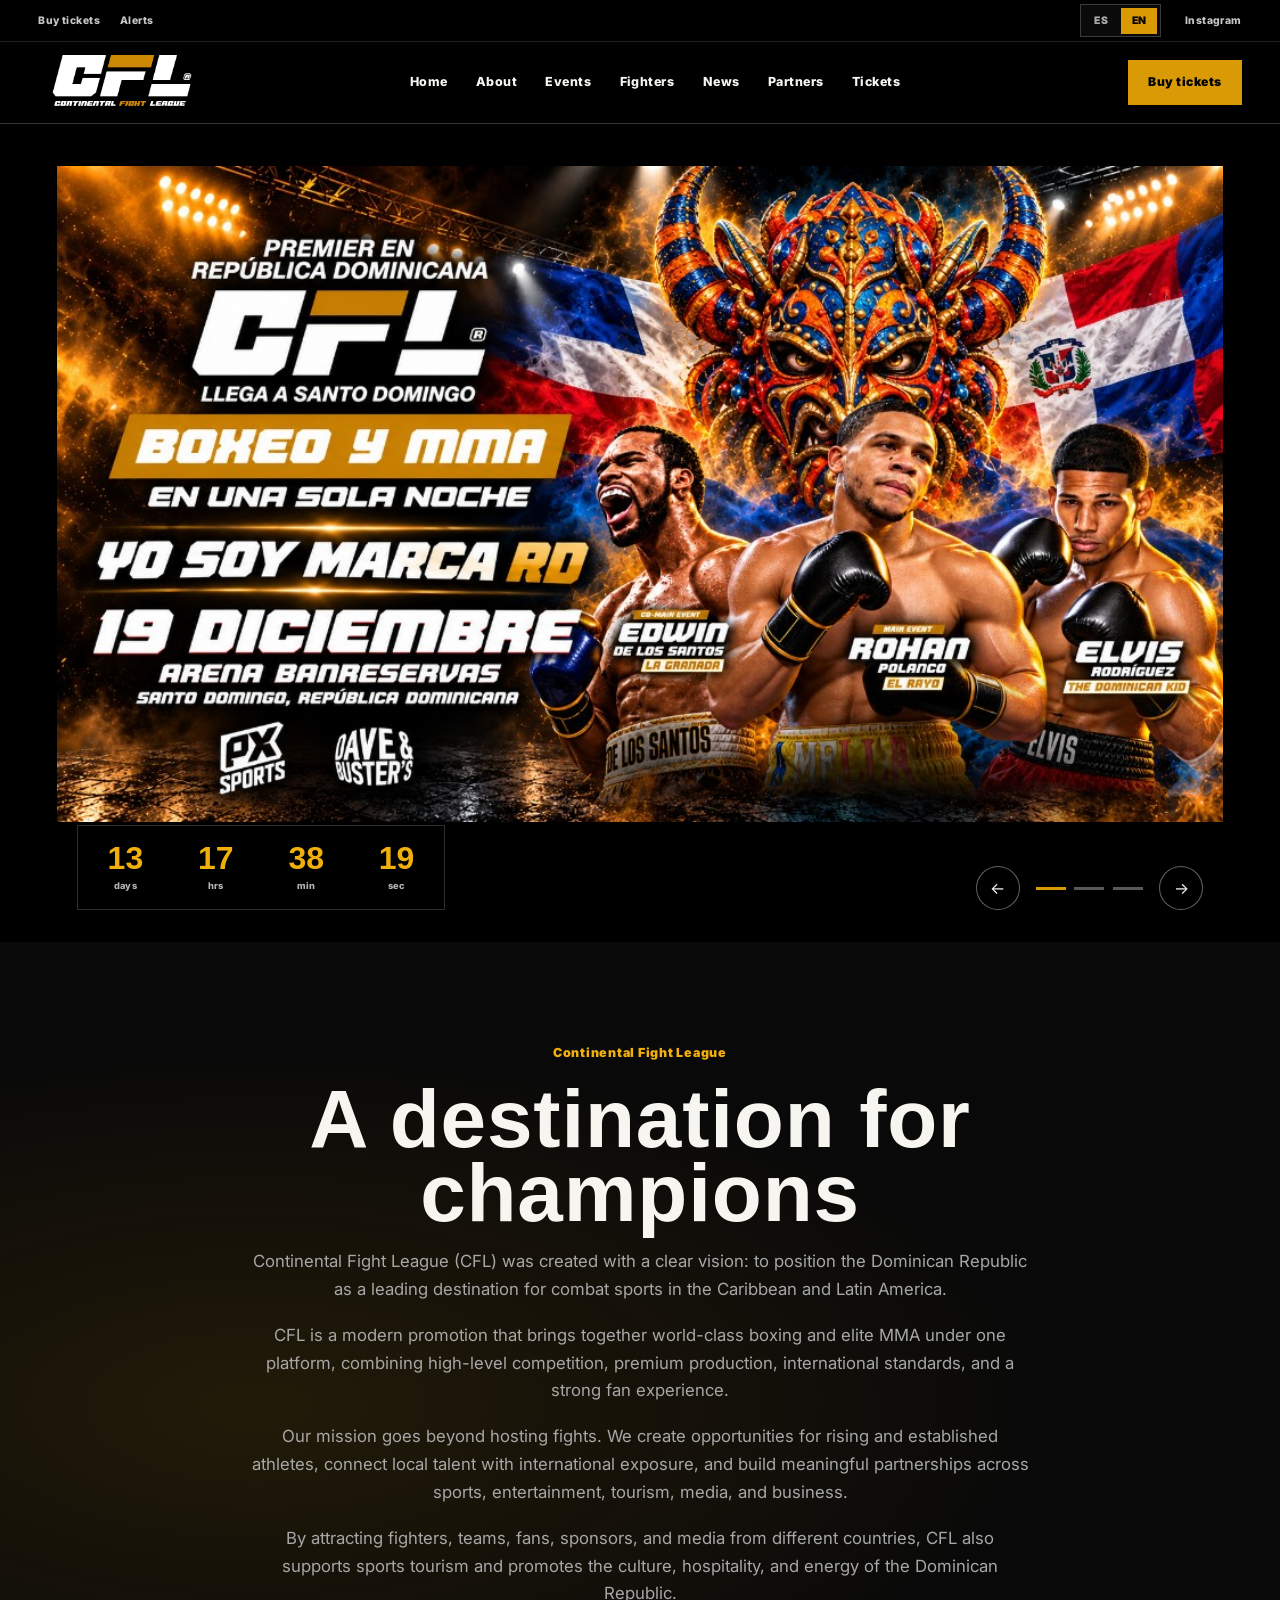
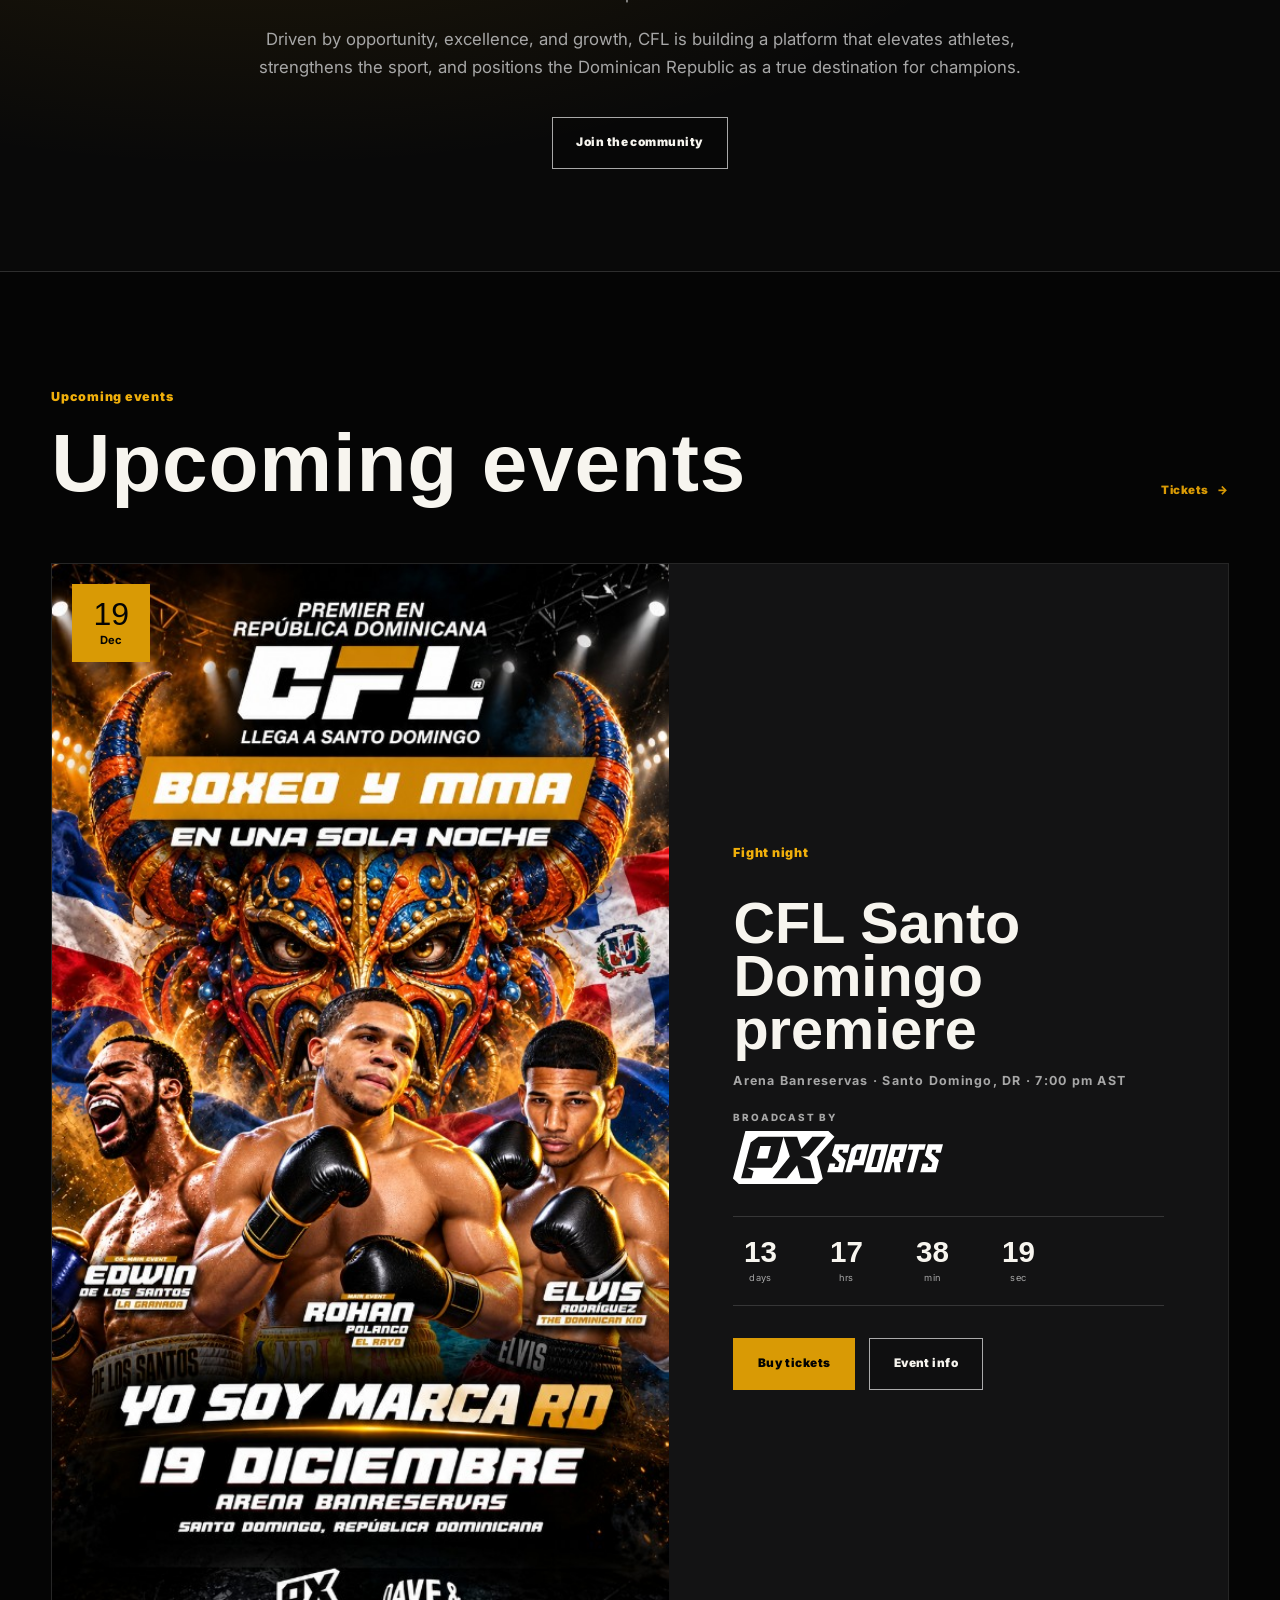
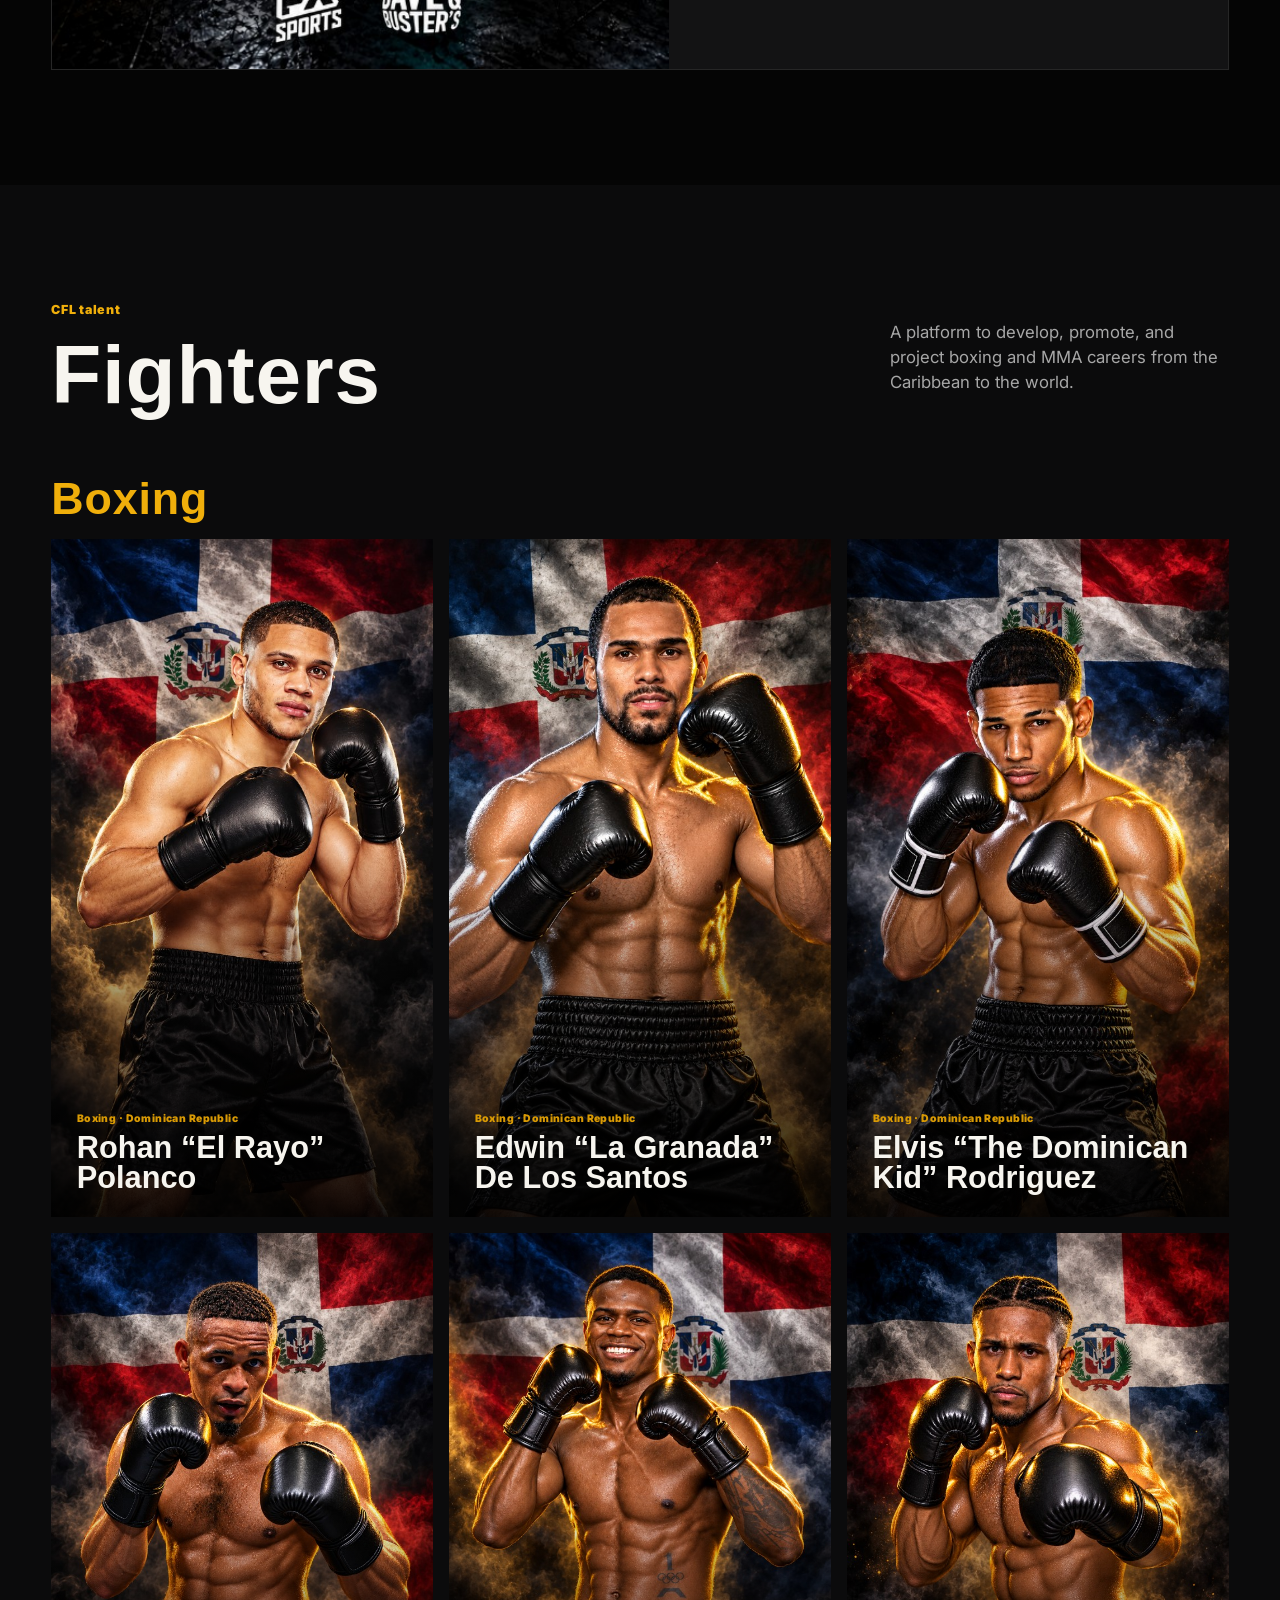
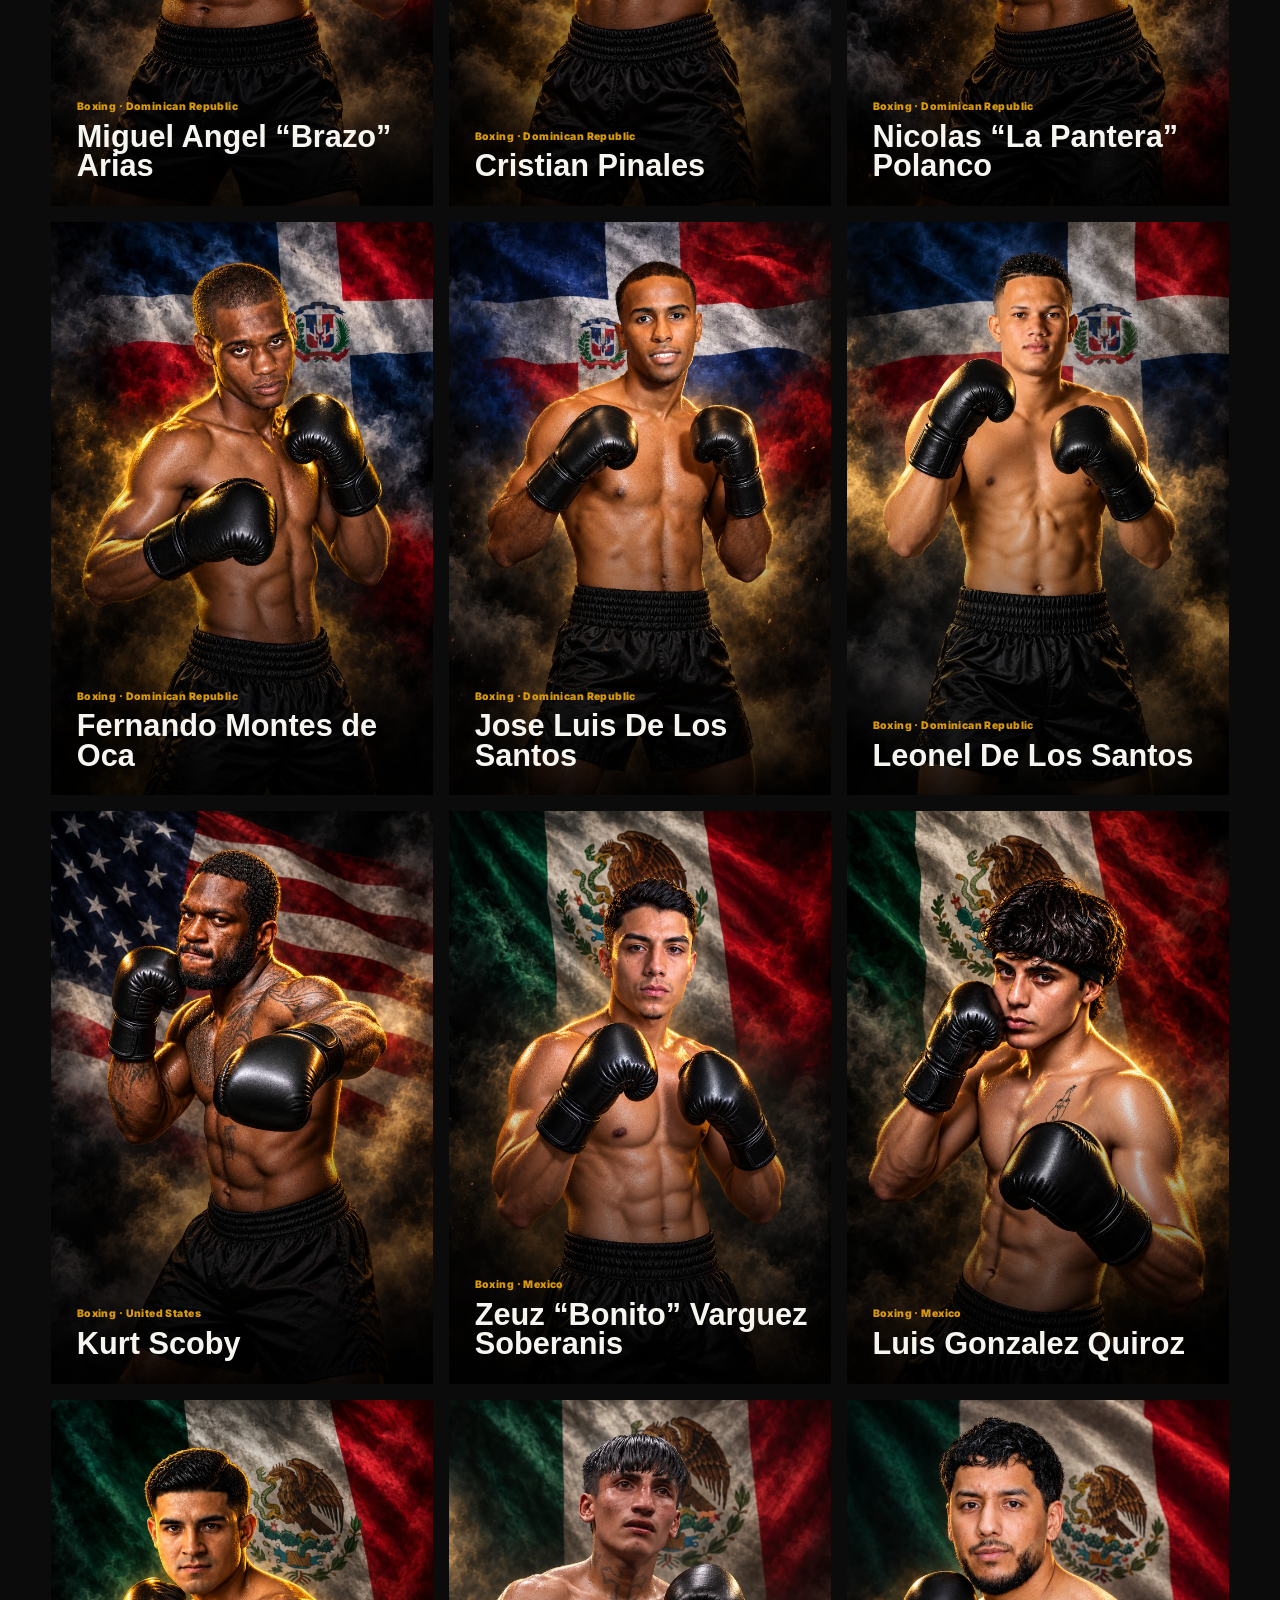
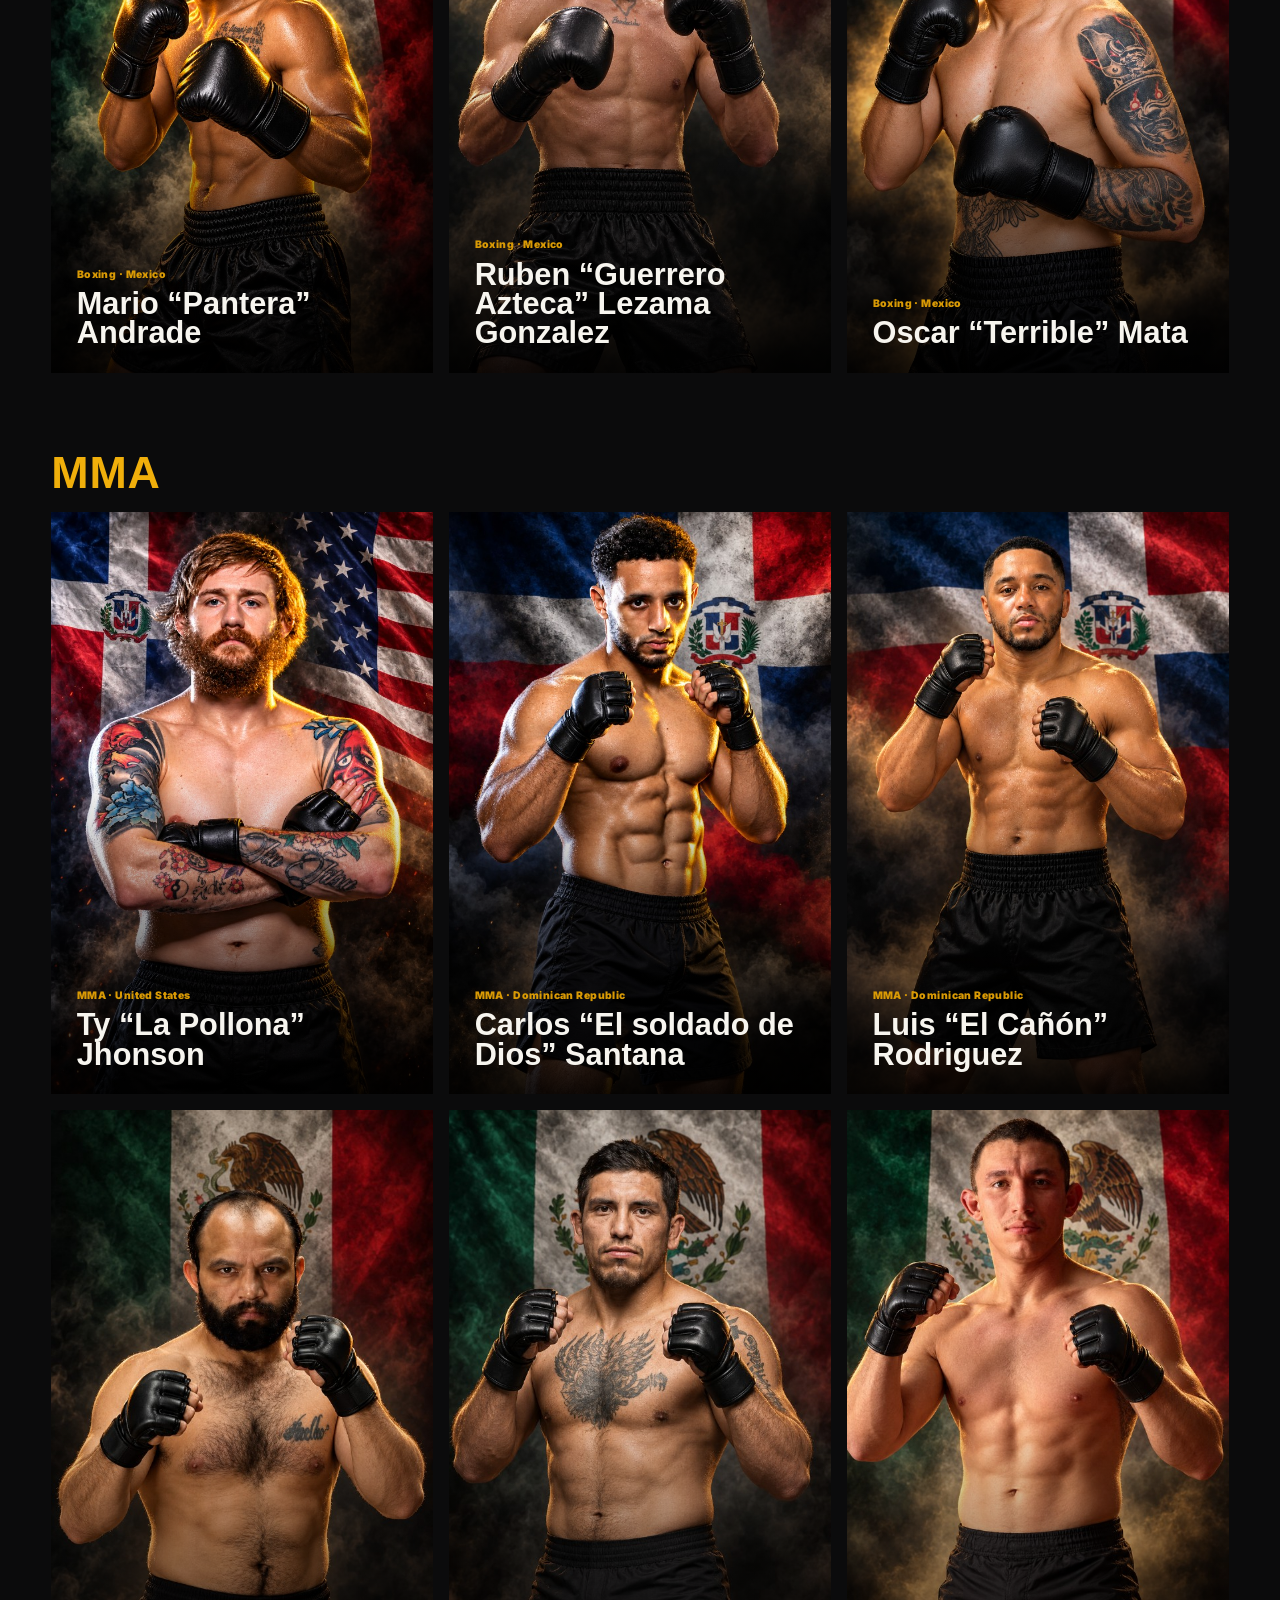
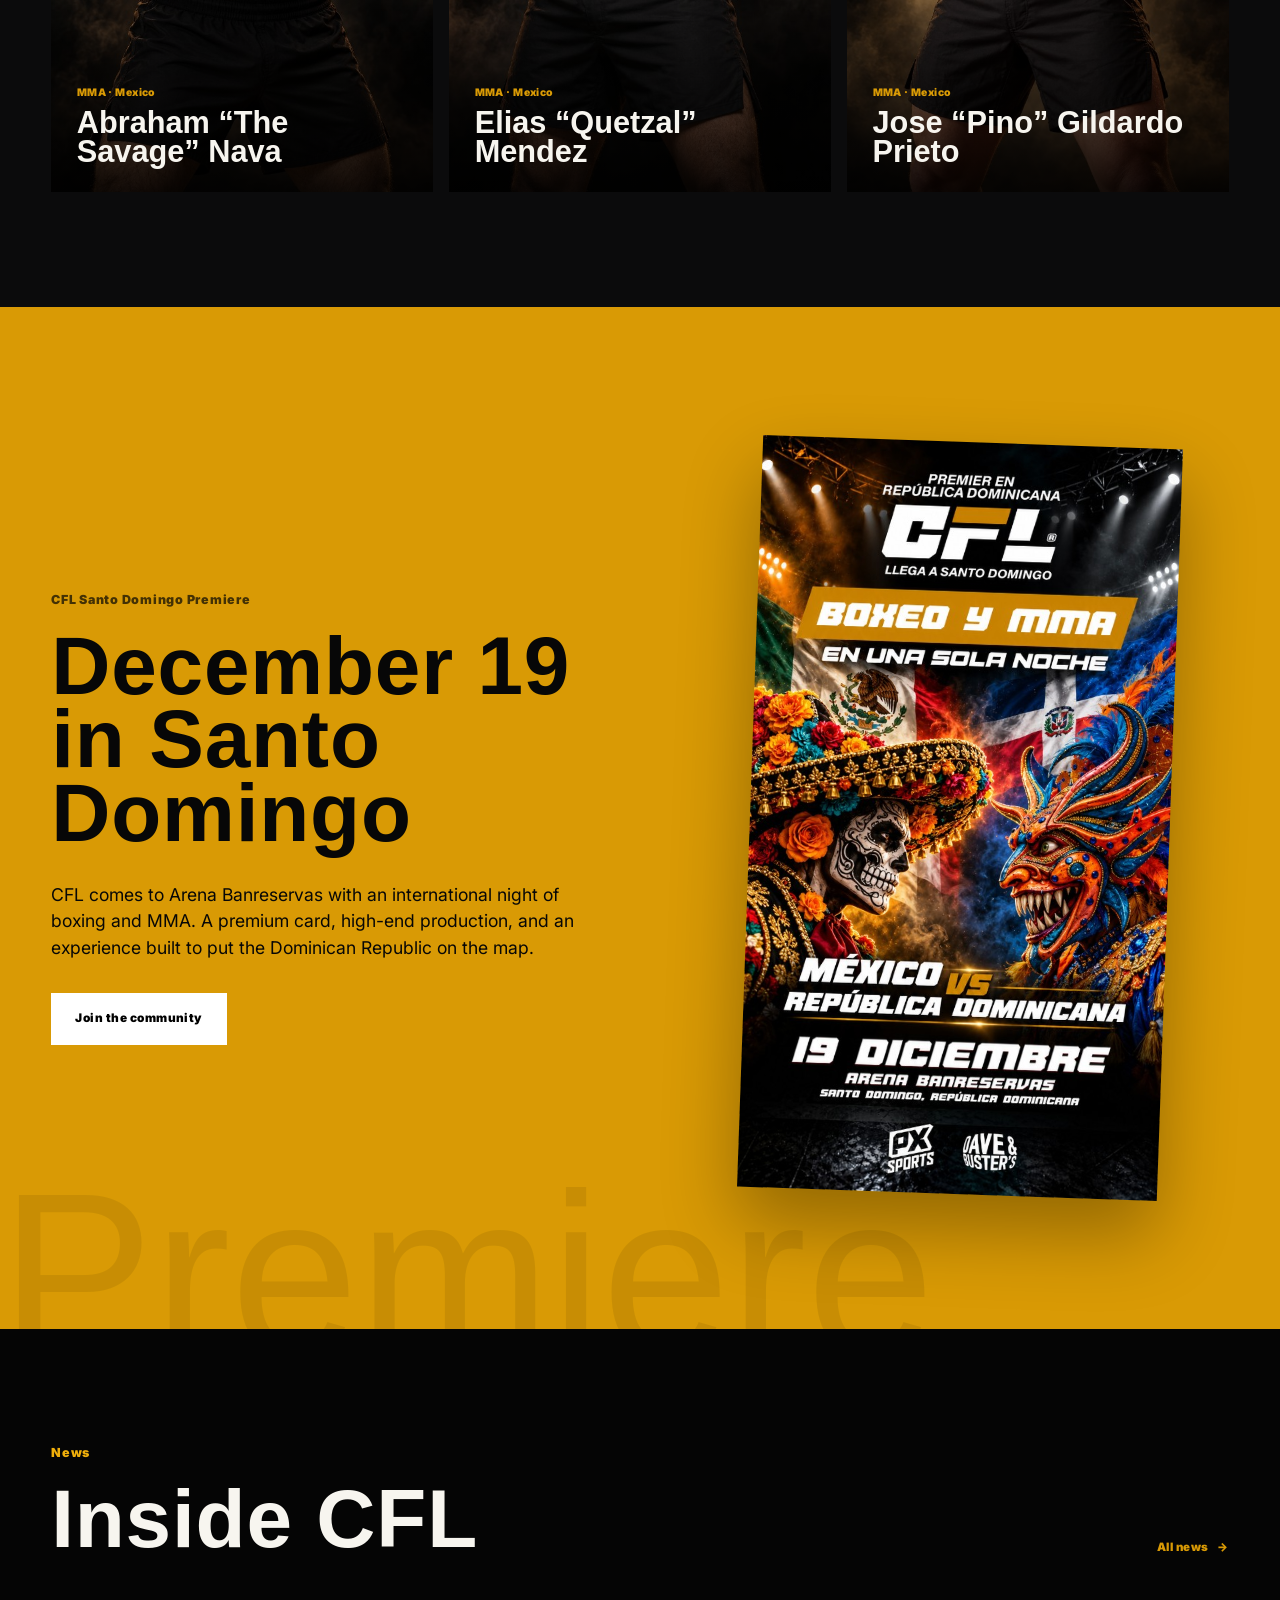
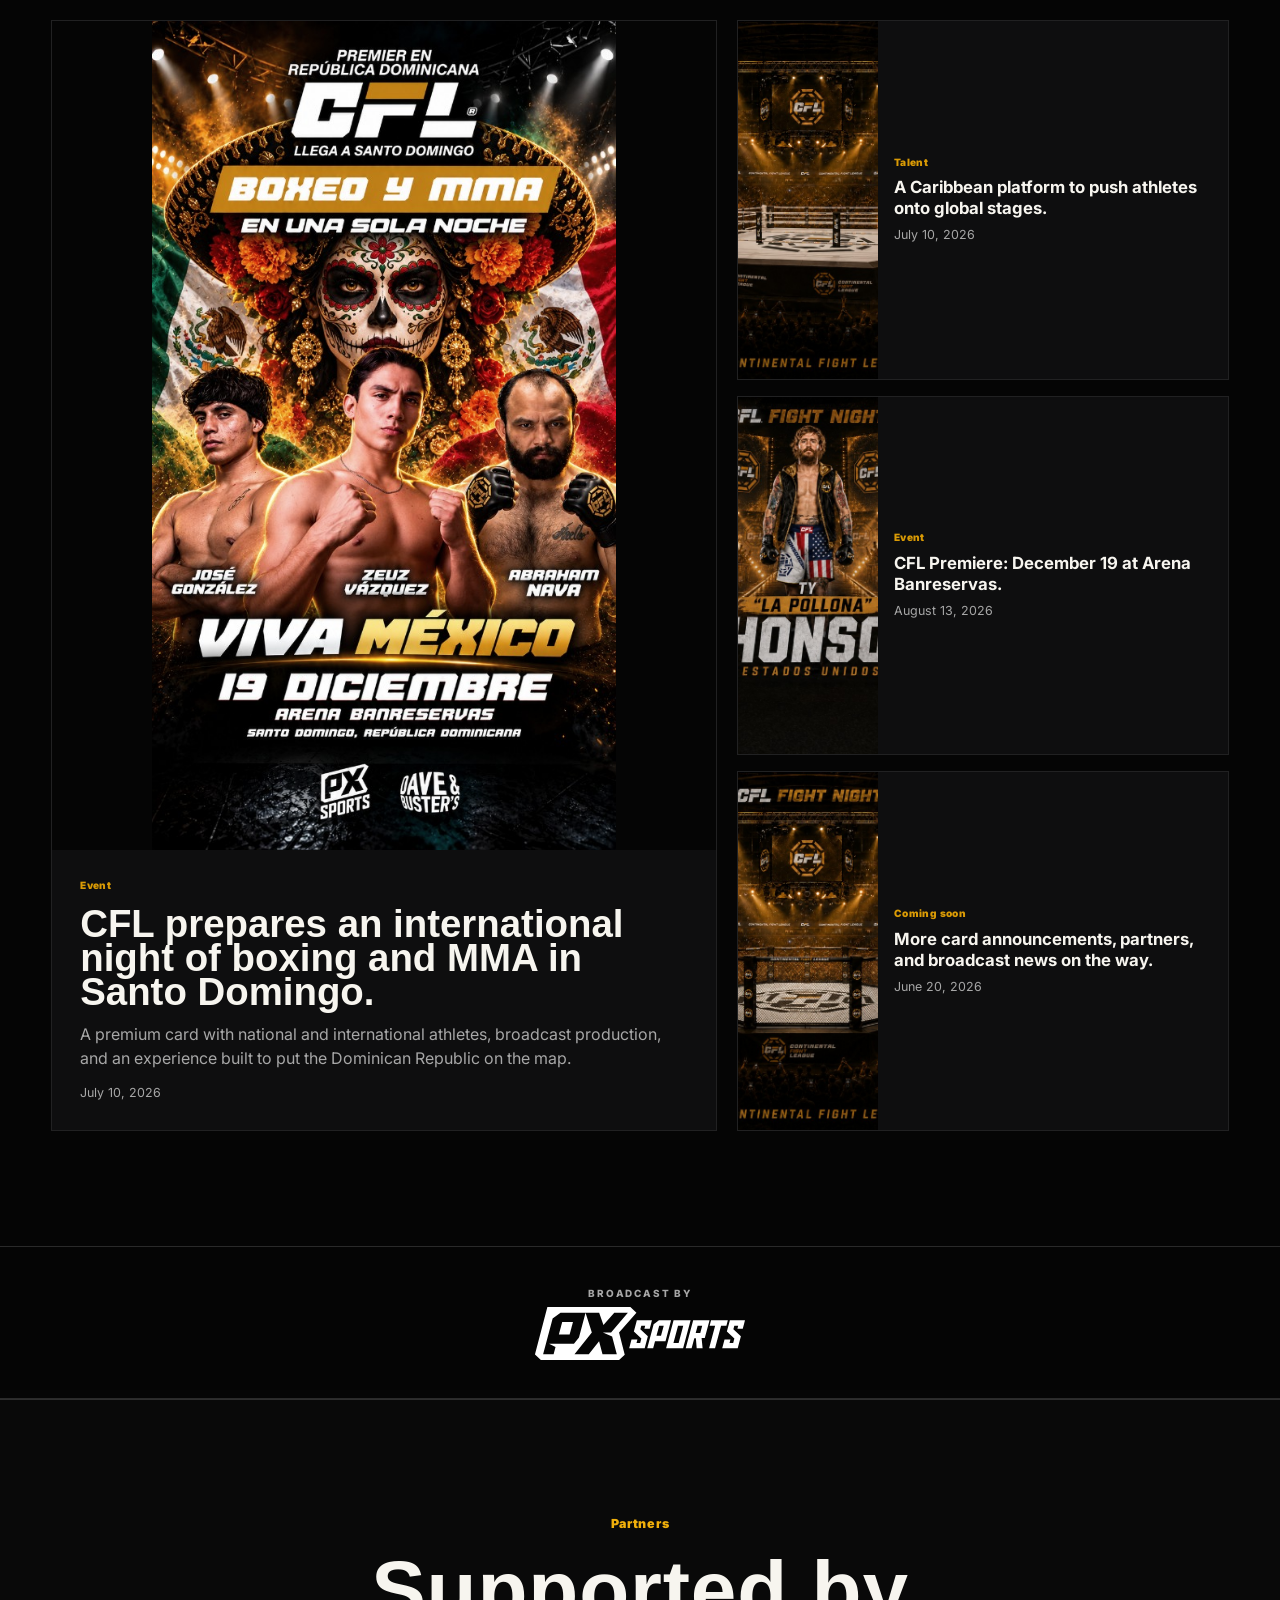
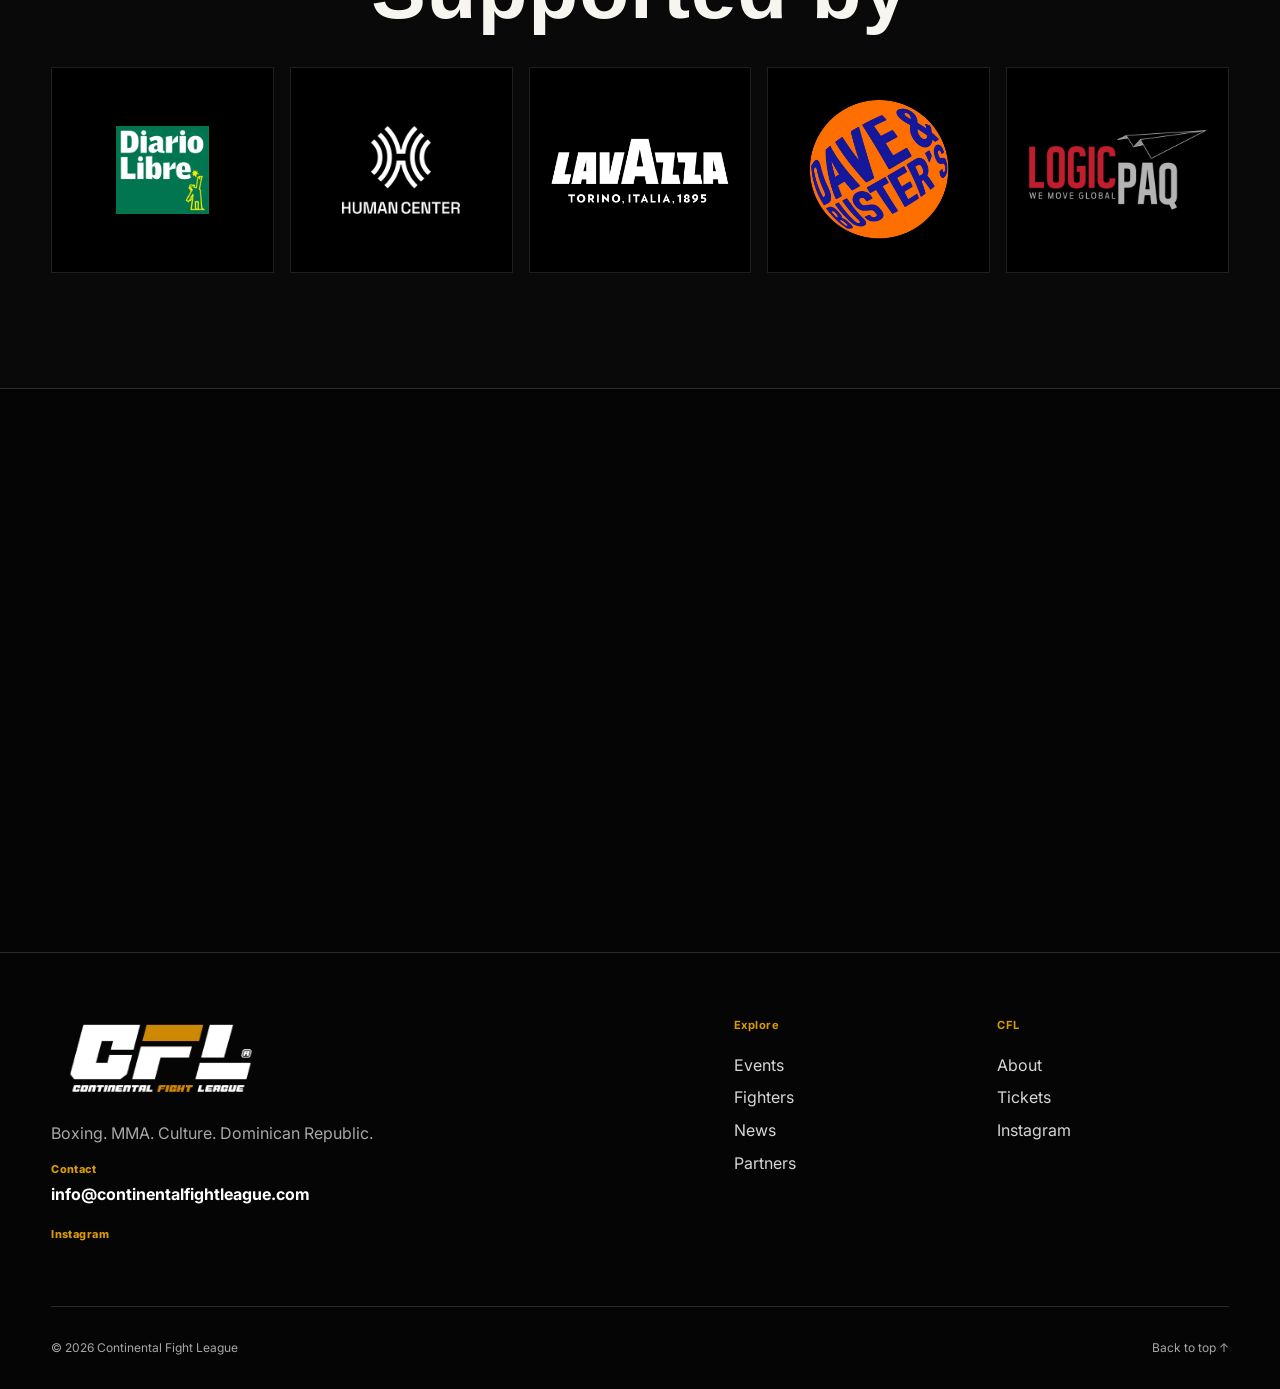
==== index.html @ 45cc0e8f "Refresh the homepage posters and the MMA roster. Add Elias Mendez, Luis Rodriguez, and Jose Gildardo" ====
<!doctype html>
<html lang="en">
<head>
  <meta charset="utf-8" />
  <meta name="viewport" content="width=device-width, initial-scale=1" />
  <meta name="theme-color" content="#070707" />
  <meta name="description" content="Continental Fight League: boxing, MMA, and international entertainment from Santo Domingo, Dominican Republic." />
  <title>CFL | Continental Fight League</title>
  <link rel="icon" href="assets/favicon.png?v=5" type="image/png" />
  <link rel="apple-touch-icon" href="assets/apple-touch-icon.png?v=5" />
  <link rel="preconnect" href="https://fonts.googleapis.com" />
  <link rel="preconnect" href="https://fonts.gstatic.com" crossorigin />
  <link href="https://fonts.googleapis.com/css2?family=Inter:wght@400;600;700;800;900&display=swap" rel="stylesheet" />
  <link rel="stylesheet" href="styles.css?v=14" />
  <script>
    document.documentElement.lang = localStorage.getItem("cfl-lang") || "en";
  </script>
</head>
<body>
  <a class="skip-link" href="#main" data-i18n="skip">Saltar al contenido</a>

  <div class="utility-bar">
    <div class="utility-inner">
      <div class="utility-links">
        <a href="tickets.html" data-i18n="buy_tickets">Comprar boletos</a>
        <a href="#registro" data-i18n="alerts">Alertas</a>
      </div>
      <div class="utility-tools">
        <div class="lang-switch" role="group" data-i18n-aria="lang_label" aria-label="Idioma">
          <button type="button" data-lang="es" aria-pressed="false">ES</button>
          <button type="button" data-lang="en" aria-pressed="true">EN</button>
        </div>
        <div class="utility-social" data-i18n-aria="socials" aria-label="Redes sociales">
          <a href="https://www.instagram.com/cfldr" target="_blank" rel="noopener noreferrer">Instagram</a>
        </div>
      </div>
    </div>
  </div>

  <header class="site-header" id="top">
    <a class="brand" href="index.html" data-i18n-aria="brand_home" aria-label="CFL, inicio">
      <img src="assets/cfl-logo-white.png?v=6" alt="Continental Fight League" />
    </a>

    <button class="menu-toggle" type="button" aria-expanded="false" aria-controls="primary-nav">
      <span></span><span></span><span></span>
      <span class="sr-only" data-i18n="open_menu">Abrir menú</span>
    </button>

    <nav class="primary-nav" id="primary-nav" data-i18n-aria="nav_main" aria-label="Navegación principal">
      <a href="#top" data-i18n="nav_home">Inicio</a>
      <a href="#nosotros" data-i18n="nav_about">Nosotros</a>
      <a href="#evento" data-i18n="nav_events">Eventos</a>
      <a href="#talento" data-i18n="nav_fighters">Atletas</a>
      <a href="#noticias" data-i18n="nav_news">Noticias</a>
      <a href="#partners" data-i18n="nav_partners">Partners</a>
      <a href="tickets.html" data-i18n="nav_tickets">Boletos</a>
    </nav>

    <a class="header-cta" href="tickets.html" data-i18n="buy_tickets">Comprar boletos</a>
  </header>

  <main id="main">
    <section class="hero" data-i18n-aria="hero_label" aria-label="CFL fight night">
      <div class="hero-slider" data-slider>
        <article class="hero-slide hero-slide-poster is-active">
          <img src="assets/hero-marca-rd.jpg?v=1" alt="Yo soy marca RD. Edwin De Los Santos, Rohan Polanco y Elvis Rodríguez. Premier CFL, 19 de diciembre, Arena Banreservas." />
          <h1 class="sr-only" data-i18n="hero1_title">Yo soy marca RD</h1>
        </article>

        <article class="hero-slide hero-slide-poster">
          <img src="assets/hero-mexico-rd.jpg?v=1" alt="México vs República Dominicana. Boxeo y MMA en una sola noche. 19 de diciembre, Arena Banreservas." />
          <h2 class="sr-only" data-i18n="hero2_title">México vs República Dominicana</h2>
        </article>

        <article class="hero-slide hero-slide-poster">
          <img src="assets/hero-viva-mexico.jpg?v=1" alt="Viva México. José González, Zeuz Vázquez y Abraham Nava. 19 de diciembre, Arena Banreservas." />
          <h2 class="sr-only" data-i18n="hero3_title">Viva México</h2>
        </article>
      </div>

      <div class="hero-countdown" data-countdown data-date="2026-12-19T19:00:00-04:00" data-i18n-aria="countdown" aria-label="Cuenta regresiva">
        <div><strong data-days>00</strong><span data-i18n="days">días</span></div>
        <div><strong data-hours>00</strong><span data-i18n="hours">hrs</span></div>
        <div><strong data-minutes>00</strong><span data-i18n="minutes">min</span></div>
        <div><strong data-seconds>00</strong><span data-i18n="seconds">seg</span></div>
      </div>

      <div class="slider-controls" data-i18n-aria="slider_controls" aria-label="Controles del carrusel">
        <button type="button" data-prev data-i18n-aria="prev_slide" aria-label="Imagen anterior">←</button>
        <div class="slider-dots" data-dots></div>
        <button type="button" data-next data-i18n-aria="next_slide" aria-label="Imagen siguiente">→</button>
      </div>

      <div class="hero-index" aria-hidden="true"><span data-current>01</span><i></i><span>03</span></div>
    </section>

    <section class="belief section" id="nosotros">
      <div class="belief-inner reveal">
        <p class="eyebrow">Continental Fight League</p>
        <h2 data-i18n="belief_title">Un destino para campeones</h2>
        <p data-i18n="belief_copy">Continental Fight League (CFL) nació con una visión clara: posicionar a República Dominicana como un destino líder del combate en el Caribe y Latinoamérica.</p>
        <p class="belief-secondary" data-i18n="belief_copy2">CFL es una promoción moderna que reúne boxeo de clase mundial y MMA de élite en una sola plataforma, combinando competencia de alto nivel, producción premium, estándares internacionales y una gran experiencia para el fanático.</p>
        <p class="belief-secondary" data-i18n="belief_copy3">Nuestra misión va más allá de organizar peleas. Creamos oportunidades para atletas emergentes y consolidados, conectamos el talento local con exposición internacional y construimos alianzas reales entre deporte, entretenimiento, turismo, medios y negocios.</p>
        <p class="belief-secondary" data-i18n="belief_copy4">Al atraer peleadores, equipos, fans, sponsors y medios de distintos países, CFL también impulsa el turismo deportivo y proyecta la cultura, la hospitalidad y la energía de República Dominicana.</p>
        <p class="belief-secondary" data-i18n="belief_copy5">Impulsados por la oportunidad, la excelencia y el crecimiento, CFL construye una plataforma que eleva a los atletas, fortalece el deporte y posiciona a República Dominicana como un verdadero destino para campeones.</p>
        <a class="button button-ghost" href="#registro" data-i18n="belief_cta">Únete a la comunidad</a>
      </div>
    </section>

    <section class="events section" id="evento">
      <div class="section-heading split-heading reveal">
        <div>
          <p class="eyebrow" data-i18n="events_eyebrow">Próximos eventos</p>
          <h2 data-i18n="events_title">Próximos eventos</h2>
        </div>
        <a class="text-link" href="tickets.html"><span data-i18n="tickets_link">Boletos</span> <span>→</span></a>
      </div>

      <article class="event-card reveal">
        <div class="event-card-media">
          <img src="assets/yo-soy-marca-rd.jpg?v=1" alt="Premier en República Dominicana — Edwin De Los Santos, Rohan Polanco y Elvis Rodríguez, Yo soy marca RD, 19 de diciembre, Arena Banreservas" loading="lazy" />
          <div class="event-date-badge">
            <span data-i18n="event_day">19</span>
            <strong data-i18n="event_month">dic</strong>
          </div>
        </div>
        <div class="event-card-body">
          <p class="eyebrow" data-i18n="event_eyebrow">Fight night</p>
          <h3 data-i18n="event_title">CFL Santo Domingo premiere</h3>
          <p class="event-venue" data-i18n="event_venue">Arena Banreservas · Santo Domingo, RD · 7:00 pm AST</p>
          <a class="broadcast-lockup" href="https://www.pxsports.com/" target="_blank" rel="noopener noreferrer">
            <span data-i18n="broadcast_by">Transmitido por</span>
            <img src="assets/partner-px-sports.svg" alt="PX Sports" />
          </a>
          <div class="event-card-countdown" data-countdown data-date="2026-12-19T19:00:00-04:00">
            <div><strong data-days>00</strong><span data-i18n="days">días</span></div>
            <div><strong data-hours>00</strong><span data-i18n="hours">hrs</span></div>
            <div><strong data-minutes>00</strong><span data-i18n="minutes">min</span></div>
            <div><strong data-seconds>00</strong><span data-i18n="seconds">seg</span></div>
          </div>
          <div class="event-actions">
            <a class="button button-primary" href="tickets.html" data-i18n="buy_tickets">Comprar boletos</a>
            <a class="button button-ghost" href="#talento" data-i18n="event_info">Info del evento</a>
          </div>
        </div>
      </article>
    </section>

    <section class="roster section" id="talento">
      <div class="section-heading split-heading reveal">
        <div>
          <p class="eyebrow" data-i18n="roster_eyebrow">Talento CFL</p>
          <h2 data-i18n="roster_title">Atletas</h2>
        </div>
        <p data-i18n="roster_copy">Una plataforma para desarrollar, promover y proyectar carreras de boxeo y MMA desde el Caribe hacia el mundo.</p>
      </div>

      <div class="roster-group reveal">
        <h3 class="roster-group-title" data-i18n="roster_boxing">Boxeo</h3>
        <div class="fighter-grid">
          <a class="fighter-card" href="fighter.html?id=rohan-polanco">
            <img src="assets/rohan-polanco.jpg?v=3" alt="Rohan Polanco" loading="lazy" />
            <div class="fighter-overlay">
              <span data-i18n="fighter_rohan">Boxeo · República Dominicana</span>
              <h3>Rohan “El Rayo” Polanco</h3>
            </div>
          </a>

          <a class="fighter-card" href="fighter.html?id=edwin-de-los-santos">
            <img src="assets/edwin-de-los-santos.jpg?v=2" alt="Edwin De Los Santos" loading="lazy" />
            <div class="fighter-overlay">
              <span data-i18n="fighter_edwin">Boxeo · República Dominicana</span>
              <h3>Edwin “La Granada” De Los Santos</h3>
            </div>
          </a>

          <a class="fighter-card" href="fighter.html?id=elvis-rodriguez">
            <img src="assets/elvis-rodriguez.jpg?v=1" alt="Elvis Rodriguez" loading="lazy" />
            <div class="fighter-overlay">
              <span data-i18n="fighter_elvis">Boxeo · República Dominicana</span>
              <h3>Elvis “The Dominican Kid” Rodriguez</h3>
            </div>
          </a>

          <a class="fighter-card" href="fighter.html?id=miguel-arias">
            <img src="assets/miguel-arias.jpg?v=4" alt="Miguel Angel Arias" loading="lazy" />
            <div class="fighter-overlay">
              <span data-i18n="fighter_miguel">Boxeo · República Dominicana</span>
              <h3>Miguel Angel “Brazo” Arias</h3>
            </div>
          </a>

          <a class="fighter-card" href="fighter.html?id=cristian-pinales">
            <img src="assets/cristian-pinales.jpg?v=1" alt="Cristian Pinales" loading="lazy" />
            <div class="fighter-overlay">
              <span data-i18n="fighter_cristian">Boxeo · República Dominicana</span>
              <h3>Cristian Pinales</h3>
            </div>
          </a>

          <a class="fighter-card" href="fighter.html?id=nicolas-polanco">
            <img src="assets/nicolas-polanco.jpg?v=1" alt="Nicolas Polanco" loading="lazy" />
            <div class="fighter-overlay">
              <span data-i18n="fighter_nicolas">Boxeo · República Dominicana</span>
              <h3>Nicolas “La Pantera” Polanco</h3>
            </div>
          </a>

          <a class="fighter-card" href="fighter.html?id=fernando-montes-de-oca">
            <img src="assets/fernando-montes-de-oca.jpg?v=1" alt="Fernando Montes de Oca" loading="lazy" />
            <div class="fighter-overlay">
              <span data-i18n="fighter_fernando">Boxeo · República Dominicana</span>
              <h3>Fernando Montes de Oca</h3>
            </div>
          </a>

          <a class="fighter-card" href="fighter.html?id=jose-luis-de-los-santos">
            <img src="assets/jose-luis-de-los-santos.jpg?v=1" alt="Jose Luis De Los Santos" loading="lazy" />
            <div class="fighter-overlay">
              <span data-i18n="fighter_jose_luis">Boxeo · República Dominicana</span>
              <h3>Jose Luis De Los Santos</h3>
            </div>
          </a>

          <a class="fighter-card" href="fighter.html?id=leonel-de-los-santos">
            <img src="assets/leonel-de-los-santos.jpg?v=1" alt="Leonel De Los Santos" loading="lazy" />
            <div class="fighter-overlay">
              <span data-i18n="fighter_leonel">Boxeo · República Dominicana</span>
              <h3>Leonel De Los Santos</h3>
            </div>
          </a>

          <a class="fighter-card" href="fighter.html?id=kurt-scoby">
            <img src="assets/kurt-scoby.jpg?v=2" alt="Kurt Scoby" loading="lazy" />
            <div class="fighter-overlay">
              <span data-i18n="fighter_kurt">Boxeo · Estados Unidos</span>
              <h3>Kurt Scoby</h3>
            </div>
          </a>

          <a class="fighter-card" href="fighter.html?id=zeuz-varguez">
            <img src="assets/zeuz-varguez.jpg?v=3" alt="Zeuz Varguez Soberanis" loading="lazy" />
            <div class="fighter-overlay">
              <span data-i18n="fighter_zeuz">Boxeo · México</span>
              <h3>Zeuz “Bonito” Varguez Soberanis</h3>
            </div>
          </a>

          <a class="fighter-card" href="fighter.html?id=luis-gonzalez">
            <img src="assets/luis-gonzalez.jpg?v=3" alt="Luis Gonzalez Quiroz" loading="lazy" />
            <div class="fighter-overlay">
              <span data-i18n="fighter_luis">Boxeo · México</span>
              <h3>Luis Gonzalez Quiroz</h3>
            </div>
          </a>

          <a class="fighter-card" href="fighter.html?id=mario-andrade">
            <img src="assets/mario-andrade.jpg?v=1" alt="Mario Andrade" loading="lazy" />
            <div class="fighter-overlay">
              <span data-i18n="fighter_mario">Boxeo · México</span>
              <h3>Mario “Pantera” Andrade</h3>
            </div>
          </a>

          <a class="fighter-card" href="fighter.html?id=ruben-lezama">
            <img src="assets/ruben-lezama.jpg?v=1" alt="Ruben Lezama Gonzalez" loading="lazy" />
            <div class="fighter-overlay">
              <span data-i18n="fighter_ruben">Boxeo · México</span>
              <h3>Ruben “Guerrero Azteca” Lezama Gonzalez</h3>
            </div>
          </a>

          <a class="fighter-card" href="fighter.html?id=oscar-mata">
            <img src="assets/oscar-mata.jpg?v=2" alt="Oscar Mata" loading="lazy" />
            <div class="fighter-overlay">
              <span data-i18n="fighter_oscar">Boxeo · México</span>
              <h3>Oscar “Terrible” Mata</h3>
            </div>
          </a>
        </div>
      </div>

      <div class="roster-group reveal">
        <h3 class="roster-group-title" data-i18n="roster_mma">MMA</h3>
        <div class="fighter-grid">
          <a class="fighter-card" href="fighter.html?id=ty-jhonson">
            <img src="assets/ty-jhonson.jpg?v=7" alt="Ty La Pollona Jhonson" loading="lazy" />
            <div class="fighter-overlay">
              <span data-i18n="fighter_ty">MMA · Estados Unidos</span>
              <h3>Ty “La Pollona” Jhonson</h3>
            </div>
          </a>

          <a class="fighter-card" href="fighter.html?id=carlos-santana">
            <img src="assets/carlos-santana.jpg?v=2" alt="Carlos Santana" loading="lazy" />
            <div class="fighter-overlay">
              <span data-i18n="fighter_carlos">MMA · República Dominicana</span>
              <h3>Carlos “El soldado de Dios” Santana</h3>
            </div>
          </a>

          <a class="fighter-card" href="fighter.html?id=luis-rodriguez">
            <img src="assets/luis-rodriguez.jpg?v=1" alt="Luis Rodriguez" loading="lazy" />
            <div class="fighter-overlay">
              <span data-i18n="fighter_luis_rodriguez">MMA · República Dominicana</span>
              <h3>Luis “El Cañón” Rodriguez</h3>
            </div>
          </a>

          <a class="fighter-card" href="fighter.html?id=abraham-nava">
            <img src="assets/abraham-nava.jpg?v=2" alt="Abraham Nava" loading="lazy" />
            <div class="fighter-overlay">
              <span data-i18n="fighter_abraham">MMA · México</span>
              <h3>Abraham “The Savage” Nava</h3>
            </div>
          </a>

          <a class="fighter-card" href="fighter.html?id=elias-mendez">
            <img src="assets/elias-mendez.jpg?v=1" alt="Elias Mendez" loading="lazy" />
            <div class="fighter-overlay">
              <span data-i18n="fighter_elias">MMA · México</span>
              <h3>Elias “Quetzal” Mendez</h3>
            </div>
          </a>

          <a class="fighter-card" href="fighter.html?id=jose-gildardo">
            <img src="assets/jose-gildardo.jpg?v=1" alt="Jose Gildardo Prieto" loading="lazy" />
            <div class="fighter-overlay">
              <span data-i18n="fighter_jose_prieto">MMA · México</span>
              <h3>Jose “Pino” Gildardo Prieto</h3>
            </div>
          </a>
        </div>
      </div>
    </section>

    <section class="brand-story section">
      <div class="brand-story-copy reveal">
        <p class="eyebrow" data-i18n="brand_eyebrow">CFL Santo Domingo Premiere</p>
        <h2 data-i18n="brand_title">19 de diciembre en Santo Domingo</h2>
        <p data-i18n="brand_copy">CFL llega a la Arena Banreservas con una noche internacional de boxeo y MMA. Una cartelera premium, producción de alto nivel y una experiencia diseñada para proyectar a República Dominicana.</p>
        <a class="button button-light" href="#registro" data-i18n="belief_cta">Únete a la comunidad</a>
      </div>
      <div class="brand-story-art reveal">
        <img src="assets/mexico-vs-rd.jpg?v=1" alt="México vs República Dominicana — Premier CFL, 19 de diciembre, Arena Banreservas" loading="lazy" />
      </div>
      <div class="brand-story-word" aria-hidden="true" data-i18n="brand_word">Premiere</div>
    </section>

    <section class="news section" id="noticias">
      <div class="section-heading split-heading reveal">
        <div>
          <p class="eyebrow" data-i18n="news_eyebrow">Noticias</p>
          <h2 data-i18n="news_title">Dentro de CFL</h2>
        </div>
        <a class="text-link" href="#registro"><span data-i18n="news_all">Todas las noticias</span> <span>→</span></a>
      </div>

      <div class="news-layout">
        <article class="news-feature reveal">
          <a href="#registro">
            <img src="assets/viva-mexico.jpg?v=1" alt="Viva México — José González, Zeuz Vázquez y Abraham Nava, 19 de diciembre, Arena Banreservas" loading="lazy" />
            <div class="news-feature-copy">
              <span data-i18n="news1_tag">Evento</span>
              <h3 data-i18n="news1_title">CFL prepara una noche internacional de boxeo y MMA en Santo Domingo.</h3>
              <p data-i18n="news1_copy">Una cartelera premium con atletas nacionales e internacionales, producción televisiva y una experiencia diseñada para proyectar a República Dominicana.</p>
              <time datetime="2026-07-10" data-i18n="news1_date">10 julio 2026</time>
            </div>
          </a>
        </article>

        <div class="news-list">
          <article class="news-row reveal">
            <a href="#registro">
              <img src="assets/cfl-arena-boxing.png" alt="Arena CFL de boxeo" loading="lazy" />
              <div>
                <span data-i18n="news2_tag">Talento</span>
                <h3 data-i18n="news2_title">Una plataforma caribeña para impulsar atletas hacia escenarios globales.</h3>
                <time datetime="2026-07-10" data-i18n="news2_date">10 julio 2026</time>
              </div>
            </a>
          </article>
          <article class="news-row reveal">
            <a href="#evento">
              <img src="assets/ty-jhonson-us.png?v=5" alt="Ty Jhonson en la entrada de CFL" loading="lazy" />
              <div>
                <span data-i18n="news3_tag">Evento</span>
                <h3 data-i18n="news3_title">CFL Premiere: 19 de diciembre en Arena Banreservas.</h3>
                <time datetime="2026-08-13" data-i18n="news3_date">13 agosto 2026</time>
              </div>
            </a>
          </article>
          <article class="news-row reveal">
            <a href="#registro">
              <img src="assets/cfl-arena-mma.png" alt="Arena CFL de MMA" loading="lazy" />
              <div>
                <span data-i18n="news4_tag">Próximamente</span>
                <h3 data-i18n="news4_title">Más anuncios de cartelera, partners y transmisión en camino.</h3>
                <time datetime="2026-06-20" data-i18n="news4_date">20 junio 2026</time>
              </div>
            </a>
          </article>
        </div>
      </div>
    </section>

    <section class="broadcast-bar">
      <a class="broadcast-lockup broadcast-lockup-center" href="https://www.pxsports.com/" target="_blank" rel="noopener noreferrer">
        <span data-i18n="broadcast_by">Transmitido por</span>
        <img src="assets/partner-px-sports.svg" alt="PX Sports" />
      </a>
    </section>

    <section class="partners section" id="partners">
      <div class="section-heading reveal">
        <p class="eyebrow" data-i18n="partners_eyebrow">Partners</p>
        <h2 data-i18n="partners_title">Con el respaldo de</h2>
      </div>
      <div class="partners-row reveal">
        <a class="partner-card partner-card-logo" href="https://www.diariolibre.com/" target="_blank" rel="noopener noreferrer">
          <img src="assets/partner-diario-libre.png" alt="Diario Libre" />
        </a>
        <div class="partner-card partner-card-logo">
          <img src="assets/partner-human-center.png" alt="Human Center" />
        </div>
        <a class="partner-card partner-card-logo" href="https://www.azzaval.com/" target="_blank" rel="noopener noreferrer">
          <img src="assets/partner-lavazza.png?v=2" alt="Lavazza" />
        </a>
        <a class="partner-card partner-card-logo" href="https://www.instagram.com/davenbustersrd?psln=MWhraDA1amw1cmo0aw==" target="_blank" rel="noopener noreferrer">
          <img class="partner-logo-dave" src="assets/partner-dave-busters.png" alt="Dave &amp; Buster's" />
        </a>
        <a class="partner-card partner-card-logo" href="https://do.logicpaq.com/" target="_blank" rel="noopener noreferrer">
          <img src="assets/partner-logicpaq.png" alt="LogicPaq" />
        </a>
      </div>
    </section>

    <section class="signup" id="registro">
      <div class="signup-copy reveal">
        <p class="eyebrow" data-i18n="signup_eyebrow">Acceso prioritario</p>
        <h2 data-i18n="signup_title">Recibe primero las noticias, boletos y anuncios de cartelera.</h2>
      </div>
      <form class="signup-form reveal" action="#" method="post" data-source="home">
        <label>
          <span class="sr-only" data-i18n="name">Nombre</span>
          <input type="text" name="name" data-i18n-placeholder="name" placeholder="Nombre" autocomplete="name" />
        </label>
        <label>
          <span class="sr-only" data-i18n="email">Correo electrónico</span>
          <input type="email" name="email" data-i18n-placeholder="email" placeholder="Correo electrónico" autocomplete="email" required />
        </label>
        <label class="signup-hp" aria-hidden="true">
          <span>Company</span>
          <input type="text" name="company" tabindex="-1" autocomplete="off" />
        </label>
        <button type="submit"><span data-i18n="signup_submit">Registrarme</span> <span>→</span></button>
        <p data-signup-status data-i18n="signup_note">Boletos, eventos y noticias. Al registrarte aceptas recibir comunicaciones de CFL.</p>
      </form>
    </section>
  </main>

  <footer class="site-footer">
    <div class="footer-brand">
      <img src="assets/cfl-logo-white.png?v=6" alt="Continental Fight League" />
      <p data-i18n="footer_tagline">Boxeo. MMA. Cultura. República Dominicana.</p>
      <p class="footer-contact"><span data-i18n="footer_contact">Contacto</span> <a href="mailto:info@continentalfightleague.com">info@continentalfightleague.com</a></p>
      <div class="footer-social">
        <a href="https://www.instagram.com/cfldr" target="_blank" rel="noopener noreferrer">Instagram</a>
      </div>
    </div>
    <div class="footer-nav">
      <div>
        <h2 data-i18n="footer_explore">Explora</h2>
        <a href="#evento" data-i18n="nav_events">Eventos</a>
        <a href="#talento" data-i18n="nav_fighters">Atletas</a>
        <a href="#noticias" data-i18n="nav_news">Noticias</a>
        <a href="#partners" data-i18n="nav_partners">Partners</a>
      </div>
      <div>
        <h2>CFL</h2>
        <a href="#nosotros" data-i18n="nav_about">Nosotros</a>
        <a href="tickets.html" data-i18n="nav_tickets">Boletos</a>
        <a href="https://www.instagram.com/cfldr" target="_blank" rel="noopener noreferrer">Instagram</a>
      </div>
    </div>
    <div class="footer-bottom">
      <span>© 2026 Continental Fight League</span>
      <a href="#top" data-i18n="back_top">Volver arriba ↑</a>
    </div>
  </footer>

  <script src="i18n.js?v=8"></script>
  <script src="script.js?v=2"></script>
</body>
</html>
---- styles.css ----
:root {
  --black: #050505;
  --black-soft: #0d0d0e;
  --panel: #131314;
  --white: #f7f5ef;
  --muted: #a7a7a7;
  --gold: #d99a05;
  --gold-bright: #f0af0b;
  --line: rgba(255,255,255,.15);
  --max: 1480px;
  --header-h: 82px;
  --utility-h: 42px;
  --display: Impact, Haettenschweiler, "Arial Narrow Bold", sans-serif;
  --sans: Inter, ui-sans-serif, system-ui, -apple-system, BlinkMacSystemFont, "Segoe UI", sans-serif;
}

* { box-sizing: border-box; }
html { scroll-behavior: smooth; background: var(--black); }
body { margin: 0; color: var(--white); background: var(--black); font-family: var(--sans); line-height: 1.5; overflow-x: hidden; }
img { display: block; max-width: 100%; }
a { color: inherit; text-decoration: none; }
button, input { font: inherit; }
button { color: inherit; }

.skip-link { position: fixed; z-index: 999; left: 1rem; top: -4rem; padding: .75rem 1rem; background: var(--gold); color: #000; font-weight: 800; transition: top .2s; }
.skip-link:focus { top: 1rem; }
.sr-only { position: absolute; width: 1px; height: 1px; overflow: hidden; clip: rect(0,0,0,0); white-space: nowrap; }

.utility-bar {
 position: relative;
 z-index: 60;
 height: var(--utility-h);
 background: #000;
 border-bottom: 1px solid rgba(255,255,255,.12);
}
.utility-inner {
 max-width: var(--max);
 height: 100%;
 margin: 0 auto;
 padding: 0 clamp(1rem, 3vw, 3.5rem);
 display: flex;
 align-items: center;
 justify-content: space-between;
 gap: 1rem;
}
.utility-links, .utility-social, .utility-tools { display: flex; align-items: center; gap: 1.25rem; }
.utility-tools { margin-left: auto; gap: 1.5rem; }
.utility-links a, .utility-social a {
  letter-spacing: .04em;
  font-size: .65rem;
  font-weight: 800;
  color: rgba(255,255,255,.78);
  transition: color .2s ease;
}
.utility-links a:hover, .utility-social a:hover { color: var(--gold); }

.lang-switch {
  display: inline-flex;
  align-items: center;
  gap: .15rem;
  padding: .15rem;
  border: 1px solid rgba(255,255,255,.2);
  background: rgba(255,255,255,.04);
}
.lang-switch button {
  min-width: 36px;
  height: 26px;
  border: 0;
  background: transparent;
  color: rgba(255,255,255,.65);
  font-size: .65rem;
  font-weight: 900;
  letter-spacing: .08em;
  cursor: pointer;
  transition: .2s ease;
}
.lang-switch button.is-active,
.lang-switch button:hover {
  background: var(--gold);
  color: #050505;
}

.site-header {
 position: absolute;
 inset: var(--utility-h) 0 auto 0;
 z-index: 50;
 height: var(--header-h);
 display: grid;
 grid-template-columns: 220px 1fr 190px;
 align-items: center;
 padding: 0 clamp(1rem, 3vw, 3.5rem);
 border-bottom: 1px solid rgba(255,255,255,.2);
 background: linear-gradient(to bottom, rgba(0,0,0,.72), rgba(0,0,0,0));
}
.site-header.is-sticky,
.site-header.is-page {
 position: fixed;
 top: 0;
 inset-inline: 0;
 background: rgba(5,5,5,.94);
 backdrop-filter: blur(16px);
 border-bottom-color: var(--line);
}
.site-header.is-sticky { animation: headerDown .25s ease; }
.site-header.is-page { inset-block-start: var(--utility-h); }
.page-tickets .utility-bar { position: sticky; top: 0; }
@keyframes headerDown { from { transform: translateY(-100%); } to { transform: translateY(0); } }
.brand { width: 168px; }
.brand img { width: 100%; }
.primary-nav { justify-self: center; display: flex; gap: clamp(1.1rem, 2.2vw, 2.5rem); align-items: center; }
.primary-nav a { position: relative; padding: 1rem 0; letter-spacing: .04em; font-size: .78rem; font-weight: 800; }
.primary-nav a::after { content: ""; position: absolute; left: 0; right: 100%; bottom: .65rem; height: 2px; background: var(--gold); transition: right .2s ease; }
.primary-nav a:hover::after, .primary-nav a:focus-visible::after { right: 0; }
.header-cta {
 justify-self: end;
 padding: .85rem 1.25rem;
 background: var(--gold);
 color: #050505;
 
 letter-spacing: .04em;
 font-size: .76rem;
 font-weight: 900;
 transition: .2s ease;
}
.header-cta:hover { background: #fff; }
.menu-toggle { display: none; background: none; border: 0; padding: .6rem; cursor: pointer; }
.menu-toggle span:not(.sr-only) { display: block; width: 28px; height: 2px; background: #fff; margin: 5px 0; }

.hero {
  position: relative;
  height: calc(56.25vw + var(--utility-h) + var(--header-h) + 8rem);
  max-height: 100svh;
  min-height: 520px;
  background: #000;
  overflow: hidden;
}
.hero-slider, .hero-slide { position: absolute; inset: 0; }
.hero-slide {
 opacity: 0;
 visibility: hidden;
 transform: scale(1.025);
 background-image: var(--hero-image);
 background-size: cover;
 background-position: center;
 transition: opacity .85s ease, visibility .85s ease, transform 6s ease;
}
.hero-slide.is-active { opacity: 1; visibility: visible; transform: scale(1); }
.hero-slide-poster { background-image: none; background-color: #000; }
.hero-slide-poster img {
  position: absolute;
  inset: calc(var(--utility-h) + var(--header-h)) 0 7.5rem 0;
  width: 100%;
  height: calc(100% - var(--utility-h) - var(--header-h) - 7.5rem);
  object-fit: contain;
  object-position: center;
}
.hero-shade {
 position: absolute;
 inset: 0;
 background:
 linear-gradient(90deg, rgba(0,0,0,.92) 0%, rgba(0,0,0,.62) 32%, rgba(0,0,0,.12) 63%, rgba(0,0,0,.24) 100%),
 linear-gradient(0deg, rgba(0,0,0,.78) 0%, transparent 40%);
}
.hero-content {
 position: absolute;
 z-index: 2;
 left: clamp(1.25rem, 6vw, 7rem);
 bottom: clamp(9rem, 16vh, 12rem);
 width: min(700px, 48vw);
}
.eyebrow { margin: 0 0 1.2rem; color: var(--gold-bright); letter-spacing: .06em; font-size: .78rem; font-weight: 900; }
.hero h1, .hero h2 {
 margin: 0;
 max-width: 850px;
 font-family: var(--display);
 font-size: clamp(3.6rem, 7.2vw, 7.8rem);
 line-height: .88;
 letter-spacing: .005em;
 
 text-wrap: balance;
}
.hero-copy { max-width: 650px; margin: 1.65rem 0 0; color: rgba(255,255,255,.82); font-size: clamp(1rem, 1.4vw, 1.25rem); }
.hero-actions { display: flex; flex-wrap: wrap; gap: .9rem; margin-top: 2rem; }
.button {
 display: inline-flex;
 align-items: center;
 justify-content: center;
 min-height: 52px;
 padding: .9rem 1.45rem;
 border: 1px solid transparent;
 
 letter-spacing: .04em;
 font-size: .74rem;
 font-weight: 900;
 transition: transform .2s ease, background .2s ease, color .2s ease, border-color .2s ease;
}
.button:hover { transform: translateY(-2px); }
.button-primary { background: var(--gold); color: #030303; }
.button-primary:hover { background: #fff; }
.button-ghost { border-color: rgba(255,255,255,.65); background: rgba(0,0,0,.2); }
.button-ghost:hover { background: #fff; color: #000; border-color: #fff; }
.button-light { background: #fff; color: #000; }
.hero-caption {
 position: absolute;
 right: clamp(1.2rem, 3vw, 3rem);
 bottom: 2.3rem;
 z-index: 2;
 
 letter-spacing: .04em;
 font-size: .67rem;
 font-weight: 800;
 color: rgba(255,255,255,.72);
}
.hero-countdown {
 position: absolute;
 z-index: 5;
 left: clamp(1.2rem, 6vw, 7rem);
 bottom: 2rem;
 display: flex;
 gap: clamp(1.2rem, 3vw, 2.5rem);
 padding: 1rem 1.35rem;
 background: rgba(0,0,0,.55);
 border: 1px solid rgba(255,255,255,.18);
 backdrop-filter: blur(10px);
}
.hero-countdown div { display: grid; justify-items: center; min-width: 52px; }
.hero-countdown strong { font-family: var(--display); font-size: 2rem; line-height: 1; color: var(--gold-bright); }
.hero-countdown span { margin-top: .3rem; color: rgba(255,255,255,.7); font-size: .58rem; letter-spacing: .04em; font-weight: 800; }
.slider-controls {
 position: absolute;
 z-index: 5;
 right: clamp(1.2rem, 6vw, 7rem);
 bottom: 2rem;
 display: flex;
 gap: 1rem;
 align-items: center;
}
.slider-controls button {
 width: 44px;
 height: 44px;
 border: 1px solid rgba(255,255,255,.38);
 border-radius: 50%;
 background: rgba(0,0,0,.25);
 cursor: pointer;
 transition: .2s ease;
}
.slider-controls button:hover { border-color: var(--gold); color: var(--gold); }
.slider-dots { display: flex; gap: .55rem; }
.slider-dots button { width: 30px; height: 3px; border: 0; border-radius: 0; padding: 0; background: rgba(255,255,255,.35); }
.slider-dots button.is-active { background: var(--gold); }
.hero-index {
 position: absolute;
 right: clamp(1.2rem, 3vw, 3rem);
 top: 50%;
 transform: translateY(-50%);
 z-index: 4;
 display: none;
 justify-items: center;
 gap: .7rem;
 font-size: .72rem;
 letter-spacing: .04em;
}
.hero-index i { width: 1px; height: 70px; background: rgba(255,255,255,.35); }

.section { max-width: var(--max); margin: 0 auto; padding: clamp(5rem, 9vw, 9rem) clamp(1.25rem, 4vw, 4rem); }
.section-heading { margin-bottom: clamp(2rem, 5vw, 4.5rem); }
.section-heading h2, .brand-story h2, .signup h2, .media-heading h2, .belief h2 {
 margin: 0;
 font-family: var(--display);
 font-size: clamp(3.2rem, 6.4vw, 6.7rem);
 line-height: .9;
 
 letter-spacing: .01em;
}
.split-heading { display: grid; grid-template-columns: 1.6fr .7fr; gap: 4rem; align-items: end; }
.split-heading > p { color: var(--muted); font-size: 1.05rem; }
.text-link { letter-spacing: .04em; font-size: .72rem; font-weight: 900; justify-self: end; }
.text-link span { color: var(--gold); margin-left: .4rem; }

.belief {
 max-width: none;
 padding-block: clamp(4.5rem, 8vw, 7rem);
 background:
 radial-gradient(ellipse at 20% 50%, rgba(217,154,5,.12), transparent 55%),
 #090909;
 border-bottom: 1px solid var(--line);
}
.belief-inner { max-width: 920px; margin: 0 auto; text-align: center; }
.belief-inner p:not(.eyebrow) { margin: 1.15rem auto 0; max-width: 780px; color: var(--muted); font-size: 1.05rem; line-height: 1.65; }
.belief-inner .belief-secondary:last-of-type { margin-bottom: 2.2rem; }
.belief .button { margin-inline: auto; }

.event-card {
 display: grid;
 grid-template-columns: 1.05fr .95fr;
 gap: 0;
 background: var(--panel);
 border: 1px solid rgba(255,255,255,.08);
 overflow: hidden;
}
.event-card-media { position: relative; min-height: 640px; background: #000; }
.event-card-media img { width: 100%; height: 100%; object-fit: contain; }
.event-date-badge {
 position: absolute;
 left: 1.25rem;
 top: 1.25rem;
 width: 78px;
 height: 78px;
 display: grid;
 place-content: center;
 gap: .1rem;
 background: var(--gold);
 color: #050505;
 text-align: center;
}
.event-date-badge span { font-family: var(--display); font-size: 2rem; line-height: 1; }
.event-date-badge strong { font-size: .7rem; letter-spacing: .04em; }
.event-card-body {
 display: grid;
 align-content: center;
 gap: 1rem;
 padding: clamp(2rem, 5vw, 4rem);
}
.event-card-body h3 {
 margin: 0;
 font-family: var(--display);
 font-size: clamp(2.4rem, 4.5vw, 4.4rem);
 line-height: .92;
 
}
.event-venue { margin: 0; color: var(--muted); letter-spacing: .1em; font-size: .78rem; font-weight: 700; }
.event-card-countdown {
 display: flex;
 gap: clamp(1rem, 2.5vw, 2rem);
 margin: 1rem 0 .5rem;
 padding: 1.25rem 0;
 border-top: 1px solid var(--line);
 border-bottom: 1px solid var(--line);
}
.event-card-countdown div { display: grid; justify-items: center; min-width: 54px; }
.event-card-countdown strong { font-family: var(--display); font-size: 1.85rem; line-height: 1; }
.event-card-countdown span { margin-top: .3rem; color: var(--muted); font-size: .58rem; letter-spacing: .04em; }
.event-actions { display: flex; flex-wrap: wrap; gap: .9rem; align-items: center; margin-top: .5rem; }

.broadcast-lockup {
  display: grid;
  justify-items: start;
  align-content: start;
  gap: .4rem;
  width: max-content;
  max-width: 100%;
  color: inherit;
  text-decoration: none;
}
.broadcast-lockup span {
  margin: 0;
  color: var(--muted);
  letter-spacing: .18em;
  font-size: .62rem;
  font-weight: 800;
  text-transform: uppercase;
}
.broadcast-lockup img {
  display: block;
  width: min(210px, 56vw);
  height: auto;
}
.broadcast-lockup-center { justify-items: center; margin-inline: auto; }
.broadcast-bar {
  max-width: none;
  padding: 2.4rem clamp(1.25rem, 4vw, 4rem);
  background: #050505;
  border-top: 1px solid var(--line);
  border-bottom: 1px solid var(--line);
}
.event-card-body .broadcast-lockup { margin-top: .15rem; }

.roster {
 background: #0b0b0c;
 max-width: none;
 padding-inline: max(clamp(1.25rem, 4vw, 4rem), calc((100vw - var(--max)) / 2 + 4rem));
}
.roster .section-heading,
.roster .roster-group { max-width: calc(var(--max) - 8rem); margin-inline: auto; }
.roster-group + .roster-group { margin-top: clamp(3rem, 6vw, 5rem); }
.roster-group-title {
  margin: 0 0 1.1rem;
  font-family: var(--display);
  font-size: clamp(1.8rem, 3.5vw, 2.8rem);
  line-height: 1;
  letter-spacing: .02em;
  color: var(--gold-bright);
}
.fighter-grid {
  display: grid;
  grid-template-columns: repeat(3, minmax(0, 1fr));
  gap: 1rem;
}
.fighter-card {
  position: relative;
  display: block;
  min-height: 300px;
  overflow: hidden;
  background: #181818;
  color: inherit;
  text-decoration: none;
  cursor: pointer;
}
.fighter-card-large {
  grid-column: 1;
  grid-row: 1 / span 2;
  min-height: 620px;
}
.fighter-card img { width: 100%; height: 100%; object-fit: cover; object-position: center top; transition: transform .7s ease, filter .4s ease; }
.fighter-card::after { content: ""; position: absolute; inset: 0; background: linear-gradient(0deg, rgba(0,0,0,.9), transparent 55%); }
.fighter-card:hover img { transform: scale(1.035); filter: saturate(1.08); }
.fighter-overlay { position: absolute; z-index: 2; left: clamp(1rem, 2.5vw, 1.6rem); right: 1rem; bottom: clamp(1rem, 2.5vw, 1.6rem); }
.fighter-overlay span { color: var(--gold); letter-spacing: .04em; font-size: .65rem; font-weight: 900; }
.fighter-overlay h3 {
  margin: .35rem 0 0;
  font-family: var(--display);
  font-size: clamp(1.35rem, 2.4vw, 2.2rem);
  line-height: .95;
}

.brand-story {
 position: relative;
 max-width: none;
 min-height: 900px;
 display: grid;
 grid-template-columns: minmax(380px, .9fr) minmax(360px, .75fr);
 align-items: center;
 gap: clamp(3rem, 9vw, 10rem);
 padding-inline: max(clamp(1.25rem, 4vw, 4rem), calc((100vw - var(--max)) / 2 + 4rem));
 padding-inline-end: max(clamp(2.5rem, 6vw, 5.5rem), calc((100vw - var(--max)) / 2 + 5.5rem));
 overflow: hidden;
 background: var(--gold);
 color: #070707;
}
.brand-story-copy { max-width: 700px; }
.brand-story .eyebrow { color: #050505; opacity: .7; }
.brand-story-copy p:not(.eyebrow) { max-width: 650px; margin: 2rem 0; font-size: 1.1rem; }
.brand-story-art {
  position: relative;
  width: min(100%, 420px);
  justify-self: center;
  z-index: 2;
  padding: 1.25rem 2rem 1.25rem 1rem;
  box-sizing: content-box;
}
.brand-story-art img {
  display: block;
  width: 100%;
  height: auto;
  object-fit: contain;
  box-shadow: 0 35px 75px rgba(0,0,0,.32);
  transform: rotate(2deg);
  transform-origin: center center;
}
.brand-story-word {
 position: absolute;
 left: 0;
 bottom: -2.5vw;
 font-family: var(--display);
 font-size: clamp(8rem, 18vw, 22rem);
 line-height: .75;
 color: rgba(0,0,0,.08);
 white-space: nowrap;
}

.news-layout {
 display: grid;
 grid-template-columns: 1.15fr .85fr;
 gap: 1.25rem;
 align-items: stretch;
}
.news-feature { background: #0e0e0f; border: 1px solid rgba(255,255,255,.08); overflow: hidden; }
.news-feature a { display: grid; height: 100%; }
.news-feature img {
 width: 100%;
 aspect-ratio: 4/5;
 object-fit: contain;
 object-position: center center;
 background: #050505;
 filter: saturate(.85);
 transition: transform .55s ease, filter .3s ease;
}
.news-feature:hover img { transform: scale(1.02); filter: saturate(1.05); }
.news-feature-copy { display: grid; gap: .85rem; padding: 1.75rem; align-content: start; }
.news-feature-copy span, .news-row span {
 color: var(--gold);
 
 letter-spacing: .04em;
 font-size: .63rem;
 font-weight: 900;
}
.news-feature-copy h3 {
 margin: 0;
 font-family: var(--display);
 font-size: clamp(1.8rem, 3vw, 2.8rem);
 line-height: .88;
 
}
.news-feature-copy p { margin: 0; color: var(--muted); }
.news-feature-copy time, .news-row time { color: var(--muted); font-size: .78rem; }
.news-list { display: grid; gap: 1rem; }
.news-row { background: #0e0e0f; border: 1px solid rgba(255,255,255,.08); }
.news-row a { display: grid; grid-template-columns: 140px 1fr; gap: 1rem; min-height: 100%; }
.news-row img { width: 100%; height: 100%; min-height: 120px; object-fit: cover; }
.news-row div { display: grid; gap: .45rem; align-content: center; padding: 1rem 1rem 1rem 0; }
.news-row h3 { margin: 0; font-size: 1.05rem; line-height: 1.25; }

.media {
 max-width: none;
 background: #0c0c0d;
 padding-inline: max(clamp(1.25rem, 4vw, 4rem), calc((100vw - var(--max)) / 2 + 4rem));
}
.media-heading { max-width: 850px; margin-bottom: 3.5rem; }
.media-heading > p:last-child { max-width: 650px; color: var(--muted); font-size: 1.05rem; }
.media-gallery {
 display: grid;
 grid-template-columns: 1.25fr .75fr;
 grid-template-rows: repeat(2, minmax(250px, 1fr));
 gap: 1rem;
 max-width: calc(var(--max) - 8rem);
 margin: 0 auto;
}
.media-item { position: relative; min-height: 320px; margin: 0; overflow: hidden; }
.media-item-wide { grid-row: 1 / span 2; min-height: 660px; }
.media-item img { width: 100%; height: 100%; object-fit: cover; transition: transform .65s ease; }
.media-item:hover img { transform: scale(1.035); }
.media-item::after { content: ""; position: absolute; inset: 0; background: linear-gradient(0deg, rgba(0,0,0,.82), transparent 55%); }
.media-item figcaption { position: absolute; z-index: 2; left: 1.5rem; bottom: 1.35rem; font-weight: 800; }
.media-item figcaption span { margin-right: .65rem; color: var(--gold); font-size: .72rem; letter-spacing: .04em; }

.partners {
  max-width: none;
  background: #090909;
  border-top: 1px solid var(--line);
  border-bottom: 1px solid var(--line);
  text-align: center;
}
.partners .section-heading { margin-bottom: 2.5rem; }
.partners-row {
  max-width: 1360px;
  margin: 0 auto;
  display: grid;
  grid-template-columns: repeat(5, minmax(0, 1fr));
  gap: 1rem;
}
.partner-card {
  min-height: 160px;
  display: grid;
  place-content: center;
  gap: .85rem;
  padding: 1.75rem 1.25rem;
  border: 1px solid rgba(255,255,255,.12);
  background: #000;
  color: inherit;
  text-decoration: none;
  transition: border-color .2s ease, background .2s ease, transform .2s ease;
}
.partner-card-logo img {
  width: min(100%, 220px);
  max-height: 88px;
  margin-inline: auto;
  object-fit: contain;
}
.partner-card-logo img.partner-logo-dave {
  width: min(100%, 148px);
  max-height: 148px;
}
.partner-card span {
  color: var(--muted);
  letter-spacing: .04em;
  font-size: .68rem;
  font-weight: 800;
  line-height: 1.5;
}
a.partner-card:hover {
  border-color: rgba(217,154,5,.55);
  background: rgba(217,154,5,.04);
  transform: translateY(-2px);
}

.tickets-main { min-height: 100svh; }
.tickets-hero {
 position: relative;
 min-height: calc(100svh - var(--utility-h));
 display: grid;
 place-items: center;
 padding: calc(var(--header-h) + 3rem) clamp(1.25rem, 4vw, 4rem) 4rem;
 overflow: hidden;
}
.tickets-hero-bg {
 position: absolute;
 inset: 0;
 background-image: var(--hero-image);
 background-size: cover;
 background-position: center;
 transform: scale(1.04);
}
.tickets-hero-shade {
 position: absolute;
 inset: 0;
 background:
 linear-gradient(90deg, rgba(0,0,0,.92) 0%, rgba(0,0,0,.72) 48%, rgba(0,0,0,.55) 100%),
 linear-gradient(0deg, rgba(0,0,0,.7), transparent 45%);
}
.tickets-panel {
 position: relative;
 z-index: 2;
 width: min(720px, 100%);
 padding: clamp(2rem, 5vw, 3.5rem);
 background: rgba(5,5,5,.78);
 border: 1px solid rgba(255,255,255,.14);
 backdrop-filter: blur(14px);
}
.tickets-panel h1 {
 margin: 0;
 font-family: var(--display);
 font-size: clamp(3.4rem, 9vw, 6.5rem);
 line-height: .88;
 
}
.tickets-panel h1 span { color: var(--gold-bright); }
.tickets-copy { margin: 1.4rem 0 0; color: rgba(255,255,255,.8); font-size: 1.05rem; max-width: 34rem; }
.tickets-meta {
 display: grid;
 grid-template-columns: repeat(2, minmax(0, 1fr));
 gap: 1rem;
 margin: 2rem 0;
 padding: 1.25rem 0;
 border-top: 1px solid var(--line);
 border-bottom: 1px solid var(--line);
}
.tickets-meta dt {
 margin: 0 0 .35rem;
 color: var(--muted);
 
 letter-spacing: .04em;
 font-size: .62rem;
 font-weight: 800;
}
.tickets-meta dd { margin: 0; font-weight: 800; }
.tickets-panel .broadcast-lockup { margin: 0 0 1.5rem; }
.tickets-countdown {
 position: static;
 width: 100%;
 justify-content: space-between;
 margin-bottom: 1.5rem;
}
.tickets-form { margin-bottom: 1.5rem; }
.page-fighter .utility-bar { position: sticky; top: 0; }
.fighter-main { padding-bottom: 4rem; }
.fighter-profile {
  display: grid;
  grid-template-columns: minmax(280px, 0.95fr) minmax(320px, 1.05fr);
  gap: 0;
  min-height: calc(100svh - var(--utility-h) - var(--header-h));
  background:
    radial-gradient(ellipse at 20% 0%, rgba(217,154,5,.14), transparent 45%),
    linear-gradient(160deg, #0a0a0b 0%, #050505 55%, #12100a 100%);
}
.fighter-profile-media {
  position: relative;
  min-height: 560px;
  overflow: hidden;
  border-right: 1px solid var(--line);
}
.fighter-profile-media img {
  width: 100%;
  height: 100%;
  object-fit: cover;
  object-position: center top;
}
.fighter-profile-media::after {
  content: "";
  position: absolute;
  inset: 0;
  background: linear-gradient(90deg, transparent 55%, rgba(5,5,5,.55)),
    linear-gradient(0deg, rgba(5,5,5,.75), transparent 40%);
}
.fighter-profile-record {
  position: absolute;
  left: 1.25rem;
  bottom: 1.25rem;
  z-index: 2;
  font-family: var(--display);
  font-size: clamp(2.8rem, 7vw, 5rem);
  line-height: .9;
  letter-spacing: .02em;
  color: var(--gold-bright);
  text-shadow: 0 8px 30px rgba(0,0,0,.55);
}
.fighter-profile-body {
  padding: clamp(2rem, 5vw, 4.5rem);
  display: flex;
  flex-direction: column;
  justify-content: center;
}
.fighter-profile-tag {
  margin: .35rem 0 0;
  display: inline-flex;
  align-items: center;
  gap: .55rem;
  color: var(--gold);
  font-weight: 800;
  letter-spacing: .08em;
  text-transform: none;
  font-size: .85rem;
}
.fighter-flag {
  display: inline-block;
  width: 22px;
  height: 15px;
  object-fit: cover;
  flex: 0 0 auto;
  border: 1px solid rgba(255,255,255,.28);
  box-shadow: 0 2px 8px rgba(0,0,0,.35);
}
.fighter-profile-body h1 {
  margin: .55rem 0 0;
  font-family: var(--display);
  font-size: clamp(2.6rem, 6vw, 4.6rem);
  line-height: .92;
  letter-spacing: .01em;
  max-width: 12ch;
}
.fighter-profile-nick {
  margin: .7rem 0 0;
  color: var(--muted);
  font-size: 1.05rem;
  font-weight: 700;
}
.fighter-profile-bio {
  margin: 1.25rem 0 0;
  color: rgba(247,245,239,.82);
  max-width: 38rem;
  font-size: 1.05rem;
}
.fighter-stats {
  display: grid;
  grid-template-columns: repeat(4, minmax(0, 1fr));
  gap: 1rem 1.25rem;
  margin: 2rem 0 0;
  padding: 1.35rem 0 0;
  border-top: 1px solid var(--line);
}
.fighter-stats div { min-width: 0; }
.fighter-stats dt {
  margin: 0;
  color: var(--muted);
  font-size: .68rem;
  letter-spacing: .08em;
  font-weight: 700;
}
.fighter-stats dd {
  margin: .35rem 0 0;
  font-weight: 800;
  font-size: .98rem;
}
.fighter-profile-actions {
  display: flex;
  flex-wrap: wrap;
  gap: .9rem;
  align-items: center;
  margin-top: 2rem;
}
.fighter-history { padding-top: 1rem; }
.fighter-history-list {
  display: grid;
  gap: .75rem;
}
.fighter-history-actions {
  margin-top: 1.75rem;
  padding-top: .5rem;
}
.fighter-fight {
  display: grid;
  grid-template-columns: auto 1fr auto;
  gap: 1rem 1.25rem;
  align-items: center;
  padding: 1.1rem 1.25rem;
  border-top: 1px solid var(--line);
  background: linear-gradient(90deg, rgba(217,154,5,.06), transparent 40%);
}
.fighter-fight-result {
  font-family: var(--display);
  font-size: 1.55rem;
  line-height: 1;
  min-width: 2.2rem;
  color: var(--white);
}
.fighter-fight-result.is-w { color: var(--gold-bright); }
.fighter-fight-result.is-l { color: #c45b5b; }
.fighter-fight-result.is-d { color: #d4b56a; }
.fighter-fight-result.is-nc { color: var(--muted); }
.fighter-fight-copy h3 {
  margin: 0;
  font-size: 1.05rem;
  font-weight: 800;
}
.fighter-fight-copy p {
  margin: .2rem 0 0;
  color: var(--muted);
  font-size: .88rem;
}
.fighter-fight-meta {
  text-align: right;
  display: grid;
  gap: .2rem;
}
.fighter-fight-meta strong { font-size: .92rem; }
.fighter-fight-meta span { color: var(--muted); font-size: .78rem; }
.fighter-missing {
  min-height: 70svh;
  display: grid;
  place-items: center;
  text-align: center;
  padding: 4rem 1.5rem;
}
.fighter-missing[hidden],
.fighter-profile[hidden],
.fighter-history[hidden] {
  display: none !important;
}
.fighter-missing h1 {
  font-family: var(--display);
  font-size: clamp(2.4rem, 6vw, 4rem);
  margin: .5rem 0 1rem;
}

.tickets-actions {
 display: flex;
 flex-wrap: wrap;
 gap: 1.25rem;
 align-items: center;
}

.signup {
 max-width: var(--max);
 margin: 0 auto;
 padding: clamp(5rem, 9vw, 9rem) clamp(1.25rem, 4vw, 4rem);
 display: grid;
 grid-template-columns: 1fr .85fr;
 gap: clamp(3rem, 8vw, 9rem);
 align-items: end;
}
.signup-form { display: grid; grid-template-columns: 1fr 1.4fr auto; gap: .75rem; }
.signup-form input {
 width: 100%;
 height: 56px;
 padding: 0 1rem;
 border: 1px solid rgba(255,255,255,.28);
 background: transparent;
 color: #fff;
 outline: none;
}
.signup-form input:focus { border-color: var(--gold); }
.signup-form button {
 height: 56px;
 padding: 0 1.3rem;
 border: 0;
 background: var(--gold);
 color: #000;
 
 letter-spacing: .1em;
 font-size: .7rem;
 font-weight: 900;
 cursor: pointer;
}
.signup-form p { grid-column: 1 / -1; margin: .2rem 0 0; color: var(--muted); font-size: .7rem; }
.signup-form p.is-success { color: var(--gold-bright); }
.signup-form p.is-error { color: #e07a7a; }
.signup-form button:disabled { opacity: .55; cursor: wait; }
.signup-hp {
  position: absolute;
  width: 1px;
  height: 1px;
  padding: 0;
  margin: -1px;
  overflow: hidden;
  clip: rect(0, 0, 0, 0);
  border: 0;
}

.site-footer {
 max-width: var(--max);
 margin: 0 auto;
 display: grid;
 grid-template-columns: 1fr .8fr;
 gap: 4rem;
 padding: 4rem clamp(1.25rem, 4vw, 4rem) 2rem;
 border-top: 1px solid var(--line);
}
.footer-brand img { width: 220px; }
.footer-brand p { color: var(--muted); }
.footer-contact { margin: 1rem 0 0; display: grid; gap: .3rem; }
.footer-contact span { color: var(--gold); letter-spacing: .04em; font-size: .68rem; font-weight: 800; }
.footer-contact a { color: #fff; font-weight: 700; overflow-wrap: anywhere; }
.footer-social { display: flex; flex-wrap: wrap; gap: 1rem; margin-top: 1.25rem; }
.footer-social a {
 
 letter-spacing: .04em;
 font-size: .68rem;
 font-weight: 800;
 color: var(--gold);
}
.footer-nav { display: grid; grid-template-columns: repeat(2,1fr); gap: 2rem; }
.footer-nav div { display: grid; align-content: start; gap: .55rem; }
.footer-nav h2 { margin: 0 0 .6rem; color: var(--gold); letter-spacing: .04em; font-size: .7rem; }
.footer-nav a { color: #d6d6d6; }
.footer-bottom {
 grid-column: 1 / -1;
 display: flex;
 justify-content: space-between;
 gap: 1rem;
 padding-top: 2rem;
 border-top: 1px solid var(--line);
 color: var(--muted);
 font-size: .75rem;
}

.reveal { opacity: 0; transform: translateY(24px); transition: opacity .75s ease, transform .75s ease; }
.reveal.is-visible { opacity: 1; transform: none; }


.page-cfl-box .utility-bar { position: sticky; top: 0; }
.cfl-box-main { padding-bottom: 4rem; }
.cfl-box-hero {
  display: grid;
  grid-template-columns: 1.1fr 0.9fr;
  gap: clamp(2rem, 5vw, 4rem);
  align-items: end;
  max-width: var(--max);
  margin: 0 auto;
  padding: clamp(3rem, 7vw, 5.5rem) clamp(1.25rem, 4vw, 4rem) clamp(2rem, 4vw, 3rem);
  background:
    radial-gradient(ellipse at 10% 0%, rgba(217,154,5,.16), transparent 50%),
    linear-gradient(165deg, #0a0a0b, #050505 60%);
}
.cfl-box-hero h1 {
  margin: .4rem 0 0;
  font-family: var(--display);
  font-size: clamp(2.8rem, 7vw, 5rem);
  line-height: .92;
}
.cfl-box-lead {
  margin: 1.2rem 0 0;
  max-width: 38rem;
  color: rgba(247,245,239,.82);
  font-size: 1.02rem;
  display: grid;
  gap: .85rem;
}
.cfl-box-lead p { margin: 0; }
.cfl-box-hero-actions {
  display: flex;
  flex-wrap: wrap;
  gap: .9rem;
  margin-top: 1.6rem;
}
.cfl-box-hero-art {
  position: relative;
  min-height: 280px;
  overflow: hidden;
  border: 1px solid var(--line);
}
.cfl-box-hero-art img {
  width: 100%;
  height: 100%;
  object-fit: cover;
  object-position: center top;
  filter: saturate(1.05);
}
.cfl-box-hero-art::after {
  content: "";
  position: absolute;
  inset: 0;
  background: linear-gradient(0deg, rgba(5,5,5,.55), transparent 50%);
}
.cfl-box-snapshot {
  max-width: var(--max);
  margin: 0 auto;
  padding: 0 clamp(1.25rem, 4vw, 4rem) clamp(2rem, 4vw, 3rem);
  display: grid;
  grid-template-columns: repeat(4, minmax(0, 1fr));
  gap: 1rem;
}
.cfl-box-stat {
  border: 1px solid var(--line);
  padding: 1.15rem 1.2rem;
  background: linear-gradient(180deg, rgba(217,154,5,.08), transparent);
}
.cfl-box-stat strong {
  display: block;
  font-family: var(--display);
  font-size: clamp(1.4rem, 2.5vw, 2rem);
  color: var(--gold-bright);
  line-height: 1;
}
.cfl-box-stat span {
  display: block;
  margin-top: .55rem;
  color: var(--muted);
  font-size: .85rem;
}
.cfl-box-split {
  max-width: var(--max);
  margin: 0 auto;
  padding: clamp(2rem, 5vw, 4rem) clamp(1.25rem, 4vw, 4rem);
  display: grid;
  grid-template-columns: 1fr 1fr;
  gap: 1.25rem;
}
.cfl-box-panel {
  border: 1px solid var(--line);
  padding: clamp(1.4rem, 3vw, 2rem);
  background: #0b0b0c;
}
.cfl-box-panel h2 {
  margin: .35rem 0 1rem;
  font-family: var(--display);
  font-size: clamp(1.8rem, 3.5vw, 2.6rem);
  line-height: 1;
}
.cfl-box-list {
  margin: 0;
  padding: 0;
  list-style: none;
  display: grid;
  gap: .75rem;
}
.cfl-box-list li {
  padding-left: 1rem;
  border-left: 2px solid var(--gold);
  color: rgba(247,245,239,.86);
}
.cfl-box-timeline,
.cfl-box-season,
.cfl-box-form-section {
  max-width: var(--max);
  margin: 0 auto;
  padding: clamp(2rem, 5vw, 4rem) clamp(1.25rem, 4vw, 4rem);
}
.page-cfl-box .section-heading {
  margin-bottom: clamp(1.25rem, 3vw, 2rem);
}
.page-cfl-box .section-heading h2 {
  font-size: clamp(1.7rem, 3.2vw, 2.5rem);
  line-height: 1.05;
  max-width: 22ch;
}
.page-cfl-box .cfl-box-panel h2 {
  font-size: clamp(1.45rem, 2.6vw, 2rem);
}
.cfl-box-timeline-list {
  margin: 0;
  padding: 0;
  list-style: none;
  display: grid;
  grid-template-columns: repeat(3, minmax(0, 1fr));
  gap: 1rem;
}
.cfl-box-timeline-list li {
  border: 1px solid var(--line);
  padding: 1.15rem 1.2rem;
  display: grid;
  gap: .45rem;
}
.cfl-box-timeline-list strong {
  color: var(--gold-bright);
  font-size: .78rem;
  letter-spacing: .06em;
  text-transform: uppercase;
}
.cfl-box-season-grid {
  display: grid;
  grid-template-columns: repeat(5, minmax(0, 1fr));
  gap: 1rem;
}
.cfl-box-season-grid article {
  border: 1px solid var(--line);
  padding: 1.15rem 1.1rem;
  min-height: 160px;
  background: #0b0b0c;
}
.cfl-box-season-grid article.is-final {
  border-color: rgba(217,154,5,.55);
  background: linear-gradient(180deg, rgba(217,154,5,.12), #0b0b0c 70%);
}
.cfl-box-season-grid span {
  color: var(--gold);
  font-weight: 900;
  letter-spacing: .08em;
  font-size: .72rem;
}
.cfl-box-season-grid h3 {
  margin: .55rem 0 0;
  font-family: var(--display);
  font-size: 1.45rem;
}
.cfl-box-season-grid p {
  margin: .55rem 0 0;
  color: var(--muted);
  font-size: .9rem;
}
.cfl-box-notice {
  margin: 0 0 1rem;
  padding: 1rem 1.15rem;
  border-left: 3px solid var(--gold);
  background: rgba(217,154,5,.08);
  color: #f6e8b3;
}
.cfl-box-demo-note {
  margin: 0 0 1.5rem;
  color: var(--muted);
  font-size: .9rem;
}
.cfl-box-form {
  display: grid;
  gap: 1.25rem;
}
.cfl-box-form fieldset {
  margin: 0;
  border: 1px solid var(--line);
  padding: clamp(1.25rem, 3vw, 1.75rem);
  background: #0b0b0c;
}
.cfl-box-form legend {
  padding: 0 .5rem;
  color: var(--gold-bright);
  font-weight: 800;
}
.cfl-box-grid {
  display: grid;
  grid-template-columns: repeat(2, minmax(0, 1fr));
  gap: 1rem 1.15rem;
}
.cfl-box-grid-3 { grid-template-columns: repeat(3, minmax(0, 1fr)); }
.cfl-box-full { grid-column: 1 / -1; }
.cfl-box-form label,
.cfl-box-label {
  display: grid;
  gap: .4rem;
  font-weight: 700;
  font-size: .9rem;
}
.cfl-box-form label em,
.cfl-box-form .cfl-box-full > em { color: var(--gold-bright); font-style: normal; }
.cfl-box-form small {
  color: var(--muted);
  font-weight: 500;
  font-size: .78rem;
}
.cfl-box-form input,
.cfl-box-form select,
.cfl-box-form textarea {
  width: 100%;
  min-height: 46px;
  border: 1px solid var(--line);
  background: #151515;
  color: var(--text);
  padding: .7rem .85rem;
  font: inherit;
}
.cfl-box-form textarea { min-height: 110px; resize: vertical; }
.cfl-box-form input:focus,
.cfl-box-form select:focus,
.cfl-box-form textarea:focus {
  outline: none;
  border-color: var(--gold);
  box-shadow: 0 0 0 3px rgba(217,154,5,.12);
}
.cfl-box-choices {
  display: flex;
  flex-wrap: wrap;
  gap: .85rem 1.25rem;
  margin-top: .35rem;
}
.cfl-box-choice {
  display: flex !important;
  align-items: flex-start;
  gap: .55rem;
  font-weight: 500 !important;
}
.cfl-box-choice input {
  width: auto !important;
  min-height: 0 !important;
  margin-top: .2rem;
  accent-color: var(--gold);
}
.cfl-box-consent {
  display: grid;
  gap: .9rem;
}
.cfl-box-submit {
  display: flex;
  justify-content: space-between;
  align-items: center;
  gap: 1.25rem;
  flex-wrap: wrap;
  border: 1px solid var(--line);
  padding: 1.25rem 1.4rem;
  background: #0b0b0c;
}
.cfl-box-status { margin: .35rem 0 0; color: var(--muted); font-size: .9rem; }
.cfl-box-status.is-error { color: #ff8e8e; }
.cfl-box-status.is-success { color: #75d69c; }
.cfl-box-promo {
  max-width: var(--max);
  margin: 0 auto;
  padding: clamp(4rem, 8vw, 7rem) clamp(1.25rem, 4vw, 4rem);
  display: grid;
  grid-template-columns: 1.2fr 0.8fr;
  gap: clamp(2rem, 5vw, 4rem);
  align-items: center;
  border-top: 1px solid var(--line);
  background:
    radial-gradient(ellipse at 20% 40%, rgba(217,154,5,.14), transparent 45%),
    #070707;
}
.cfl-box-promo h2 {
  margin: .45rem 0 0;
  font-family: var(--display);
  font-size: clamp(2.4rem, 5vw, 4rem);
  line-height: .95;
  max-width: 14ch;
}
.cfl-box-promo p {
  margin: 1.1rem 0 0;
  max-width: 34rem;
  color: rgba(247,245,239,.8);
}
.cfl-box-promo-actions {
  display: flex;
  flex-wrap: wrap;
  gap: .9rem;
  margin-top: 1.6rem;
}
.cfl-box-promo-art {
  position: relative;
  min-height: 320px;
  overflow: hidden;
}
.cfl-box-promo-art img {
  width: 100%;
  height: 100%;
  object-fit: cover;
}
.cfl-box-promo-art::after {
  content: "";
  position: absolute;
  inset: 0;
  background: linear-gradient(90deg, #070707, transparent 35%);
}

.tickets-actions {
 display: flex;
 flex-wrap: wrap;
 gap: 1.25rem;
 align-items: center;
}

@media (max-width: 1080px) {
 .site-header { grid-template-columns: 180px 1fr 150px; }
 .primary-nav { gap: 1rem; }
 .event-card { grid-template-columns: 1fr; }
 .event-card-media { min-height: 580px; }
 .split-heading { grid-template-columns: 1fr; gap: 1.5rem; }
 .text-link { justify-self: start; }
 .brand-story { grid-template-columns: 1fr .7fr; }
 .news-layout { grid-template-columns: 1fr; }
 .signup { grid-template-columns: 1fr; }
 .partners-row { grid-template-columns: repeat(2, minmax(0, 1fr)); max-width: 720px; }
 .partners-row .partner-card:last-child:nth-child(odd) {
   grid-column: 1 / -1;
   width: calc((100% - 1rem) / 2);
   justify-self: center;
 }
}

@media (max-width: 820px) {
 :root { --header-h: 70px; }
 .utility-social { display: none; }
 .lang-switch { display: inline-flex; }
 .site-header {
 grid-template-columns: 1fr auto;
 inset-block-start: var(--utility-h);
 height: var(--header-h);
 padding-inline: 1rem;
 }
 .site-header.is-sticky { inset-block-start: 0; }
 .brand { width: 125px; }
 .menu-toggle { display: block; justify-self: end; }
 .primary-nav {
 position: fixed;
 inset: calc(var(--header-h) + var(--utility-h)) 0 auto 0;
 display: grid;
 gap: 0;
 padding: 1rem;
 background: rgba(5,5,5,.98);
 border-bottom: 1px solid var(--line);
 transform: translateY(-120%);
 opacity: 0;
 visibility: hidden;
 transition: .25s ease;
 }
 .site-header.is-sticky .primary-nav { top: var(--header-h); }
 .primary-nav.is-open { transform: translateY(0); opacity: 1; visibility: visible; }
 .primary-nav a { padding: 1rem; border-bottom: 1px solid rgba(255,255,255,.08); }
 .header-cta { display: none; }
 .hero { height: auto; min-height: calc(56.25vw + var(--utility-h) + var(--header-h) + 9rem); }
 .hero-slide { background-position: 58% center; }
 .hero-shade { background: linear-gradient(0deg, rgba(0,0,0,.95) 0%, rgba(0,0,0,.75) 42%, rgba(0,0,0,.15) 76%); }
 .hero-content { left: 1.25rem; right: 1.25rem; bottom: 10.5rem; width: auto; }
 .hero h1, .hero h2 { font-size: clamp(3.3rem, 15vw, 5.5rem); }
 .hero-copy { max-width: 92%; }
 .hero-caption, .hero-index { display: none; }
 .hero-countdown { left: 1.25rem; right: 1.25rem; bottom: 5.6rem; justify-content: space-between; }
 .slider-controls { left: 1.25rem; right: auto; bottom: 1.4rem; }
 .fighter-grid, .media-gallery { grid-template-columns: 1fr 1fr; grid-template-rows: auto; }
 .fighter-card-large, .media-item-wide { grid-column: auto; grid-row: auto; min-height: 360px; }
 .fighter-card { min-height: 320px; }
 .brand-story { grid-template-columns: 1fr; padding-block: 5rem; }
 .brand-story-art { height: auto; width: min(72vw, 400px); }
 .news-row a { grid-template-columns: 110px 1fr; }
 .media-item-wide, .media-item { min-height: 420px; }
 .signup-form { grid-template-columns: 1fr; }
 .signup-form p { grid-column: auto; }
 .fighter-profile { grid-template-columns: 1fr; min-height: 0; }
 .fighter-profile-media {
   min-height: 420px;
   border-right: 0;
   border-bottom: 1px solid var(--line);
 }
 .fighter-stats { grid-template-columns: 1fr 1fr; }
 .fighter-fight {
   grid-template-columns: auto 1fr;
 }
 .fighter-fight-meta {
   grid-column: 2;
   text-align: left;
 }
 .cfl-box-hero,
 .cfl-box-promo { grid-template-columns: 1fr; }
 .cfl-box-hero-art,
 .cfl-box-promo-art { min-height: 240px; }
 .cfl-box-promo-art::after { background: linear-gradient(0deg, #070707, transparent 40%); }
 .cfl-box-snapshot { grid-template-columns: 1fr 1fr; }
 .cfl-box-split,
 .cfl-box-timeline-list { grid-template-columns: 1fr; }
 .cfl-box-season-grid { grid-template-columns: 1fr 1fr; }
 .cfl-box-grid,
 .cfl-box-grid-3 { grid-template-columns: 1fr; }
 .site-footer { grid-template-columns: 1fr; }
 .partners-row { grid-template-columns: 1fr; max-width: 420px; }
 .partners-row .partner-card:last-child:nth-child(odd) {
   grid-column: auto;
   width: auto;
   justify-self: stretch;
 }
}

@media (max-width: 520px) {
 .hero { min-height: calc(56.25vw + var(--utility-h) + var(--header-h) + 10rem); }
 .hero-content { bottom: 10rem; }
 .hero-copy { font-size: .95rem; }
 .hero-actions { gap: .55rem; }
 .button { min-height: 48px; padding-inline: 1rem; }
 .hero-countdown strong, .event-card-countdown strong { font-size: 1.45rem; }
 .hero-countdown div, .event-card-countdown div { min-width: 44px; }
 .brand-story-art { width: min(78vw, 360px); }
 .fighter-grid { grid-template-columns: 1fr; }
 .fighter-card, .fighter-card-large { min-height: 300px; }
 .footer-bottom { flex-direction: column; }
 .tickets-meta { grid-template-columns: 1fr; }
 .tickets-form { grid-template-columns: 1fr; }
}

@media (prefers-reduced-motion: reduce) {
 *, *::before, *::after {
 animation-duration: .01ms !important;
 animation-iteration-count: 1 !important;
 scroll-behavior: auto !important;
 transition-duration: .01ms !important;
 }
}
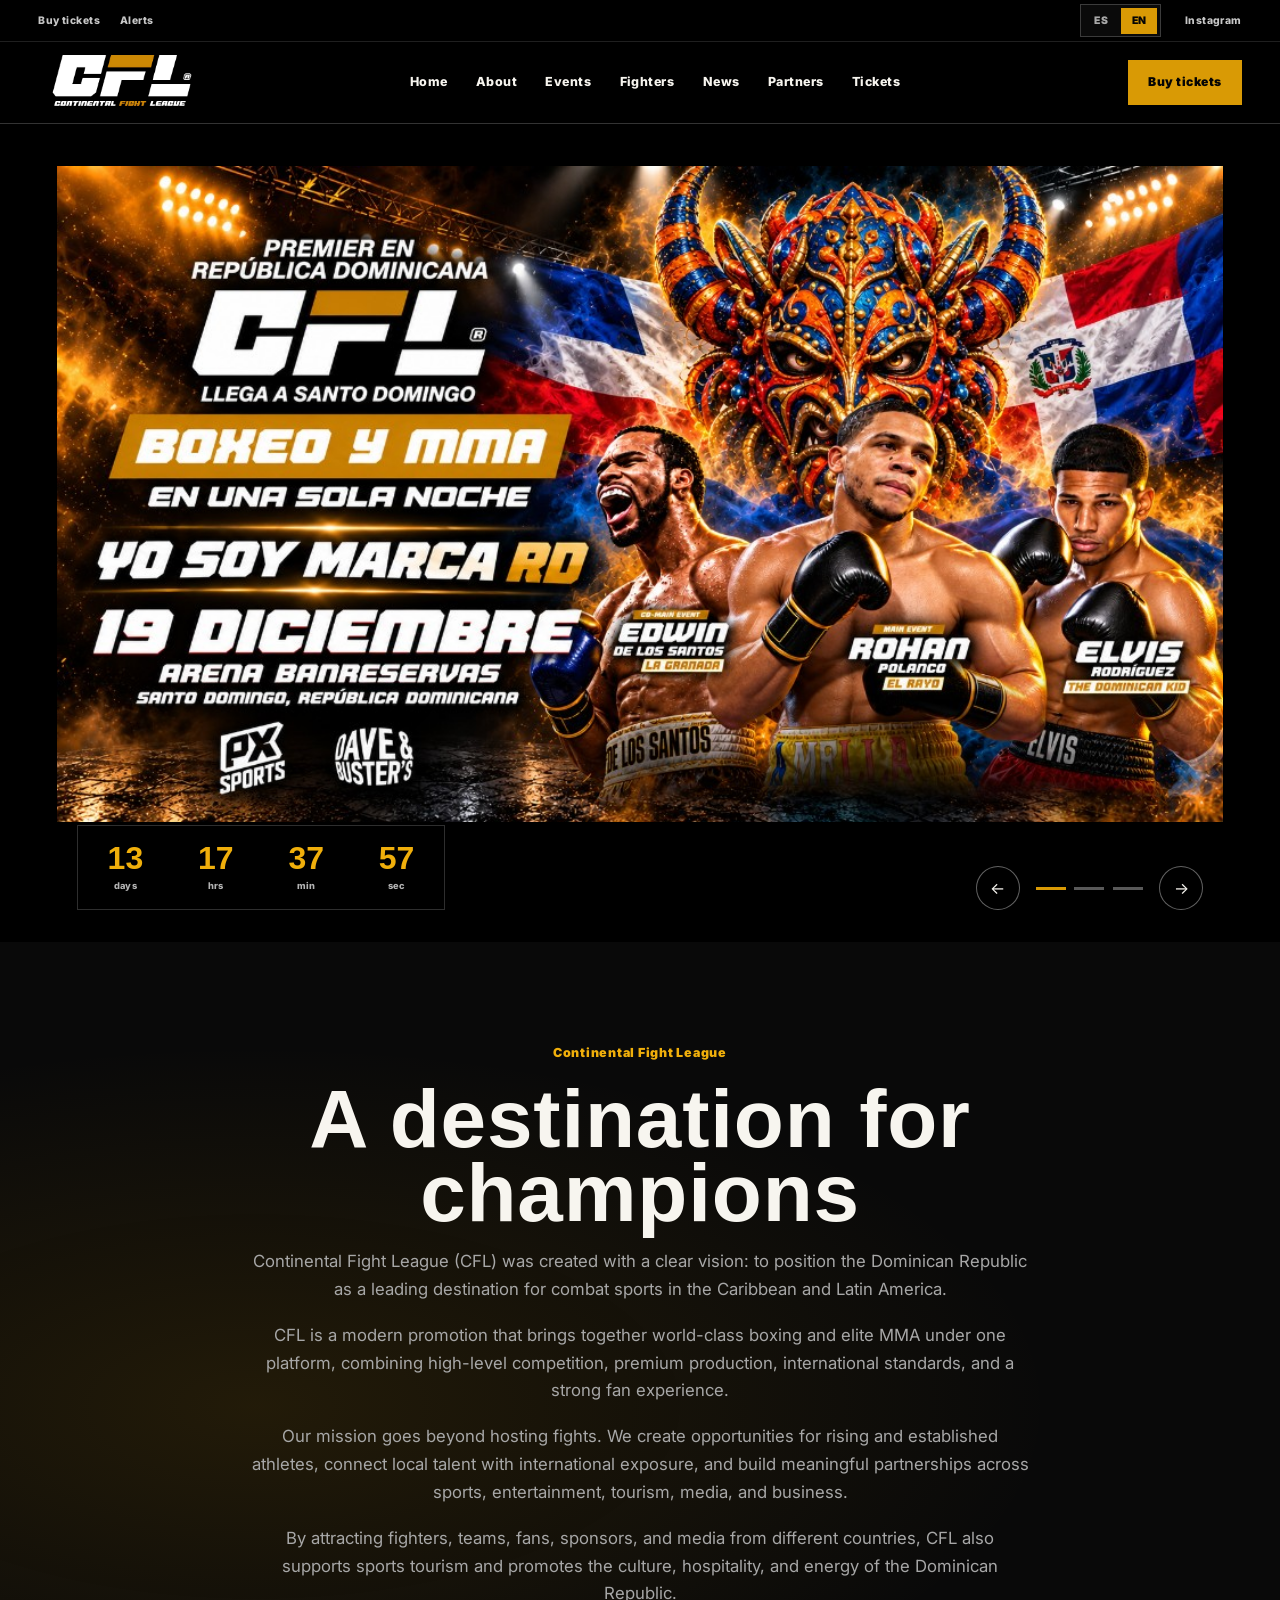
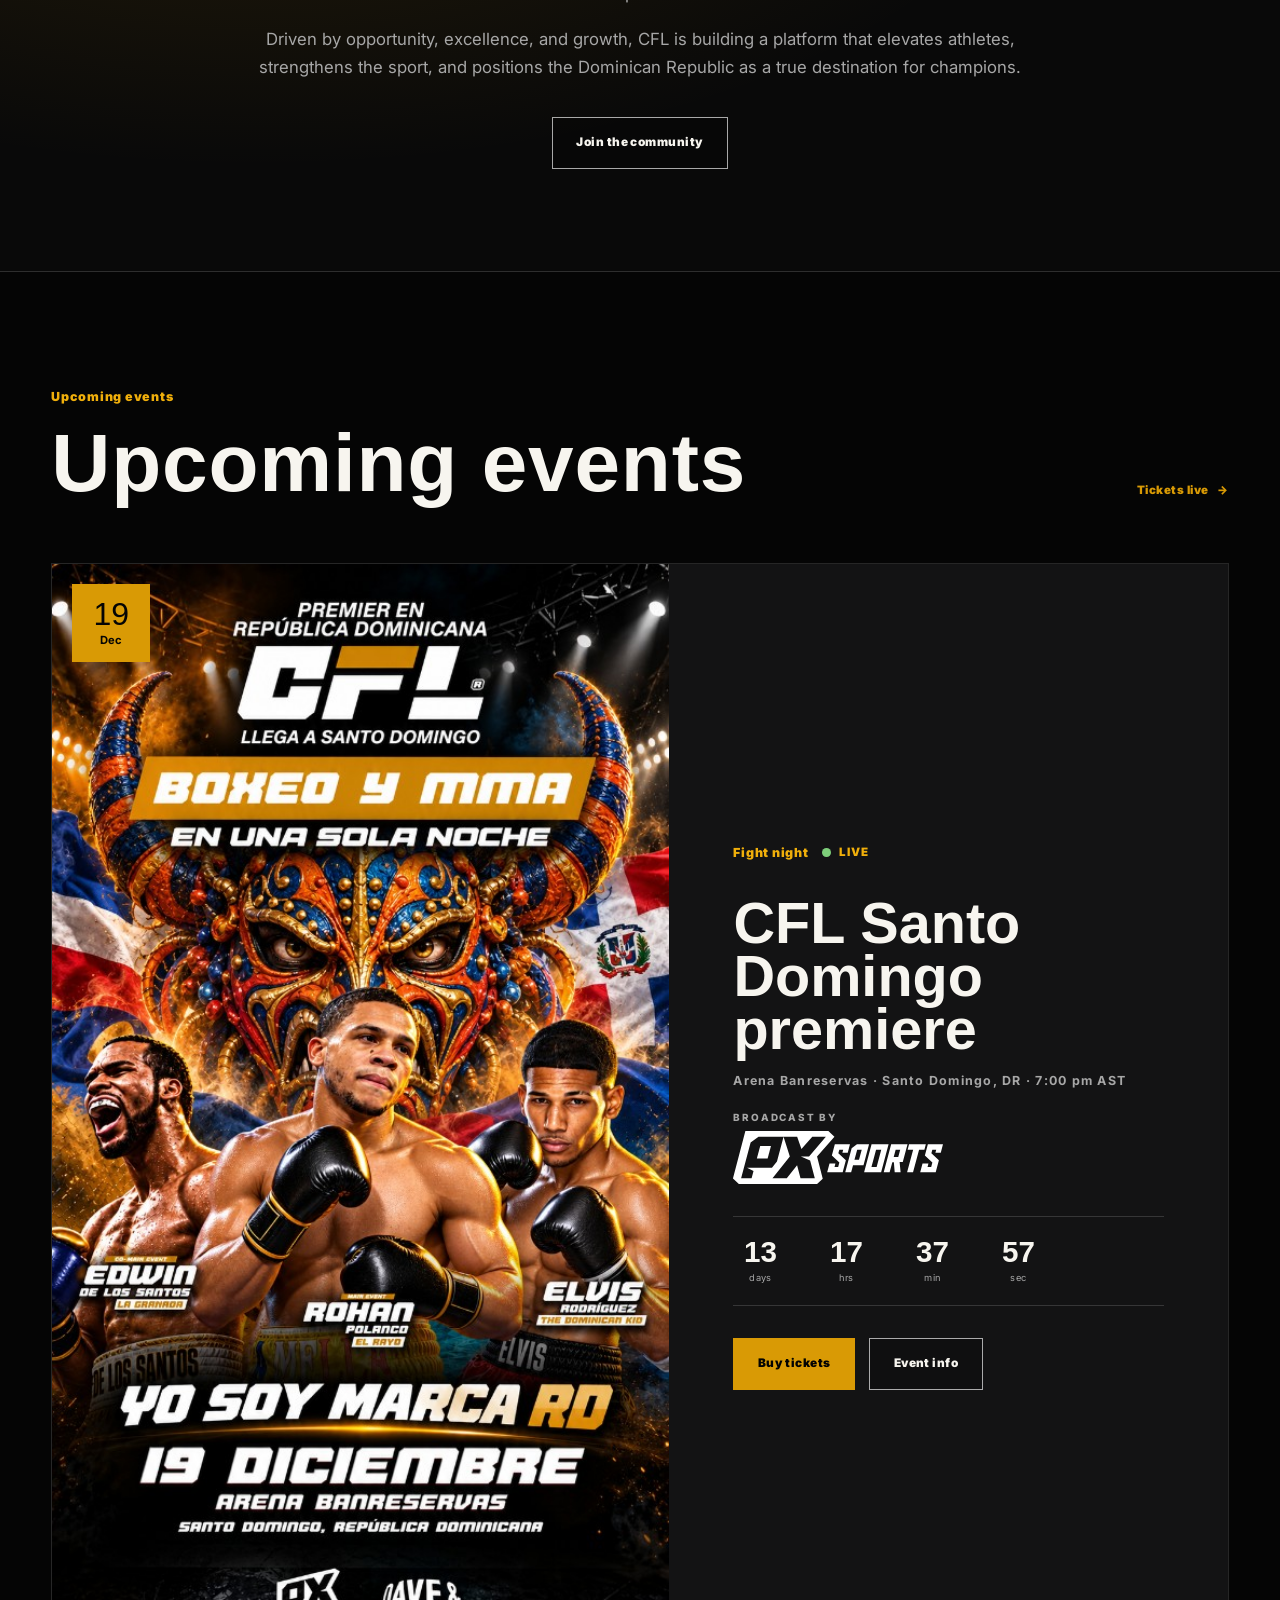
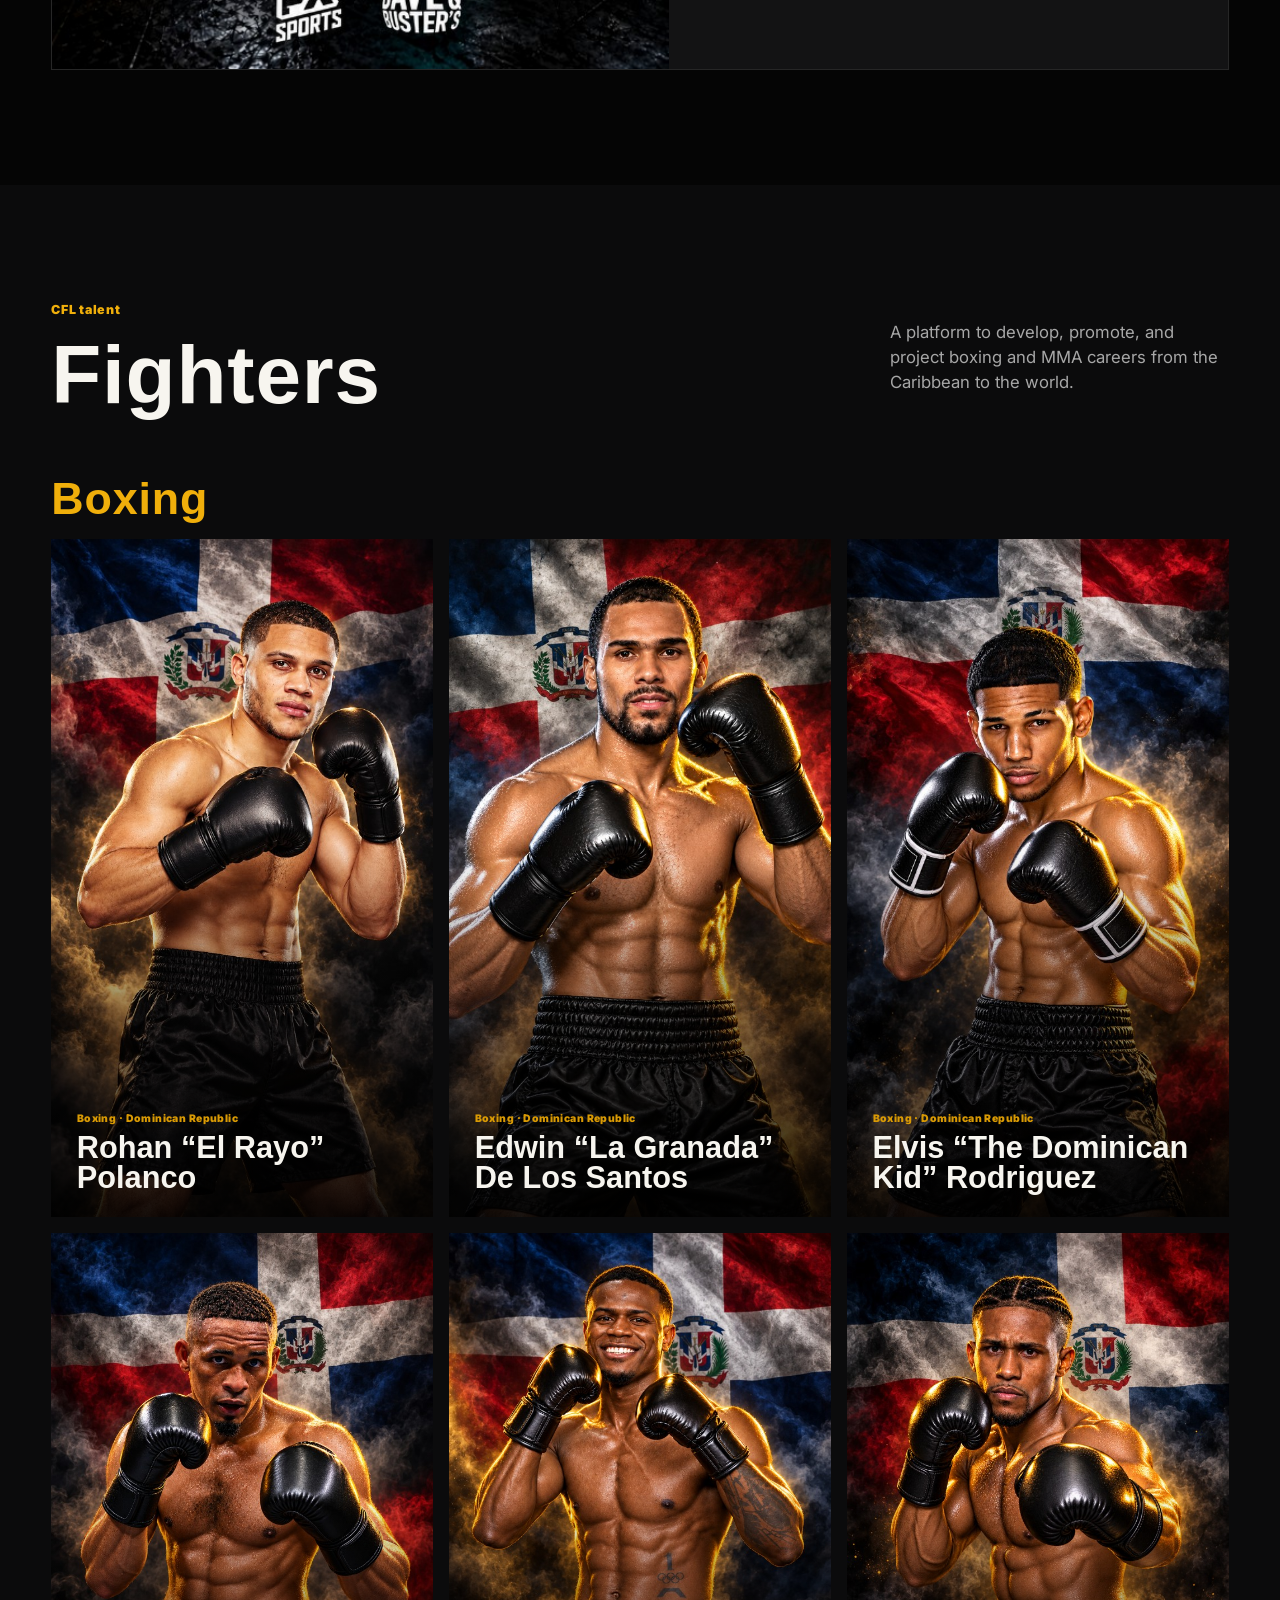
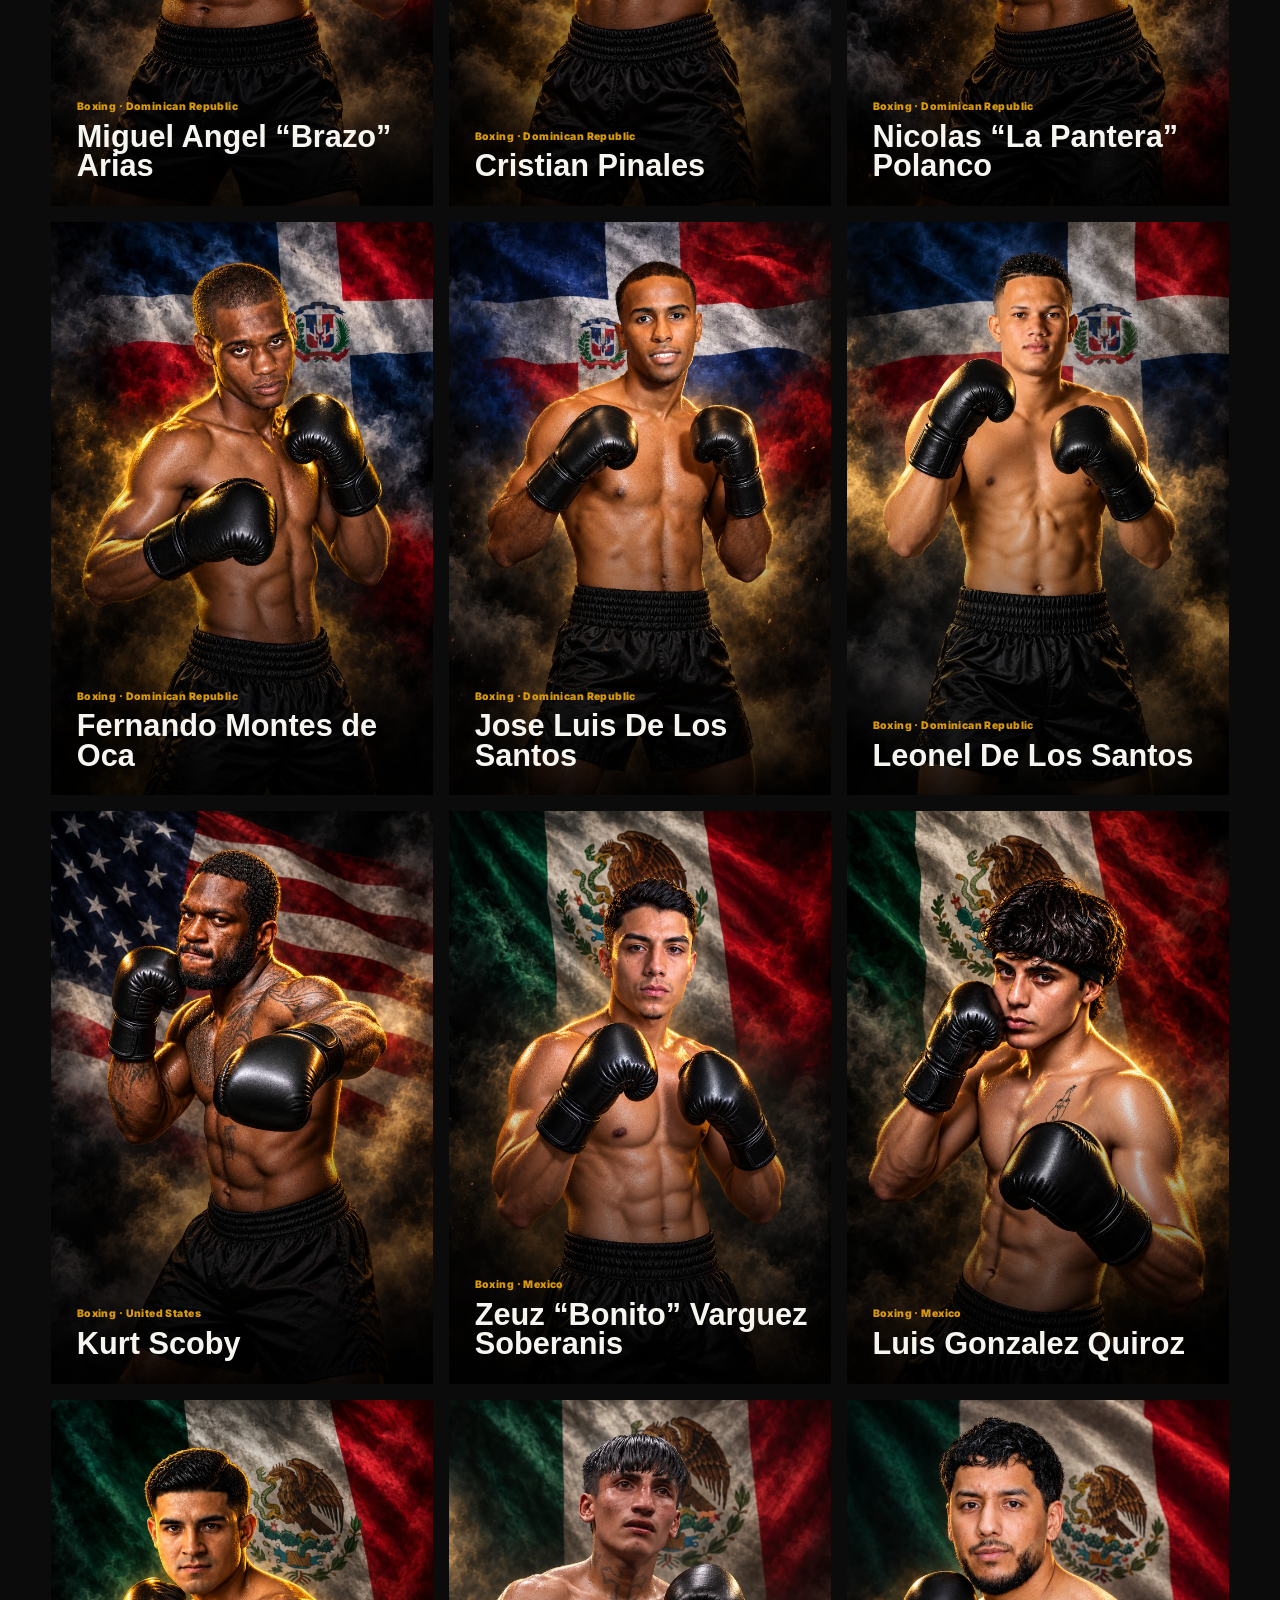
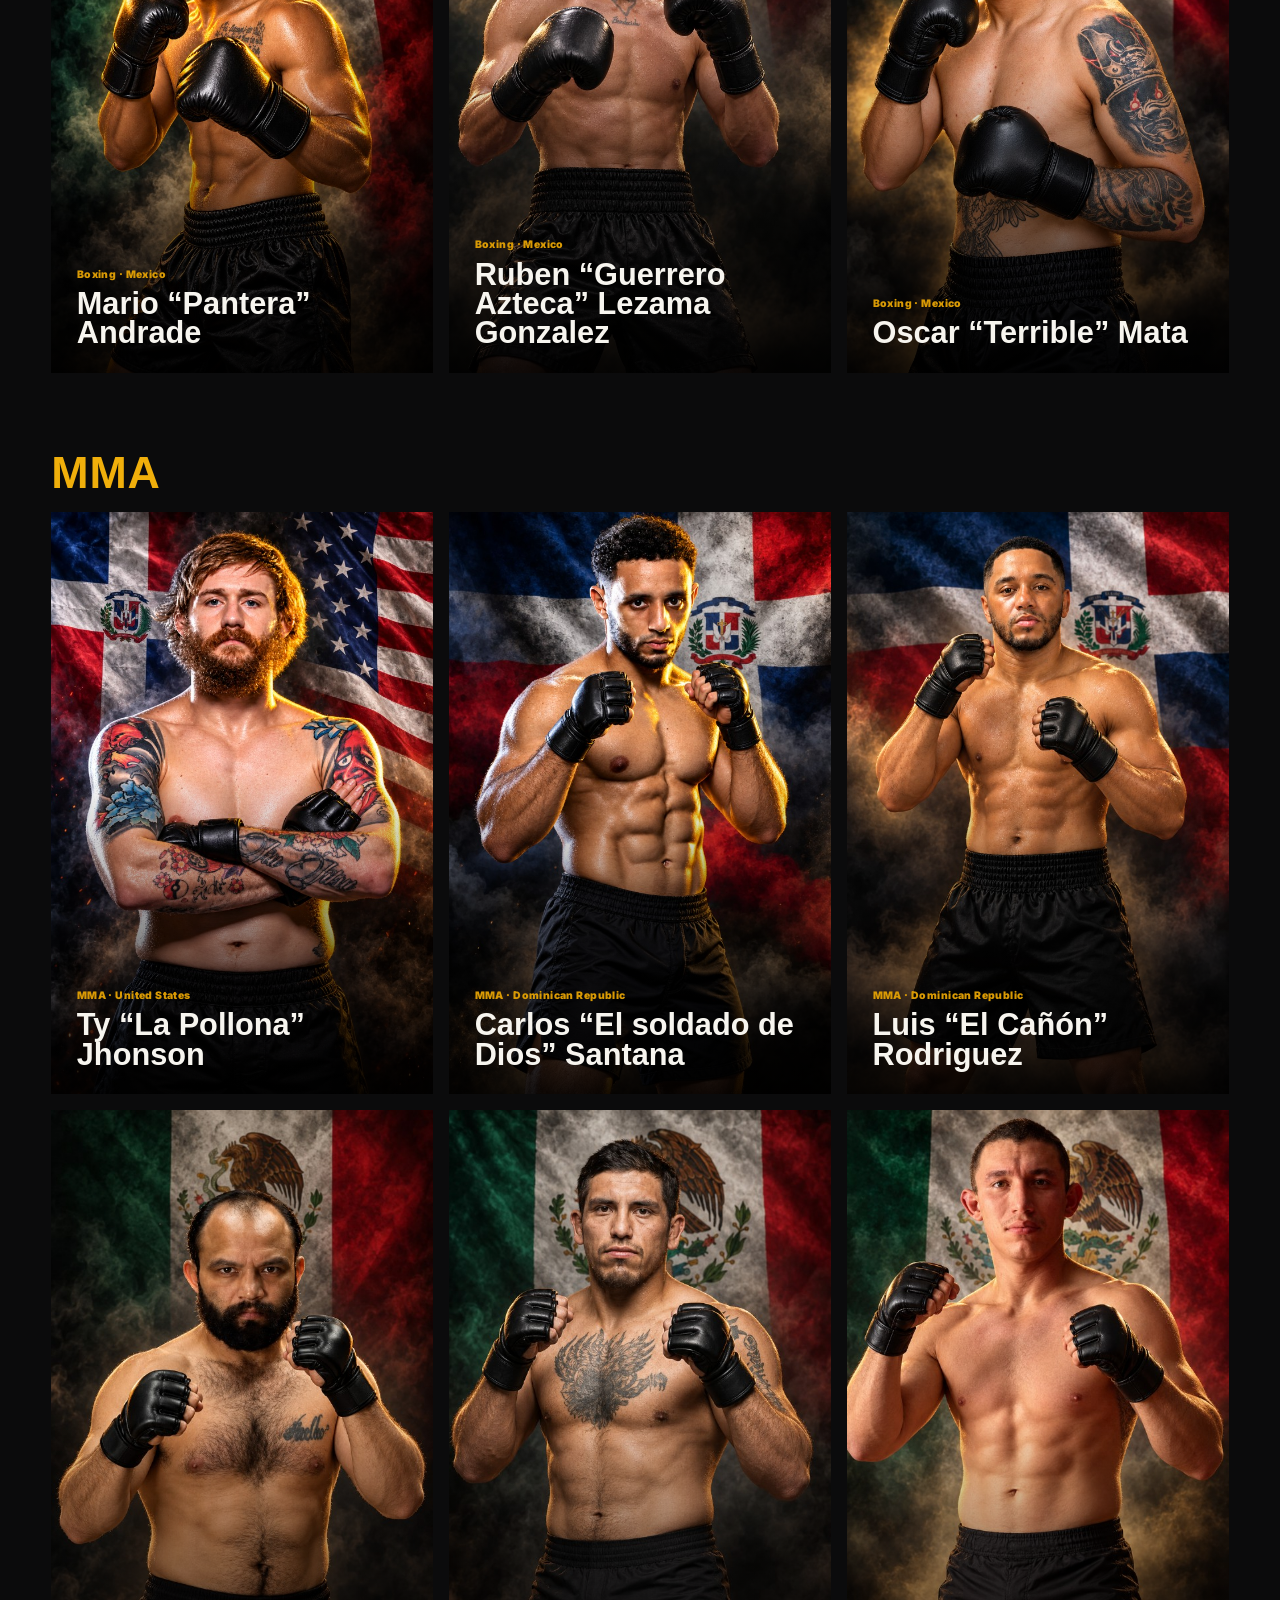
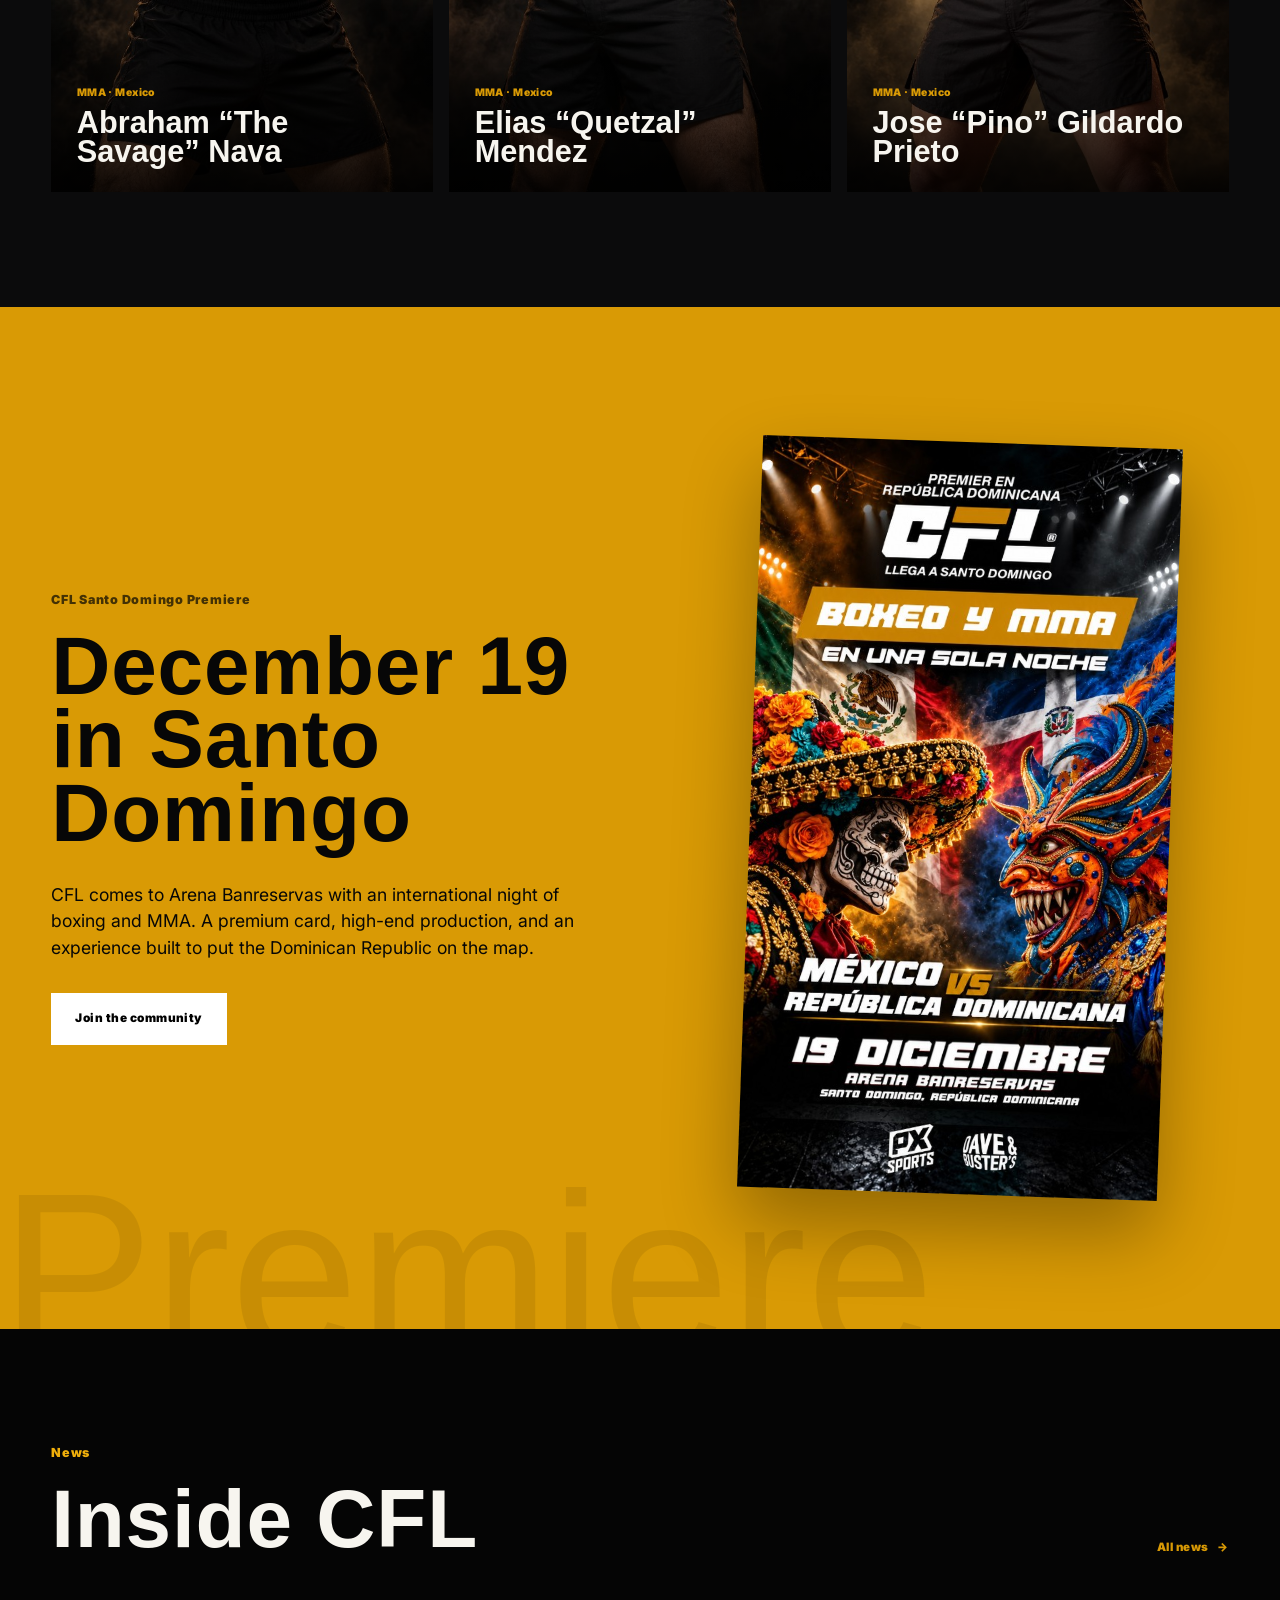
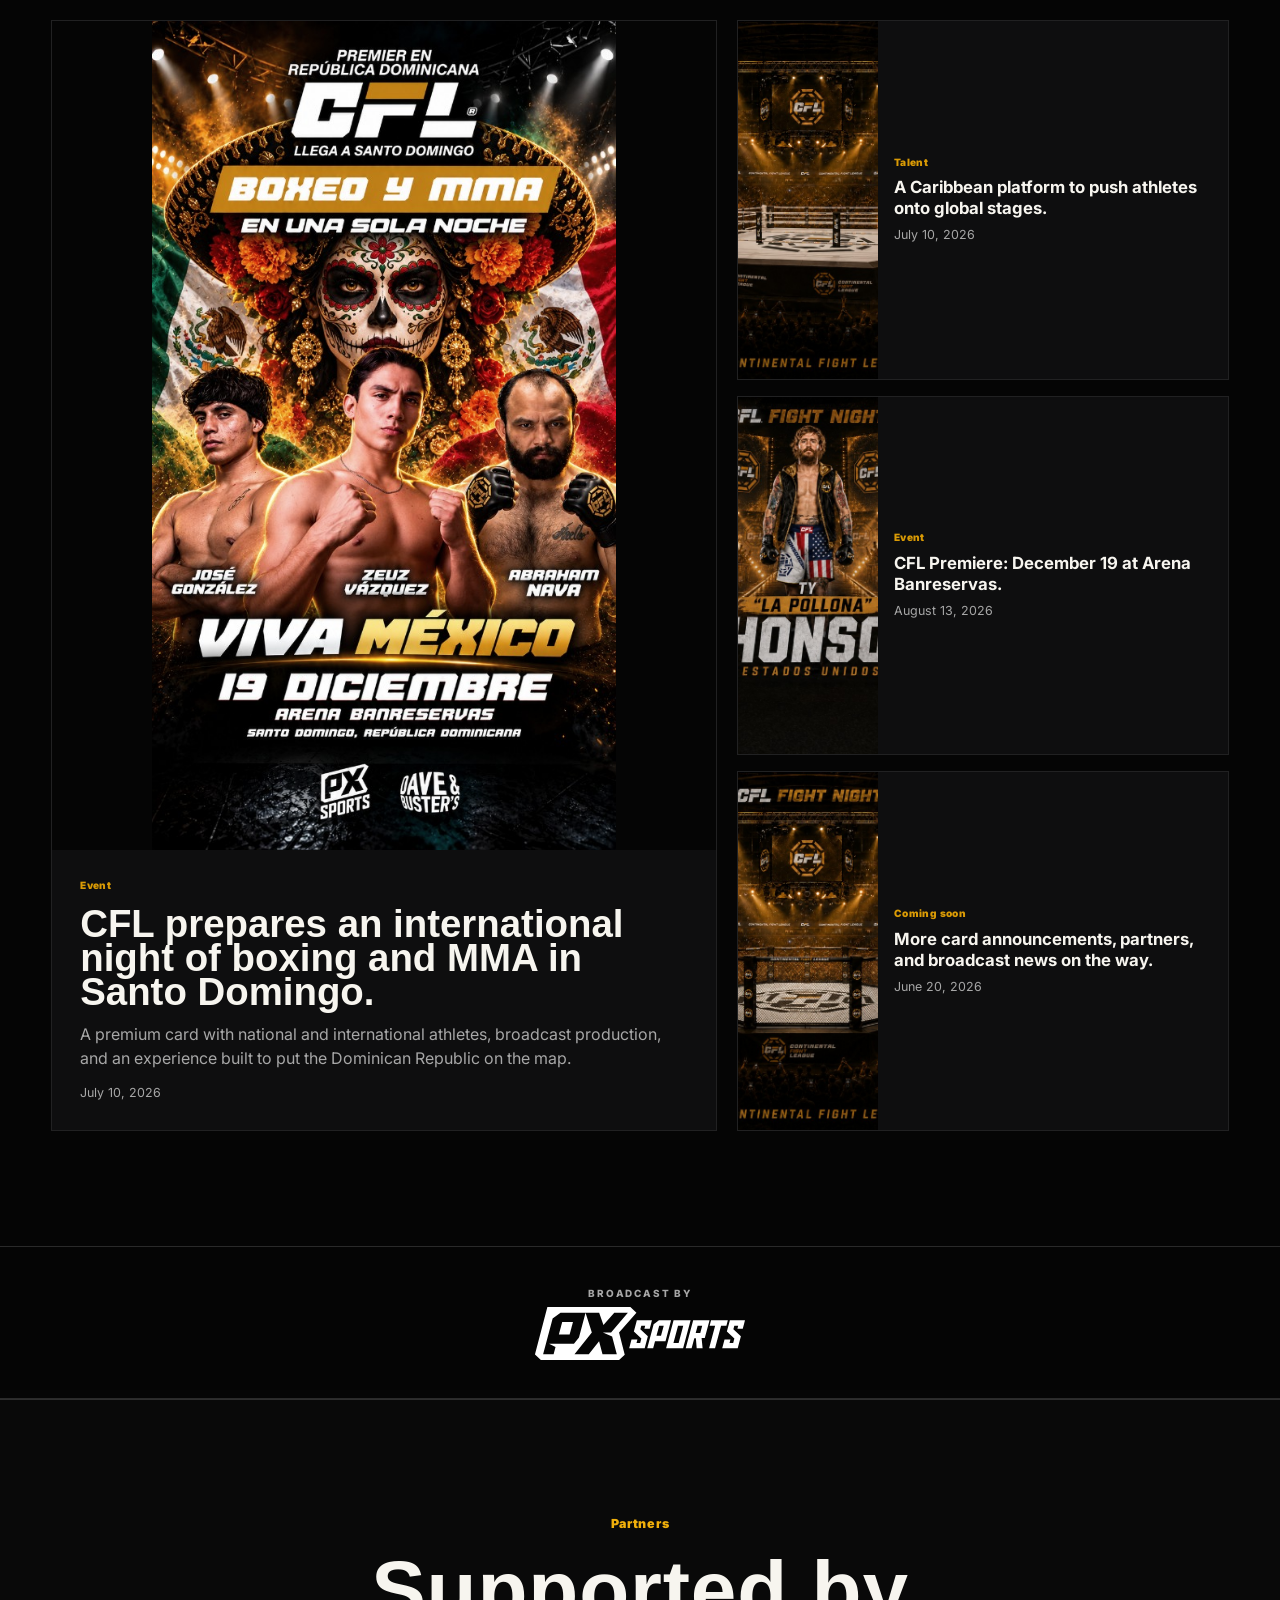
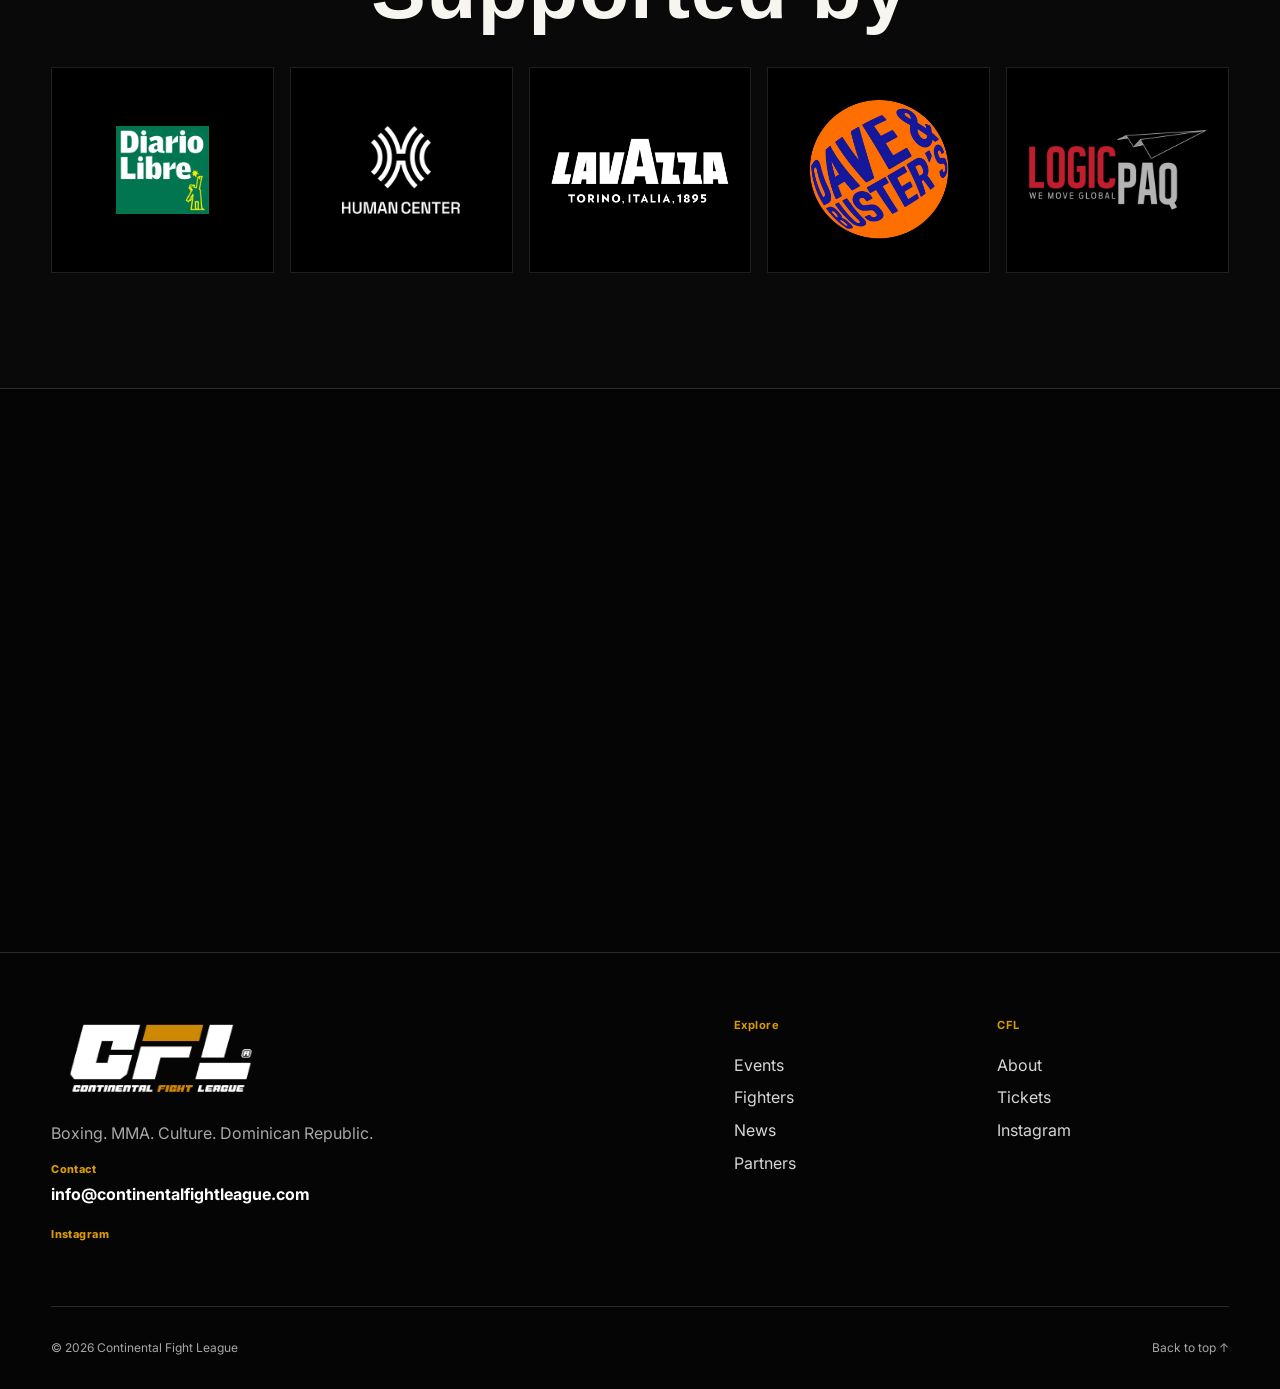
==== commit c83f02d9: "Open ticket sales on the Uepa link and update recent fighter records. Co-authored-by: Cursor <cursor" ====
--- a/index.html
+++ b/index.html
@@ -11,7 +11,7 @@
   <link rel="preconnect" href="https://fonts.googleapis.com" />
   <link rel="preconnect" href="https://fonts.gstatic.com" crossorigin />
   <link href="https://fonts.googleapis.com/css2?family=Inter:wght@400;600;700;800;900&display=swap" rel="stylesheet" />
-  <link rel="stylesheet" href="styles.css?v=14" />
+  <link rel="stylesheet" href="styles.css?v=15" />
   <script>
     document.documentElement.lang = localStorage.getItem("cfl-lang") || "en";
   </script>
@@ -126,7 +126,13 @@
           </div>
         </div>
         <div class="event-card-body">
-          <p class="eyebrow" data-i18n="event_eyebrow">Fight night</p>
+          <p class="eyebrow event-eyebrow">
+            <span data-i18n="event_eyebrow">Fight night</span>
+            <a class="tickets-chip" href="tickets.html" data-ticket-chip data-opens="2026-11-10T18:00:00-04:00">
+              <span class="tickets-live-dot" aria-hidden="true"></span>
+              <span data-ticket-chip-label>Tickets live</span>
+            </a>
+          </p>
           <h3 data-i18n="event_title">CFL Santo Domingo premiere</h3>
           <p class="event-venue" data-i18n="event_venue">Arena Banreservas · Santo Domingo, RD · 7:00 pm AST</p>
           <a class="broadcast-lockup" href="https://www.pxsports.com/" target="_blank" rel="noopener noreferrer">
@@ -490,7 +496,7 @@
     </div>
   </footer>
 
-  <script src="i18n.js?v=8"></script>
-  <script src="script.js?v=2"></script>
+  <script src="i18n.js?v=9"></script>
+  <script src="script.js?v=3"></script>
 </body>
 </html>
--- a/styles.css
+++ b/styles.css
@@ -837,6 +837,65 @@
  gap: 1.25rem;
  align-items: center;
 }
+.tickets-live,
+.tickets-chip {
+ display: inline-flex;
+ align-items: center;
+ gap: .5rem;
+ margin: 0 0 1rem;
+ color: var(--gold-bright);
+ letter-spacing: .08em;
+ font-size: .72rem;
+ font-weight: 900;
+ text-transform: uppercase;
+}
+.tickets-chip { margin: 0; }
+.event-eyebrow {
+ display: flex;
+ flex-wrap: wrap;
+ align-items: center;
+ gap: .85rem;
+}
+.tickets-live-dot {
+ width: .55rem;
+ height: .55rem;
+ border-radius: 50%;
+ background: #7dce7a;
+ box-shadow: 0 0 0 0 rgba(125, 206, 122, .65);
+ animation: tickets-pulse 1.6s ease-out infinite;
+}
+.tickets-live.is-waiting .tickets-live-dot,
+.tickets-chip.is-waiting .tickets-live-dot {
+ background: var(--gold-bright);
+ box-shadow: none;
+ animation: none;
+}
+@keyframes tickets-pulse {
+ 70% { box-shadow: 0 0 0 8px rgba(125, 206, 122, 0); }
+ 100% { box-shadow: 0 0 0 0 rgba(125, 206, 122, 0); }
+}
+.tickets-sale-label,
+.tickets-updates {
+ margin: 0 0 .7rem;
+ color: var(--gold-bright);
+ letter-spacing: .06em;
+ font-size: .72rem;
+ font-weight: 900;
+ text-transform: uppercase;
+}
+.tickets-updates { grid-column: 1 / -1; margin-bottom: 0; }
+.tickets-buy { min-width: min(100%, 18rem); }
+.tickets-buy[aria-disabled="true"] {
+ opacity: .62;
+ pointer-events: none;
+}
+.tickets-buy-note {
+ margin: .8rem 0 0;
+ color: var(--muted);
+ font-size: .88rem;
+}
+.tickets-fight-clock[hidden],
+.tickets-sale-clock[hidden] { display: none; }
 
 .signup {
  max-width: var(--max);
@@ -924,7 +983,6 @@
 
 .reveal { opacity: 0; transform: translateY(24px); transition: opacity .75s ease, transform .75s ease; }
 .reveal.is-visible { opacity: 1; transform: none; }
-
 
 .page-cfl-box .utility-bar { position: sticky; top: 0; }
 .cfl-box-main { padding-bottom: 4rem; }
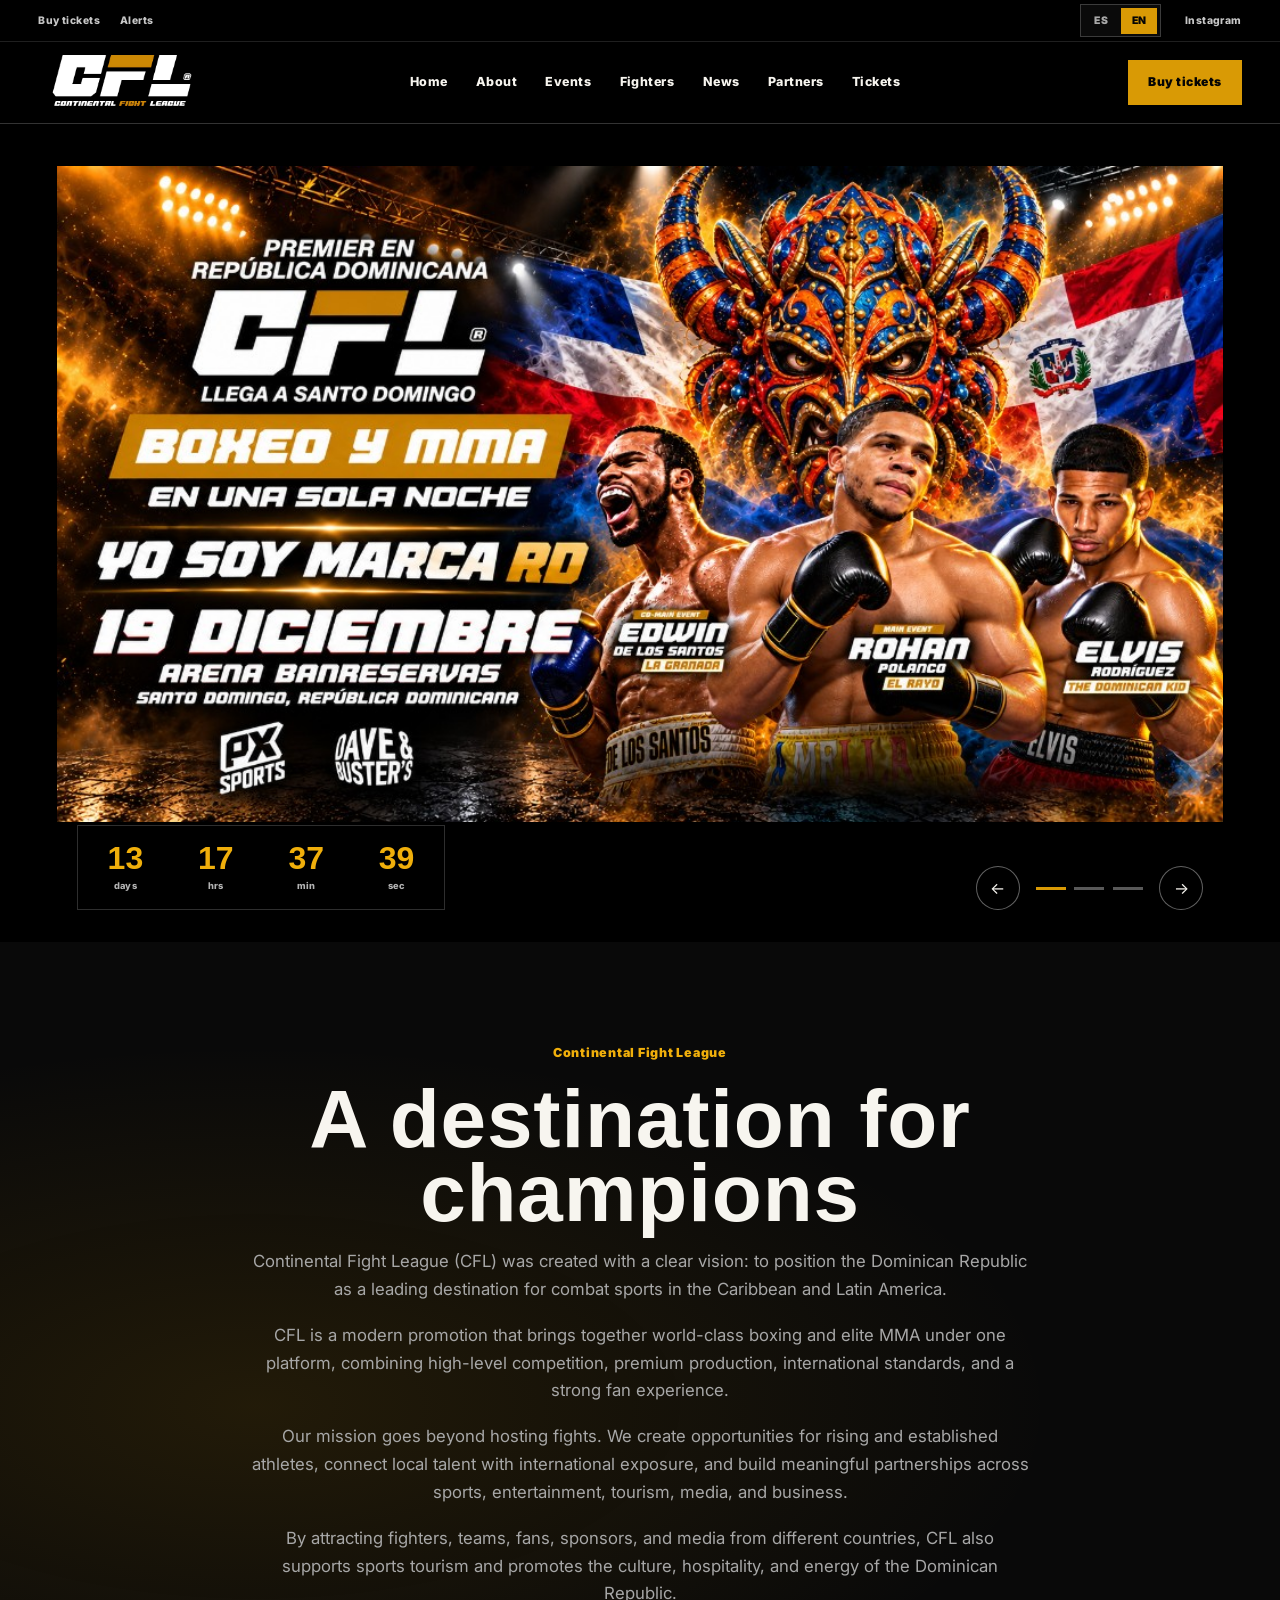
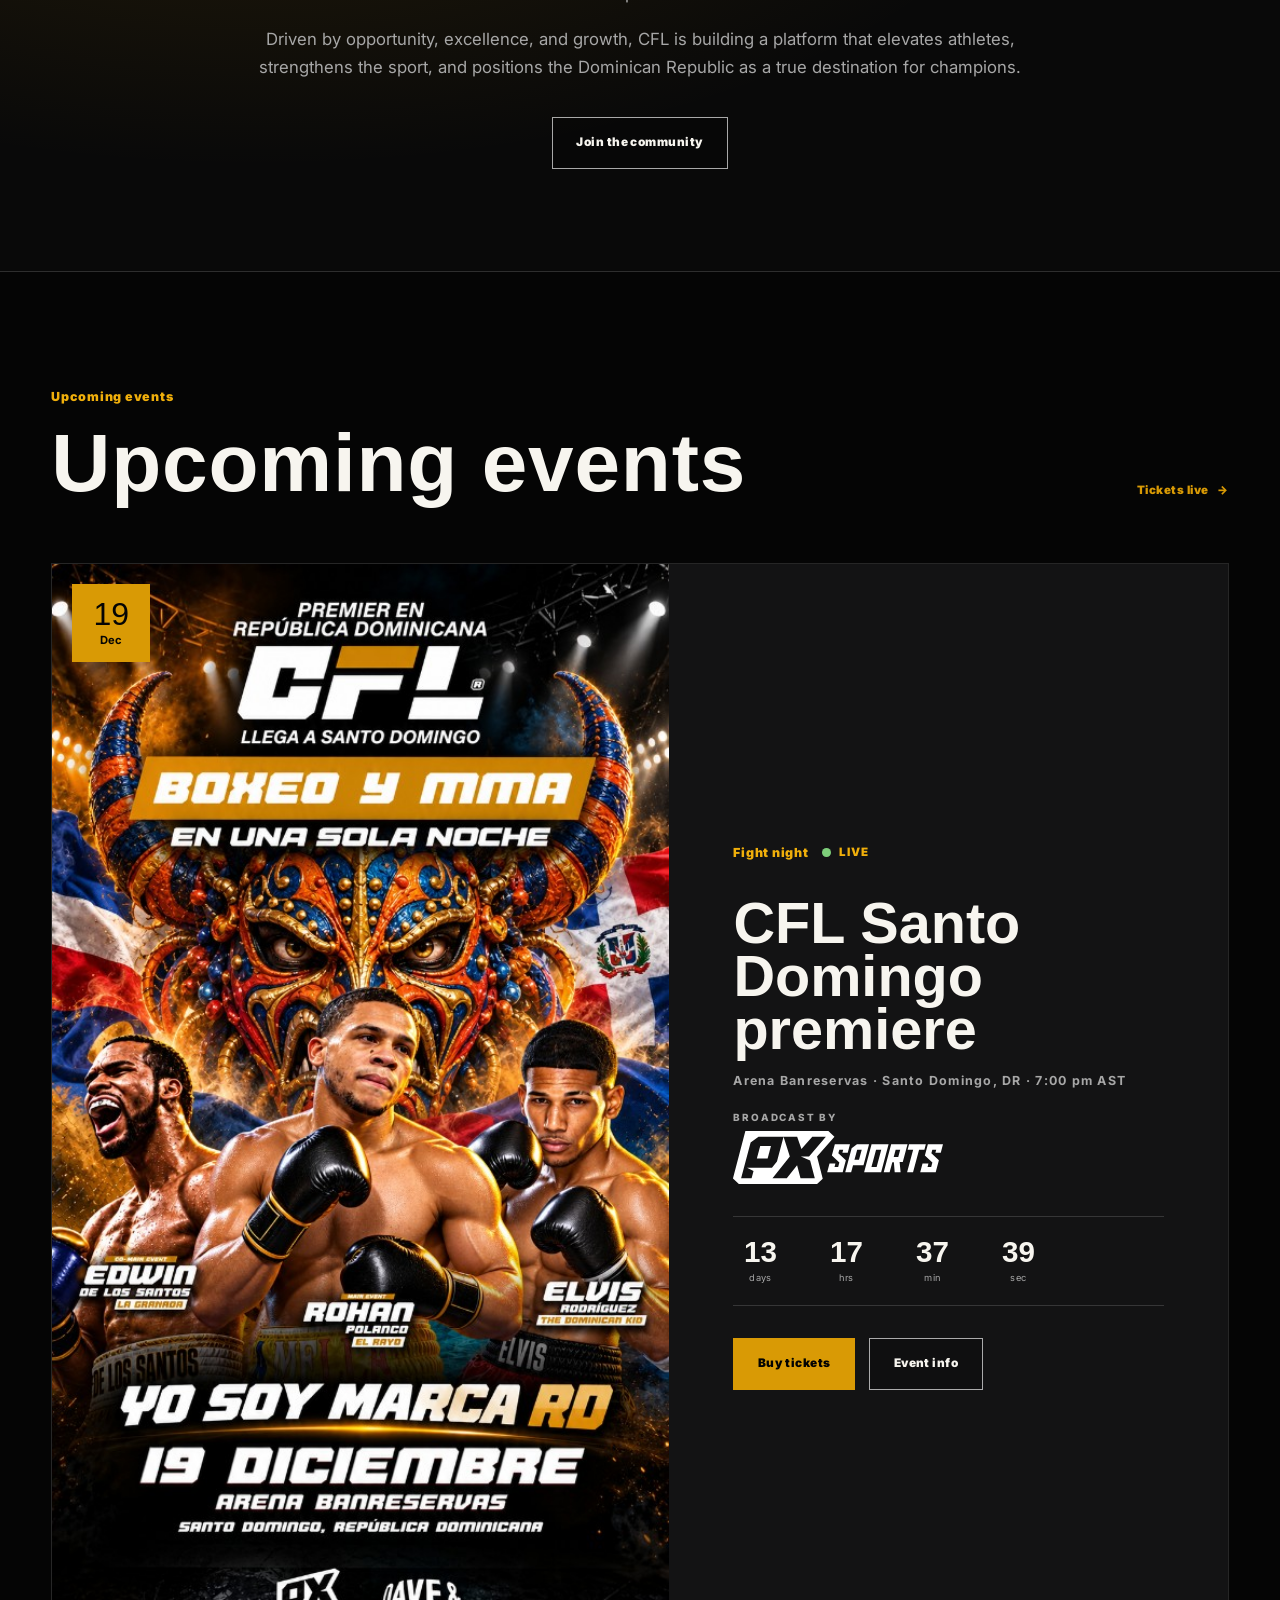
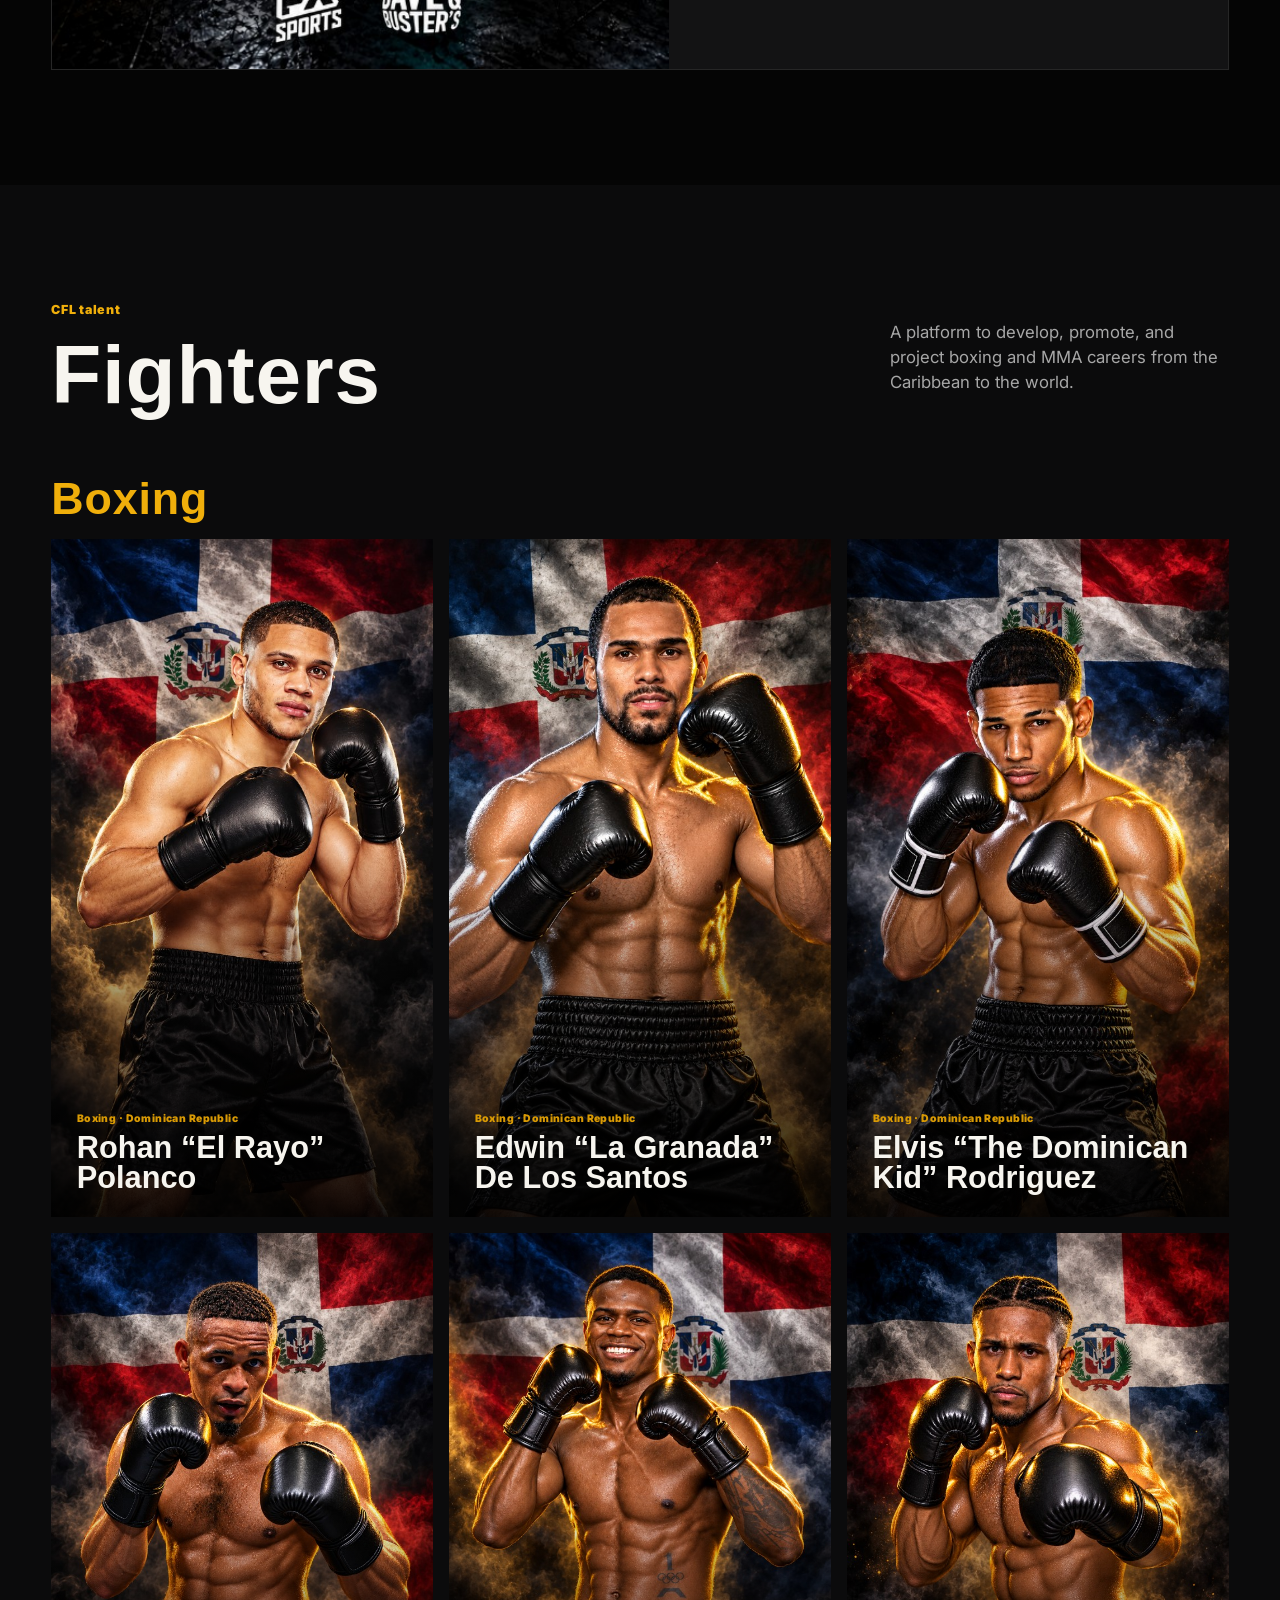
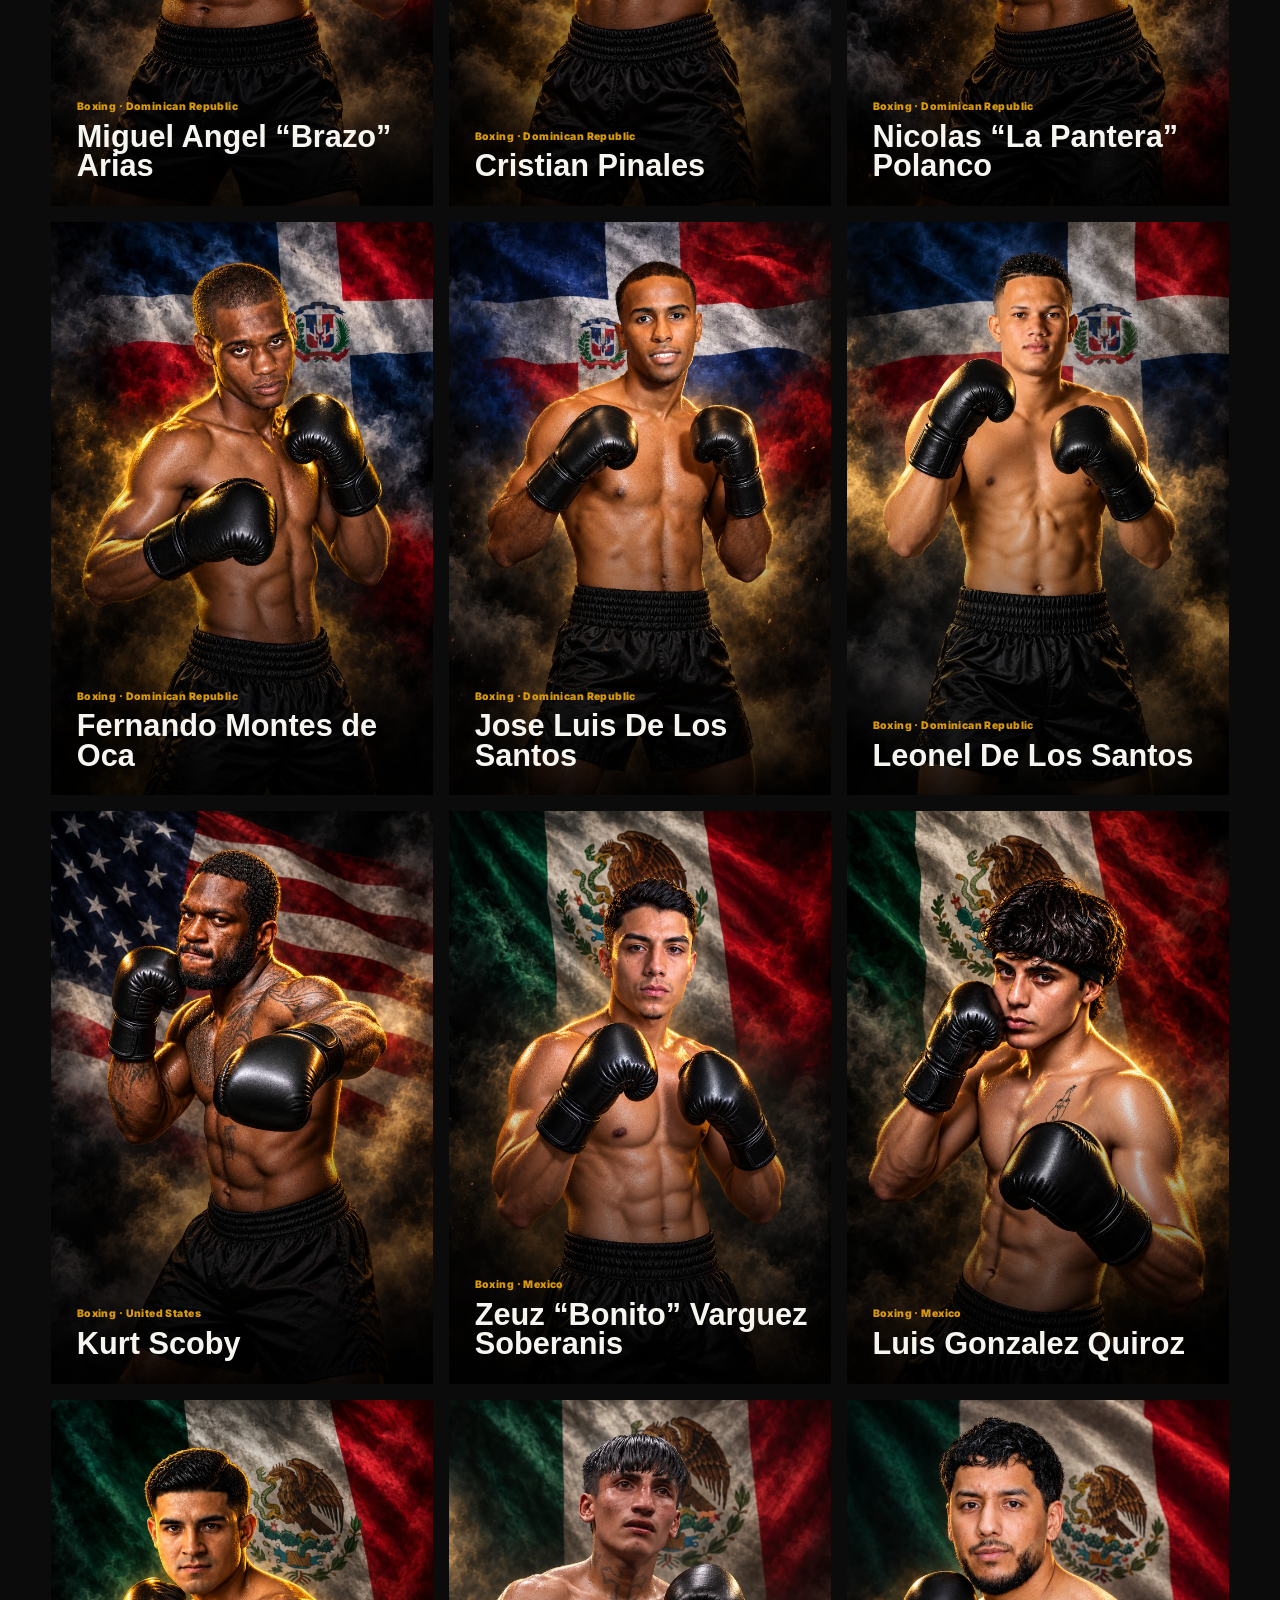
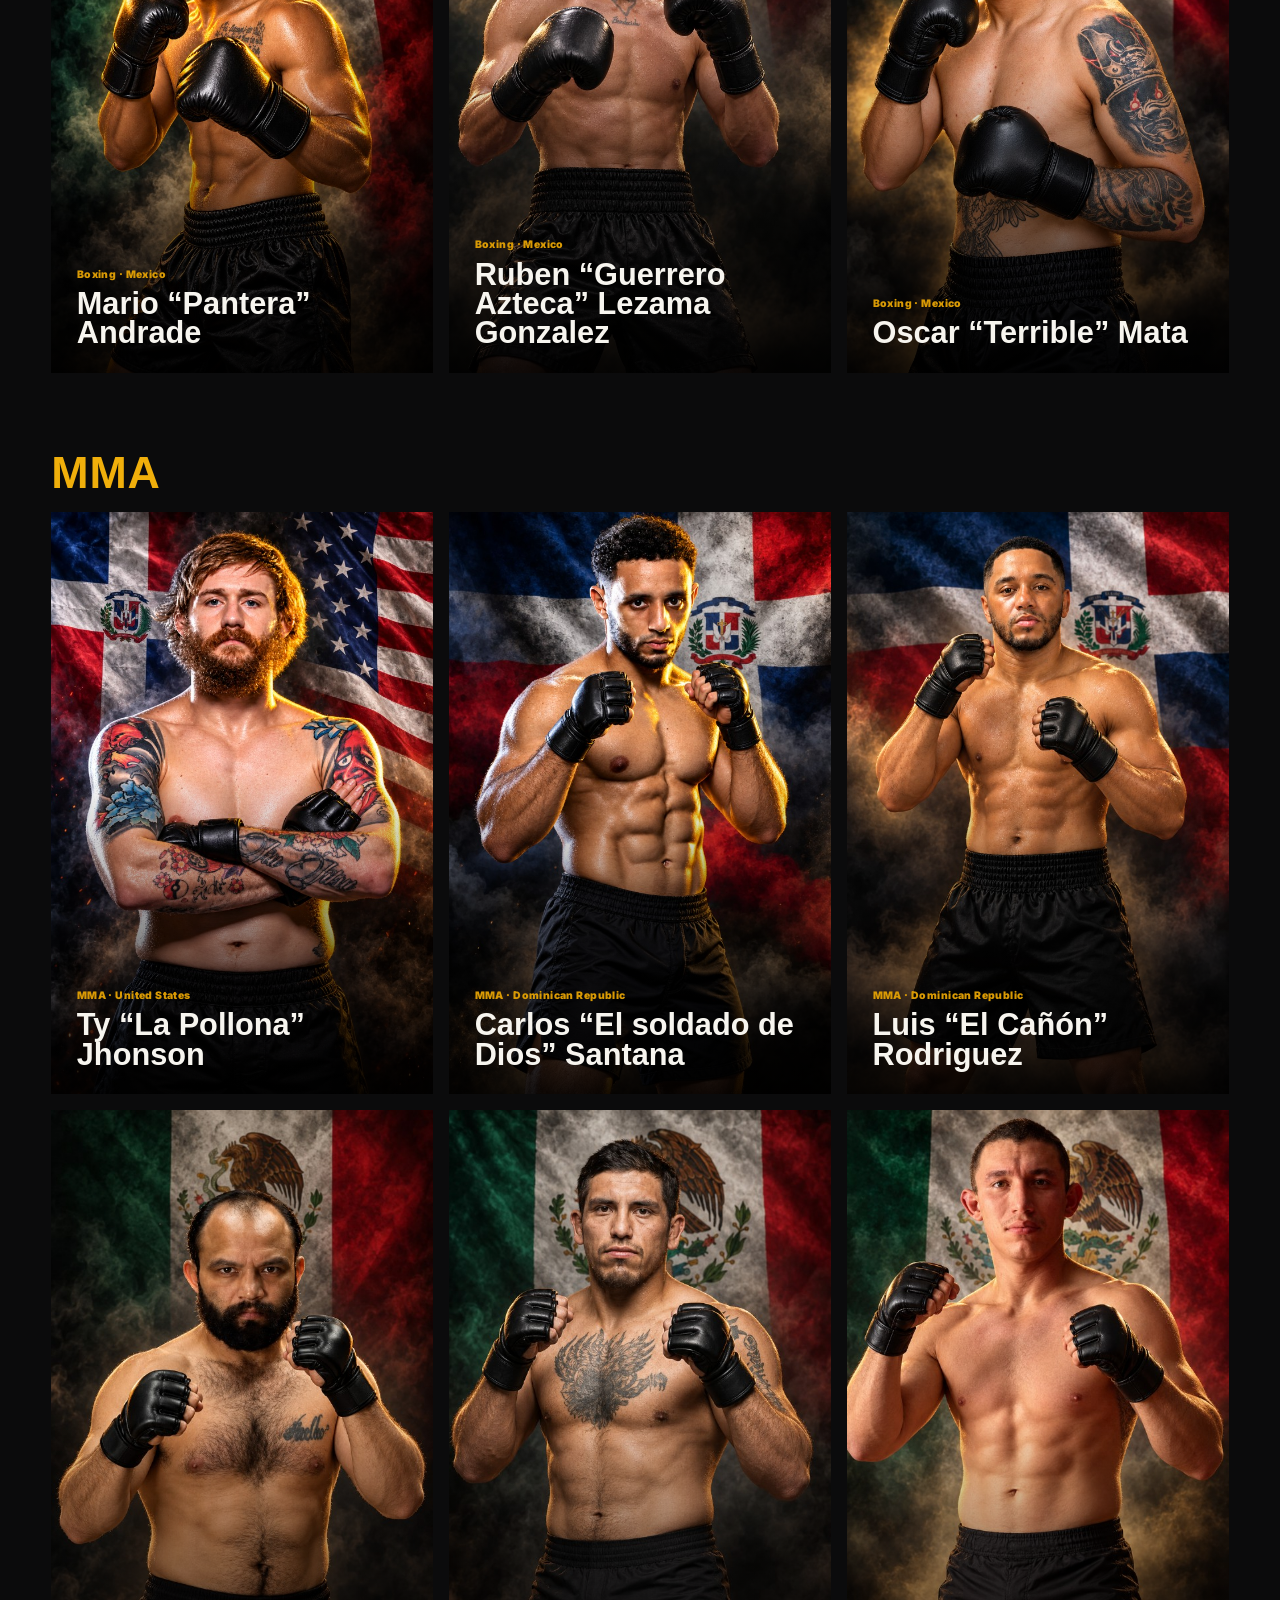
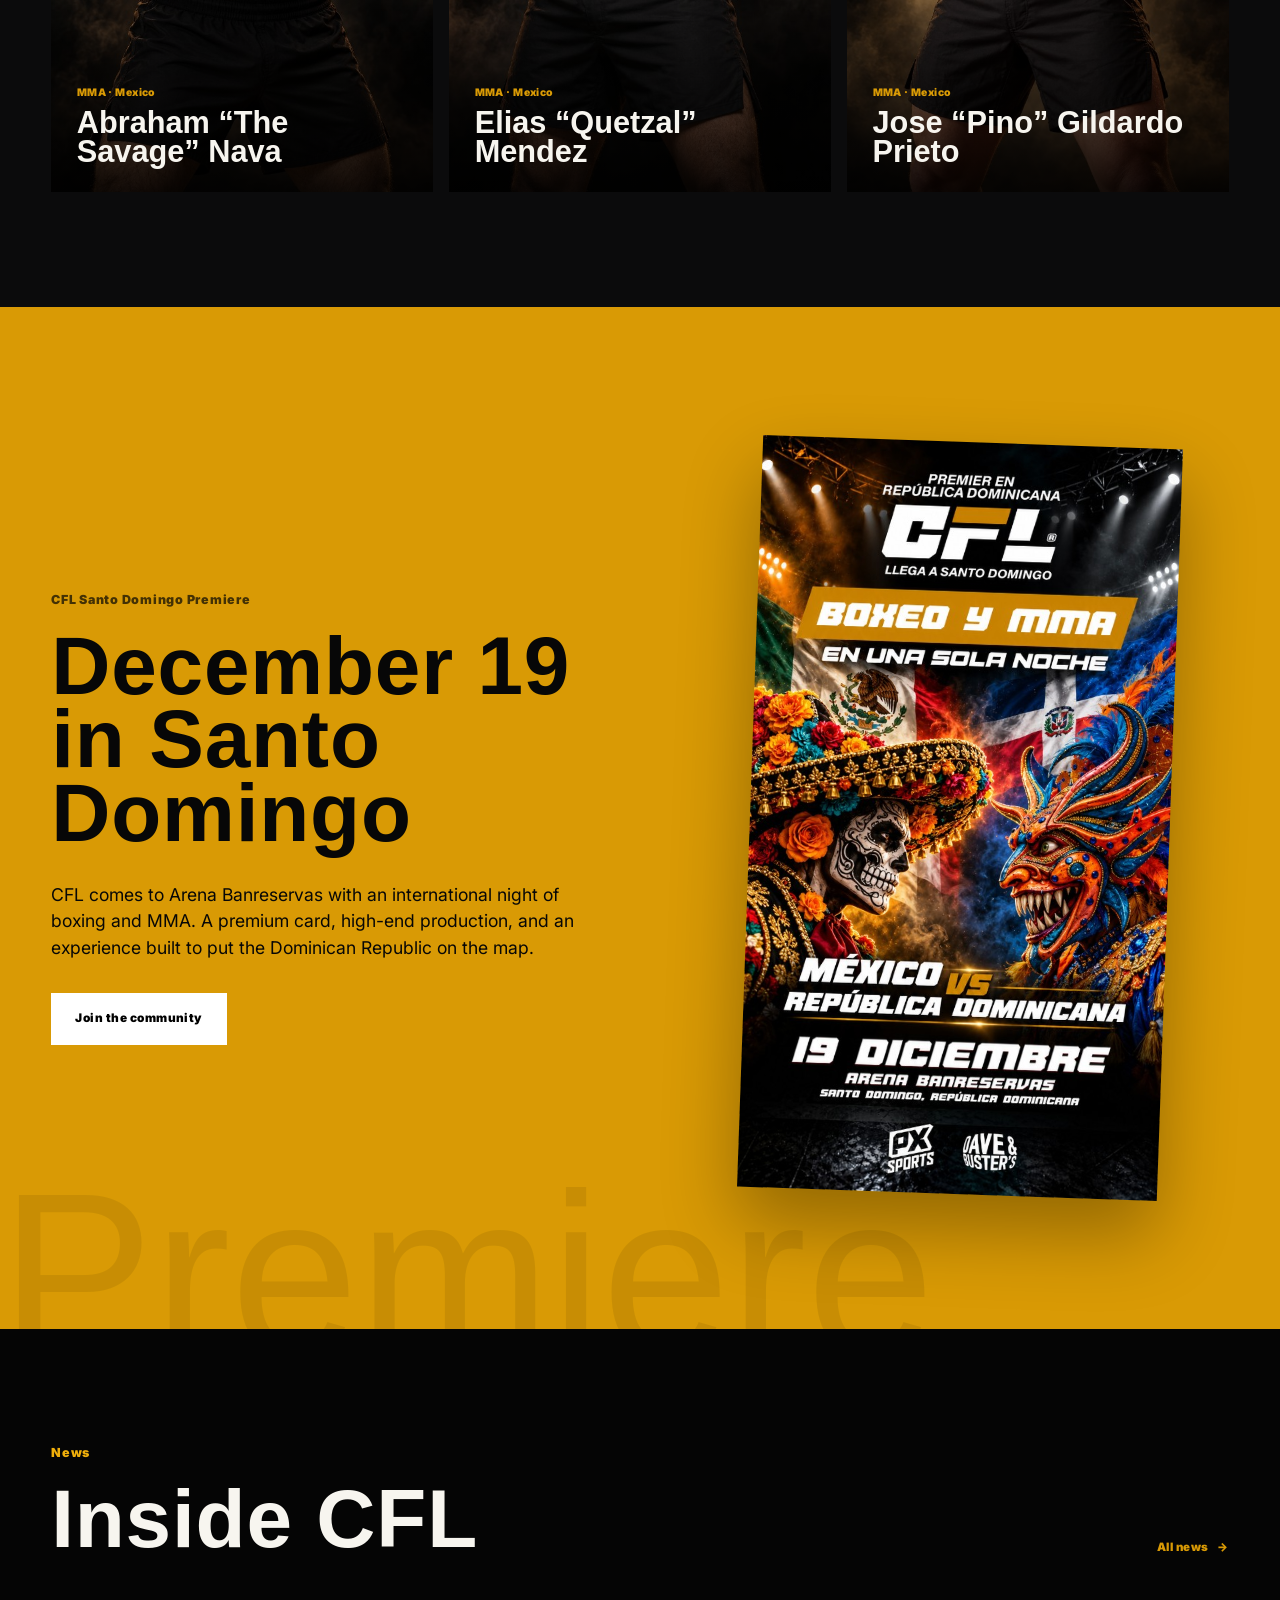
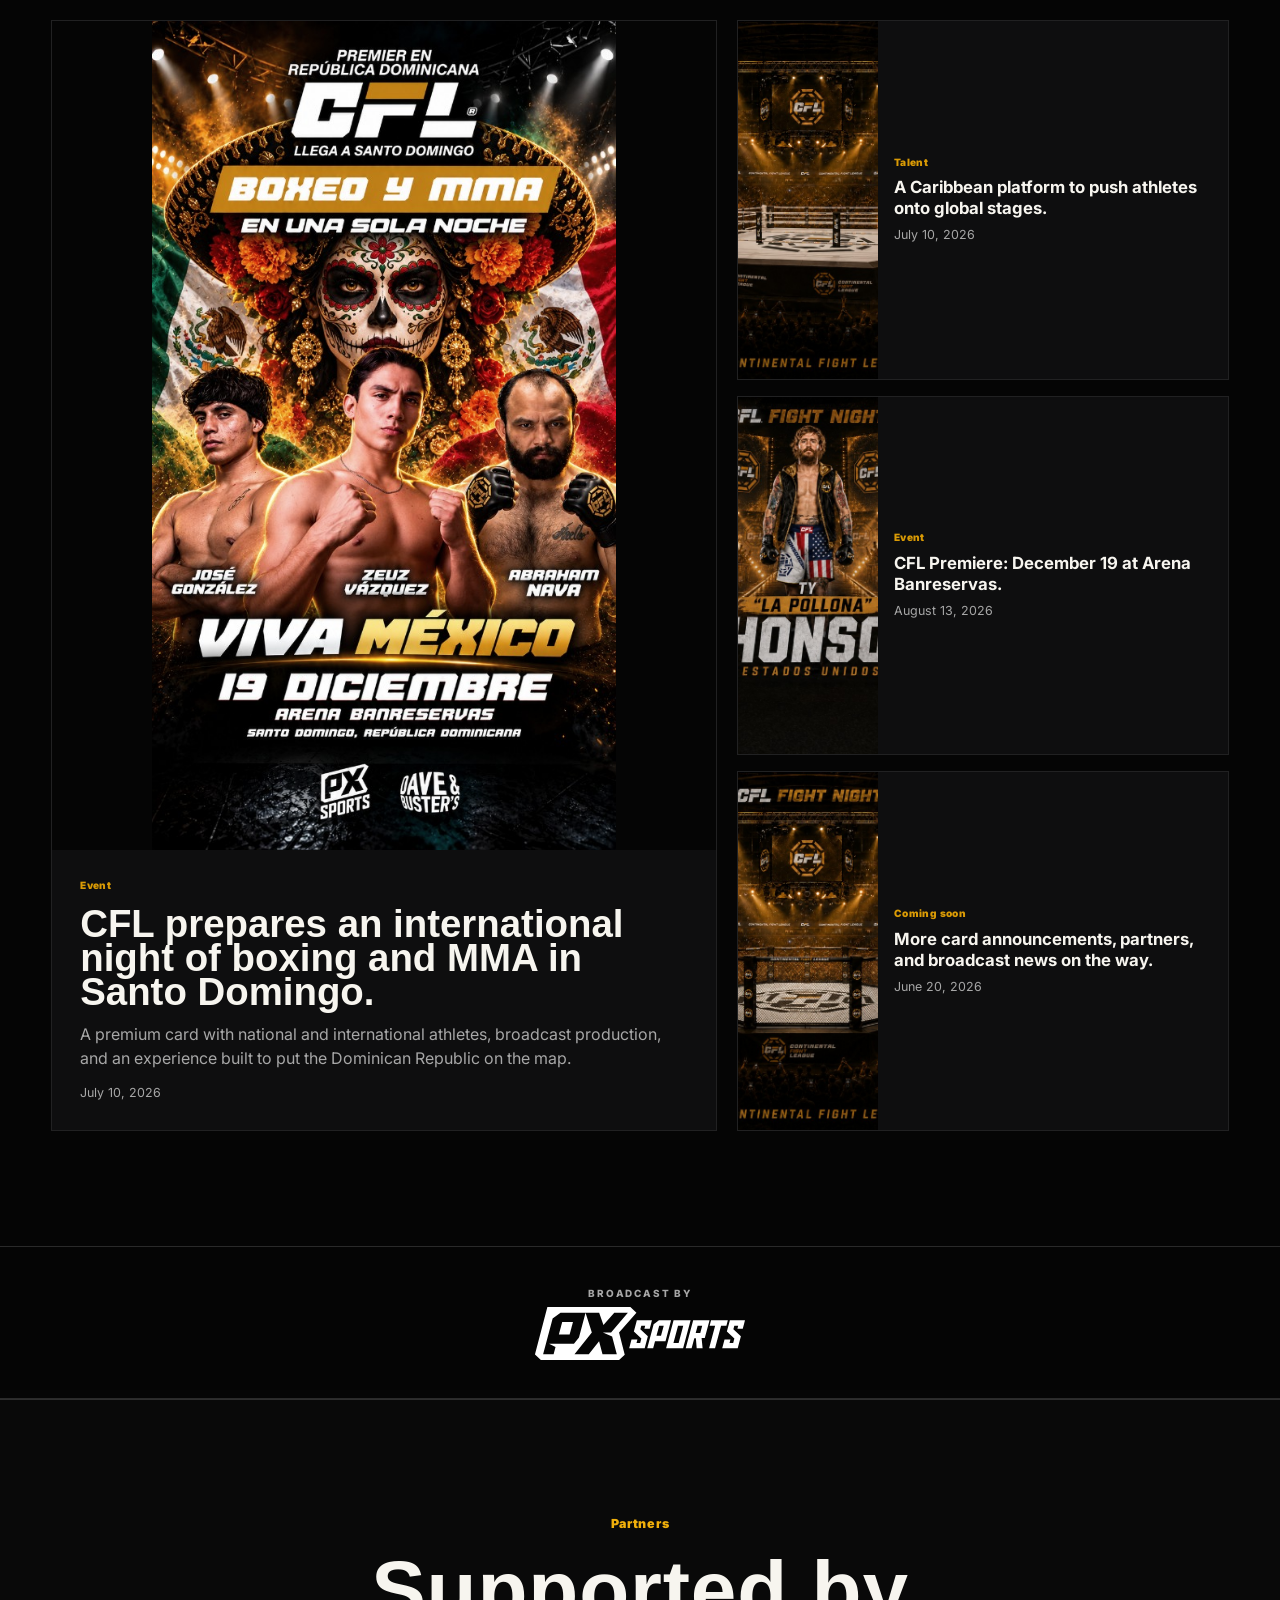
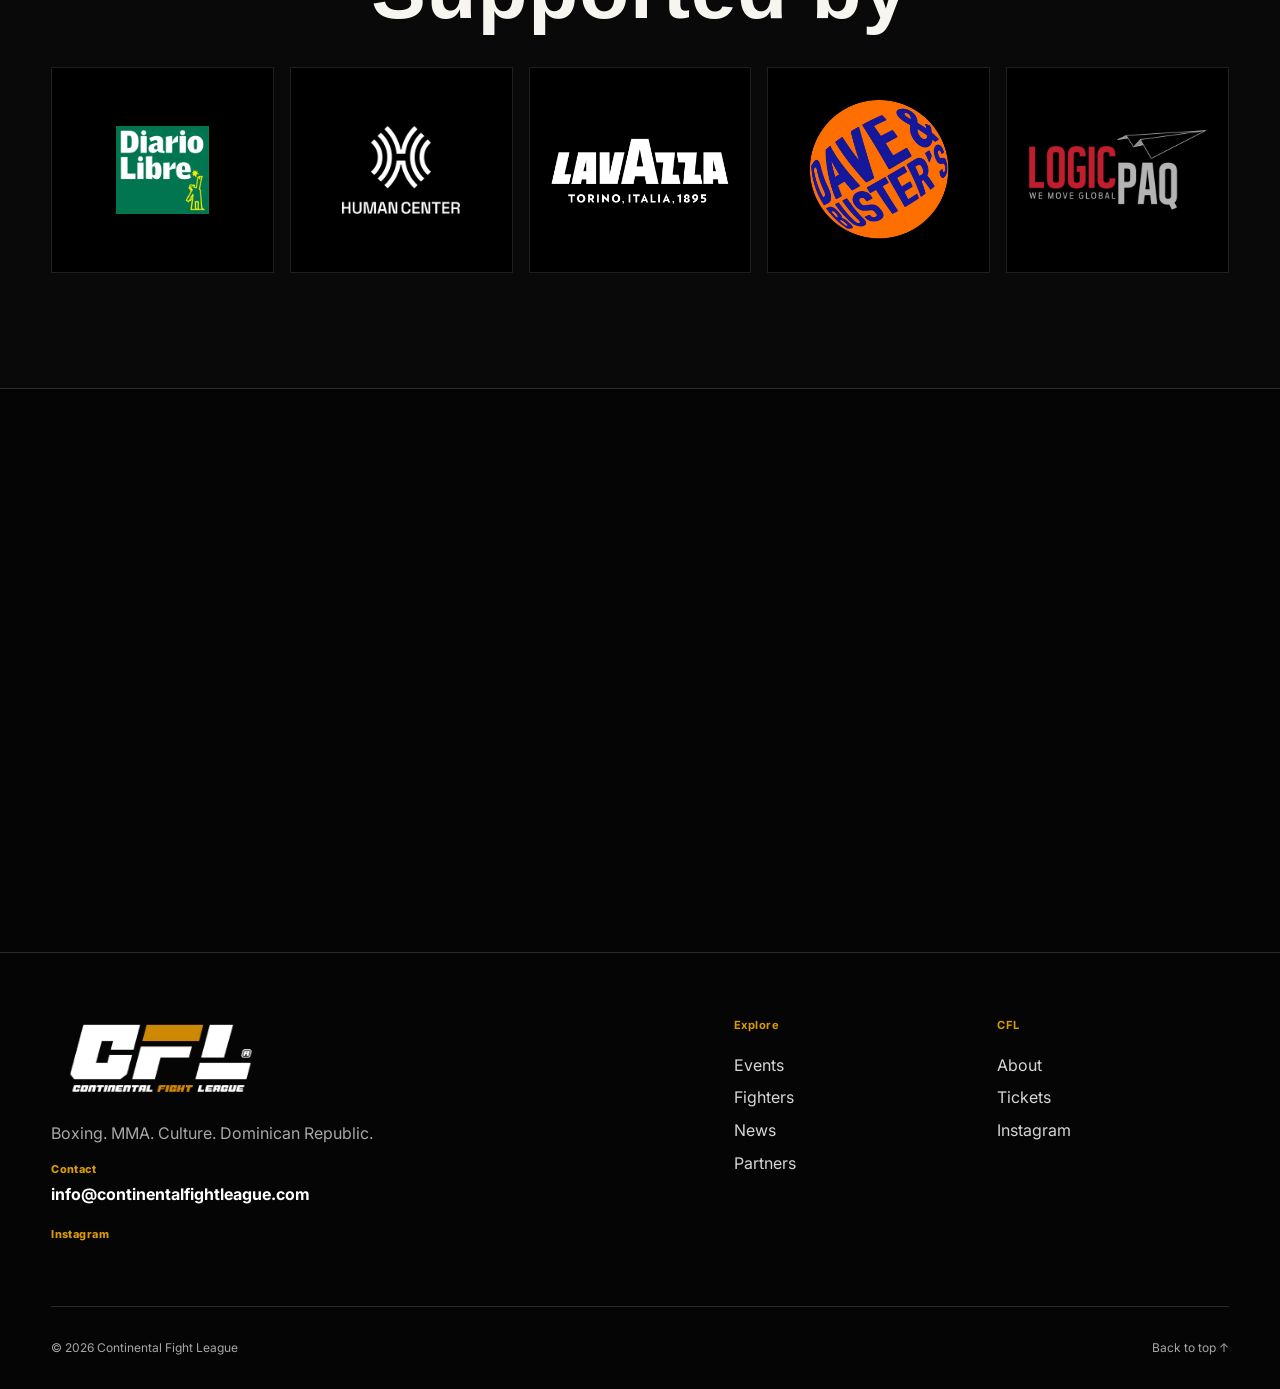
==== commit 66c4ceac: "Replace the Viva México hero poster with Quiroz, Varguez, and Andrade. Co-authored-by: Cursor <curso" ====
--- a/index.html
+++ b/index.html
@@ -74,7 +74,7 @@
         </article>
 
         <article class="hero-slide hero-slide-poster">
-          <img src="assets/hero-viva-mexico.jpg?v=1" alt="Viva México. José González, Zeuz Vázquez y Abraham Nava. 19 de diciembre, Arena Banreservas." />
+          <img src="assets/hero-viva-mexico.jpg?v=2" alt="Viva México. Quiroz, Varguez y Andrade. 19 de diciembre, Arena Banreservas." />
           <h2 class="sr-only" data-i18n="hero3_title">Viva México</h2>
         </article>
       </div>
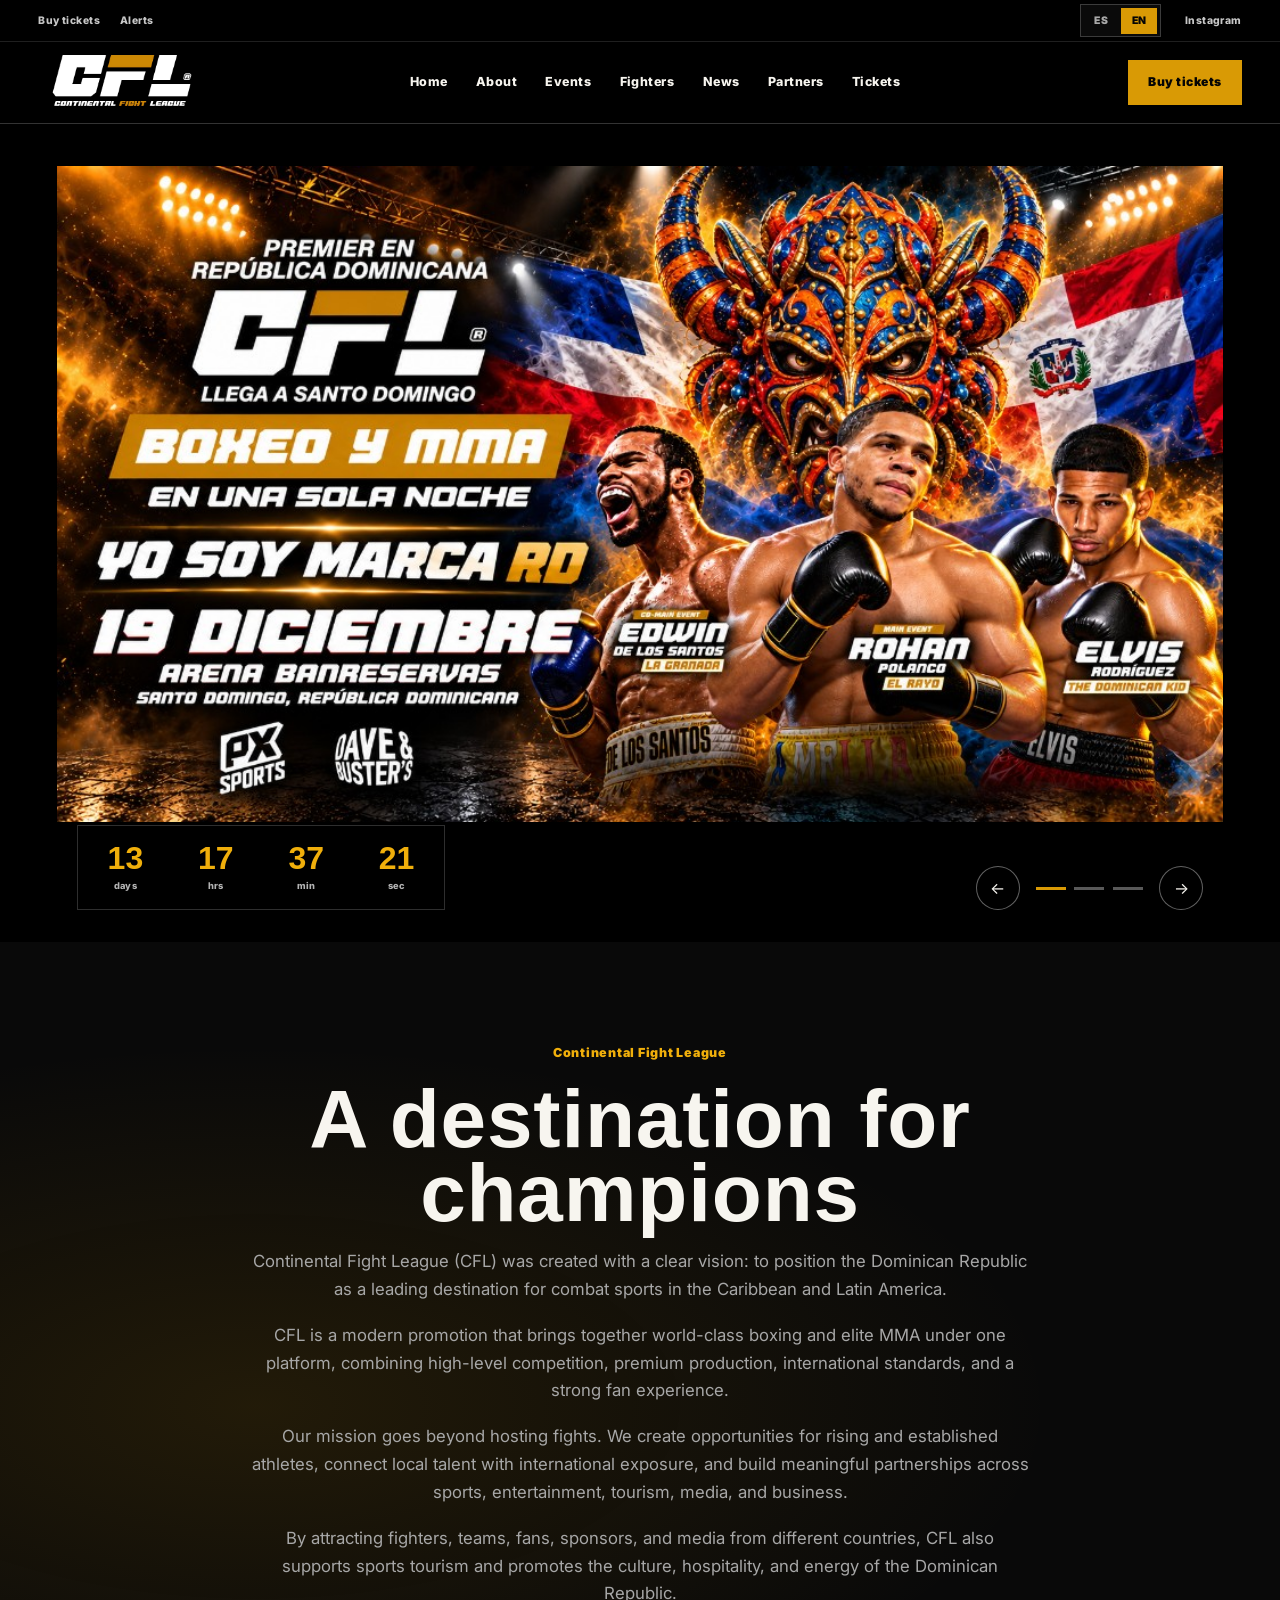
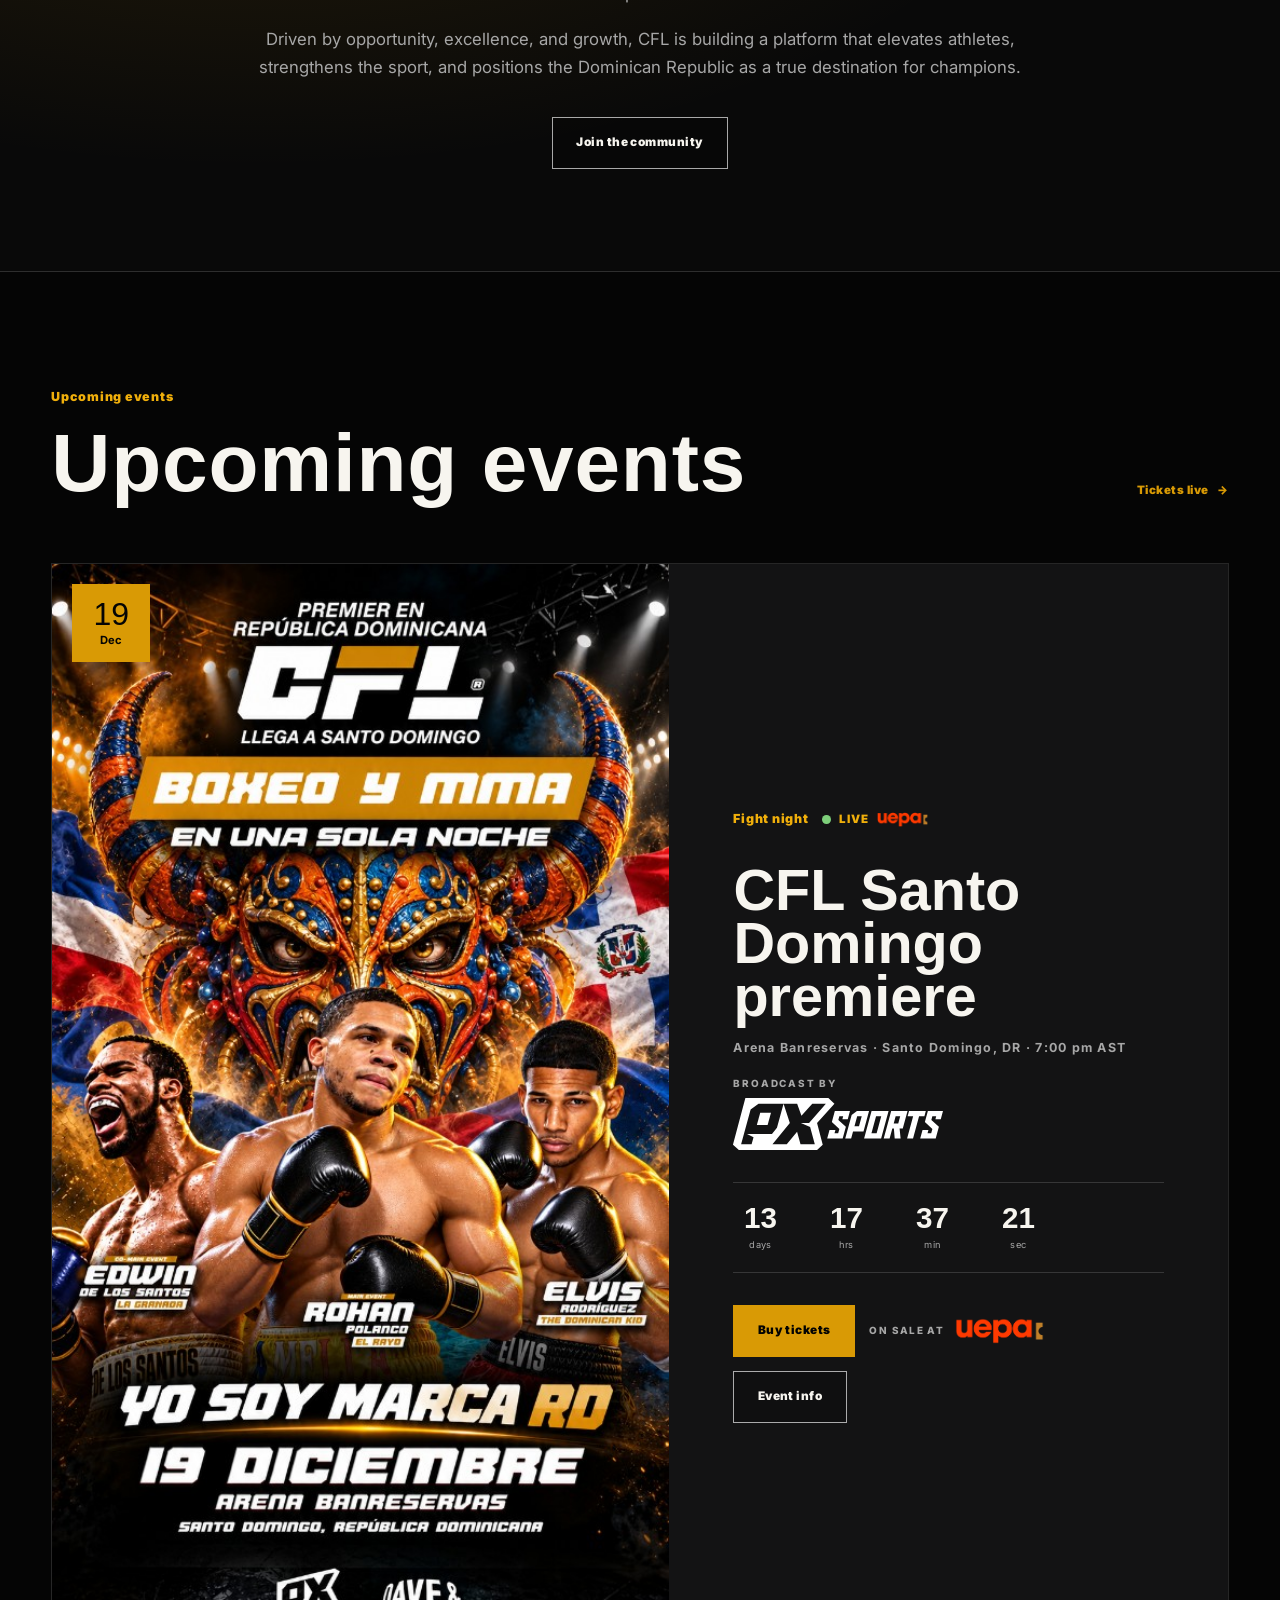
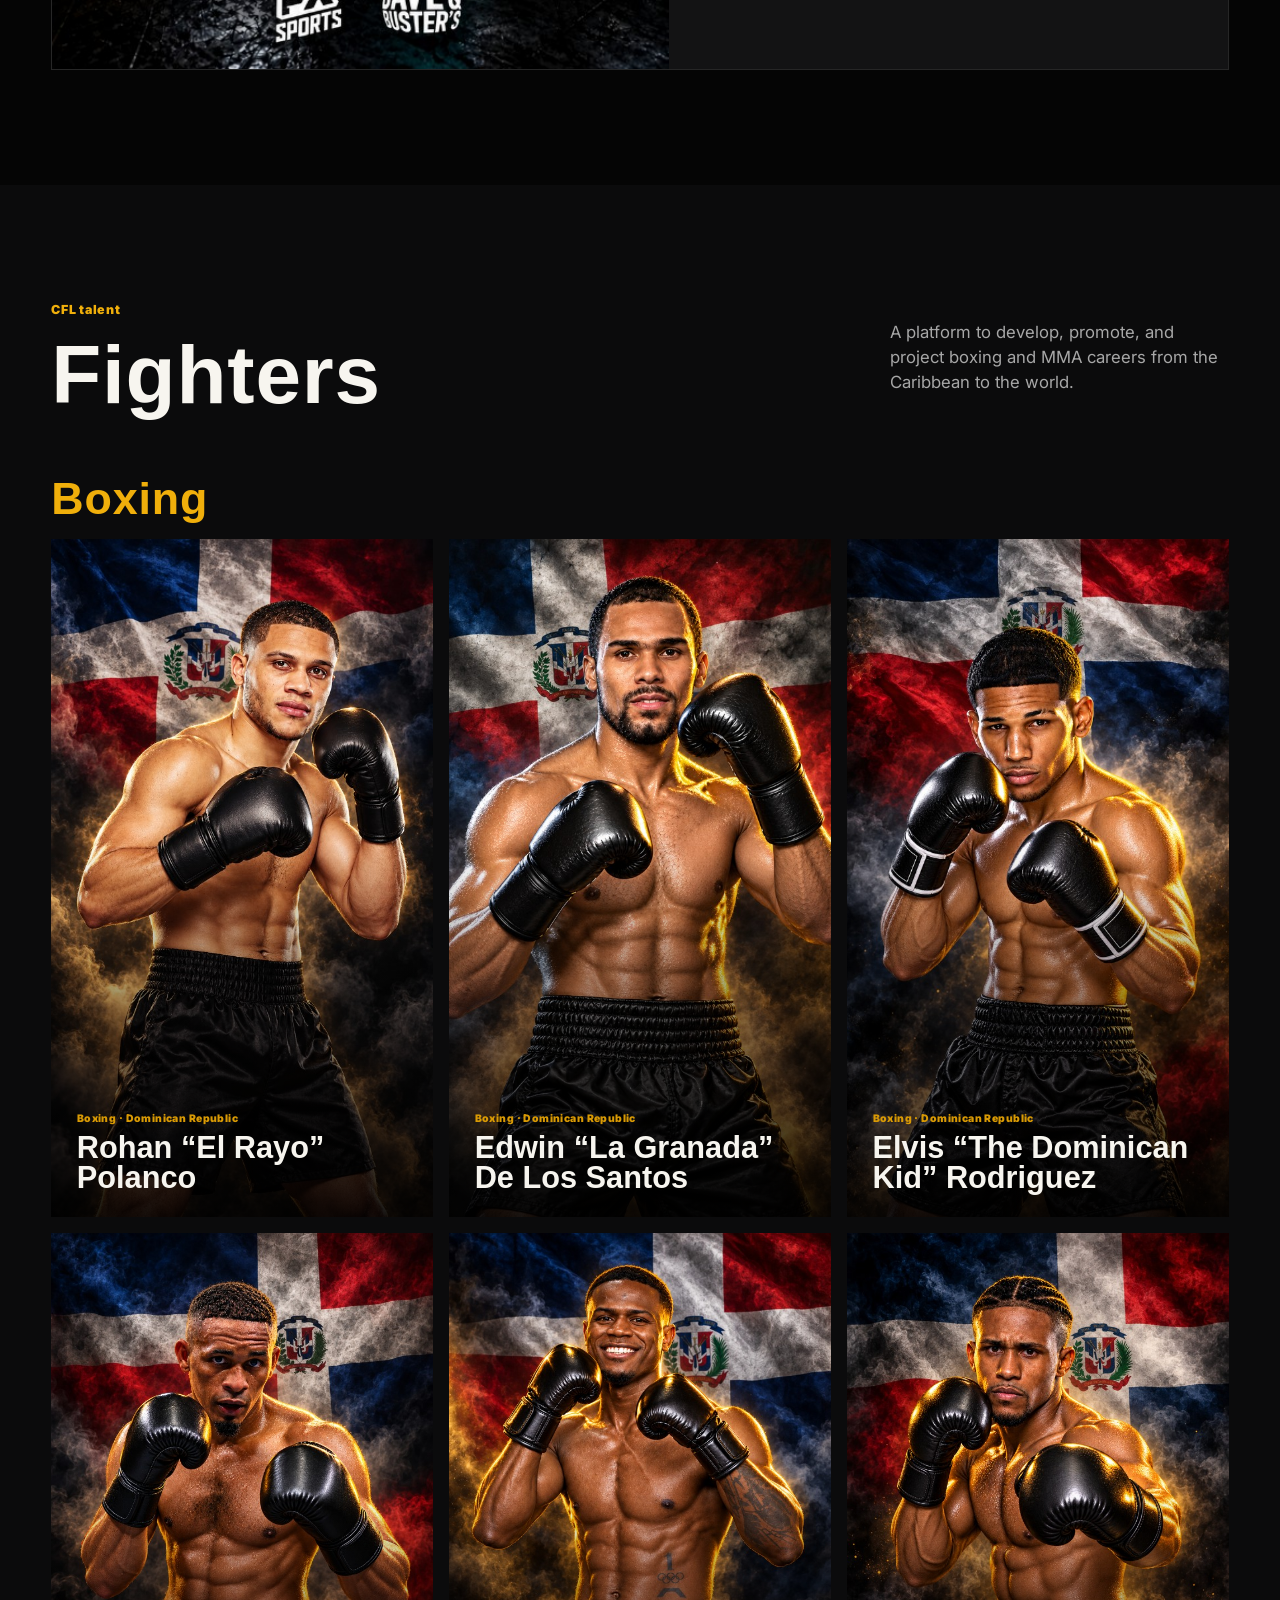
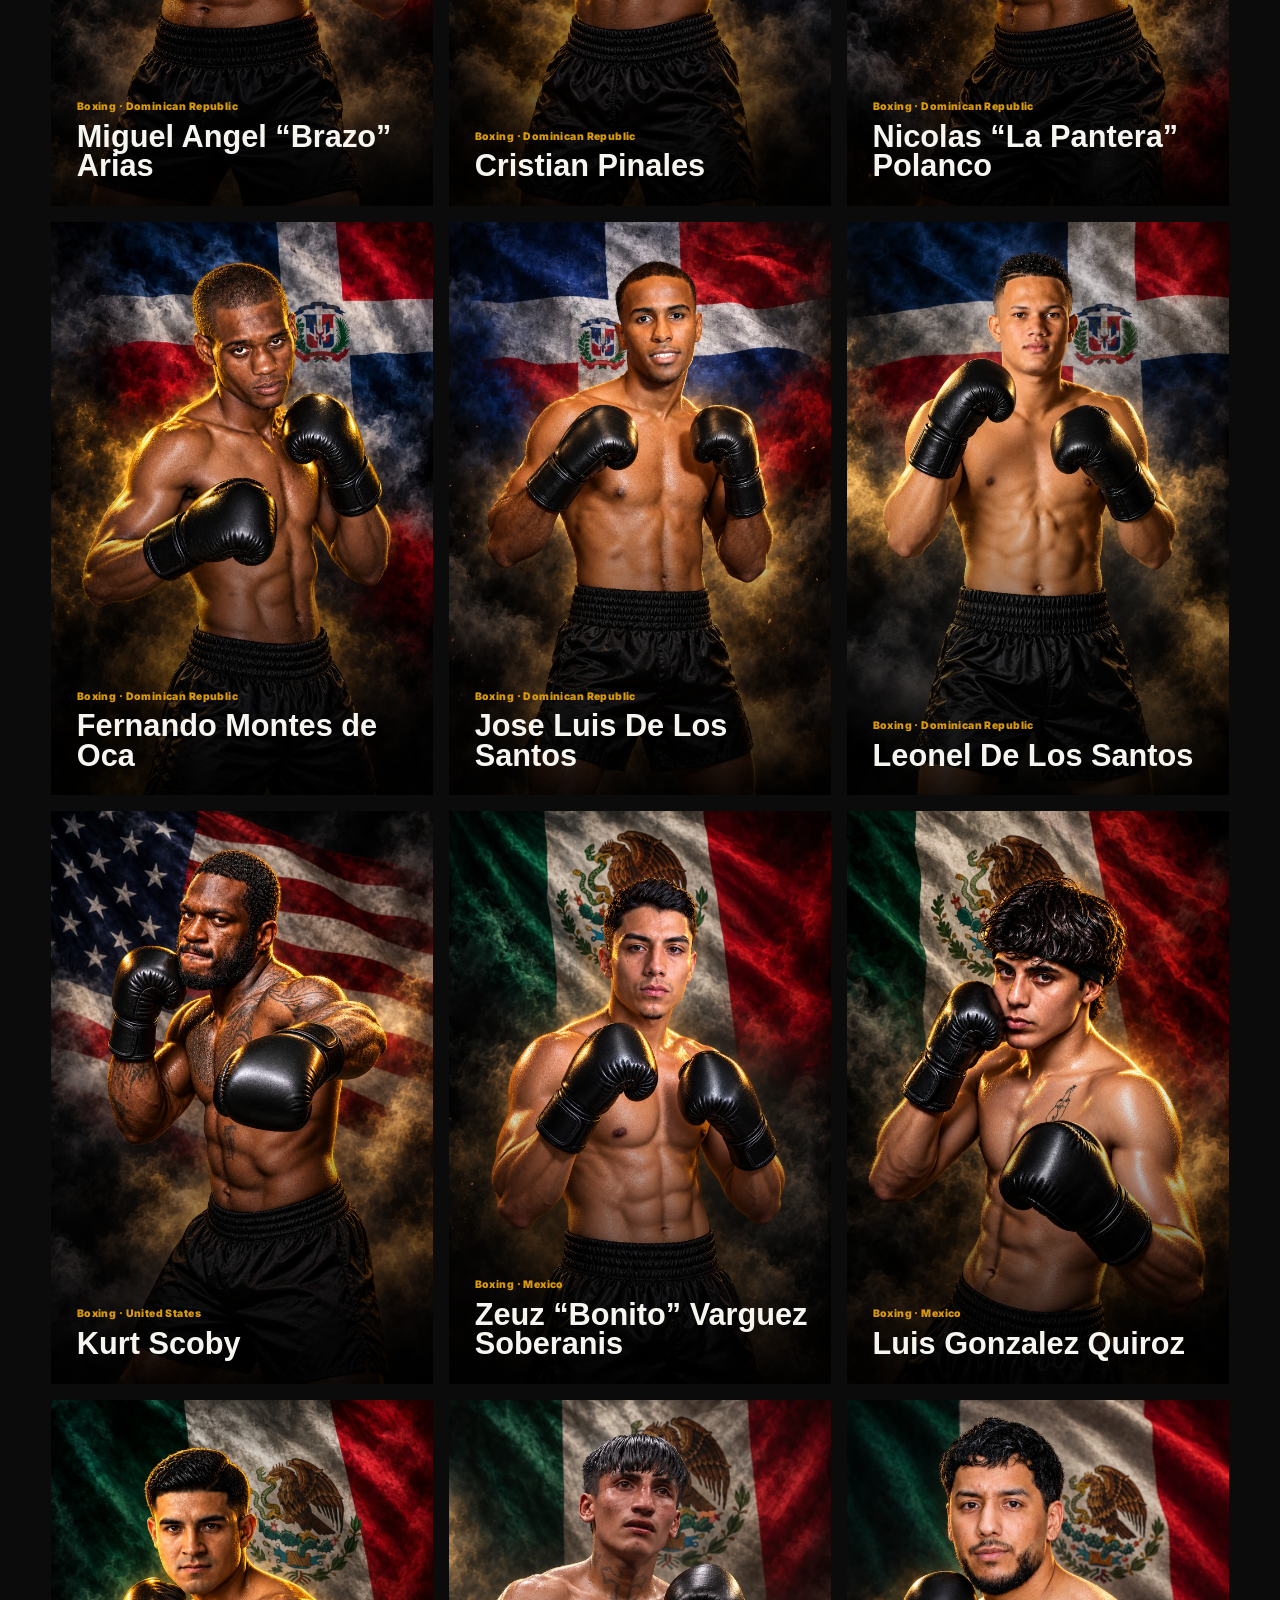
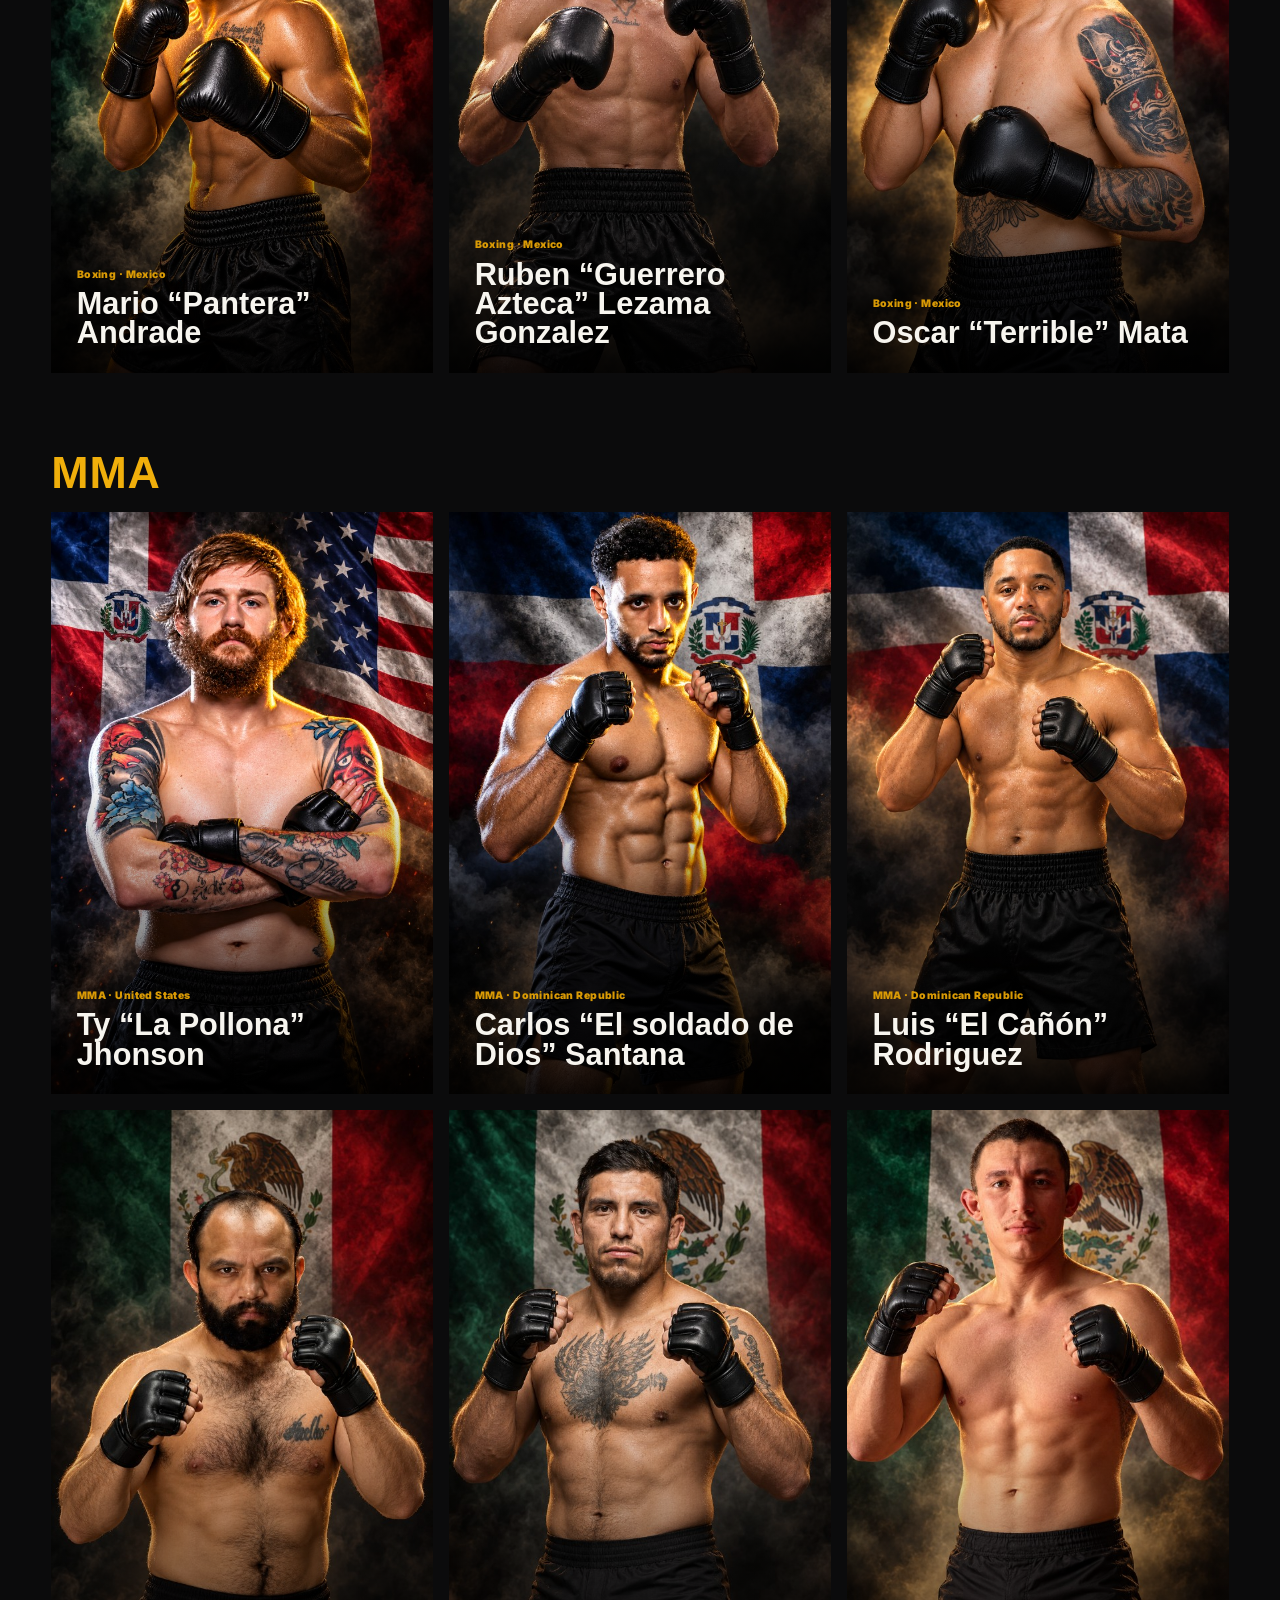
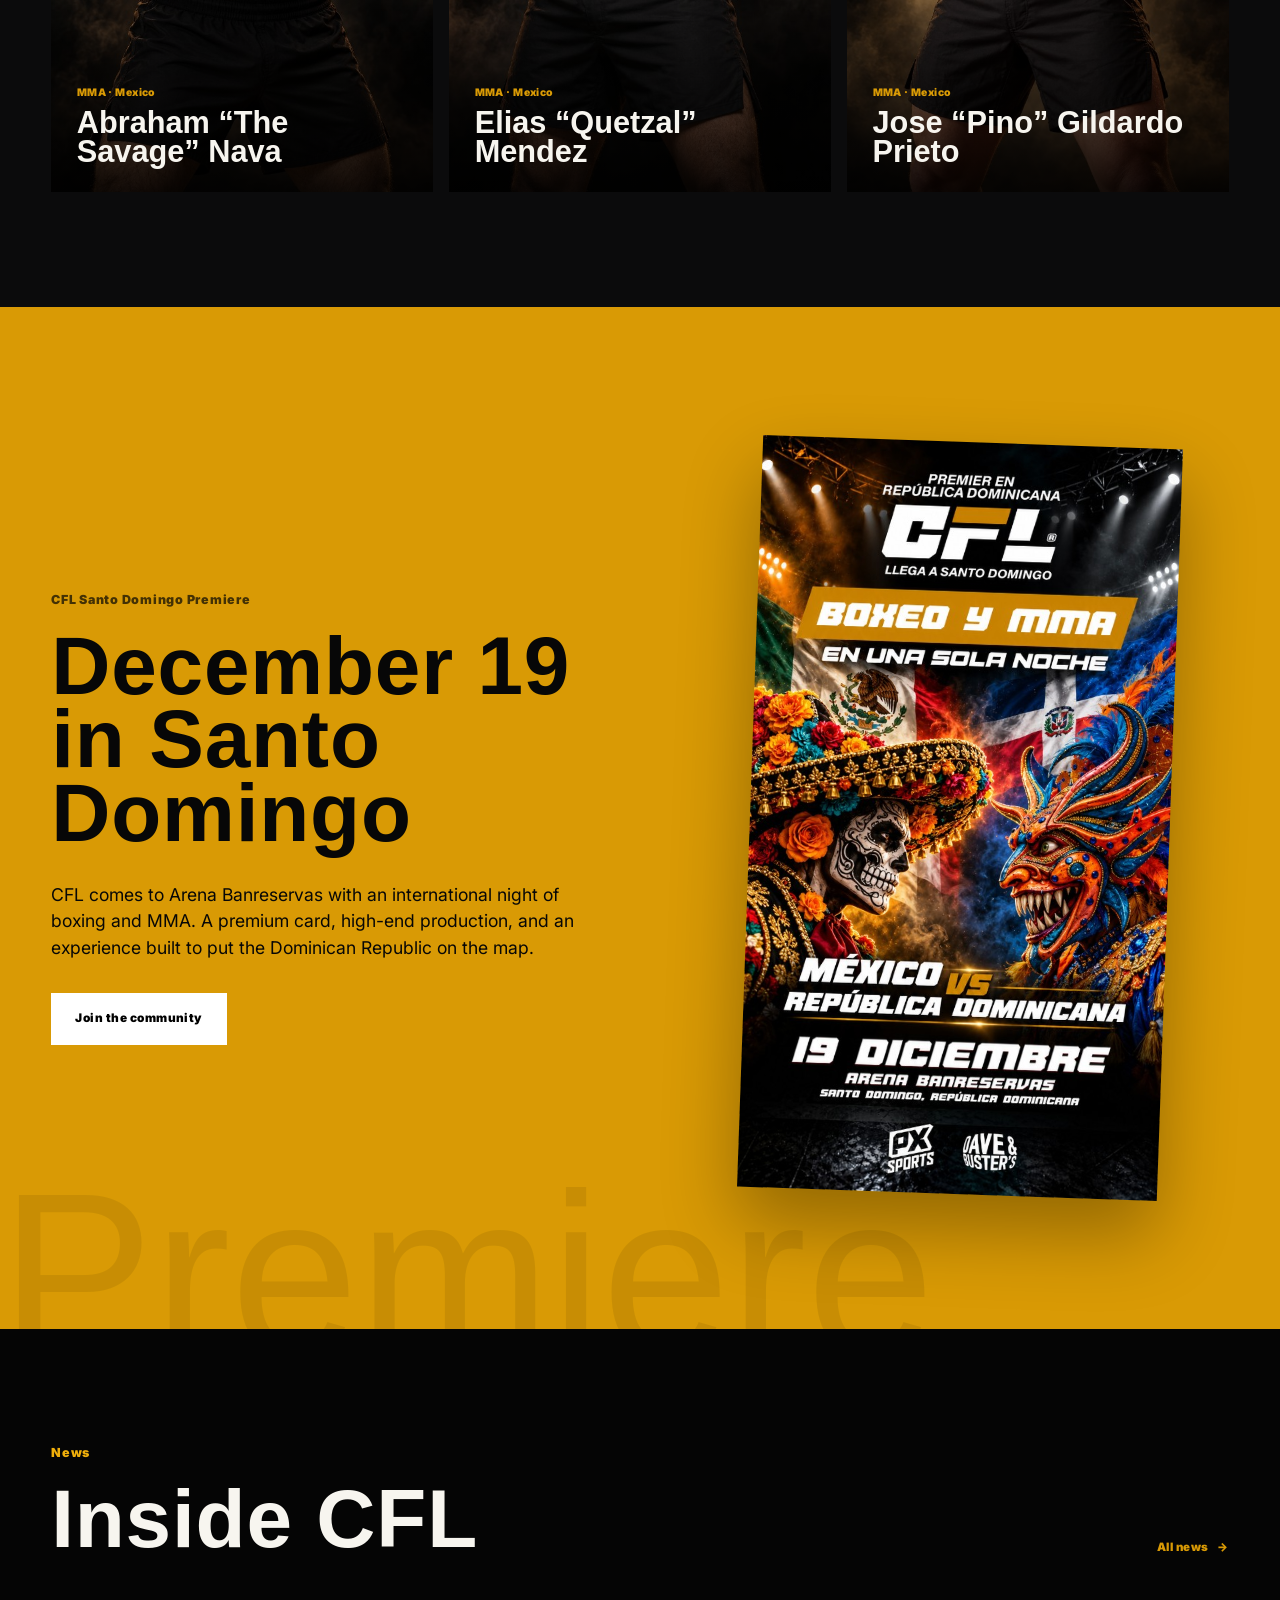
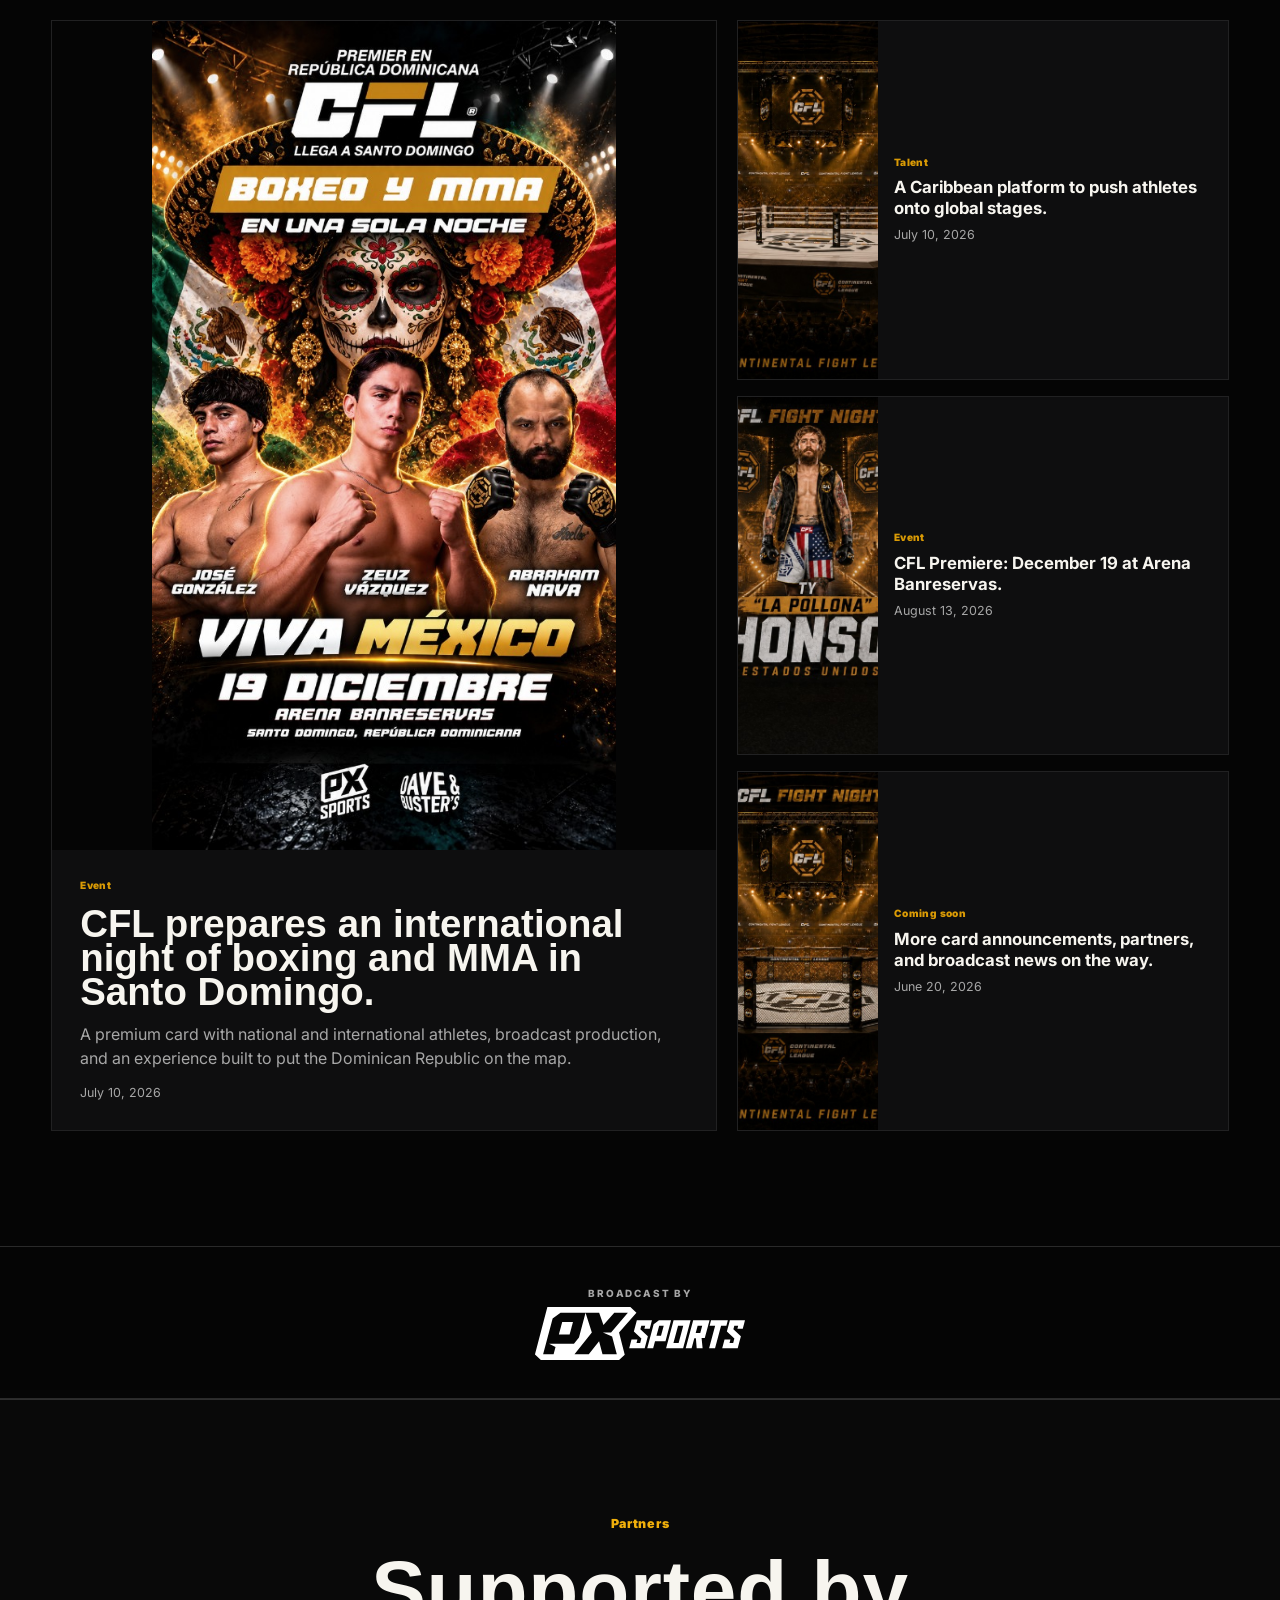
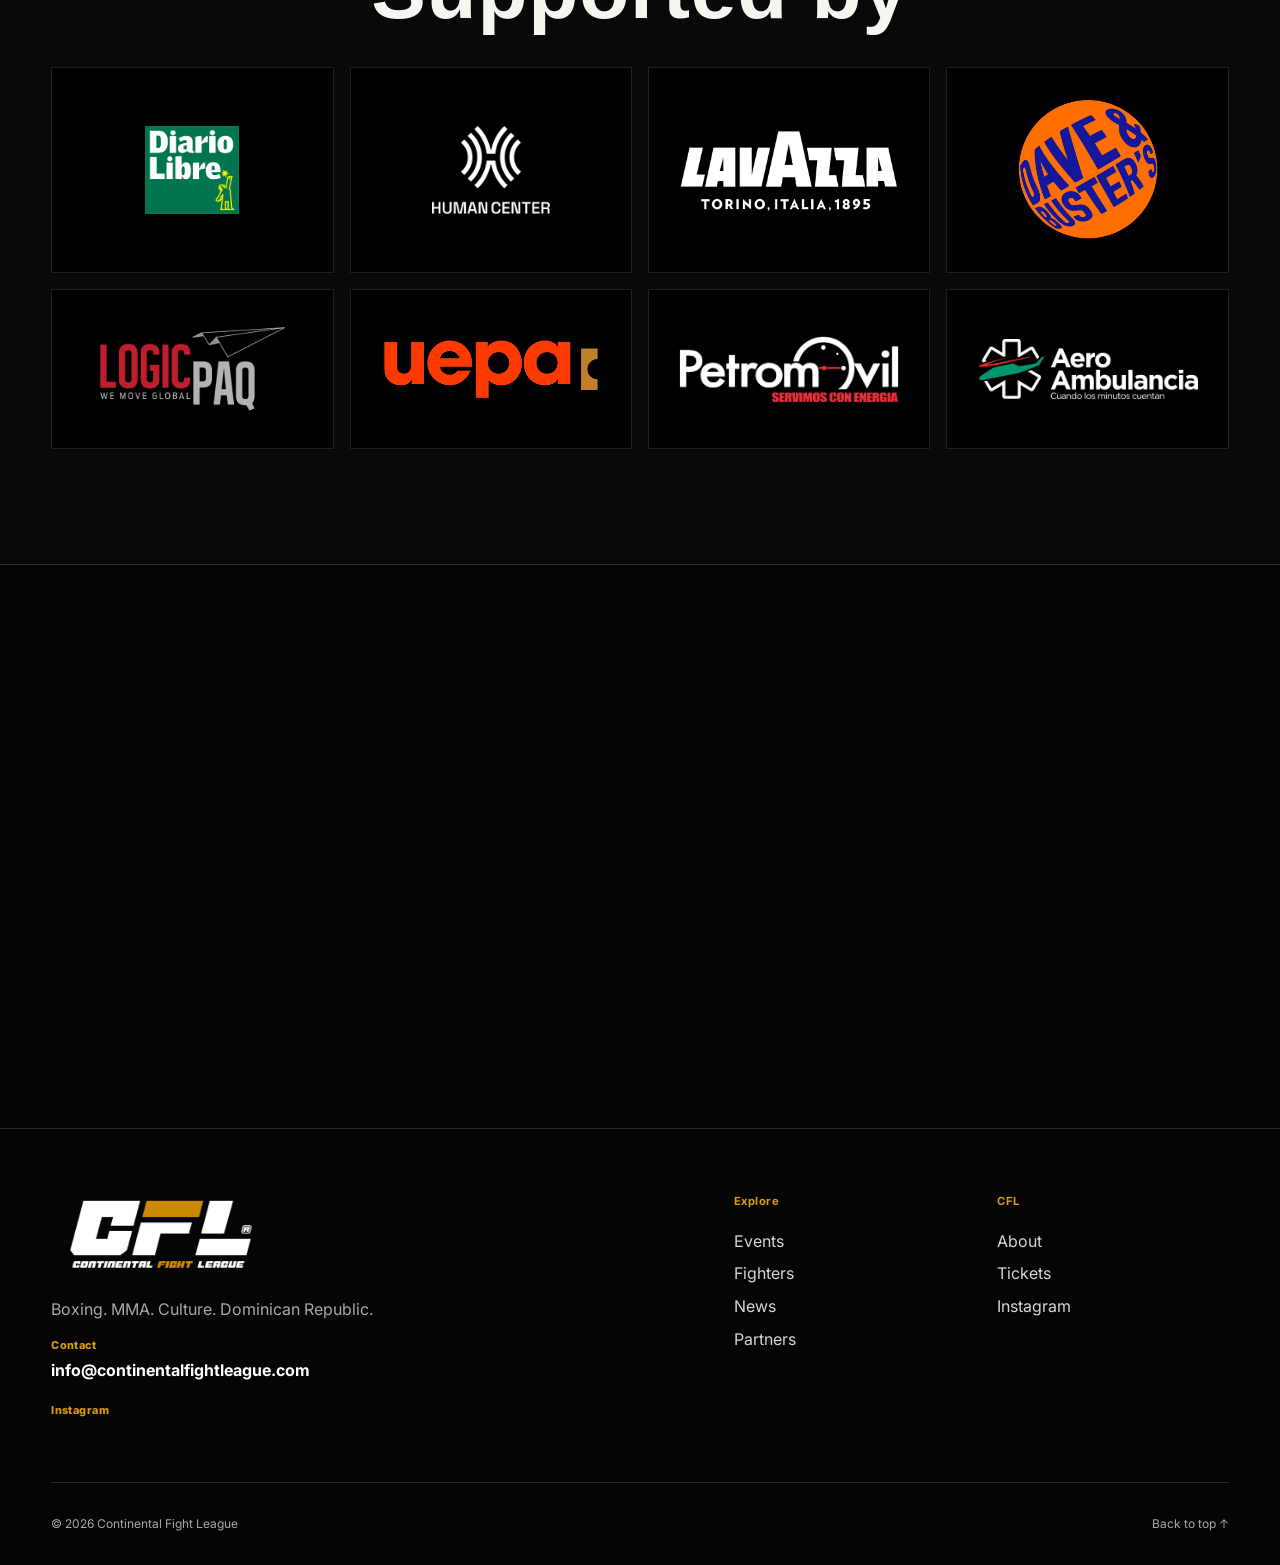
==== commit 0b878091: "Add Uepa, Petromovil, and Aero Ambulancia as partners. Show the Uepa logo wherever tickets are on sa" ====
--- a/index.html
+++ b/index.html
@@ -11,7 +11,7 @@
   <link rel="preconnect" href="https://fonts.googleapis.com" />
   <link rel="preconnect" href="https://fonts.gstatic.com" crossorigin />
   <link href="https://fonts.googleapis.com/css2?family=Inter:wght@400;600;700;800;900&display=swap" rel="stylesheet" />
-  <link rel="stylesheet" href="styles.css?v=15" />
+  <link rel="stylesheet" href="styles.css?v=16" />
   <script>
     document.documentElement.lang = localStorage.getItem("cfl-lang") || "en";
   </script>
@@ -131,6 +131,7 @@
             <a class="tickets-chip" href="tickets.html" data-ticket-chip data-opens="2026-11-10T18:00:00-04:00">
               <span class="tickets-live-dot" aria-hidden="true"></span>
               <span data-ticket-chip-label>Tickets live</span>
+              <img src="assets/partner-uepa.png?v=1" alt="Uepa Tickets" />
             </a>
           </p>
           <h3 data-i18n="event_title">CFL Santo Domingo premiere</h3>
@@ -147,6 +148,10 @@
           </div>
           <div class="event-actions">
             <a class="button button-primary" href="tickets.html" data-i18n="buy_tickets">Comprar boletos</a>
+            <a class="ticket-seller" href="https://uepatickets.com/tickets/es-do/entradas-deporte-continental-fight-league-2026" target="_blank" rel="noopener noreferrer">
+              <span data-i18n="tickets_seller">En venta en</span>
+              <img src="assets/partner-uepa.png?v=1" alt="Uepa Tickets" />
+            </a>
             <a class="button button-ghost" href="#talento" data-i18n="event_info">Info del evento</a>
           </div>
         </div>
@@ -439,6 +444,15 @@
         <a class="partner-card partner-card-logo" href="https://do.logicpaq.com/" target="_blank" rel="noopener noreferrer">
           <img src="assets/partner-logicpaq.png" alt="LogicPaq" />
         </a>
+        <a class="partner-card partner-card-logo" href="https://uepatickets.com/tickets/es-do/entradas-deporte-continental-fight-league-2026" target="_blank" rel="noopener noreferrer">
+          <img src="assets/partner-uepa.png?v=1" alt="Uepa Tickets" />
+        </a>
+        <a class="partner-card partner-card-logo" href="https://petromovil.com.do/" target="_blank" rel="noopener noreferrer">
+          <img src="assets/partner-petromovil.png?v=2" alt="Petromovil" />
+        </a>
+        <a class="partner-card partner-card-logo" href="https://confirma.do/" target="_blank" rel="noopener noreferrer">
+          <img src="assets/partner-aero-ambulancia.png?v=2" alt="Aero Ambulancia" />
+        </a>
       </div>
     </section>
 
@@ -496,7 +510,7 @@
     </div>
   </footer>
 
-  <script src="i18n.js?v=9"></script>
+  <script src="i18n.js?v=10"></script>
   <script src="script.js?v=3"></script>
 </body>
 </html>
--- a/styles.css
+++ b/styles.css
@@ -341,6 +341,33 @@
 .event-card-countdown strong { font-family: var(--display); font-size: 1.85rem; line-height: 1; }
 .event-card-countdown span { margin-top: .3rem; color: var(--muted); font-size: .58rem; letter-spacing: .04em; }
 .event-actions { display: flex; flex-wrap: wrap; gap: .9rem; align-items: center; margin-top: .5rem; }
+.ticket-seller {
+  display: inline-flex;
+  align-items: center;
+  gap: .7rem;
+  color: inherit;
+  text-decoration: none;
+}
+.ticket-seller span {
+  color: var(--muted);
+  letter-spacing: .14em;
+  font-size: .62rem;
+  font-weight: 800;
+  text-transform: uppercase;
+}
+.ticket-seller img {
+  display: block;
+  height: 26px;
+  width: auto;
+}
+.tickets-buy-row {
+  display: flex;
+  flex-wrap: wrap;
+  align-items: center;
+  gap: 1rem 1.25rem;
+  margin-bottom: 1.35rem;
+}
+.tickets-buy-row .tickets-buy { margin-bottom: 0; }
 
 .broadcast-lockup {
   display: grid;
@@ -545,7 +572,7 @@
   max-width: 1360px;
   margin: 0 auto;
   display: grid;
-  grid-template-columns: repeat(5, minmax(0, 1fr));
+  grid-template-columns: repeat(4, minmax(0, 1fr));
   gap: 1rem;
 }
 .partner-card {
@@ -850,6 +877,12 @@
  text-transform: uppercase;
 }
 .tickets-chip { margin: 0; }
+.tickets-live img,
+.tickets-chip img {
+  display: block;
+  height: 15px;
+  width: auto;
+}
 .event-eyebrow {
  display: flex;
  flex-wrap: wrap;
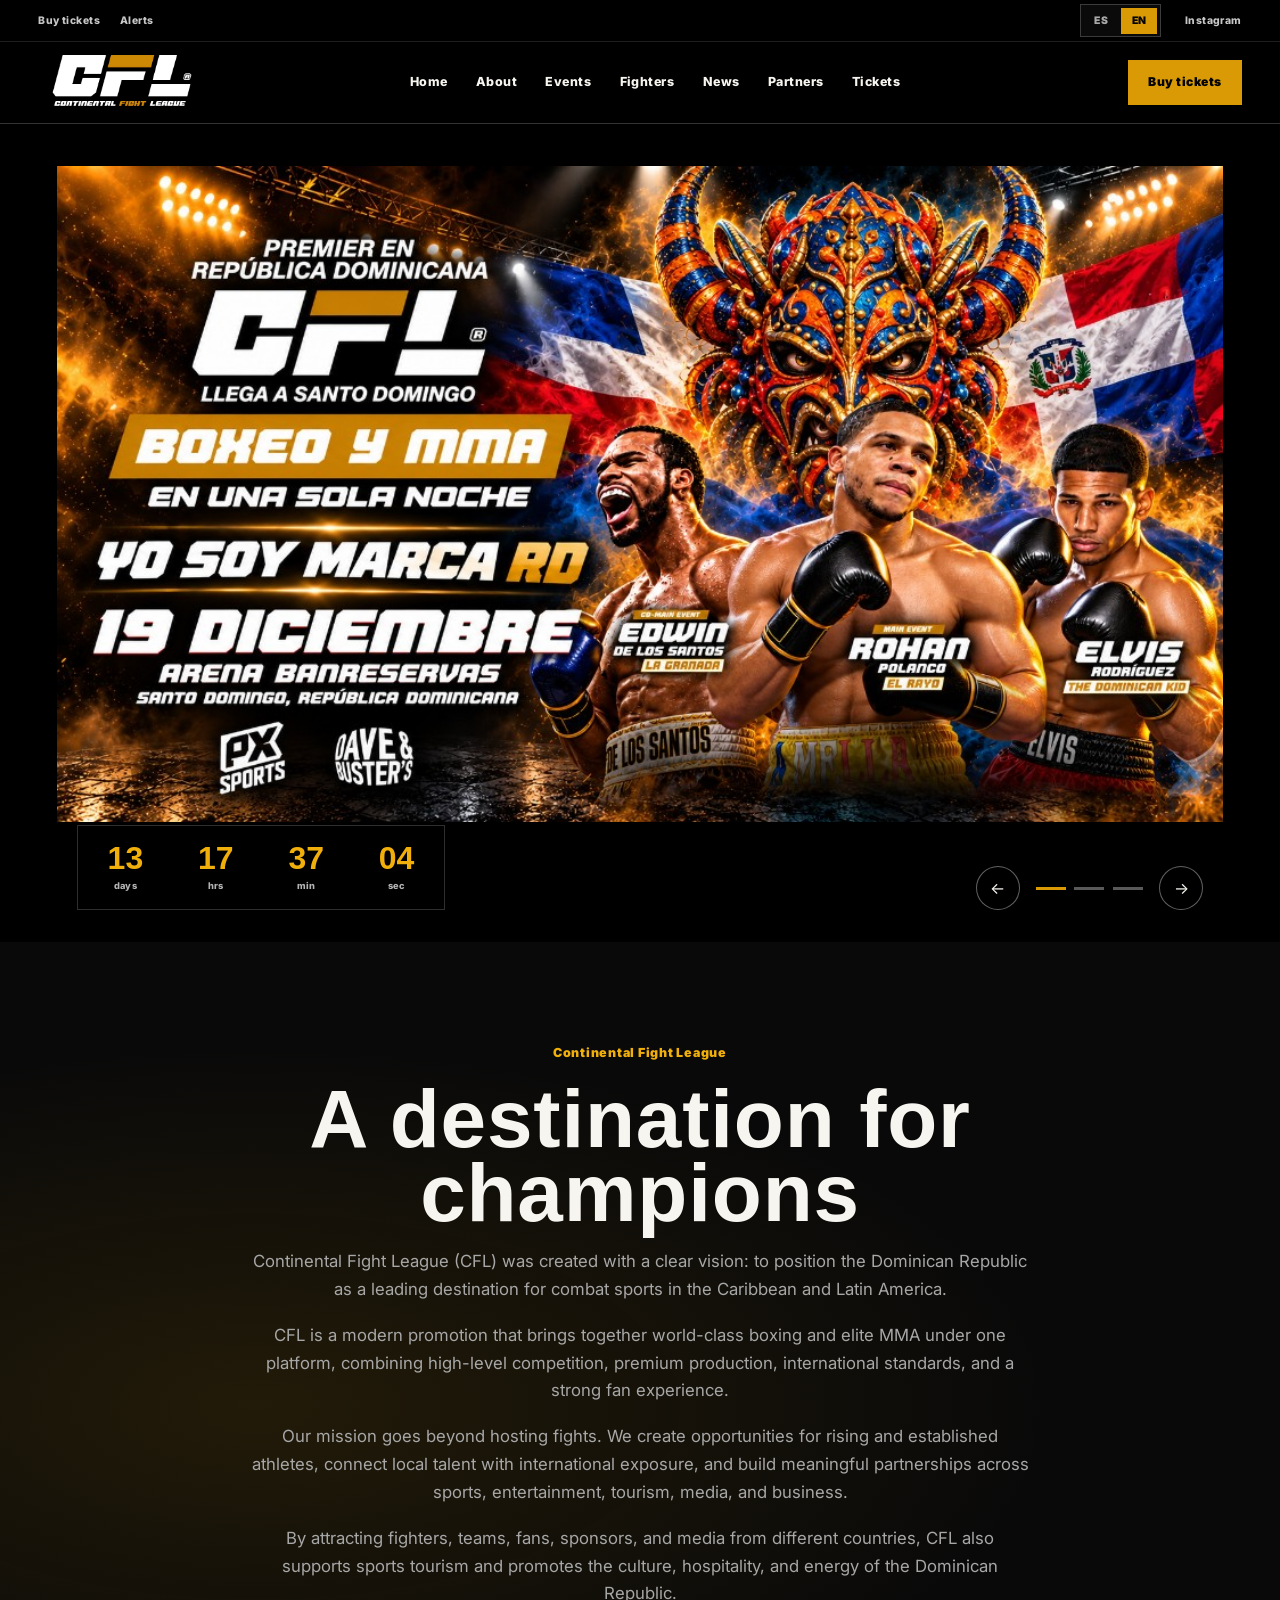
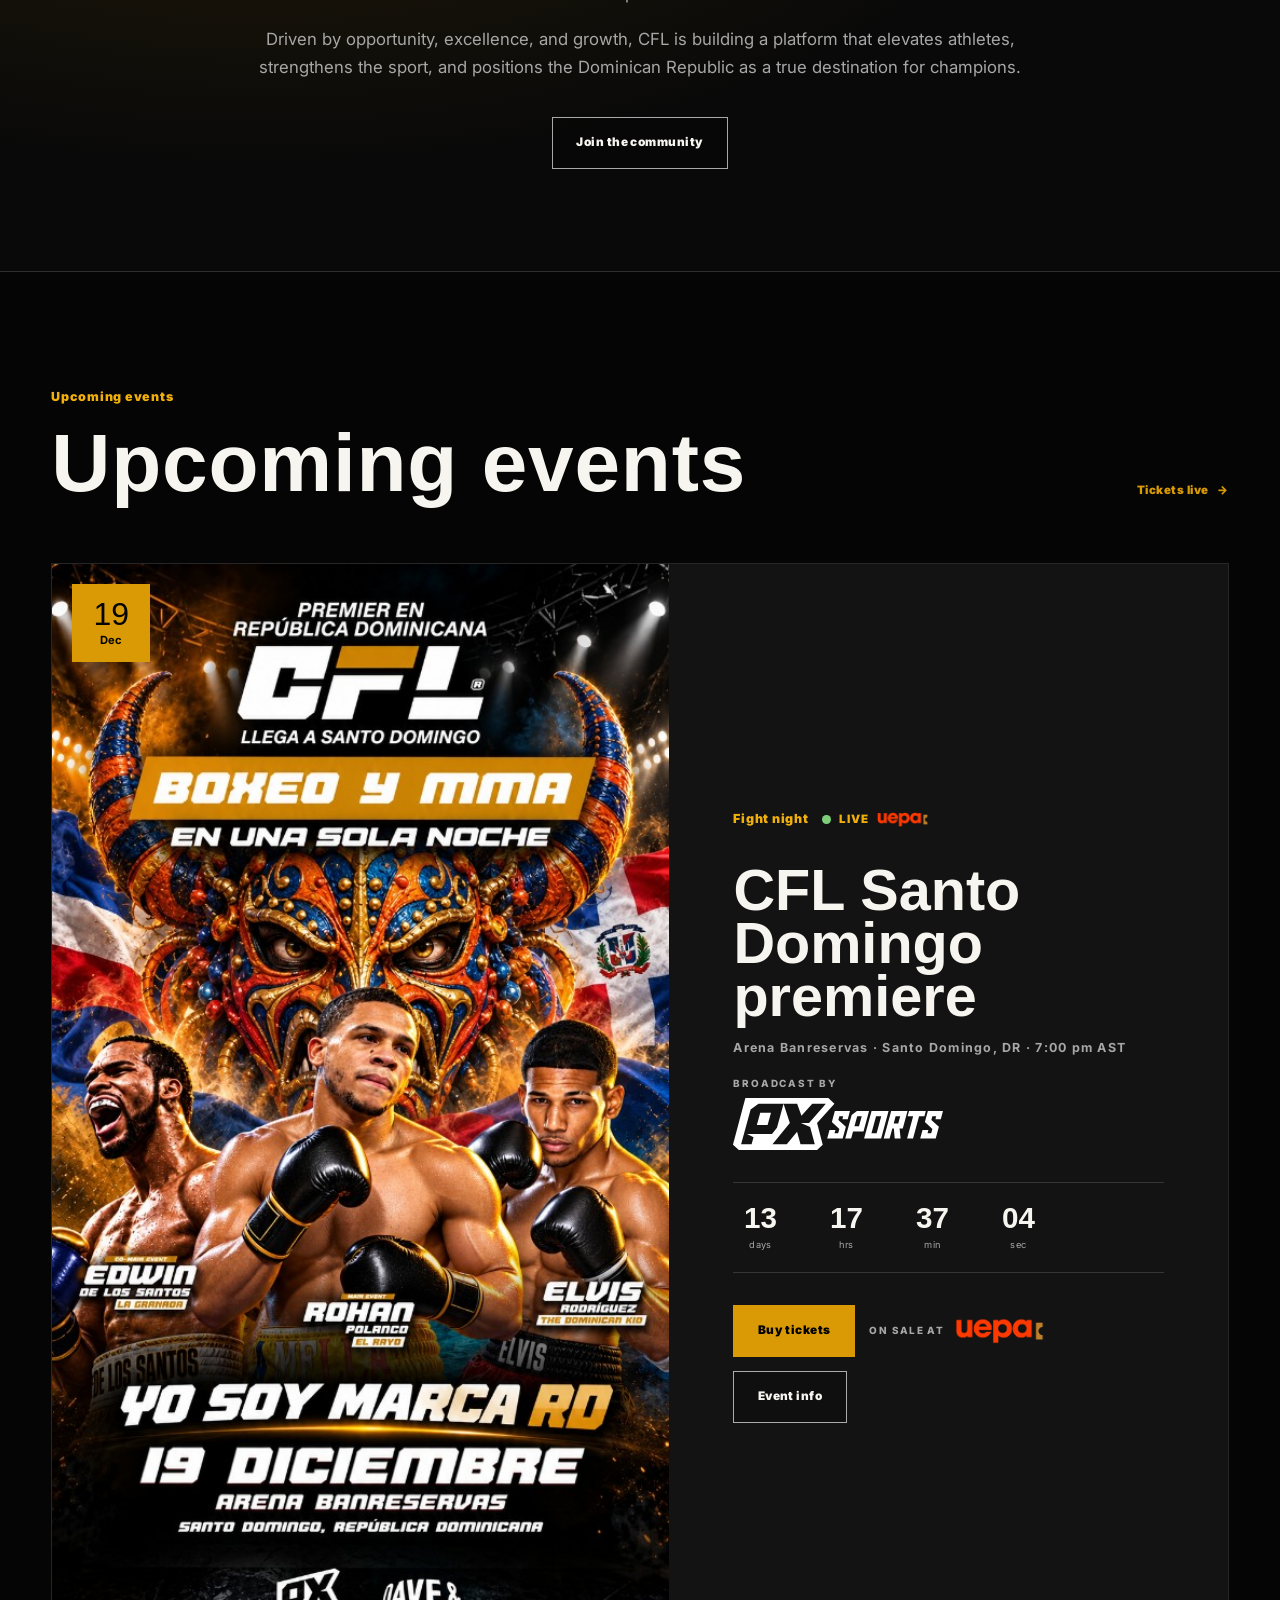
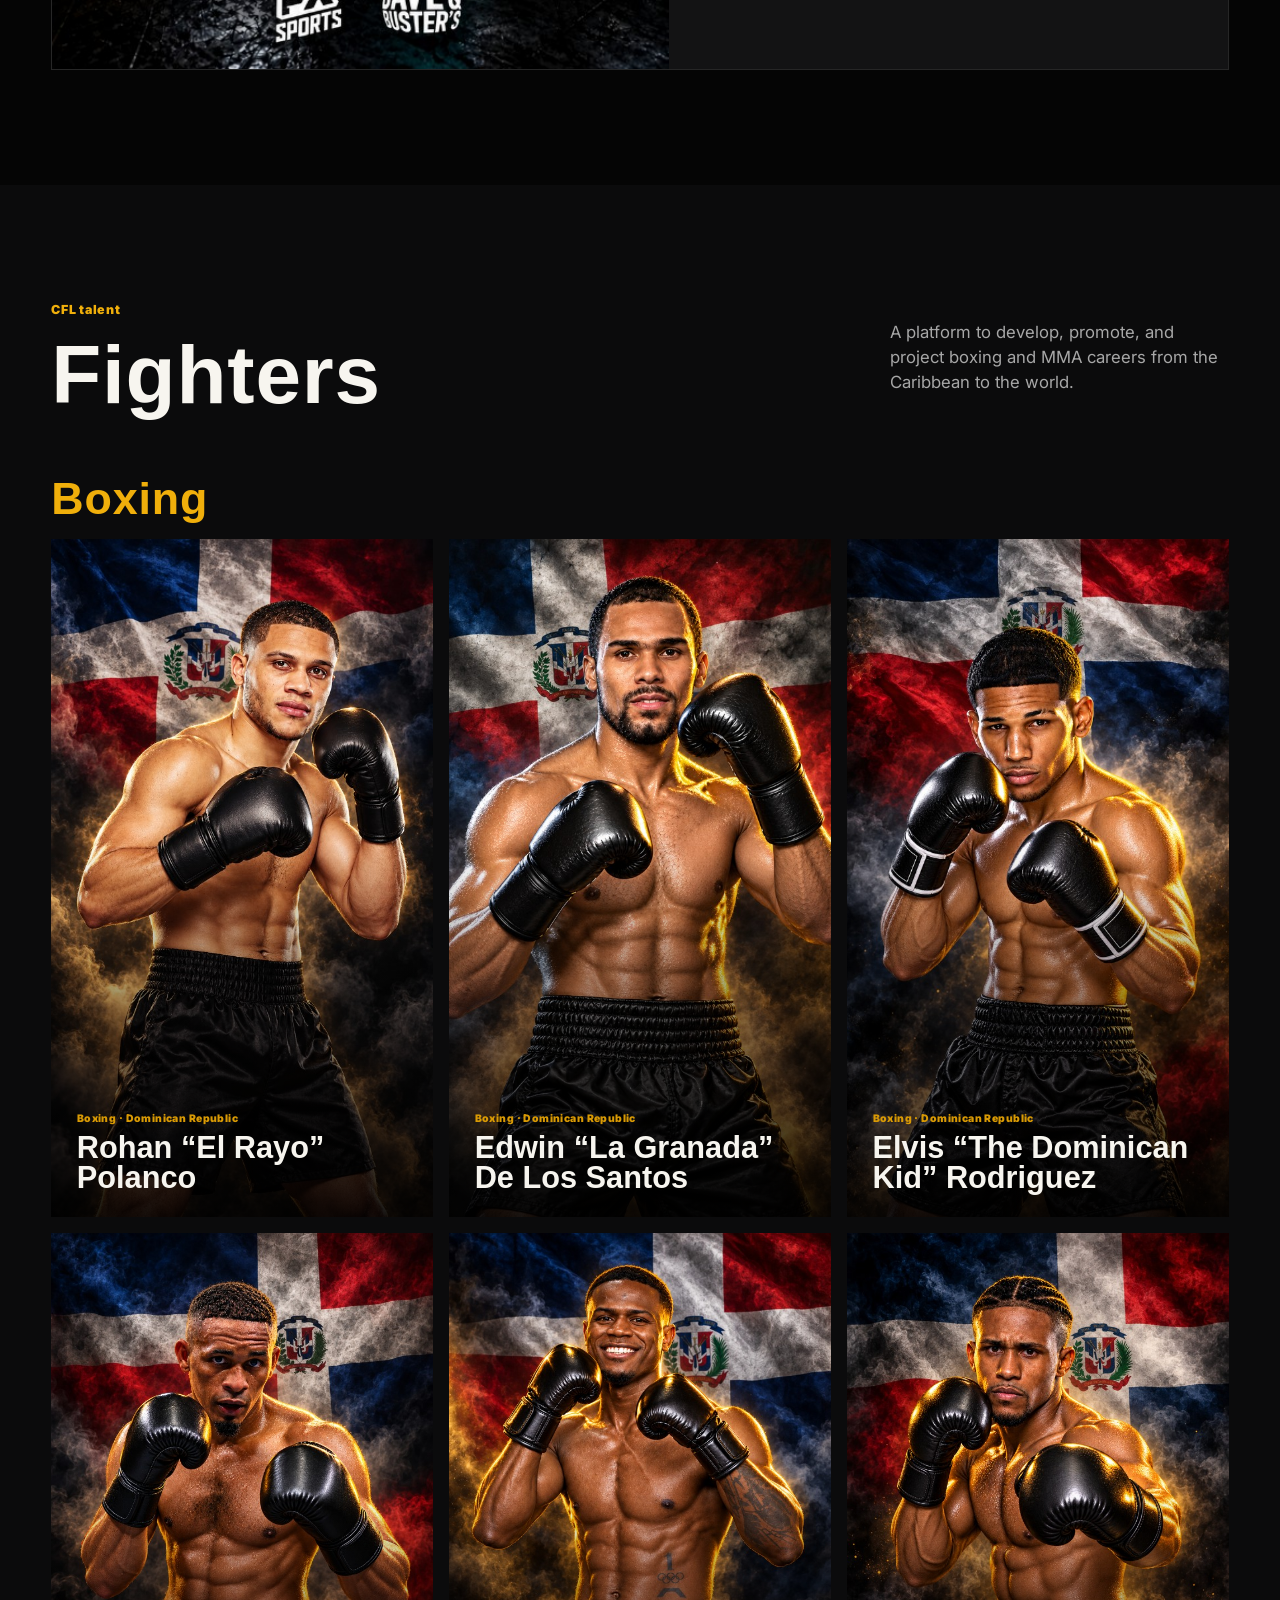
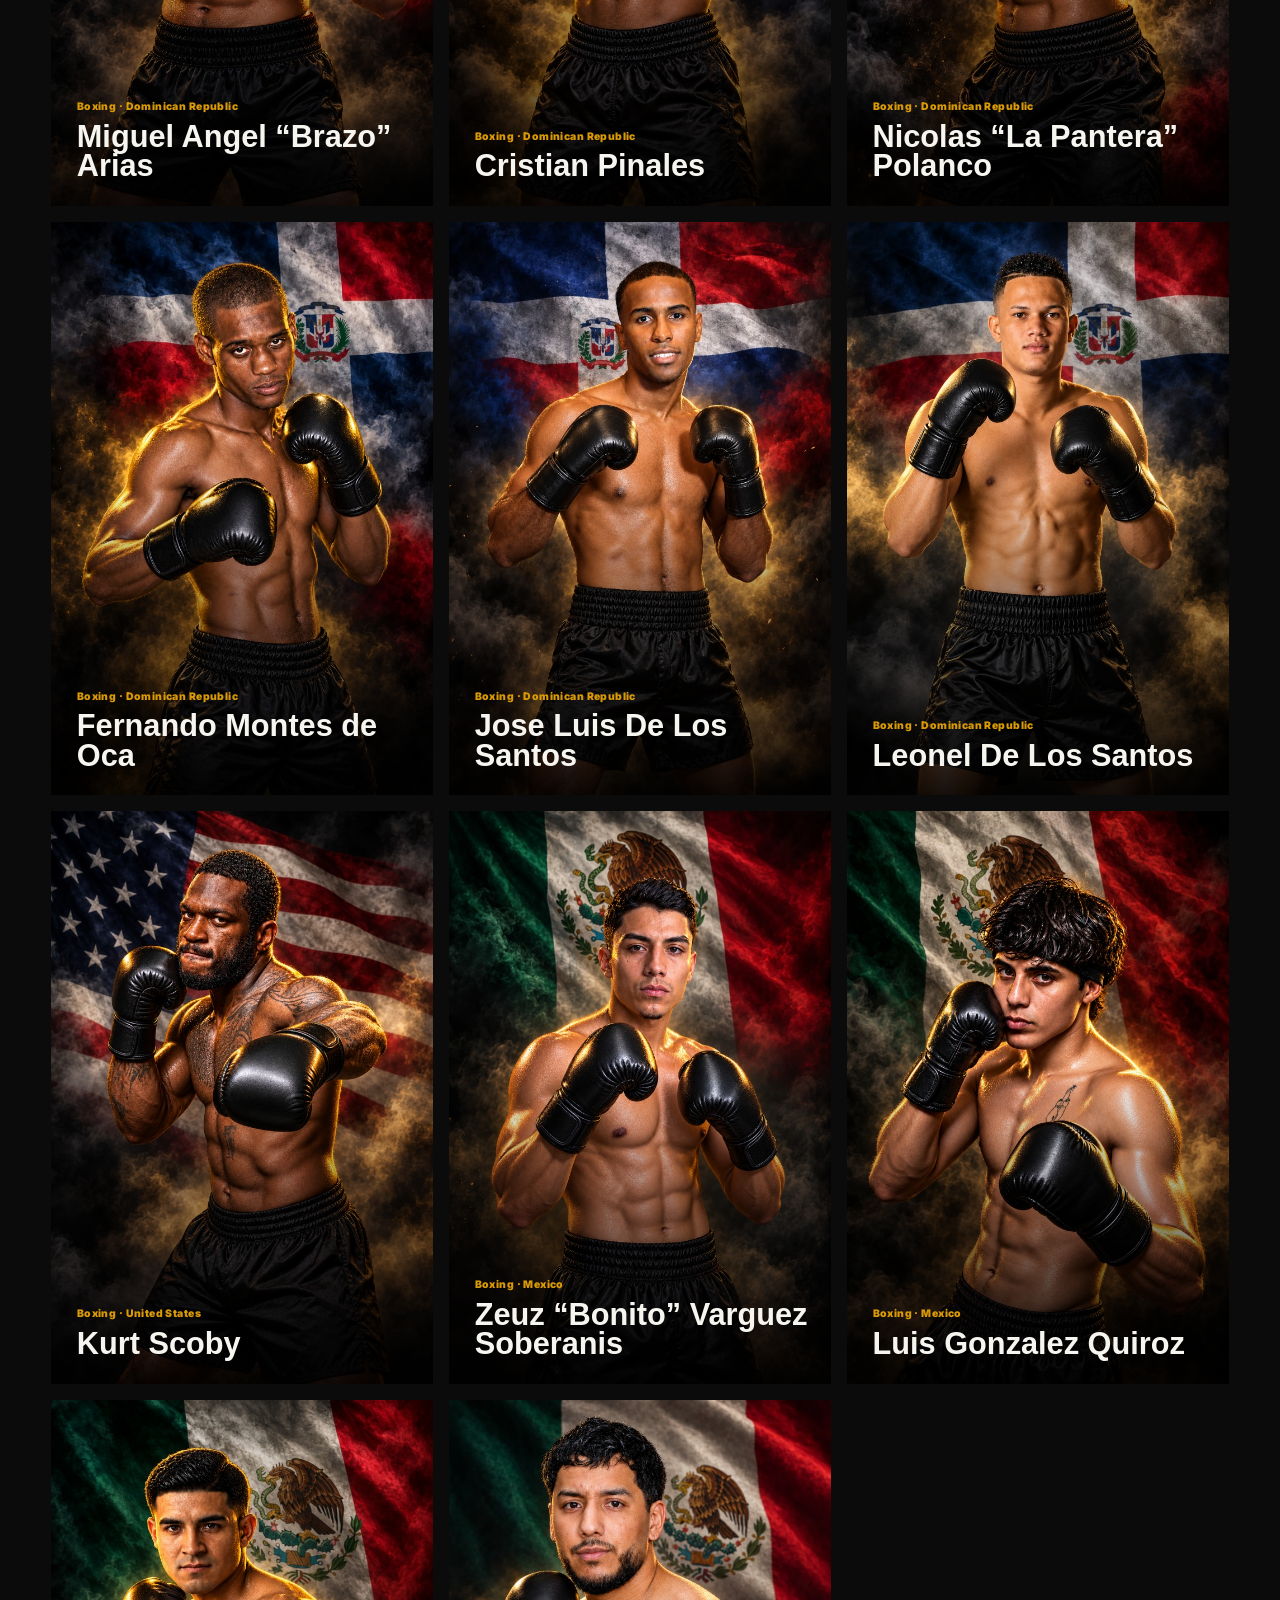
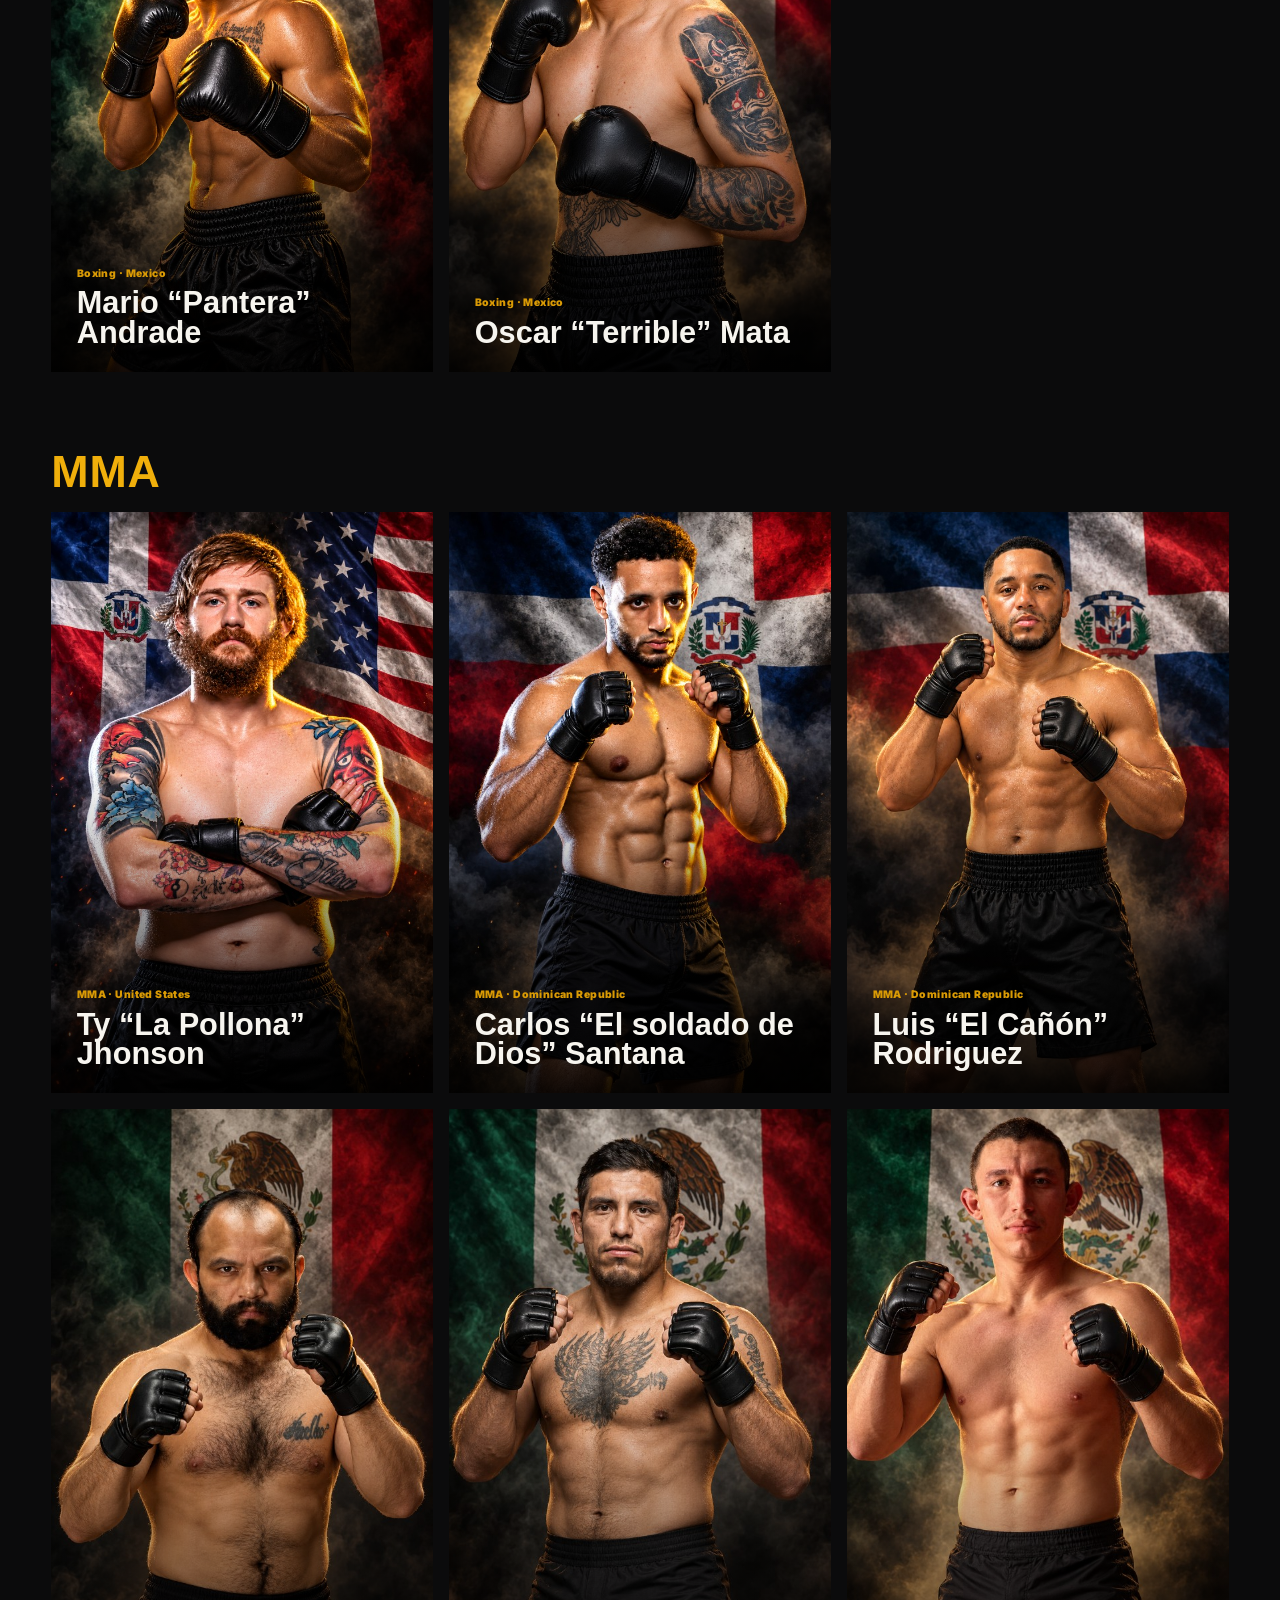
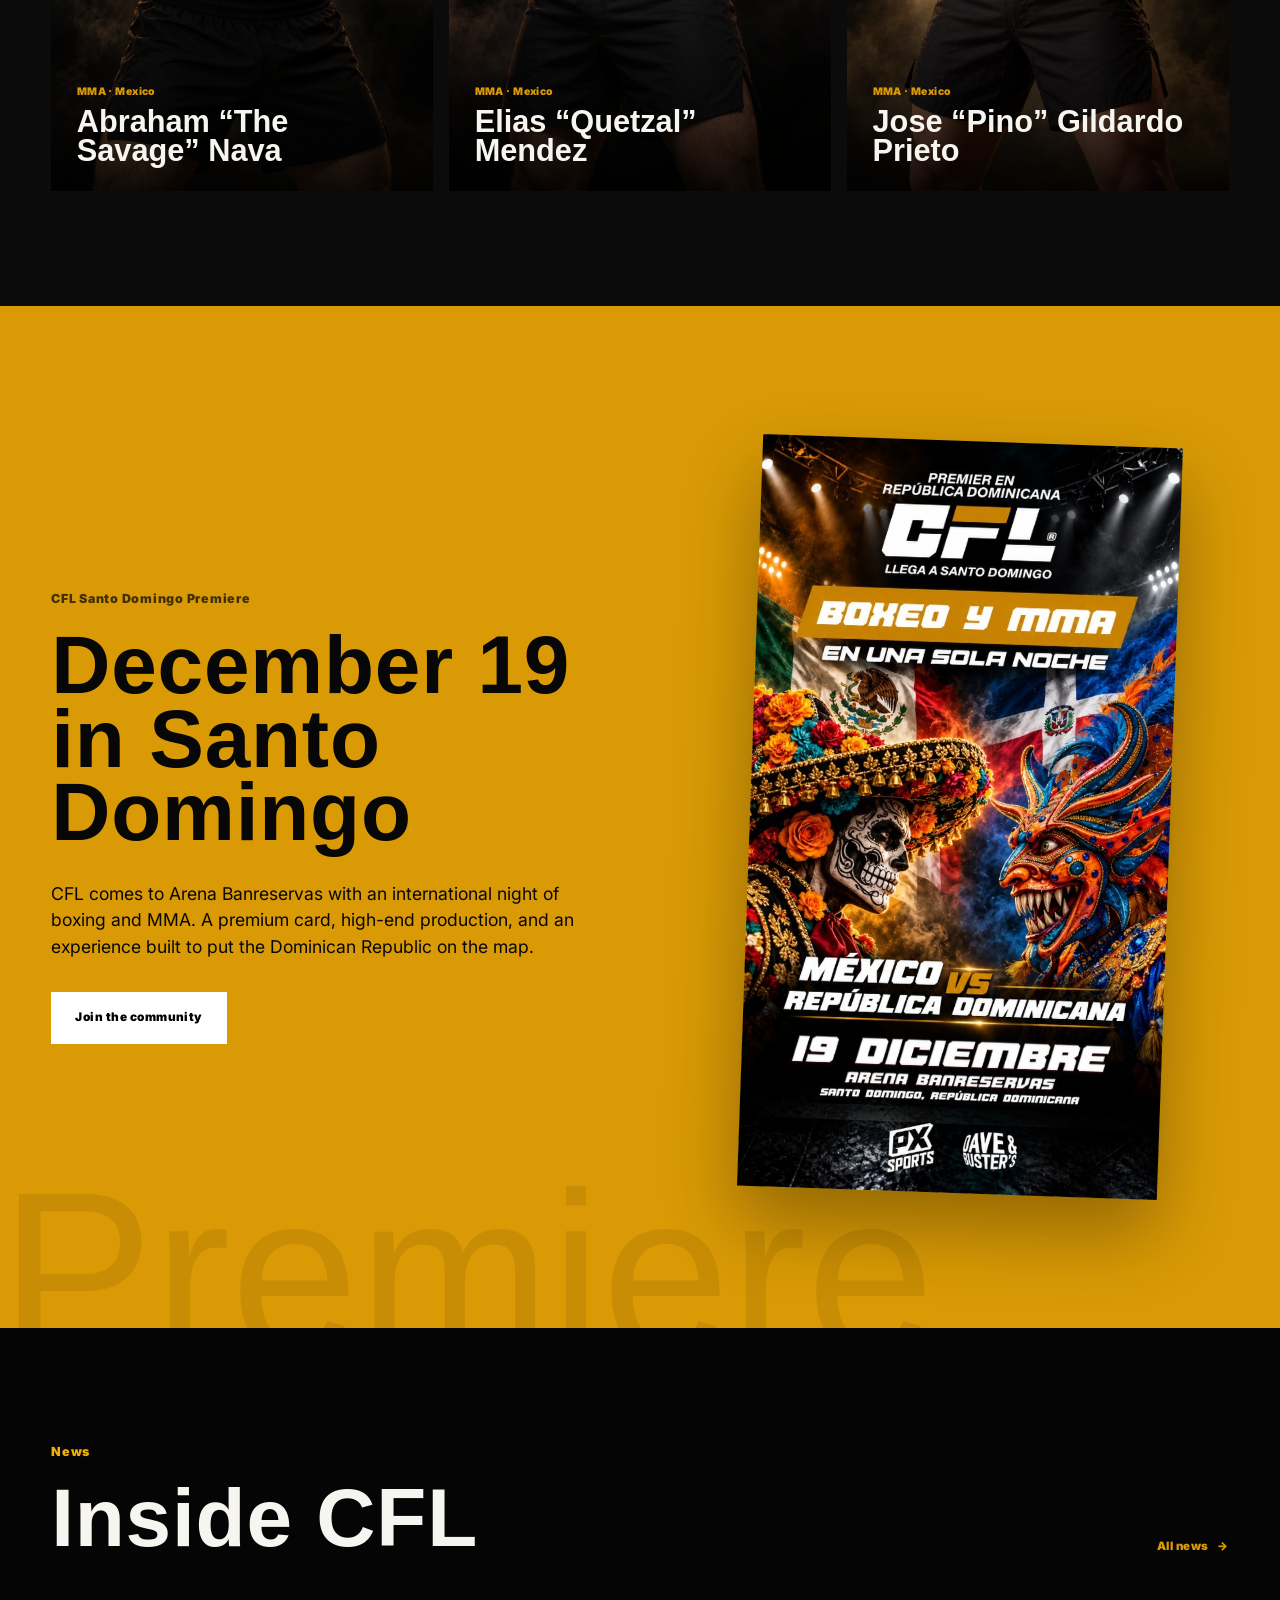
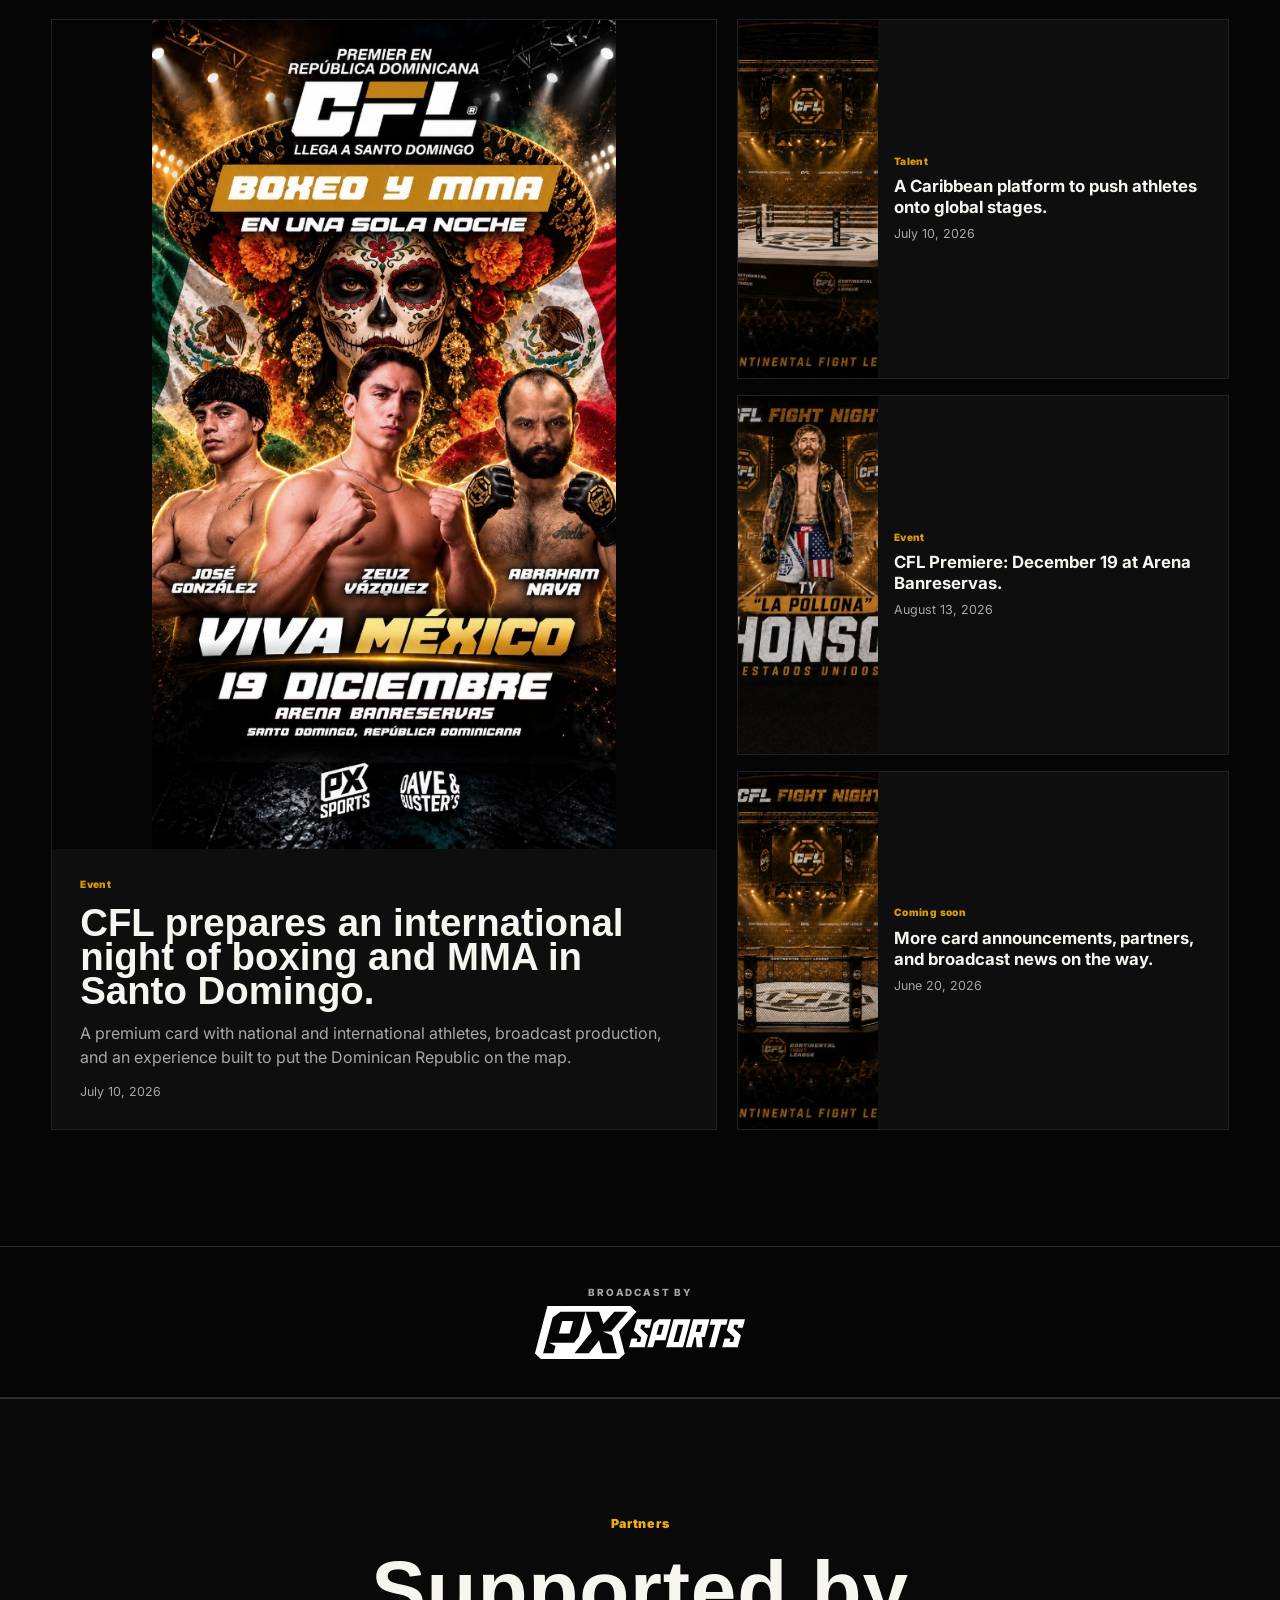
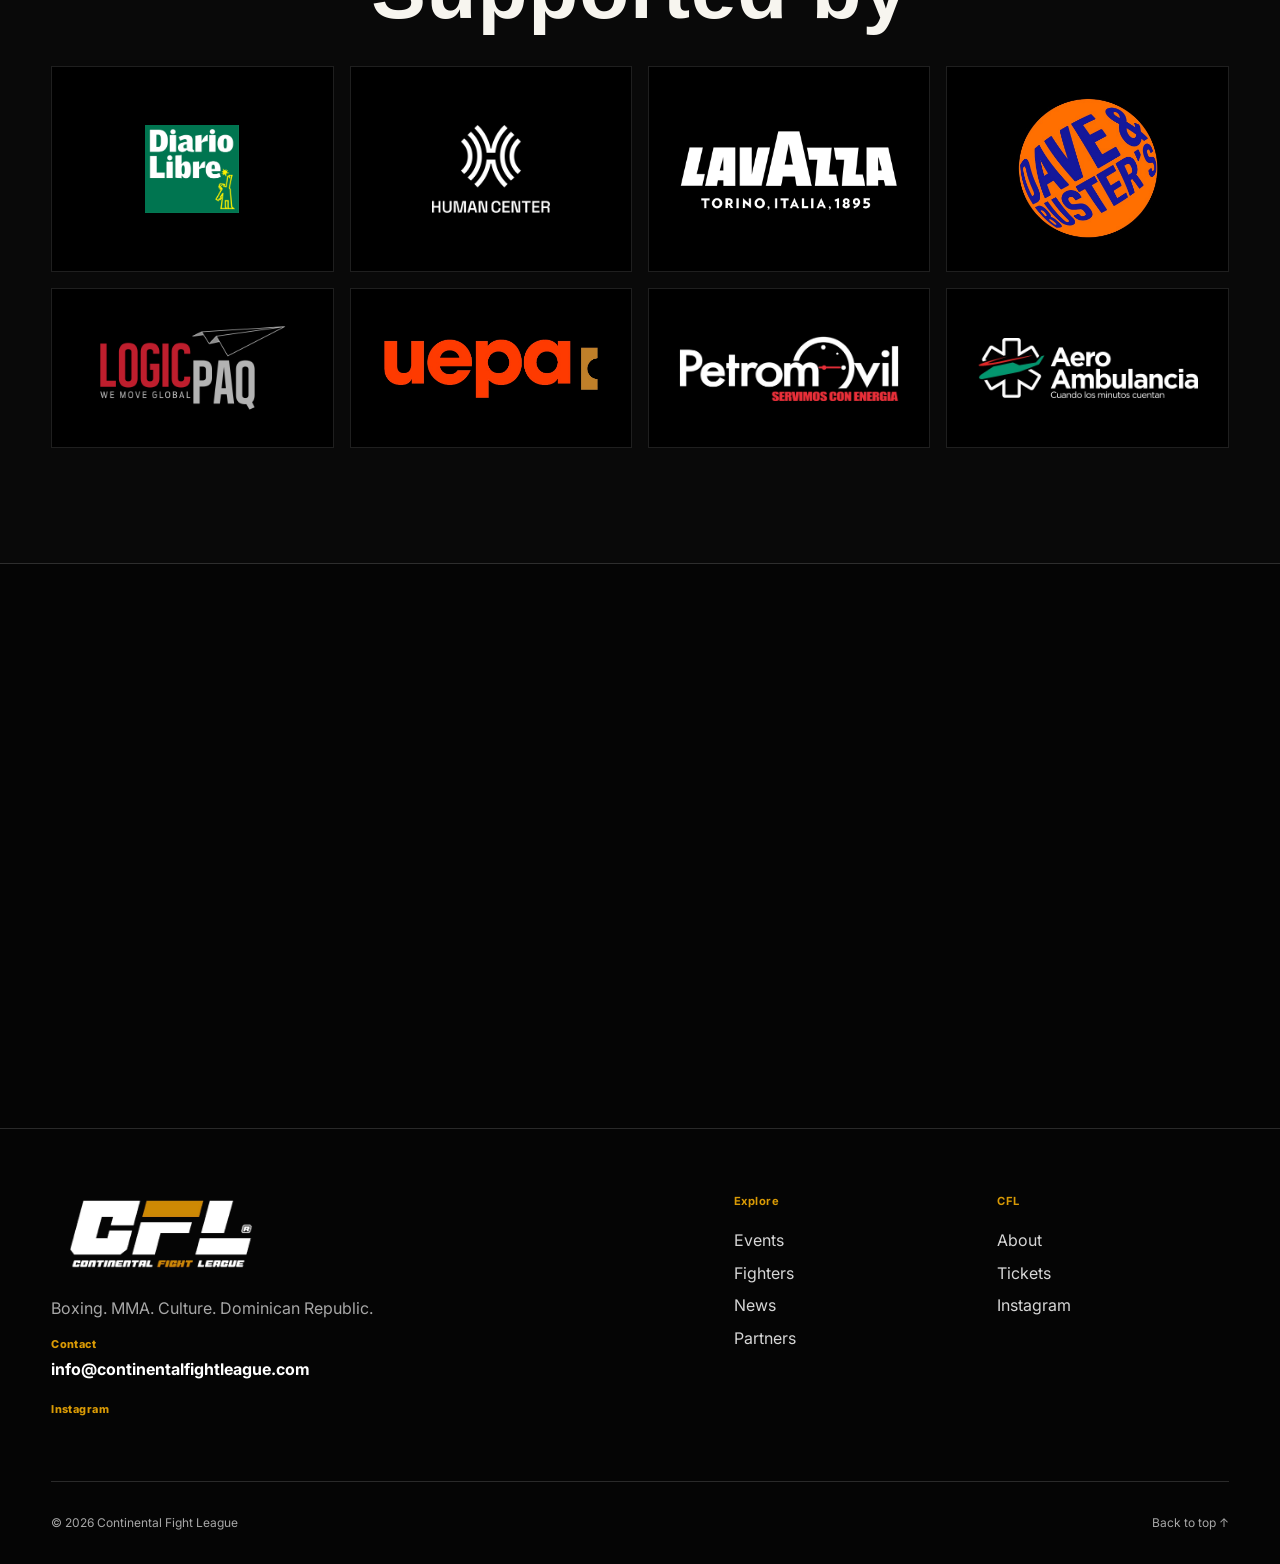
==== commit 375cebce: "Remove Ruben Lezama Gonzalez from the roster. He is no longer on the card.  Co-authored-by: Cursor <" ====
--- a/index.html
+++ b/index.html
@@ -271,14 +271,6 @@
             <div class="fighter-overlay">
               <span data-i18n="fighter_mario">Boxeo · México</span>
               <h3>Mario “Pantera” Andrade</h3>
-            </div>
-          </a>
-
-          <a class="fighter-card" href="fighter.html?id=ruben-lezama">
-            <img src="assets/ruben-lezama.jpg?v=1" alt="Ruben Lezama Gonzalez" loading="lazy" />
-            <div class="fighter-overlay">
-              <span data-i18n="fighter_ruben">Boxeo · México</span>
-              <h3>Ruben “Guerrero Azteca” Lezama Gonzalez</h3>
             </div>
           </a>
 
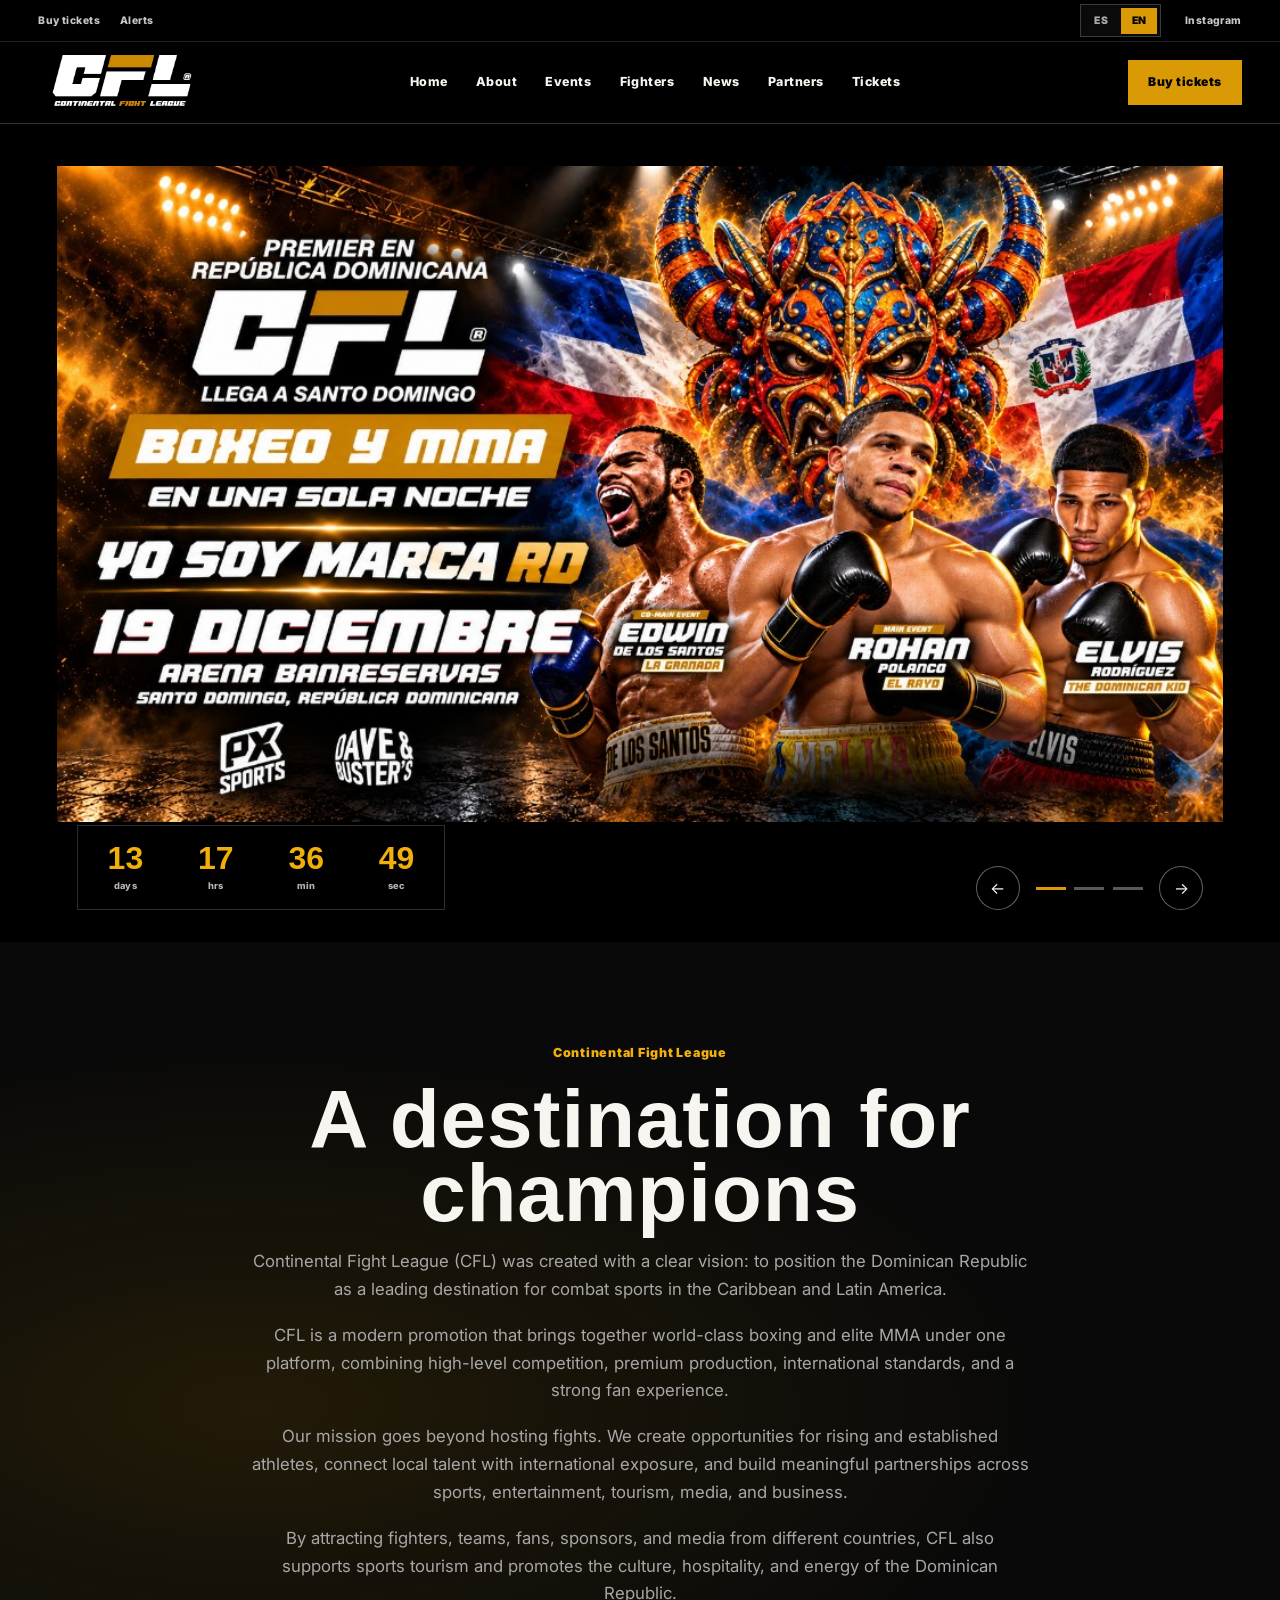
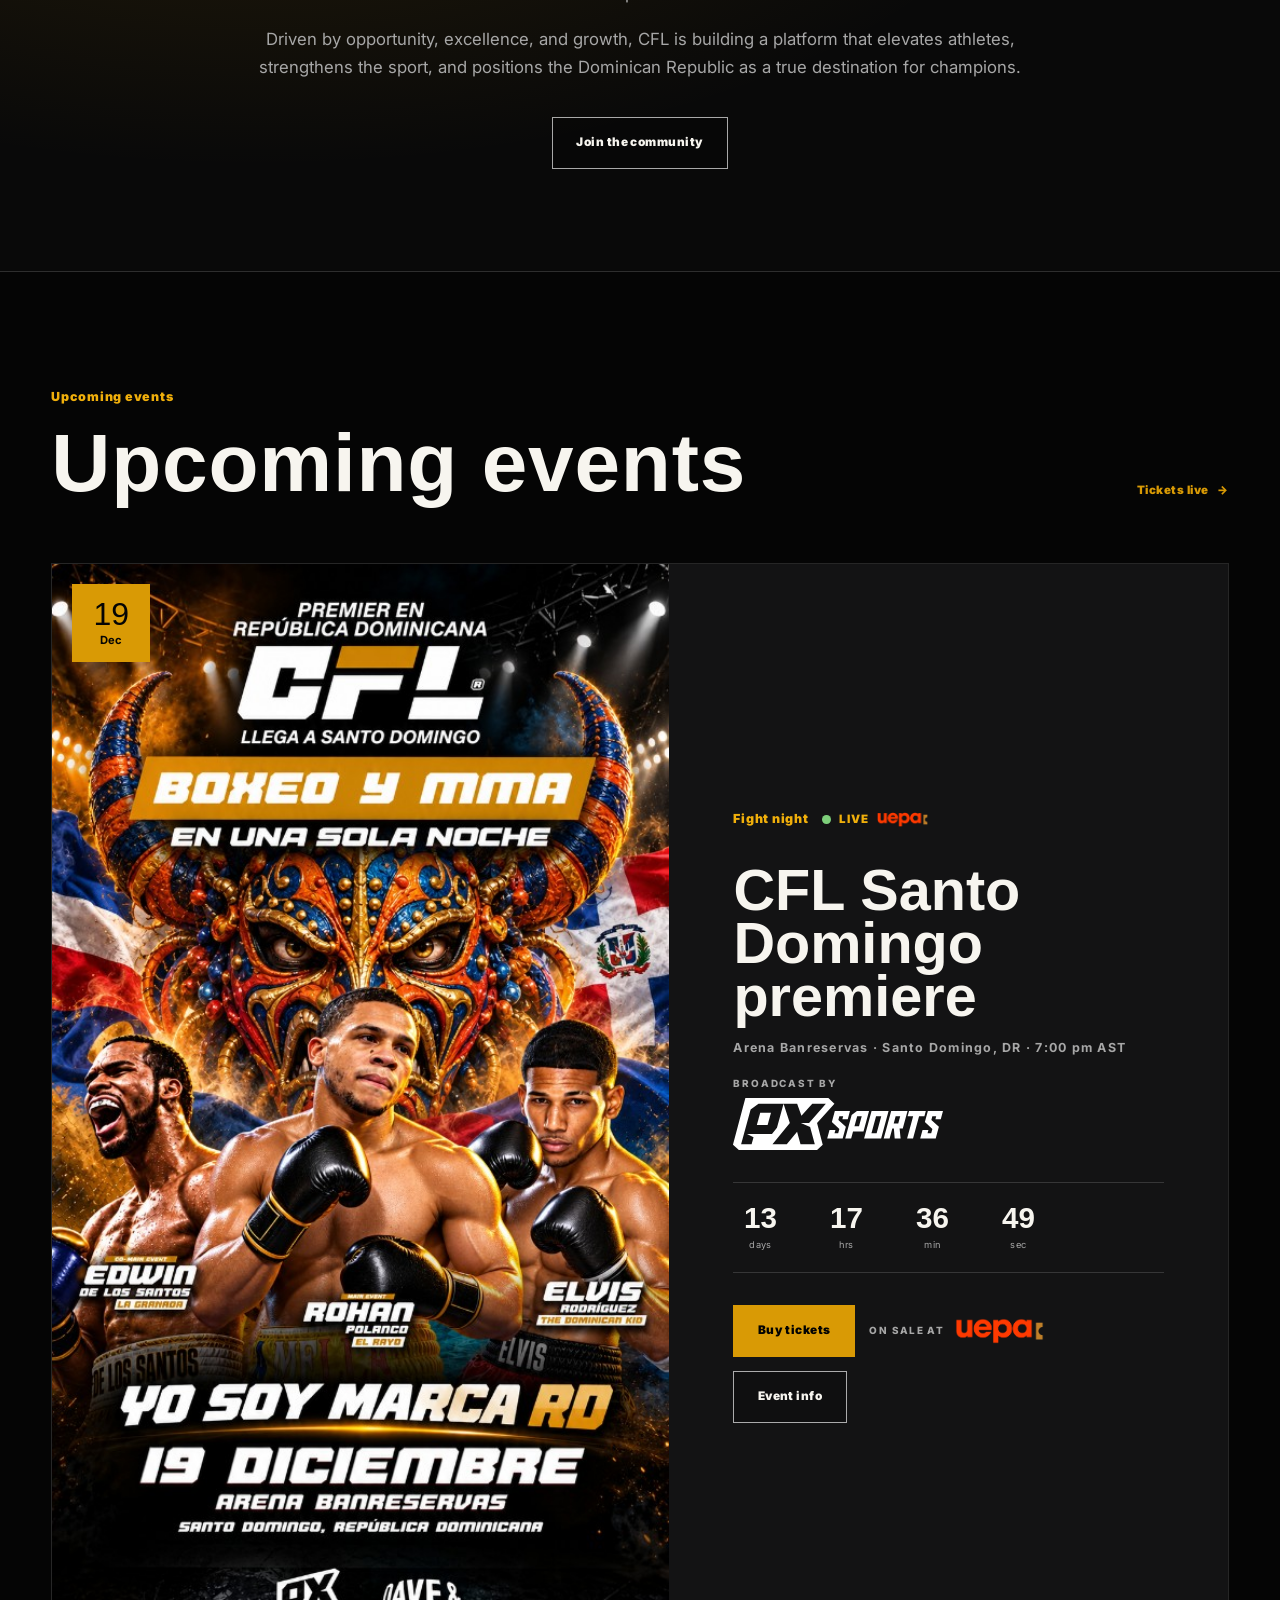
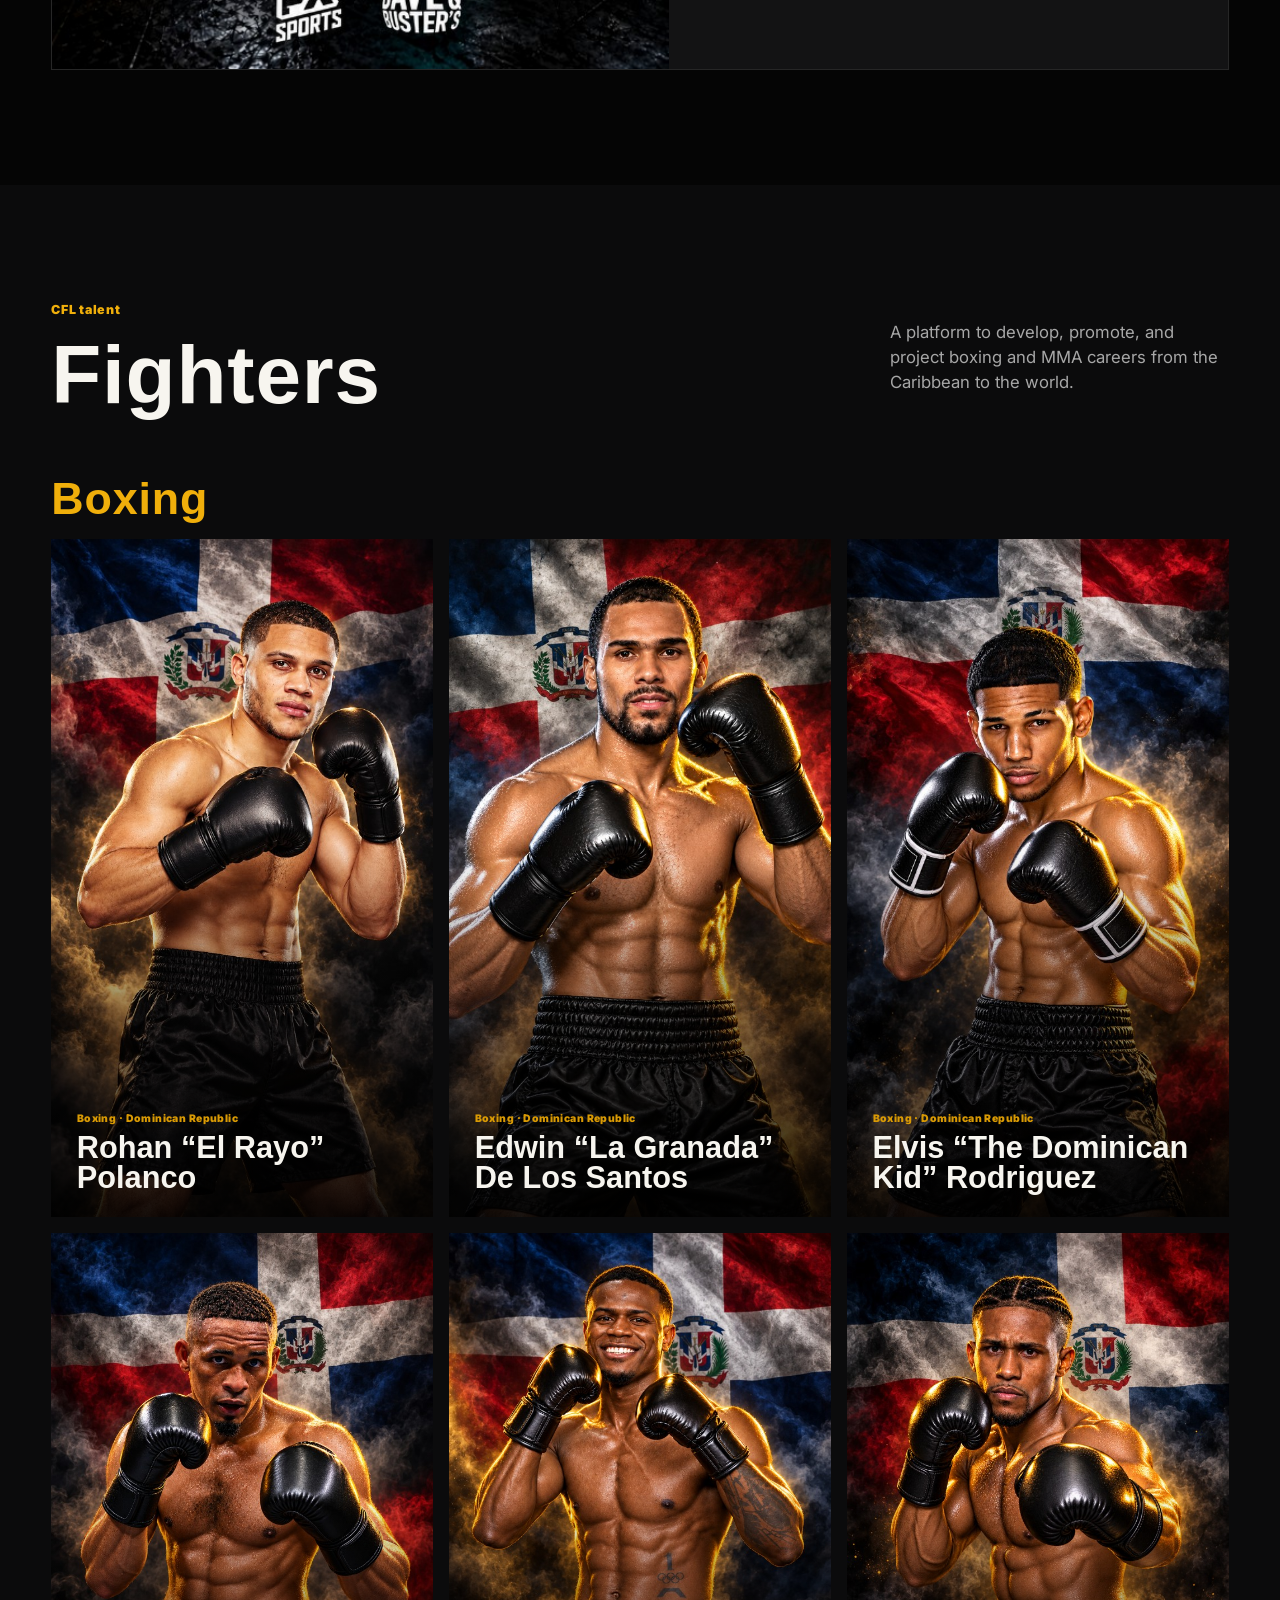
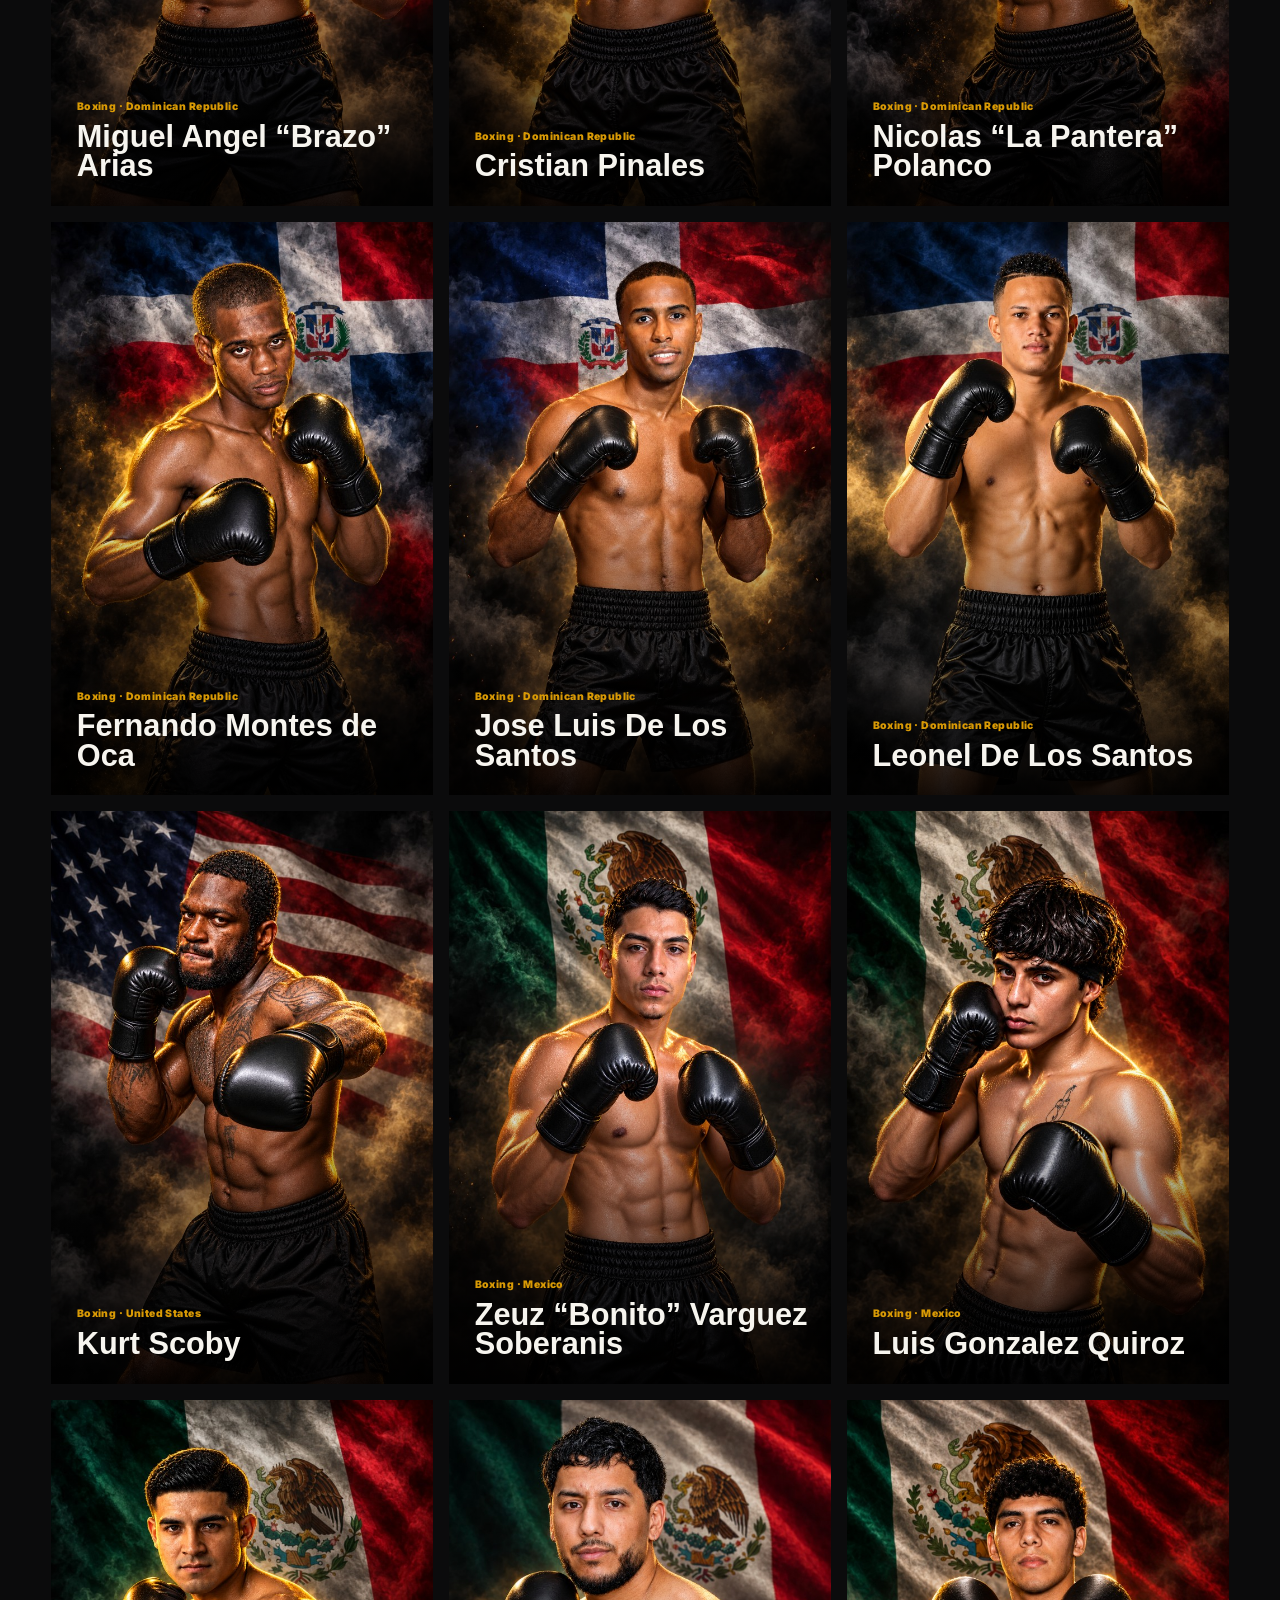
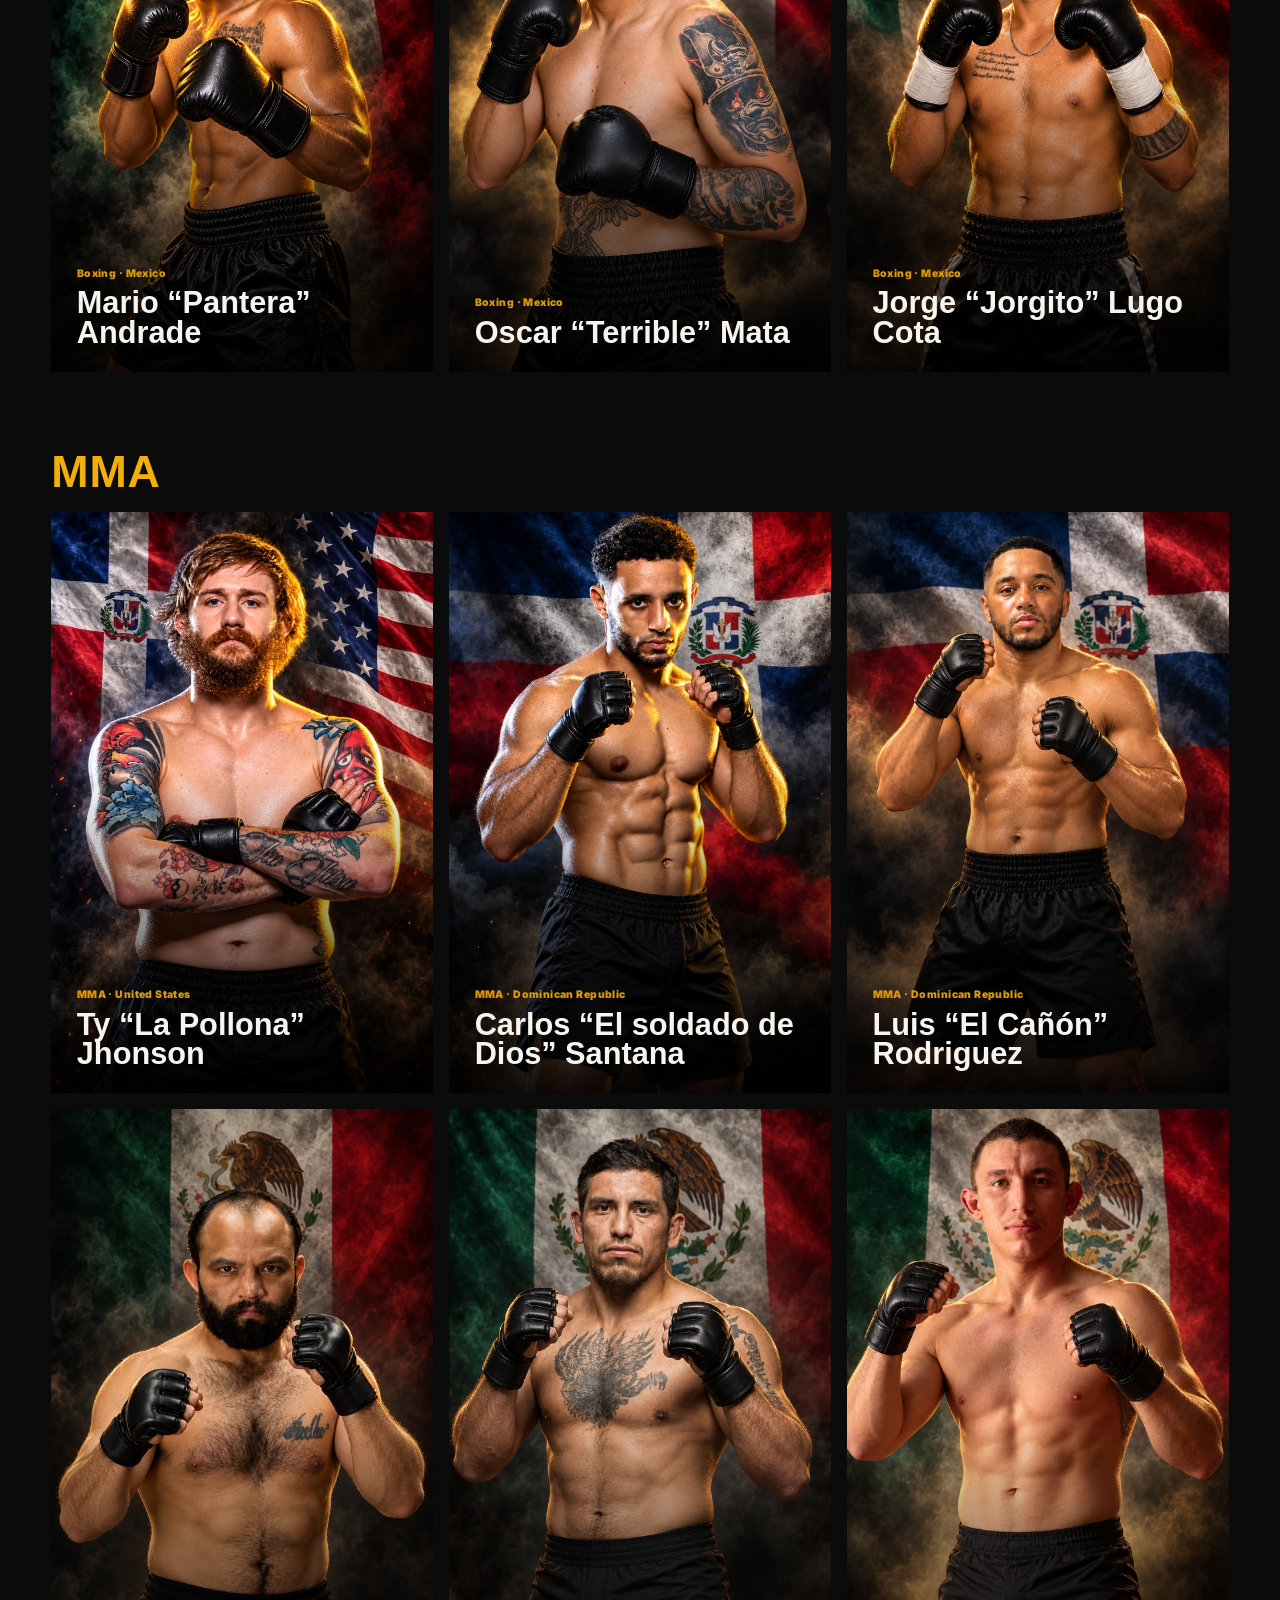
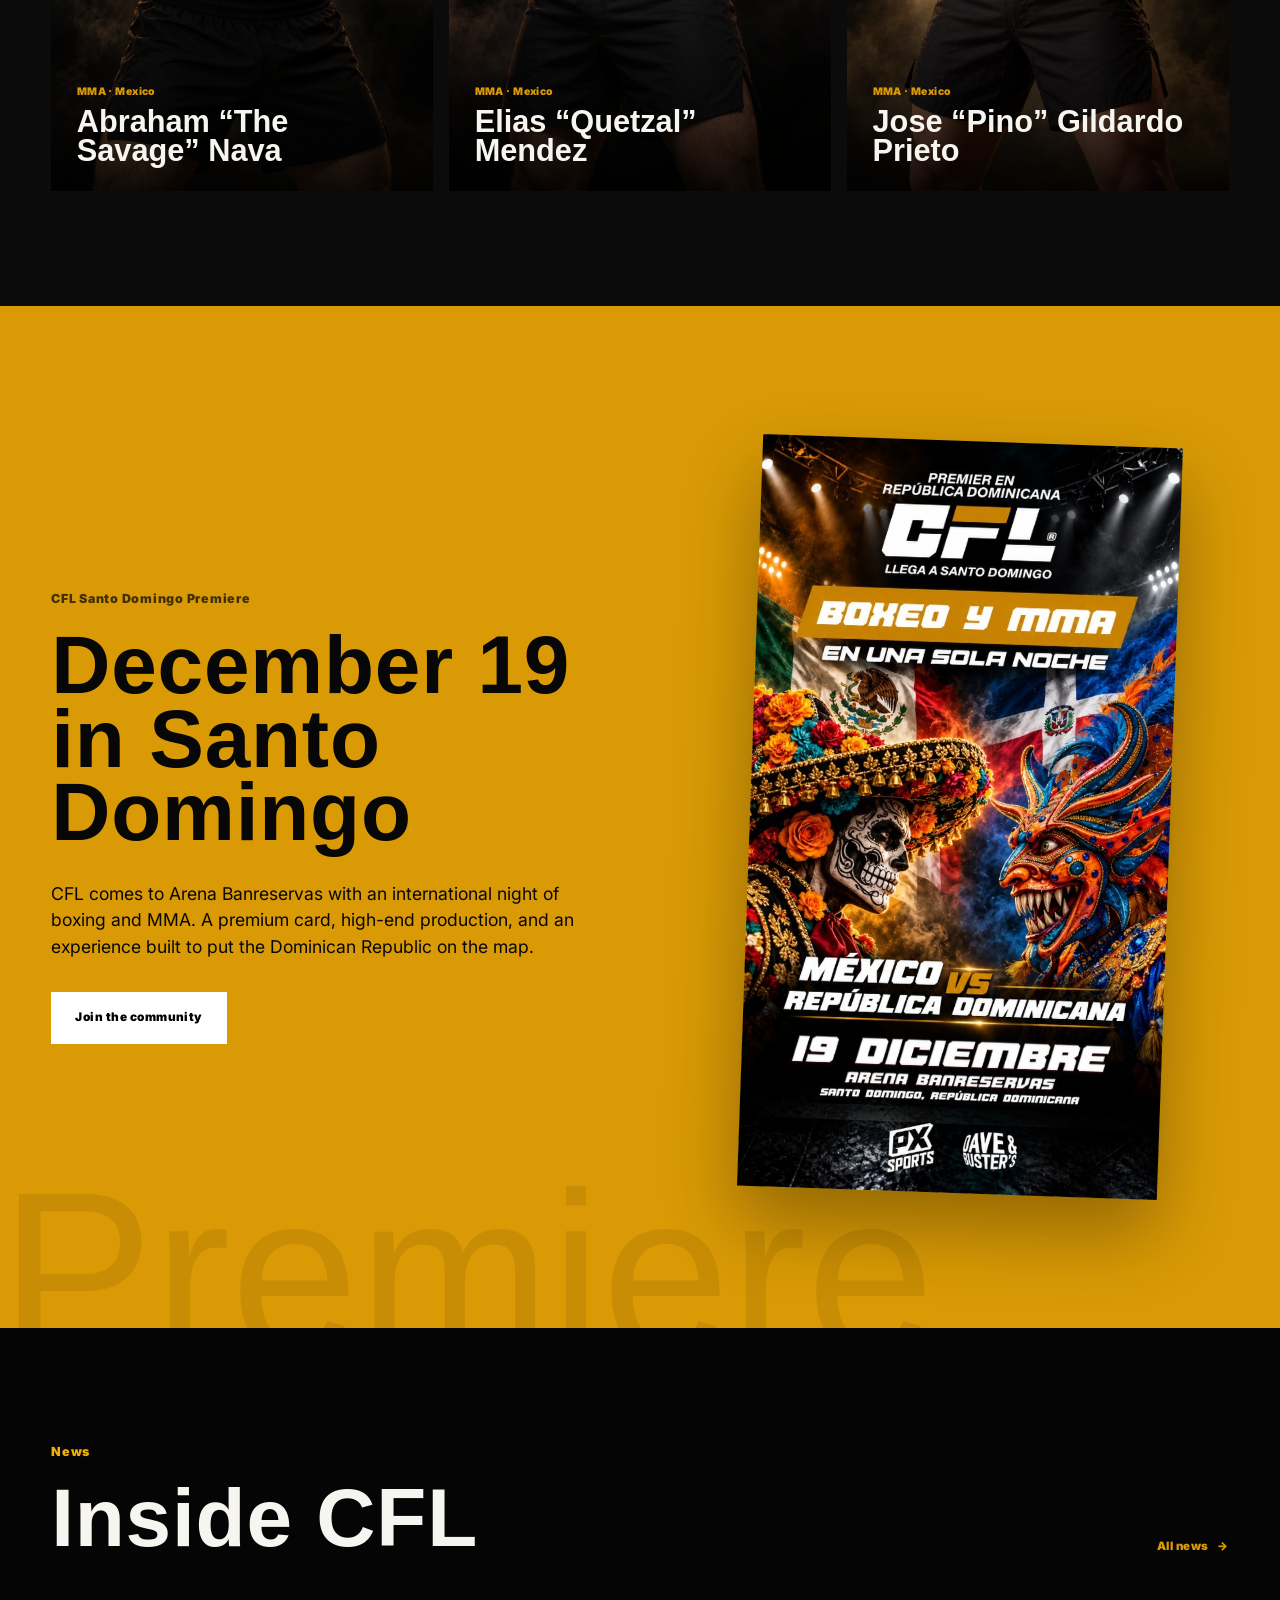
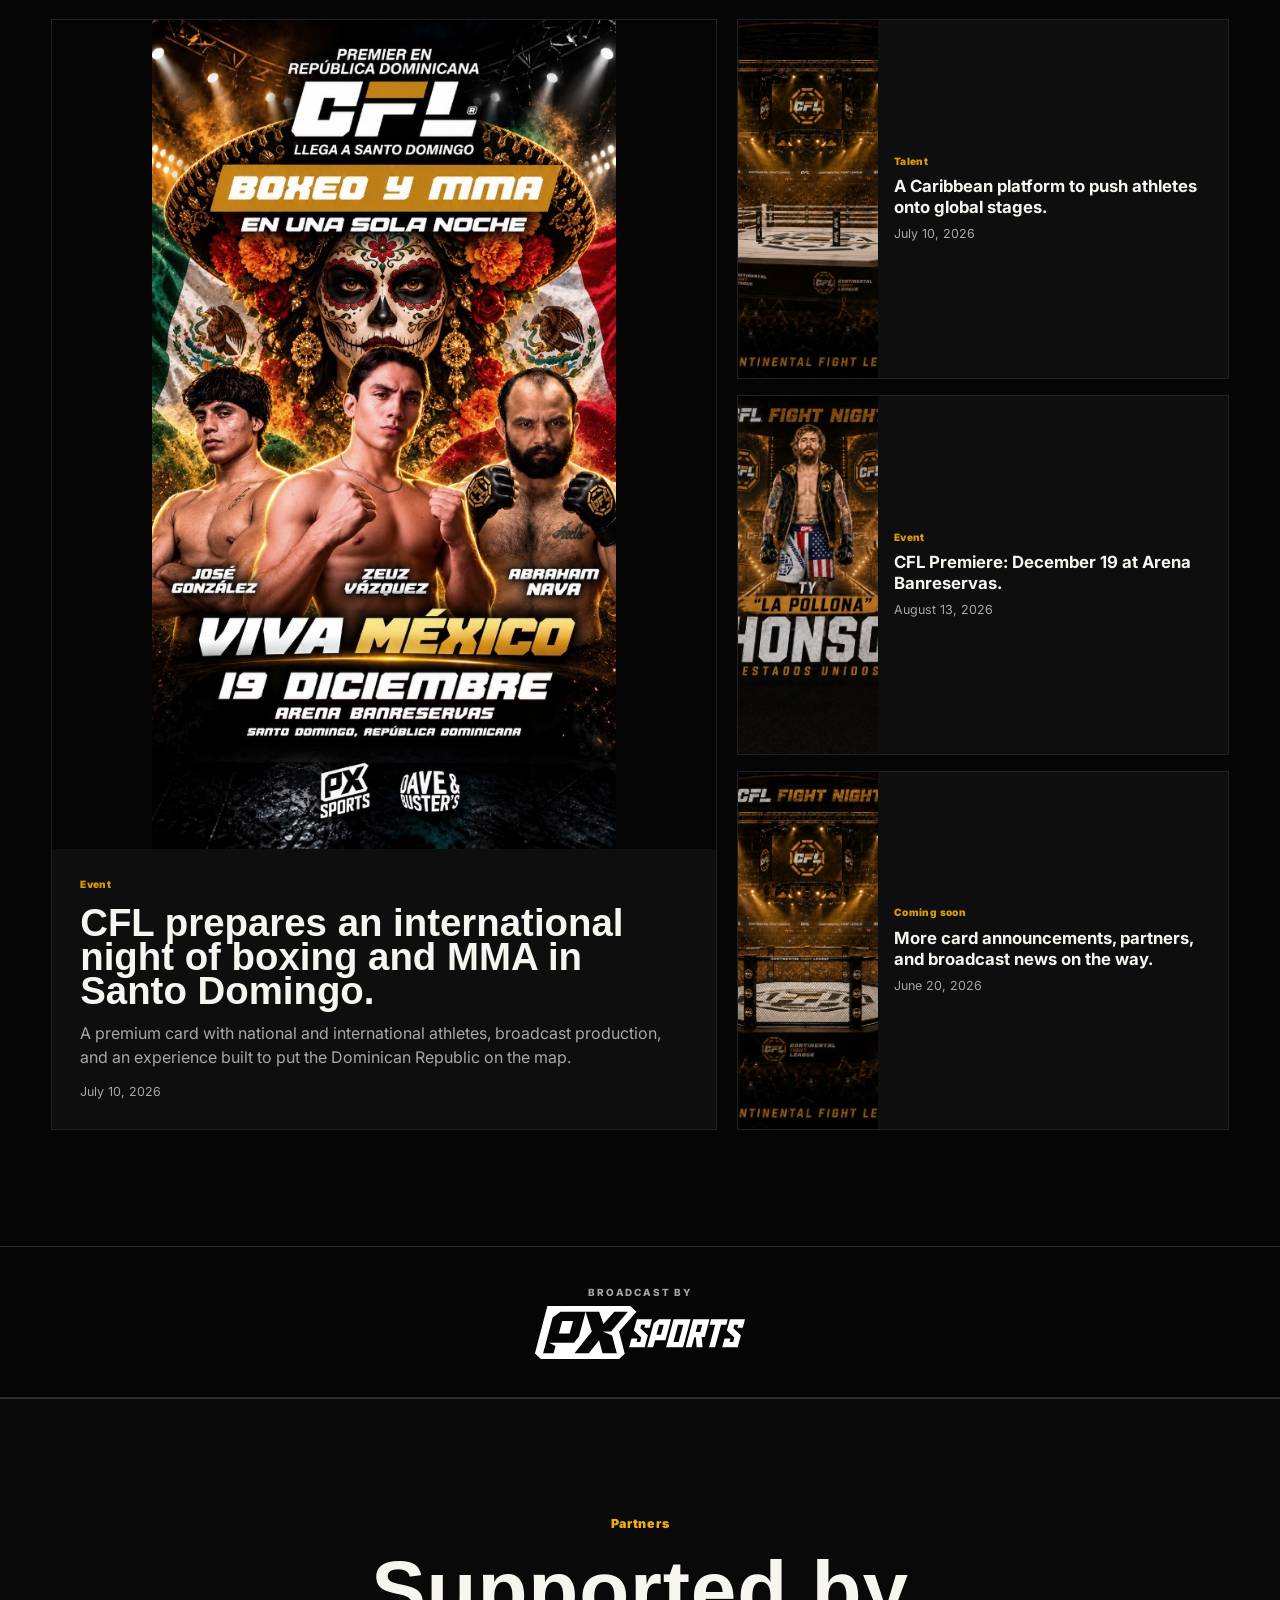
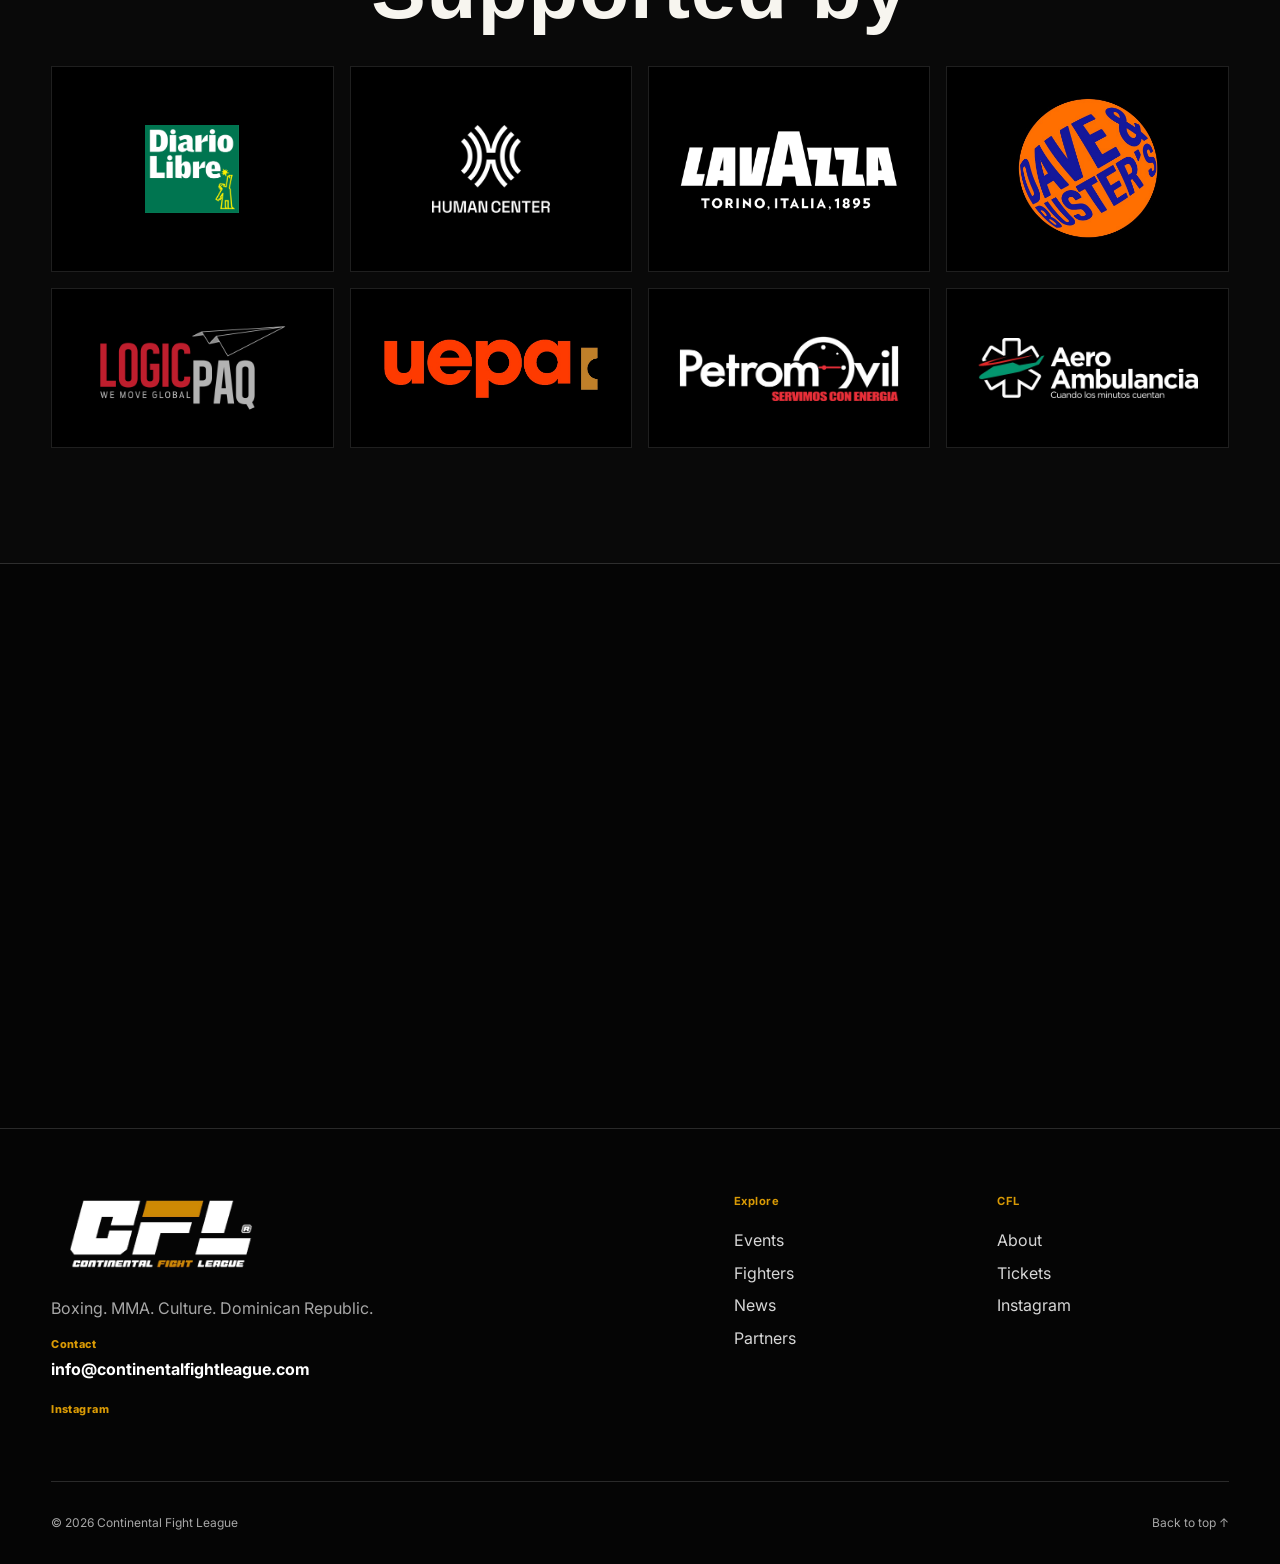
==== commit 02b91199: "Replace Jorge Batalla Martínez with Jorge Lugo Cota. Lugo is the Mexican super lightweight now on th" ====
--- a/index.html
+++ b/index.html
@@ -279,6 +279,14 @@
             <div class="fighter-overlay">
               <span data-i18n="fighter_oscar">Boxeo · México</span>
               <h3>Oscar “Terrible” Mata</h3>
+            </div>
+          </a>
+
+          <a class="fighter-card" href="fighter.html?id=jorge-lugo">
+            <img src="assets/jorge-lugo.jpg?v=1" alt="Jorge Lugo Cota" loading="lazy" />
+            <div class="fighter-overlay">
+              <span data-i18n="fighter_jorge">Boxeo · México</span>
+              <h3>Jorge “Jorgito” Lugo Cota</h3>
             </div>
           </a>
         </div>
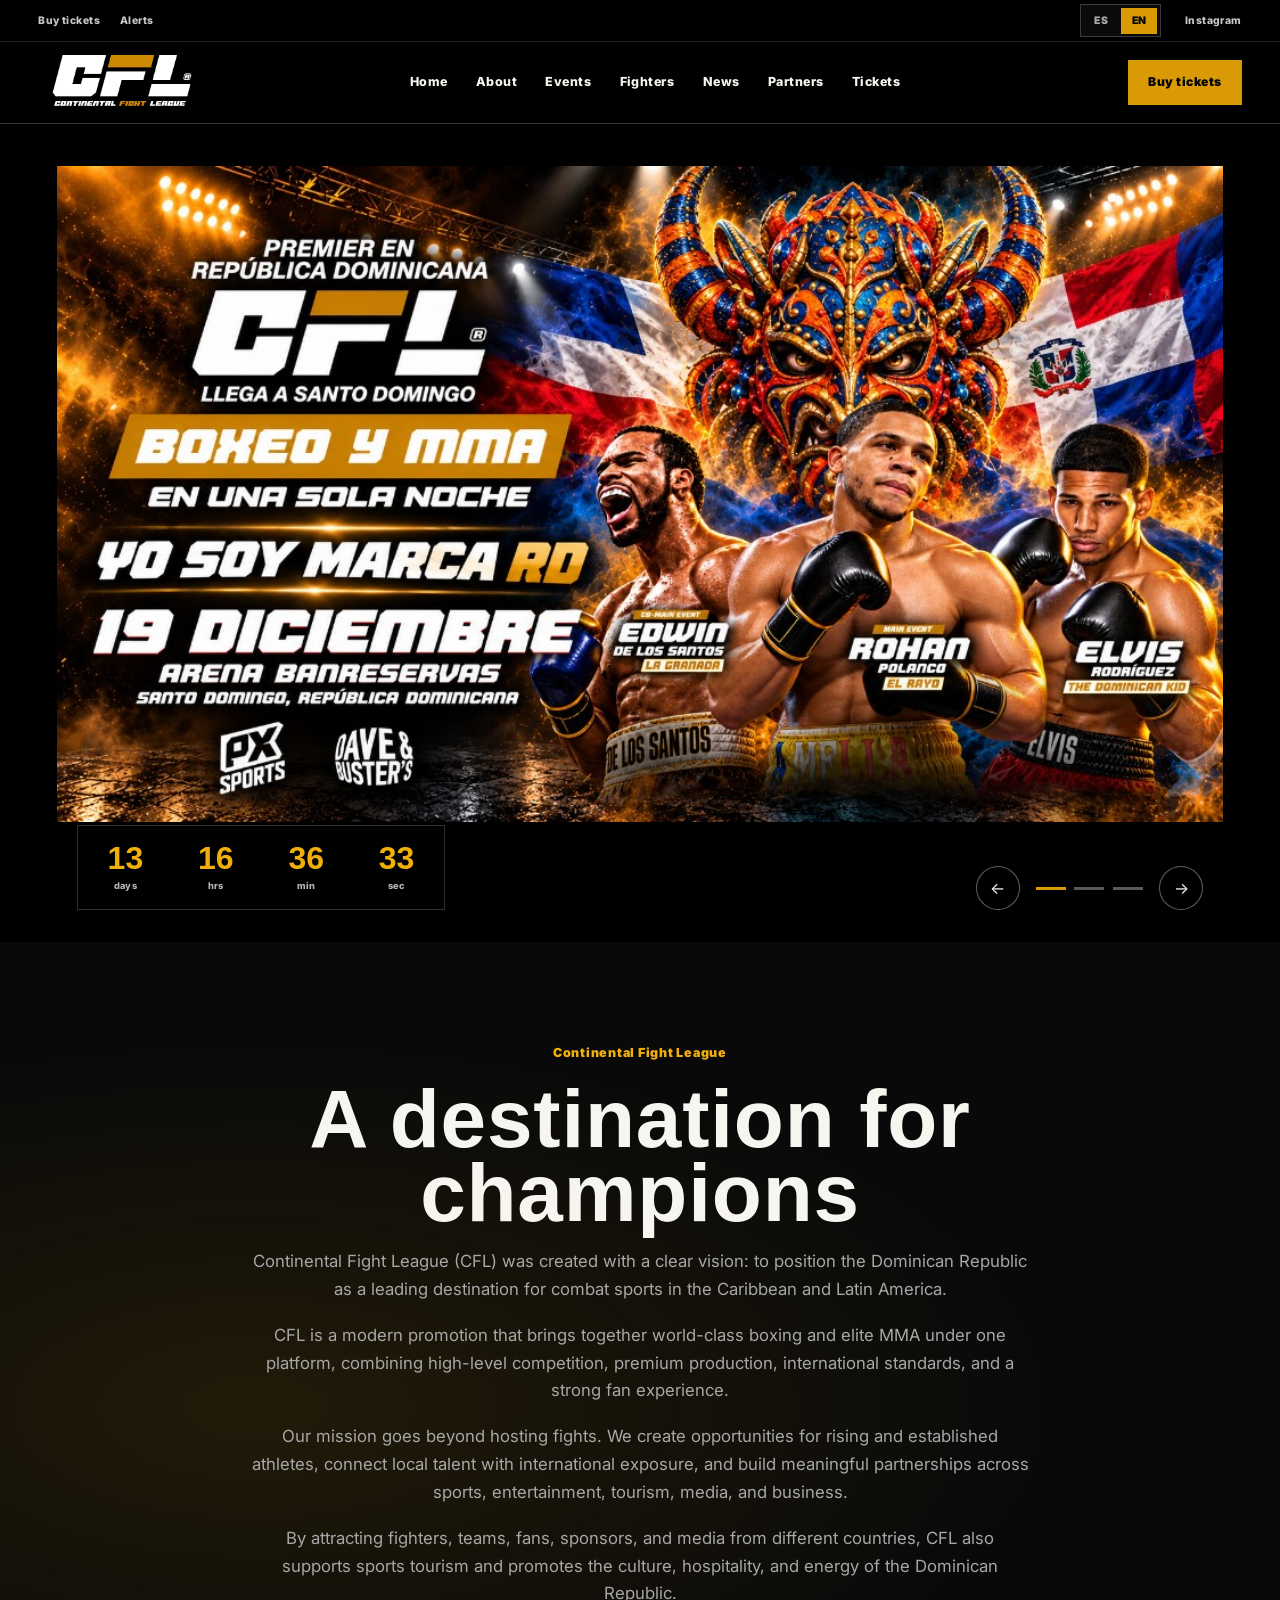
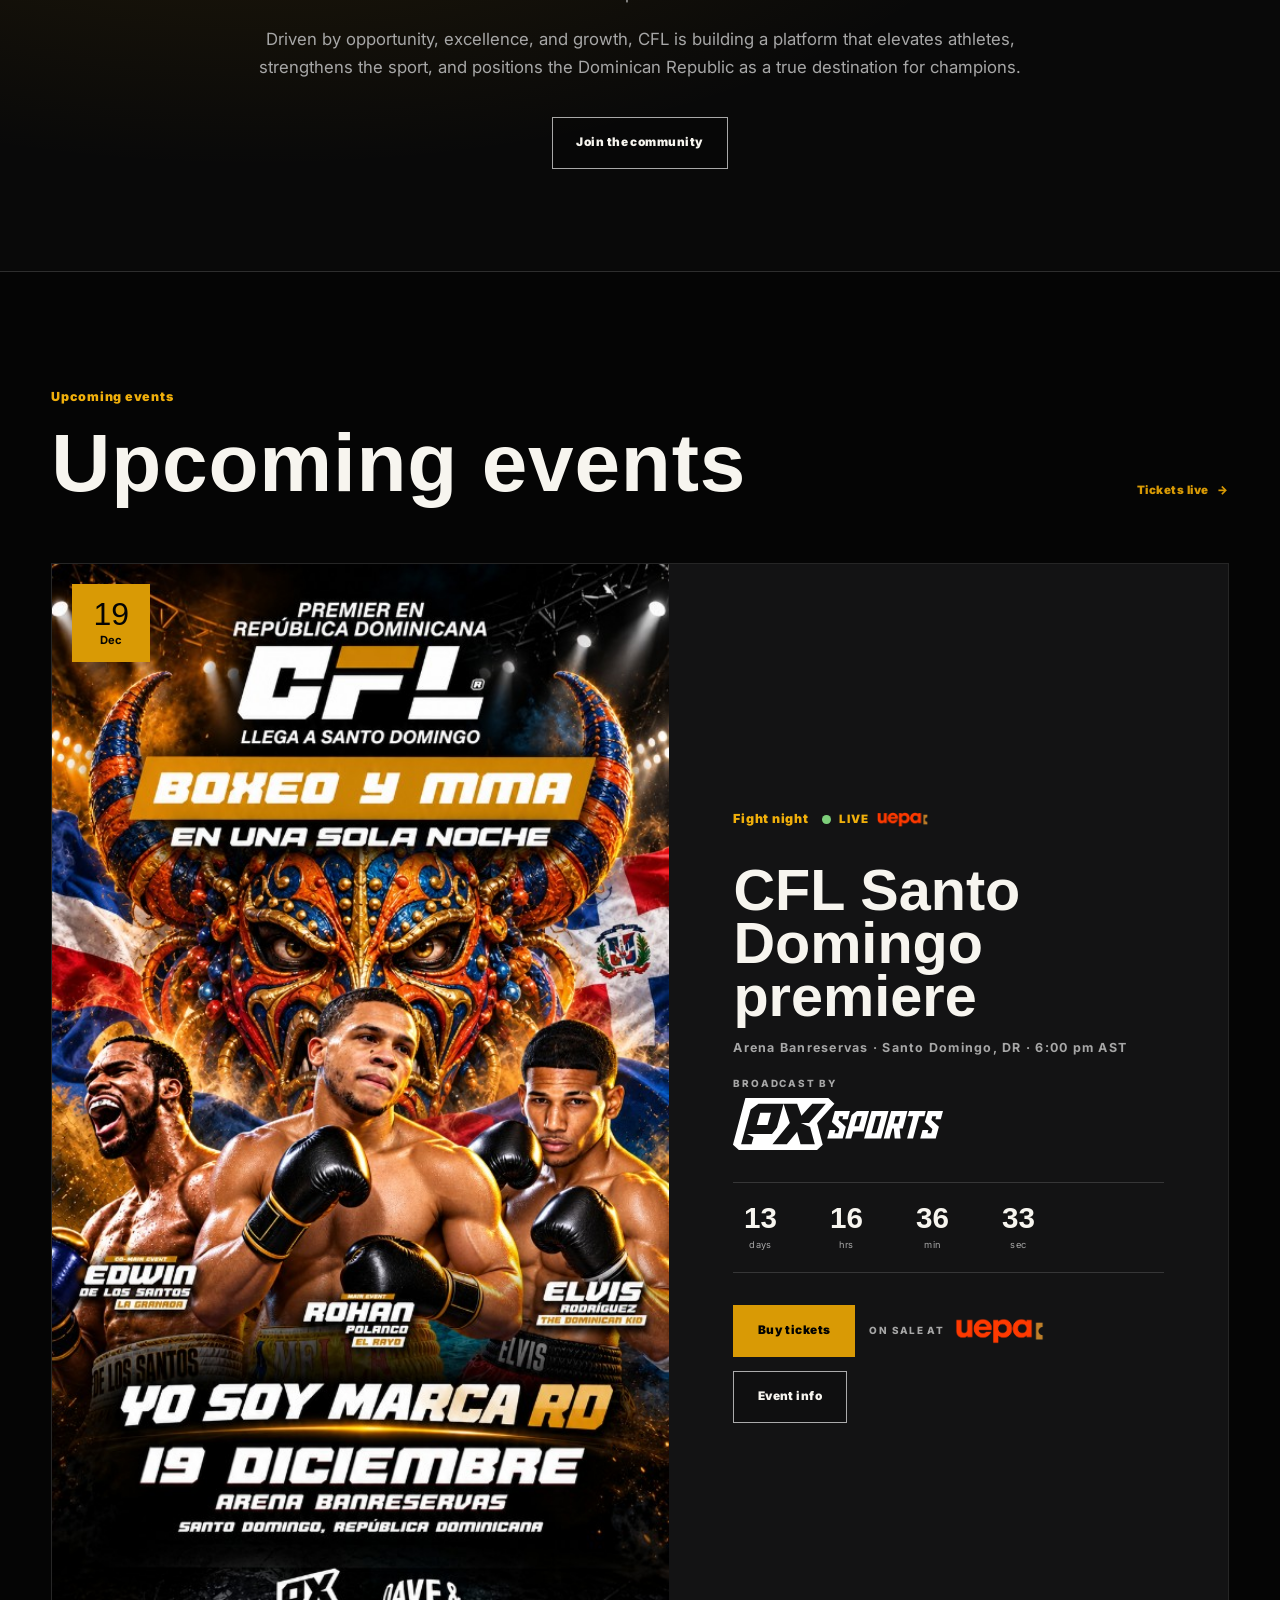
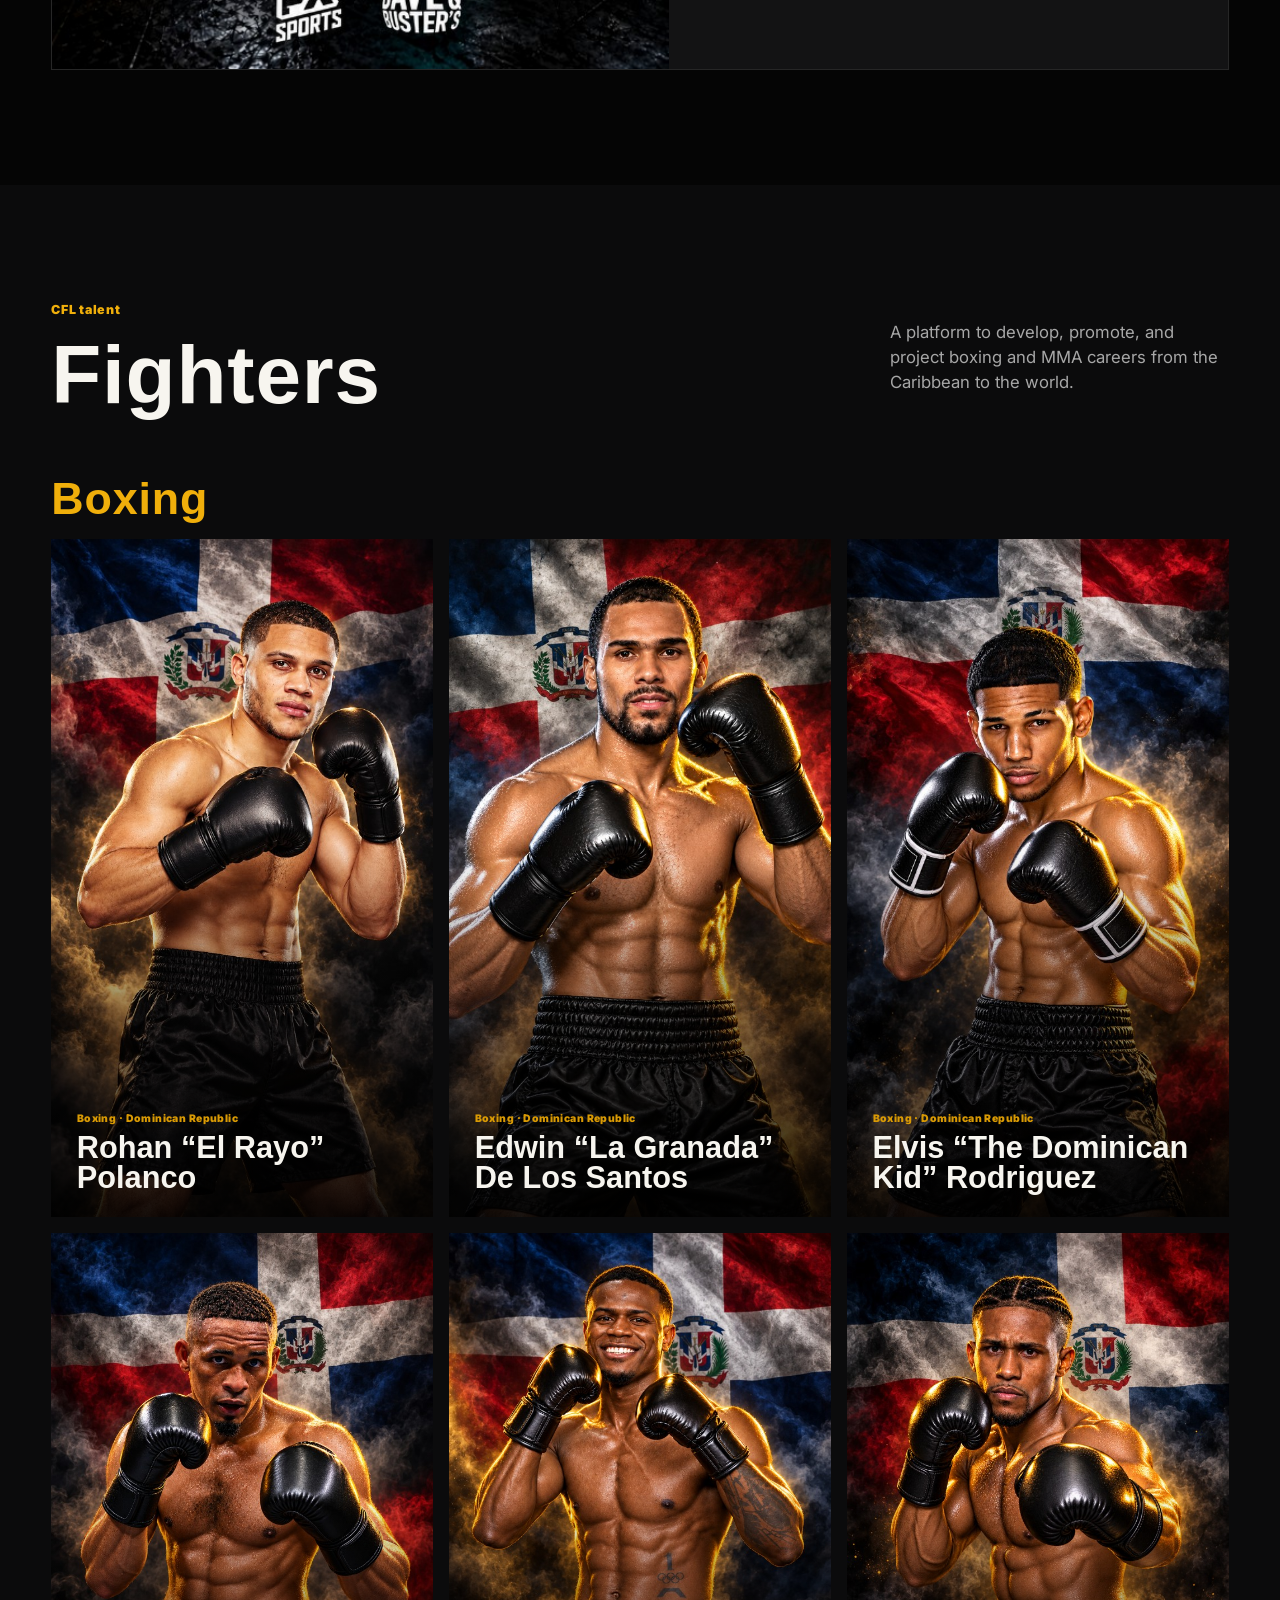
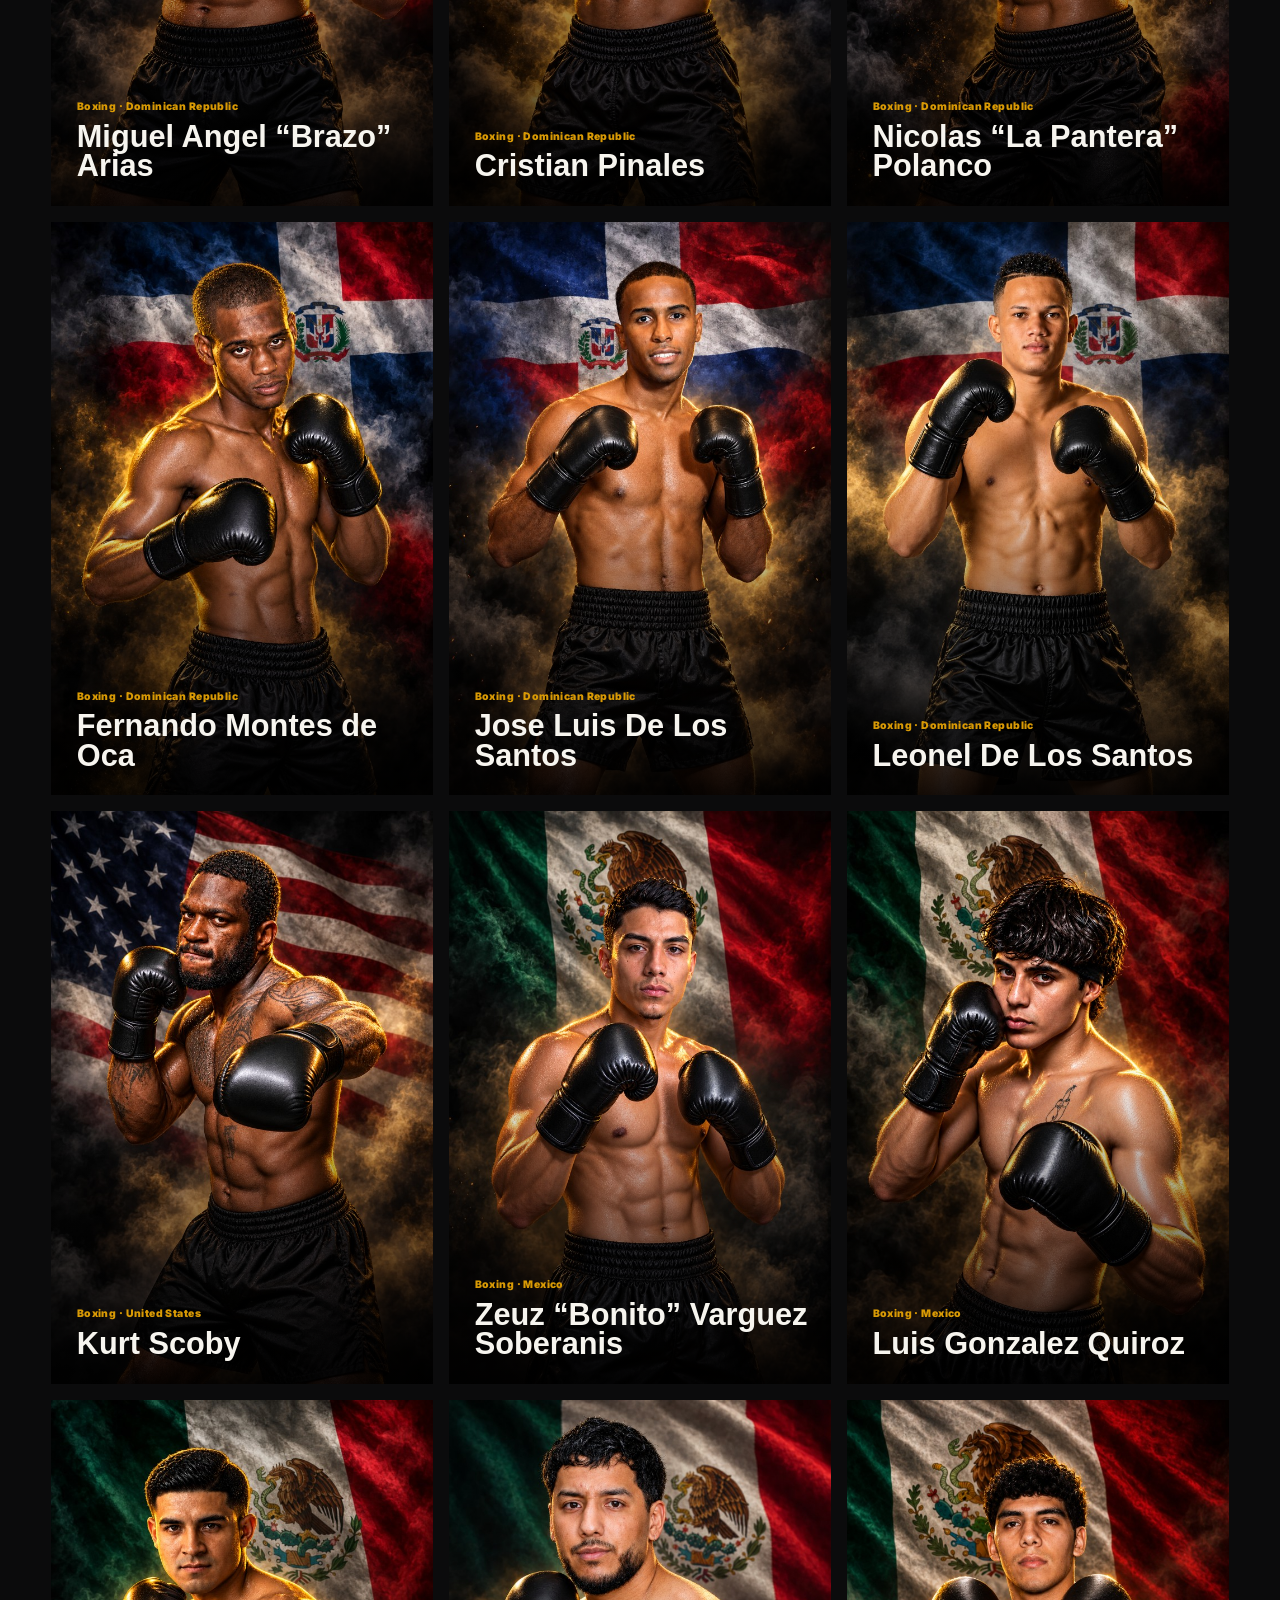
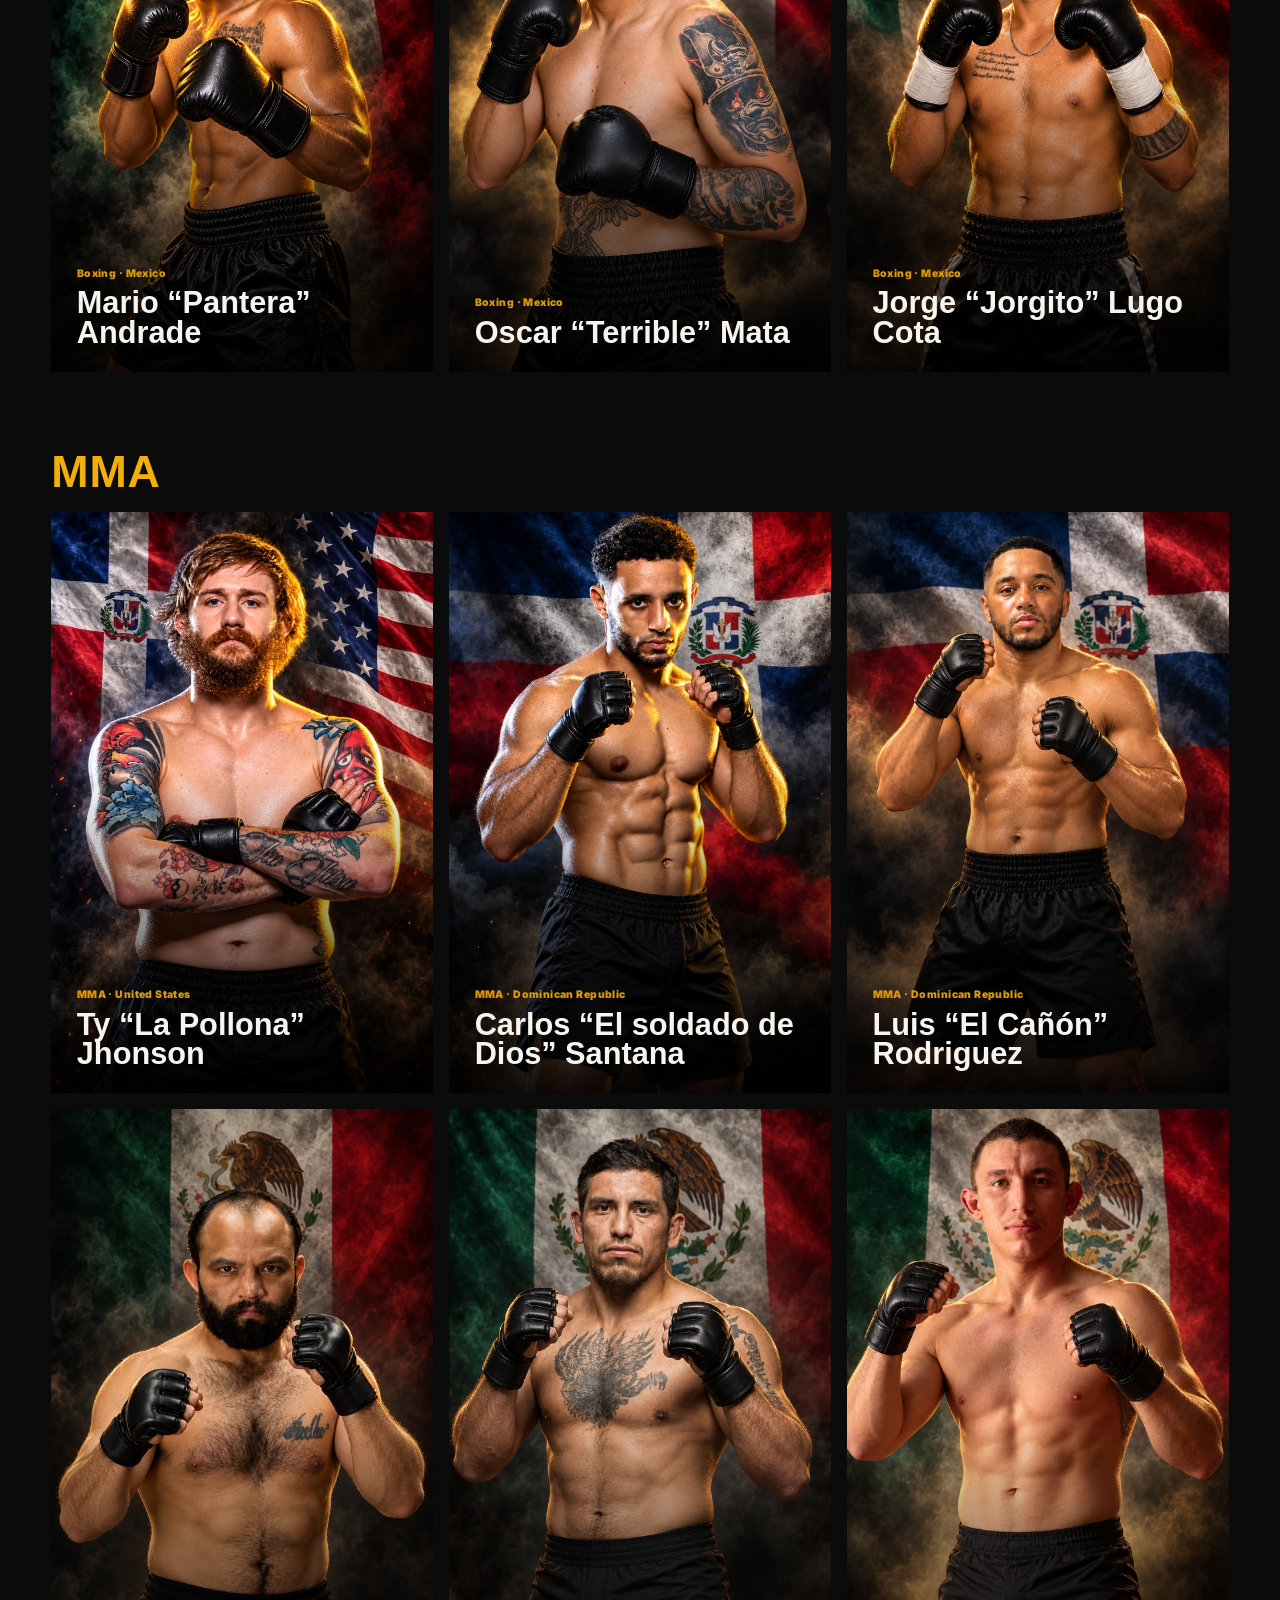
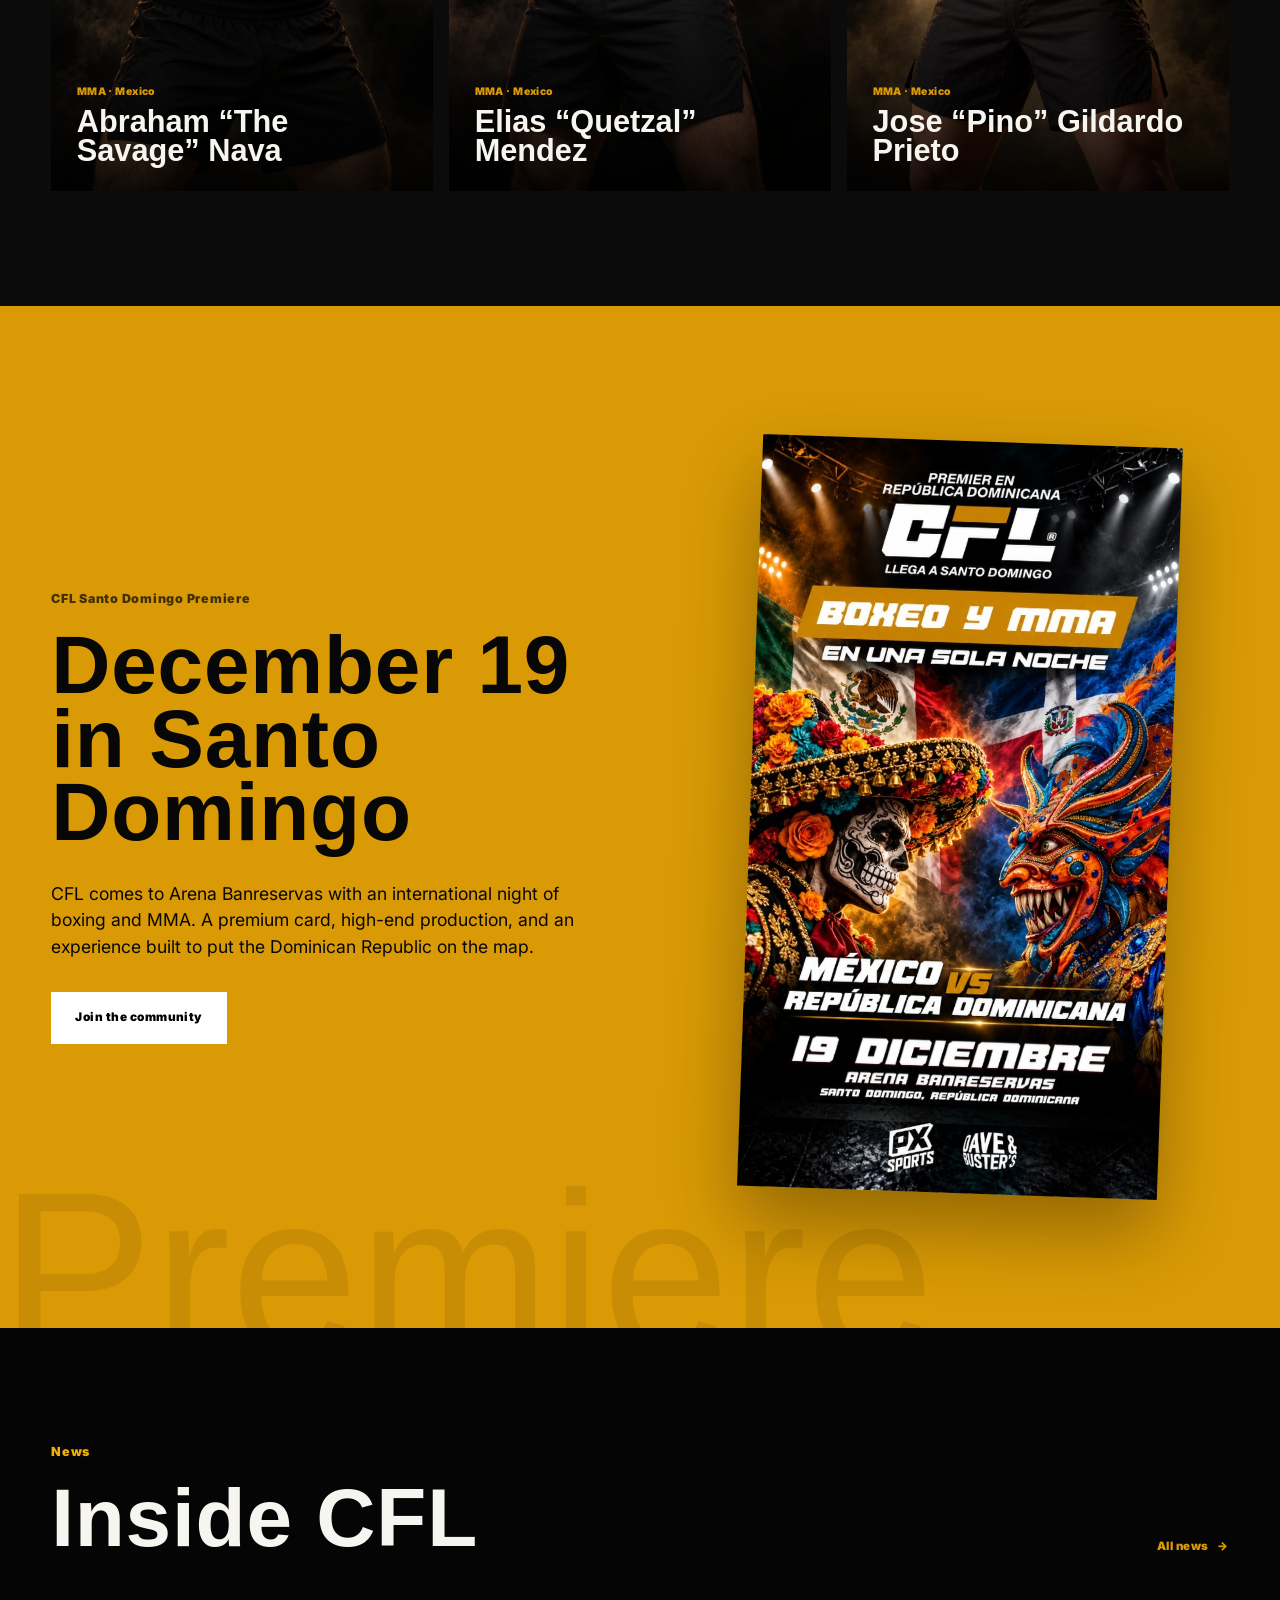
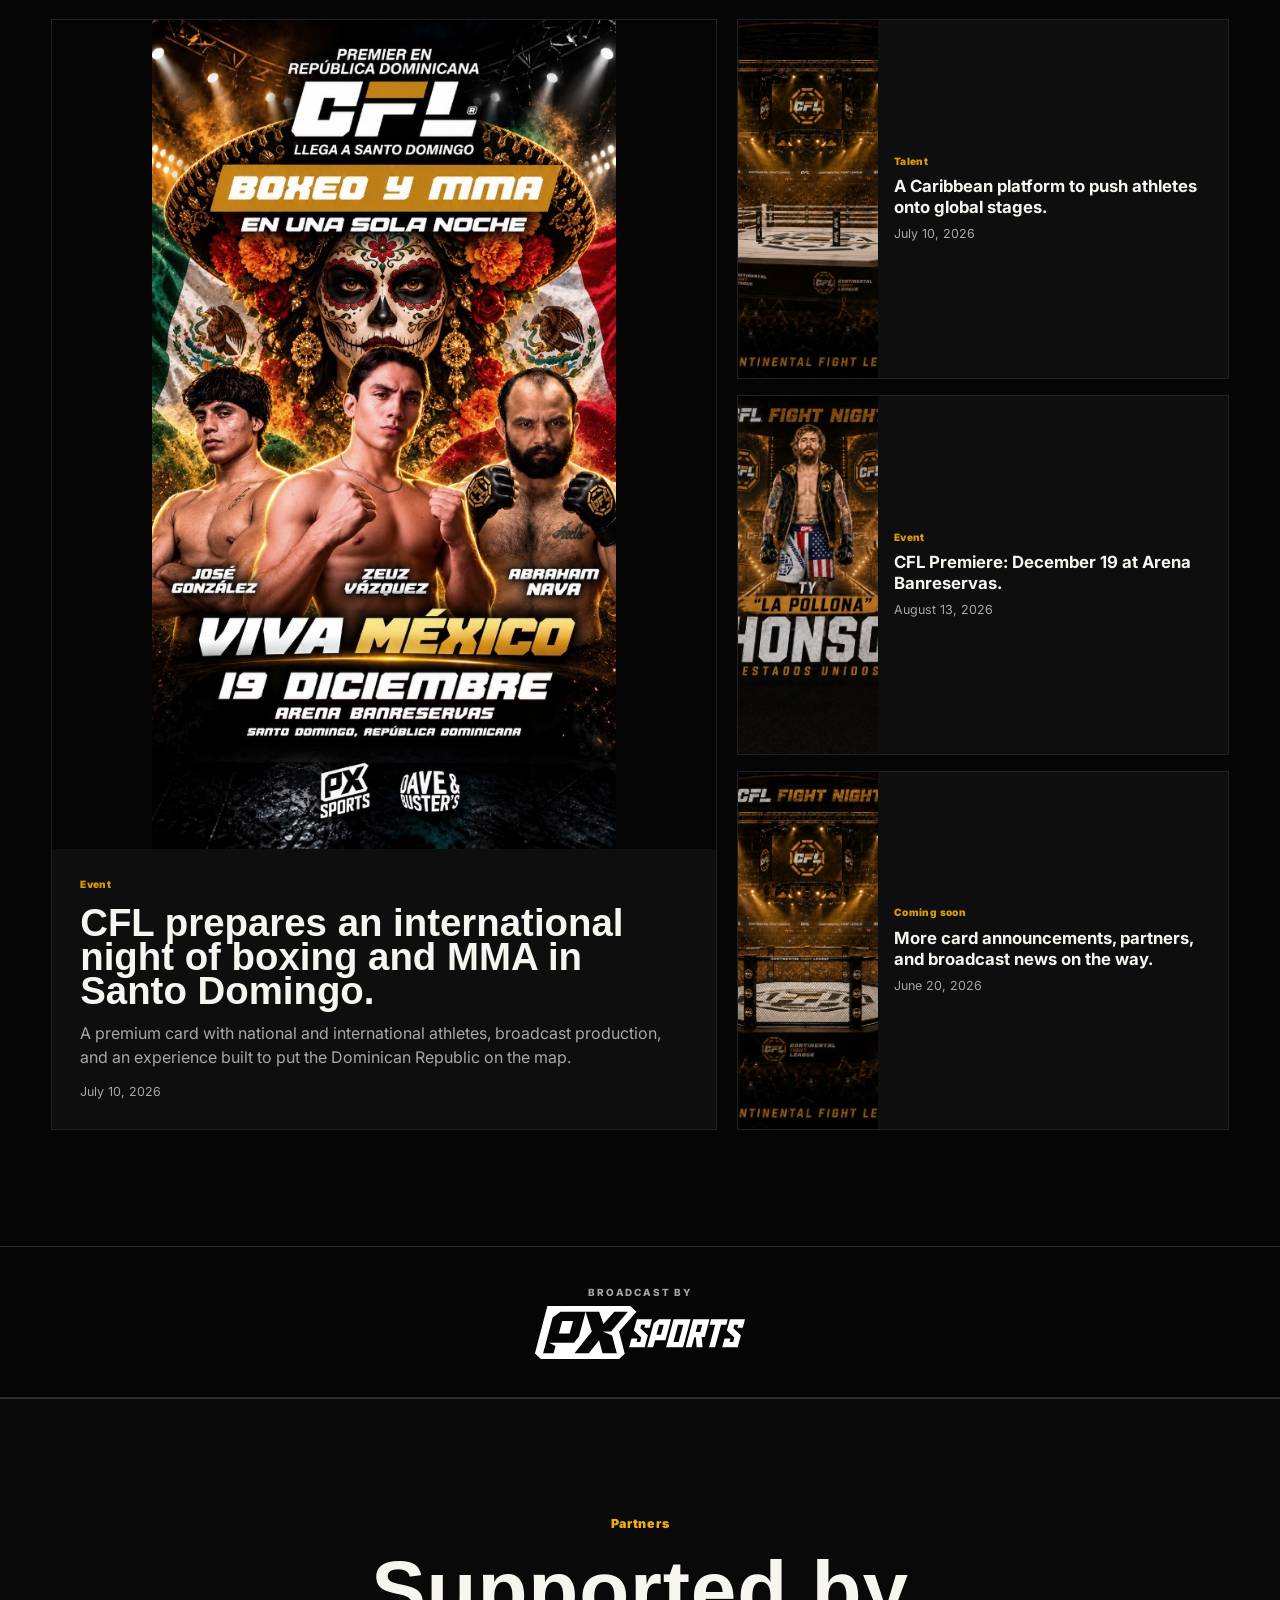
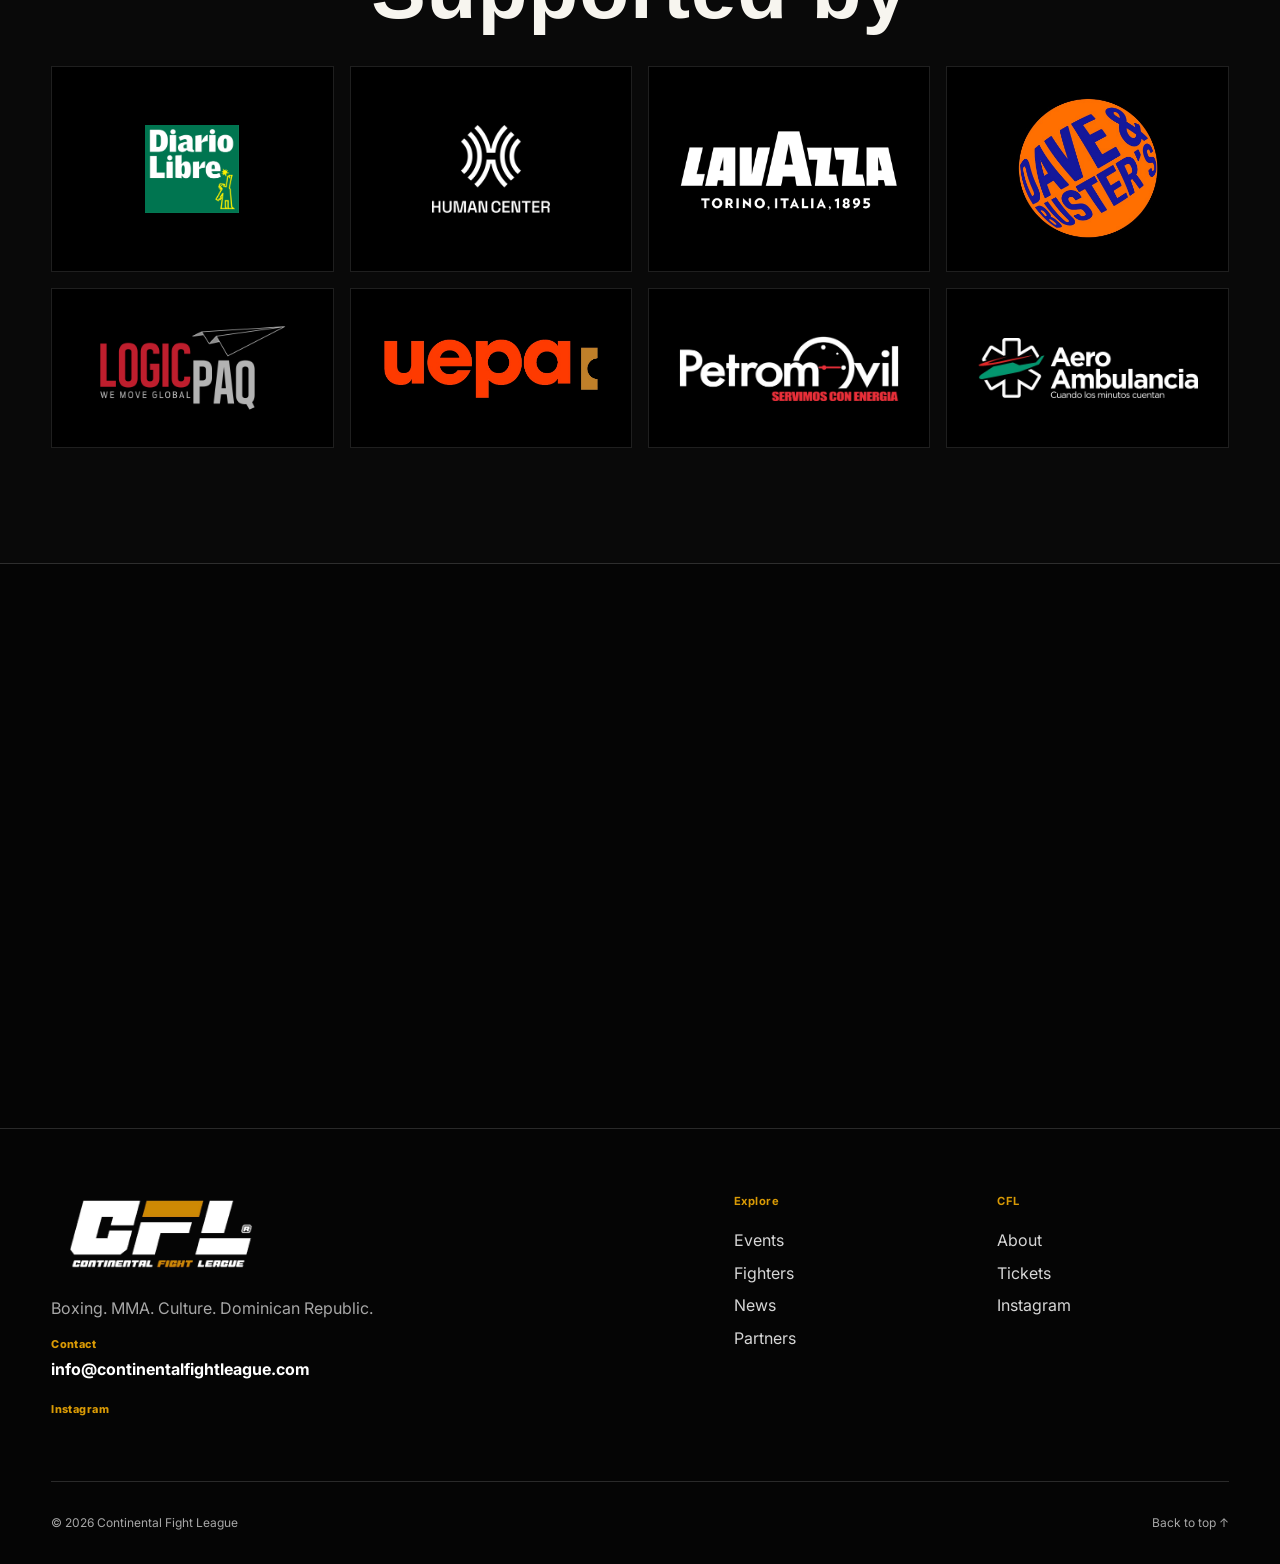
==== commit fe059715: "Move the December 19 premiere start to 6:00 pm AST. Co-authored-by: Cursor <cursoragent@cursor.com>" ====
--- a/index.html
+++ b/index.html
@@ -79,7 +79,7 @@
         </article>
       </div>
 
-      <div class="hero-countdown" data-countdown data-date="2026-12-19T19:00:00-04:00" data-i18n-aria="countdown" aria-label="Cuenta regresiva">
+      <div class="hero-countdown" data-countdown data-date="2026-12-19T18:00:00-04:00" data-i18n-aria="countdown" aria-label="Cuenta regresiva">
         <div><strong data-days>00</strong><span data-i18n="days">días</span></div>
         <div><strong data-hours>00</strong><span data-i18n="hours">hrs</span></div>
         <div><strong data-minutes>00</strong><span data-i18n="minutes">min</span></div>
@@ -135,12 +135,12 @@
             </a>
           </p>
           <h3 data-i18n="event_title">CFL Santo Domingo premiere</h3>
-          <p class="event-venue" data-i18n="event_venue">Arena Banreservas · Santo Domingo, RD · 7:00 pm AST</p>
+          <p class="event-venue" data-i18n="event_venue">Arena Banreservas · Santo Domingo, RD · 6:00 pm AST</p>
           <a class="broadcast-lockup" href="https://www.pxsports.com/" target="_blank" rel="noopener noreferrer">
             <span data-i18n="broadcast_by">Transmitido por</span>
             <img src="assets/partner-px-sports.svg" alt="PX Sports" />
           </a>
-          <div class="event-card-countdown" data-countdown data-date="2026-12-19T19:00:00-04:00">
+          <div class="event-card-countdown" data-countdown data-date="2026-12-19T18:00:00-04:00">
             <div><strong data-days>00</strong><span data-i18n="days">días</span></div>
             <div><strong data-hours>00</strong><span data-i18n="hours">hrs</span></div>
             <div><strong data-minutes>00</strong><span data-i18n="minutes">min</span></div>
@@ -510,7 +510,7 @@
     </div>
   </footer>
 
-  <script src="i18n.js?v=10"></script>
+  <script src="i18n.js?v=11"></script>
   <script src="script.js?v=3"></script>
 </body>
 </html>
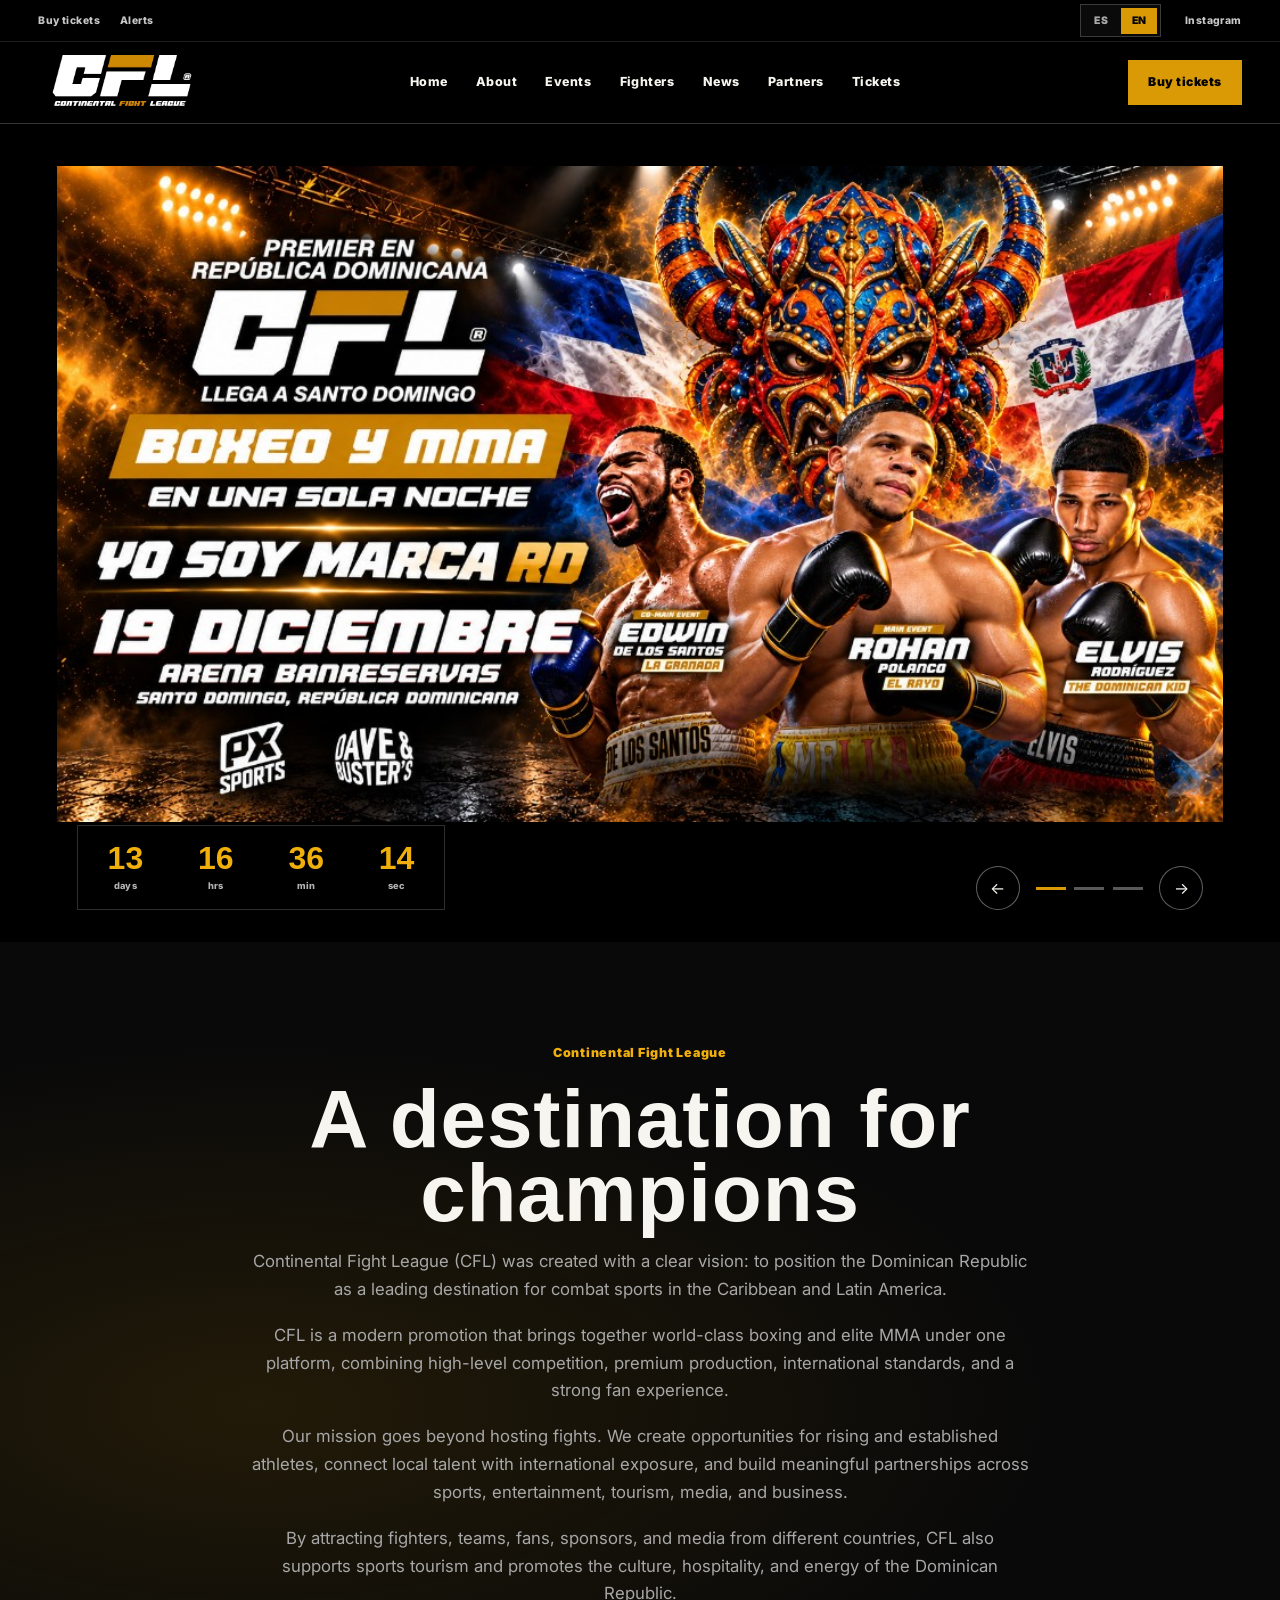
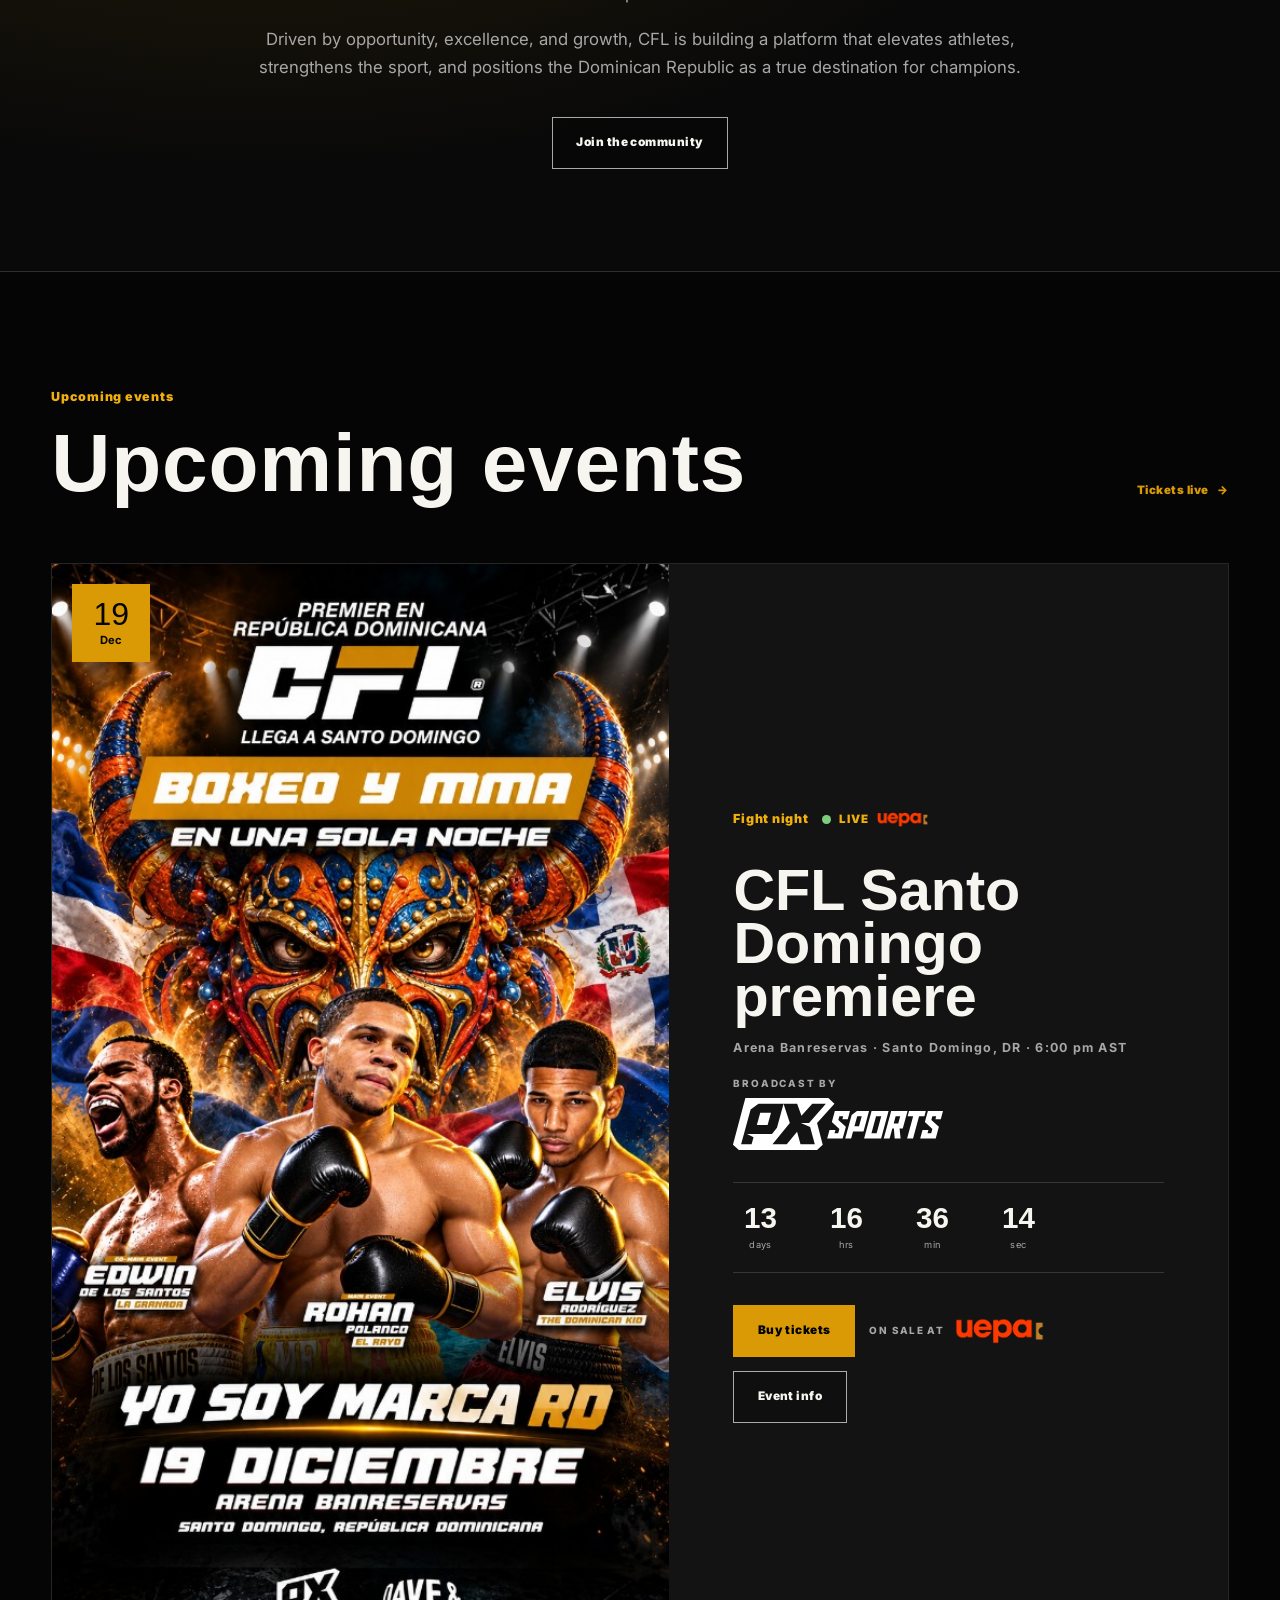
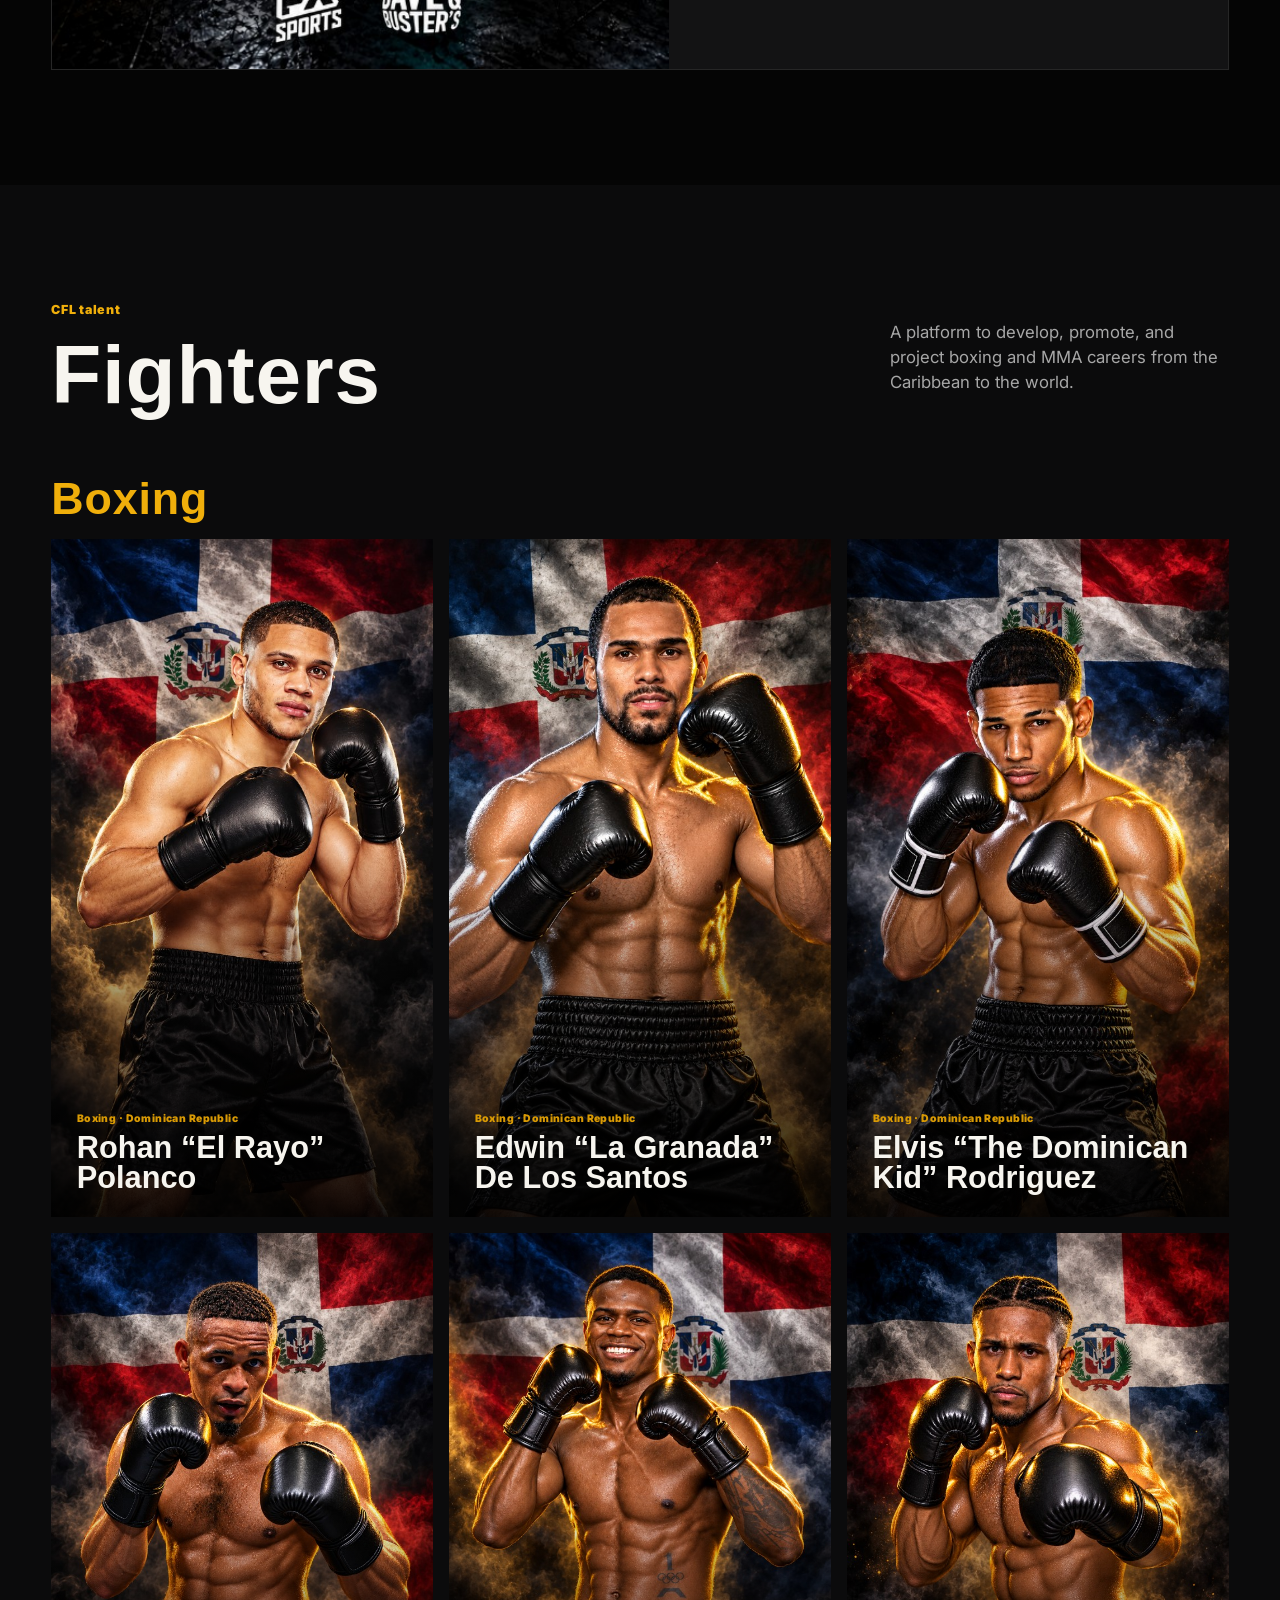
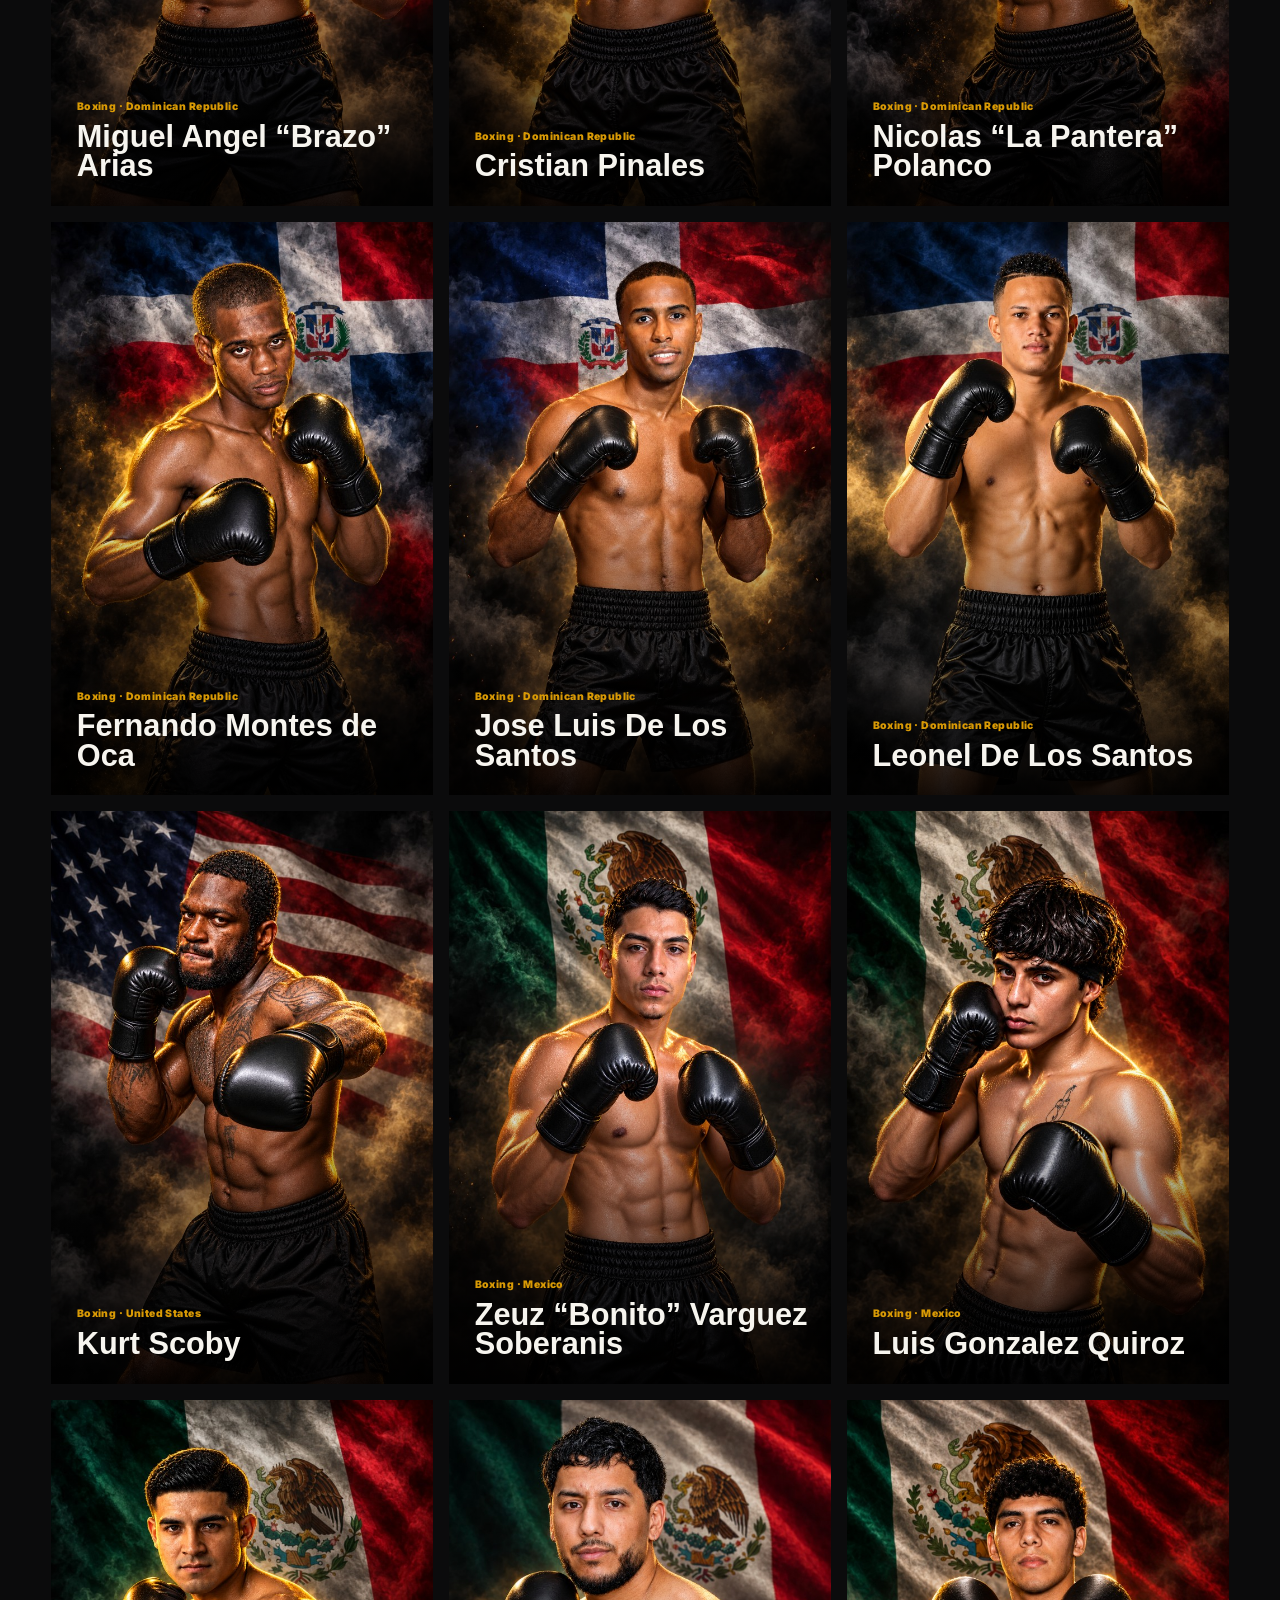
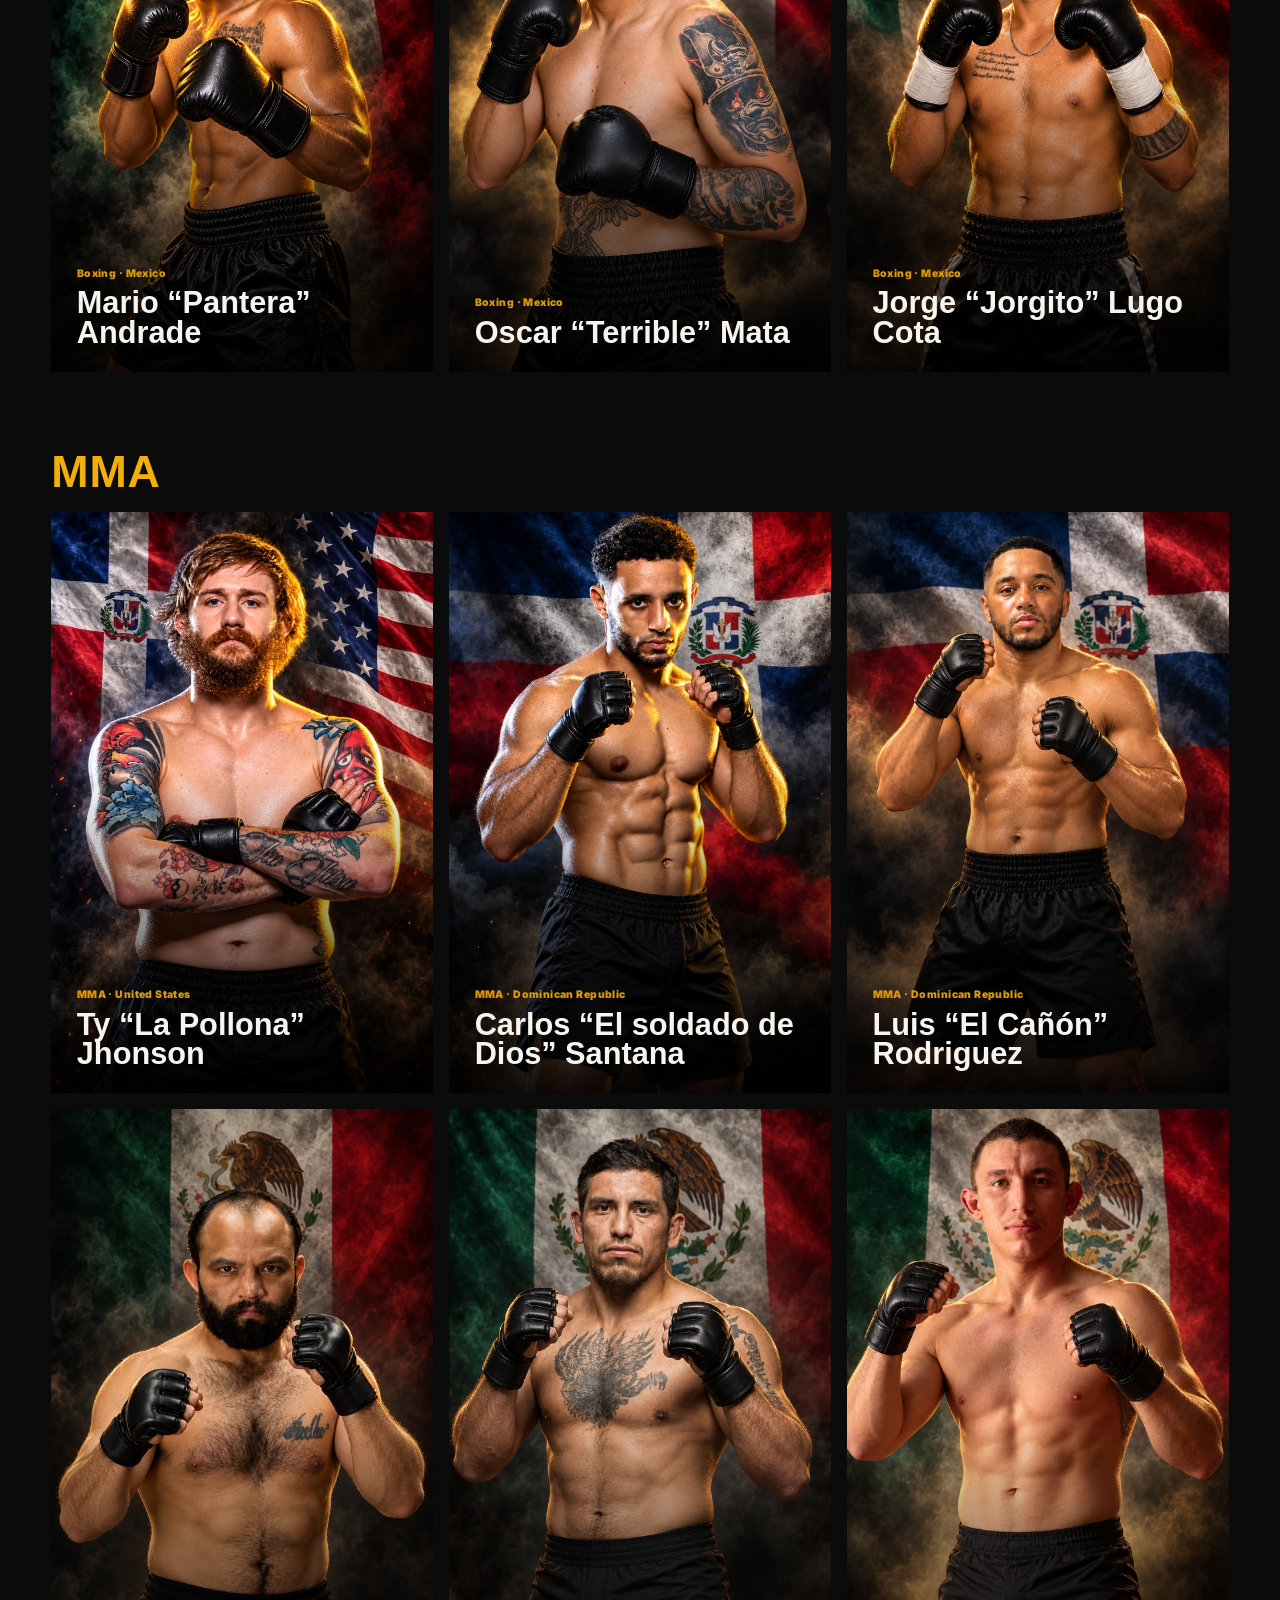
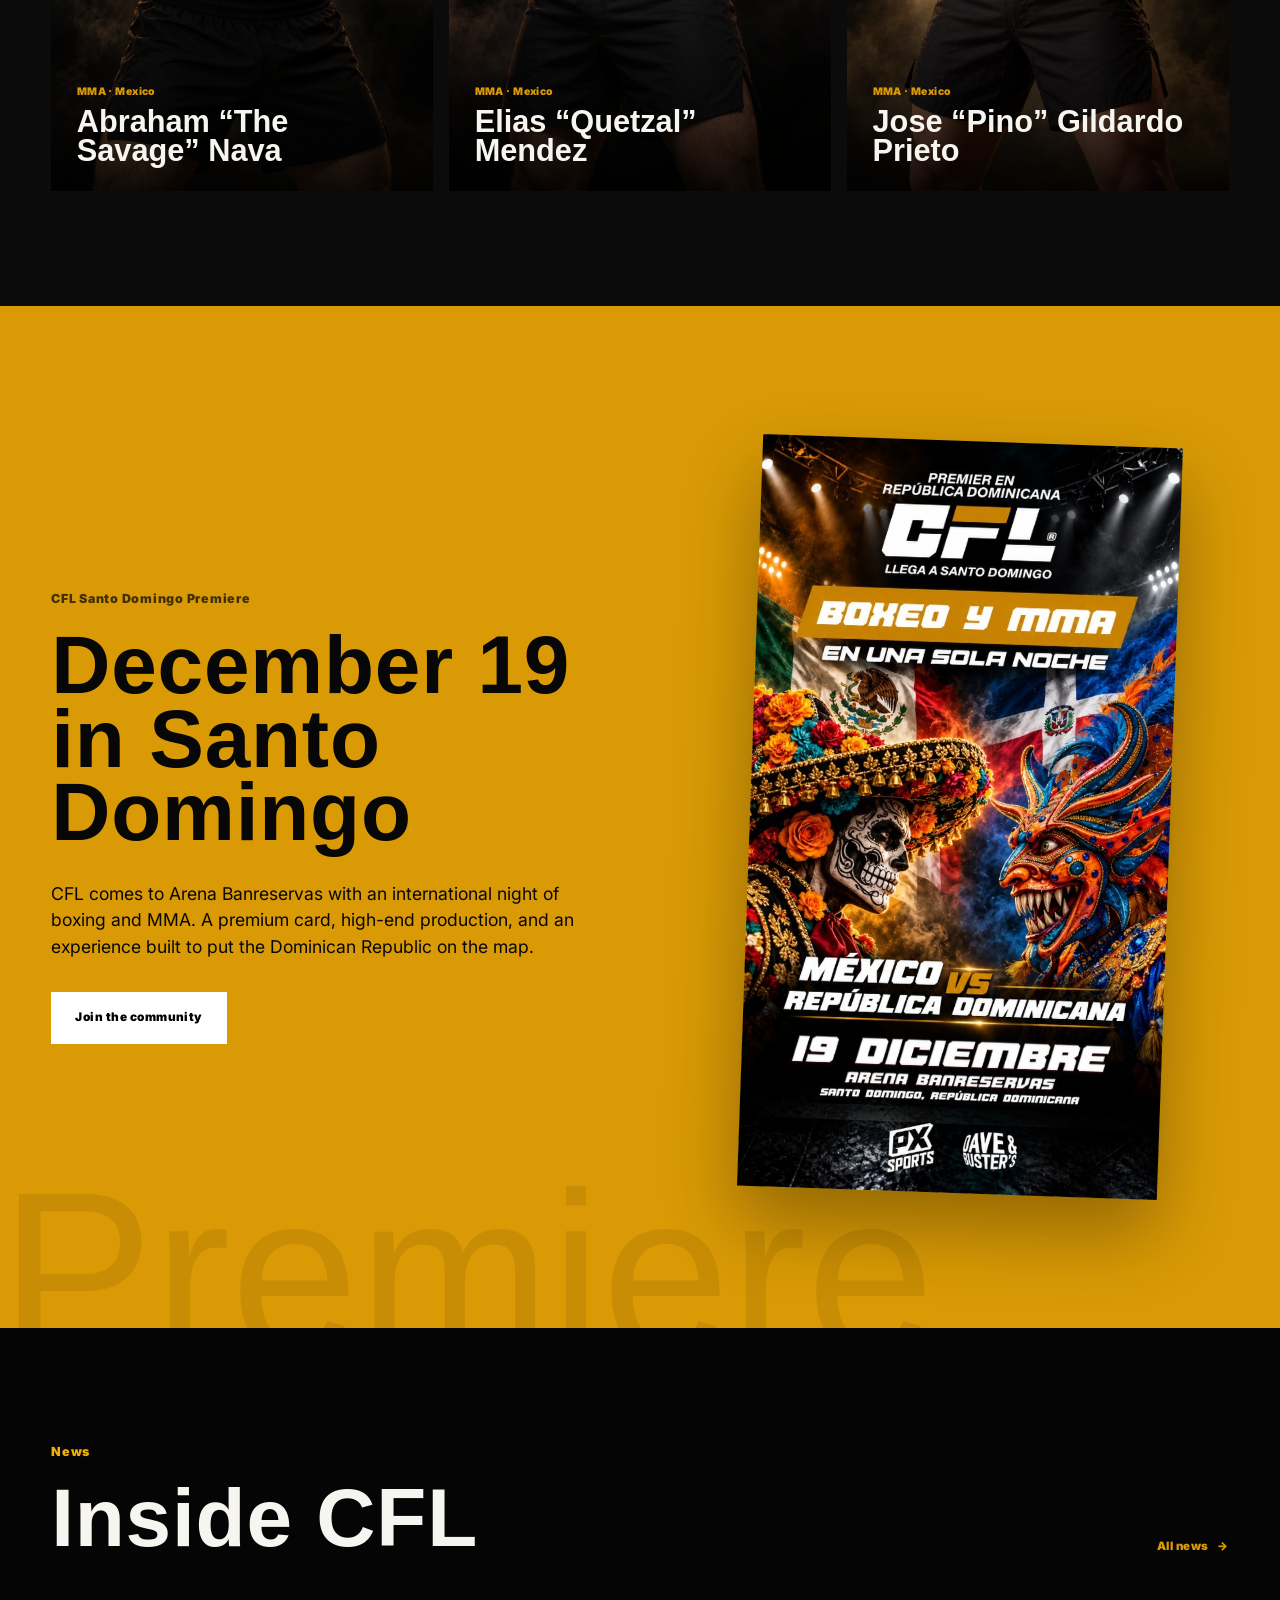
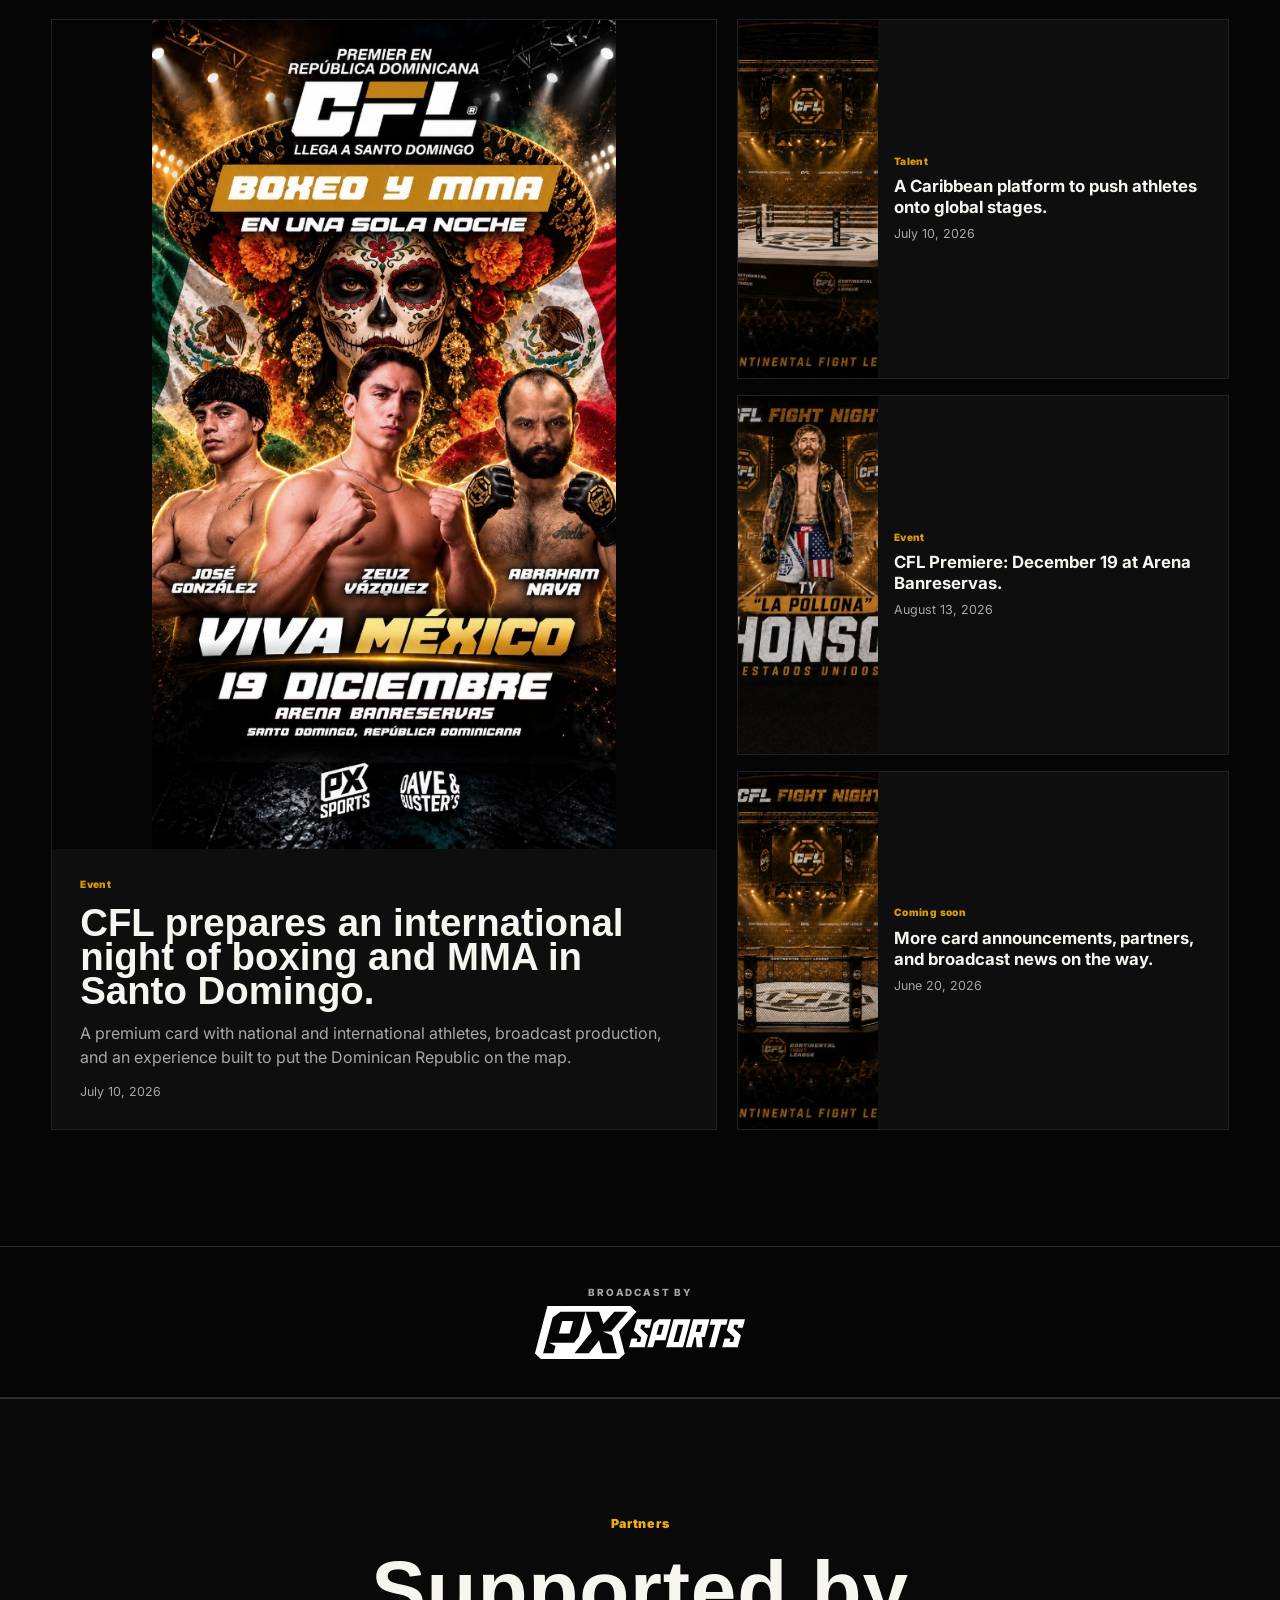
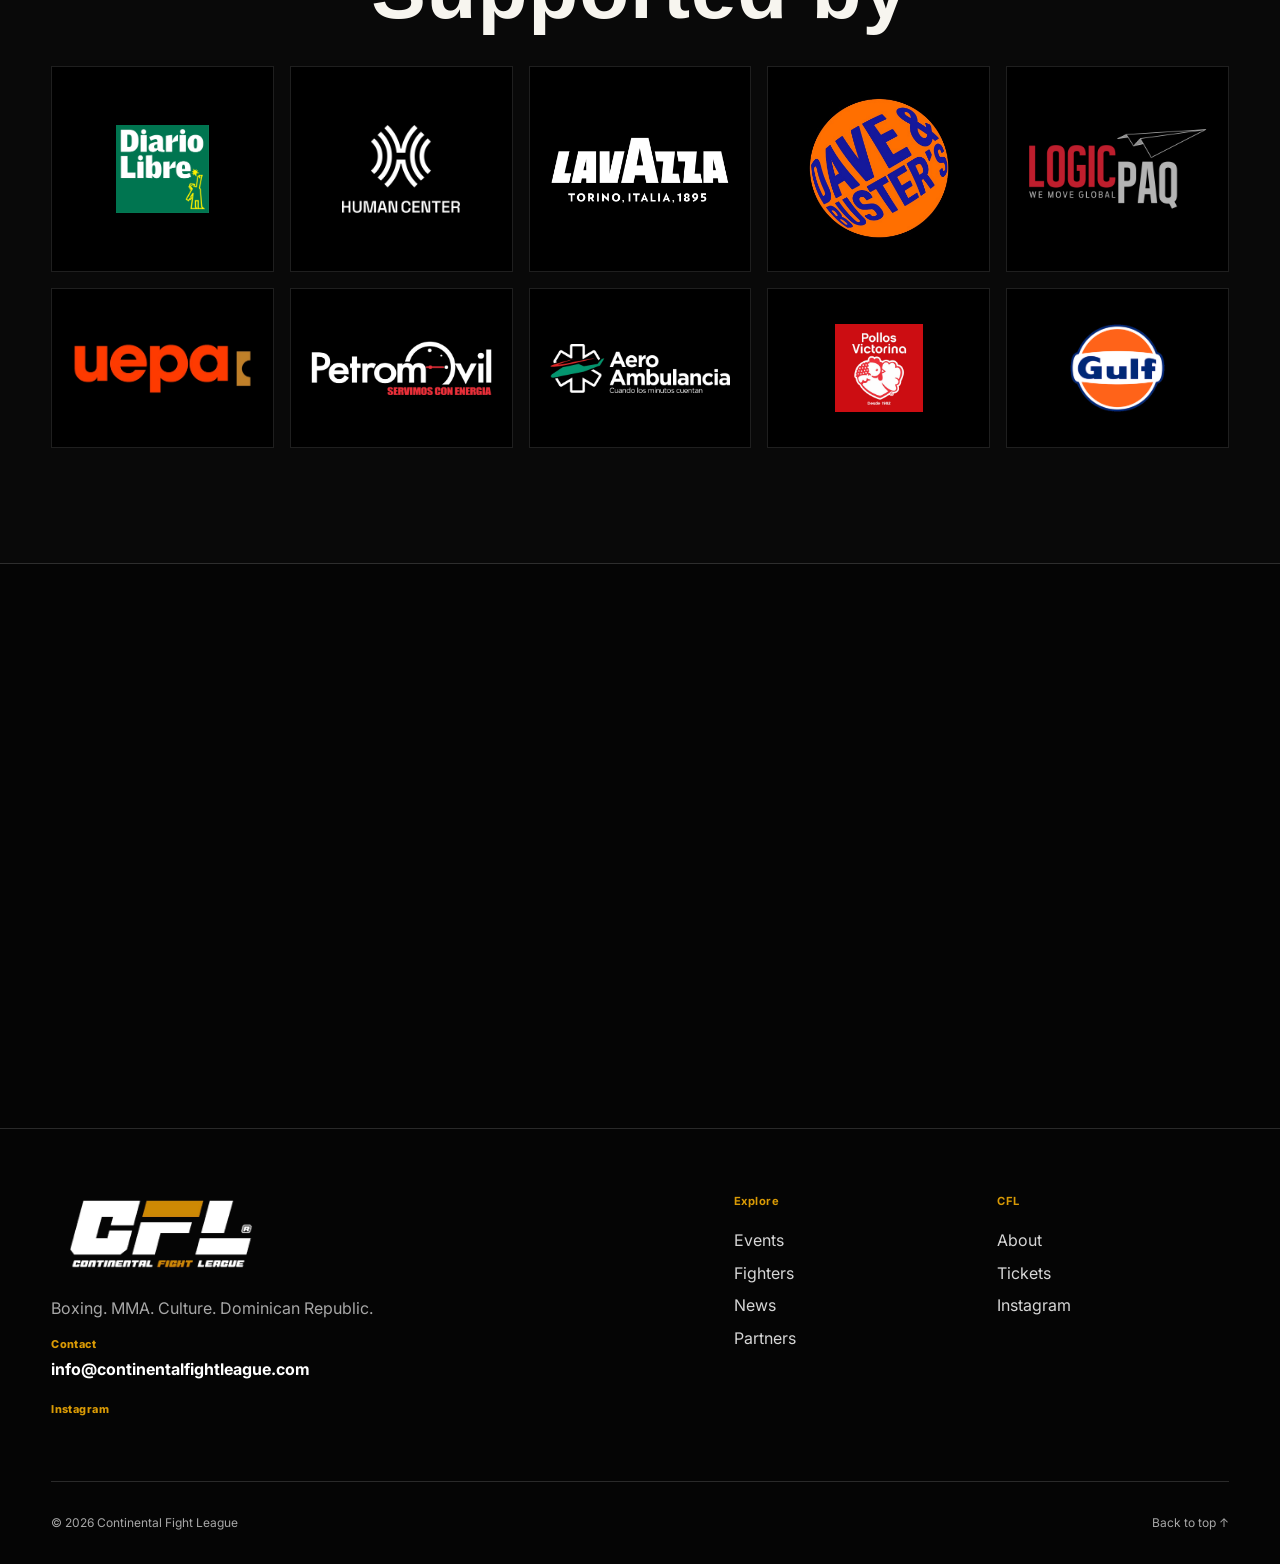
==== commit 0fb25738: "Add Pollos Victorina and Gulf Lubricantes as partners. Co-authored-by: Cursor <cursoragent@cursor.co" ====
--- a/index.html
+++ b/index.html
@@ -11,7 +11,7 @@
   <link rel="preconnect" href="https://fonts.googleapis.com" />
   <link rel="preconnect" href="https://fonts.gstatic.com" crossorigin />
   <link href="https://fonts.googleapis.com/css2?family=Inter:wght@400;600;700;800;900&display=swap" rel="stylesheet" />
-  <link rel="stylesheet" href="styles.css?v=16" />
+  <link rel="stylesheet" href="styles.css?v=17" />
   <script>
     document.documentElement.lang = localStorage.getItem("cfl-lang") || "en";
   </script>
@@ -453,6 +453,12 @@
         <a class="partner-card partner-card-logo" href="https://confirma.do/" target="_blank" rel="noopener noreferrer">
           <img src="assets/partner-aero-ambulancia.png?v=2" alt="Aero Ambulancia" />
         </a>
+        <a class="partner-card partner-card-logo" href="https://www.pollosvictorina.com.do/" target="_blank" rel="noopener noreferrer">
+          <img src="assets/partner-pollos-victorina.png?v=1" alt="Pollos Victorina" />
+        </a>
+        <a class="partner-card partner-card-logo" href="https://www.instagram.com/gulfoildominicana/?hl=es" target="_blank" rel="noopener noreferrer">
+          <img src="assets/partner-gulf.png?v=1" alt="Gulf Lubricantes" />
+        </a>
       </div>
     </section>
 
--- a/styles.css
+++ b/styles.css
@@ -572,7 +572,7 @@
   max-width: 1360px;
   margin: 0 auto;
   display: grid;
-  grid-template-columns: repeat(4, minmax(0, 1fr));
+  grid-template-columns: repeat(5, minmax(0, 1fr));
   gap: 1rem;
 }
 .partner-card {
